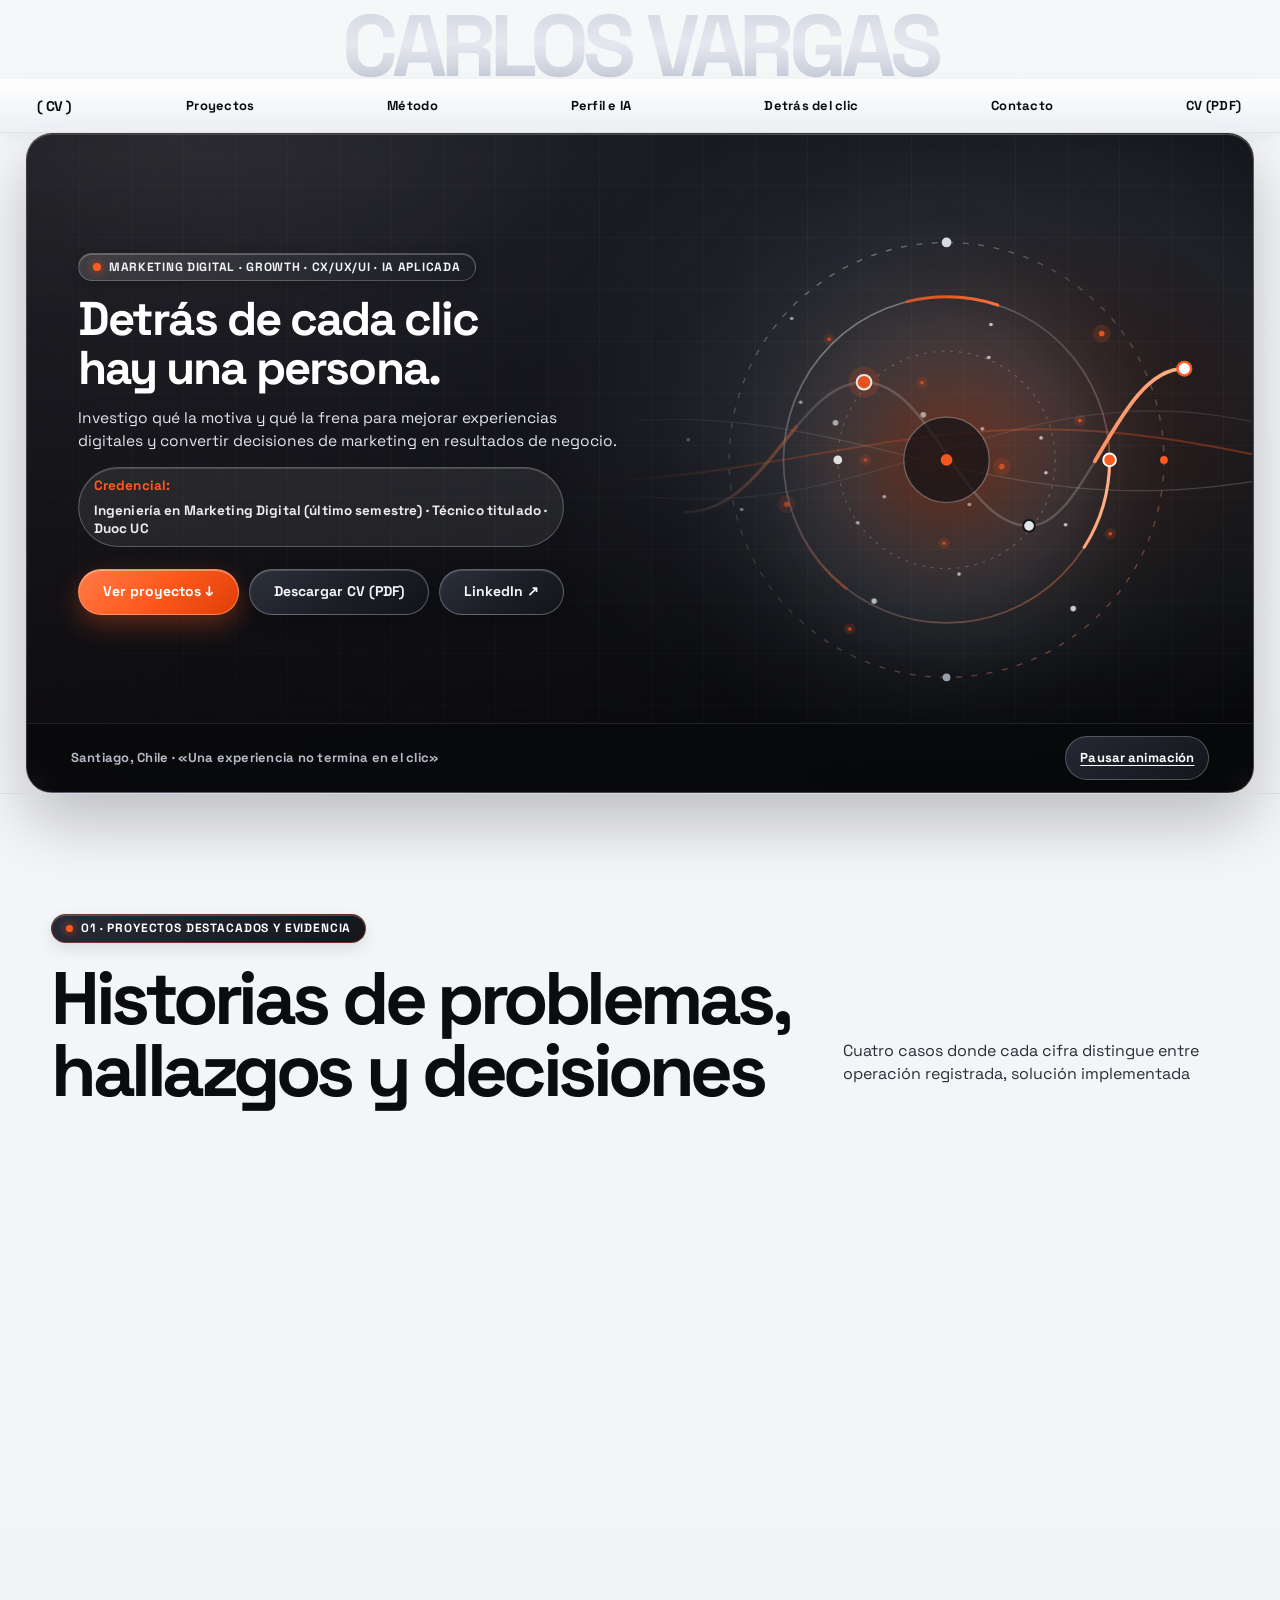
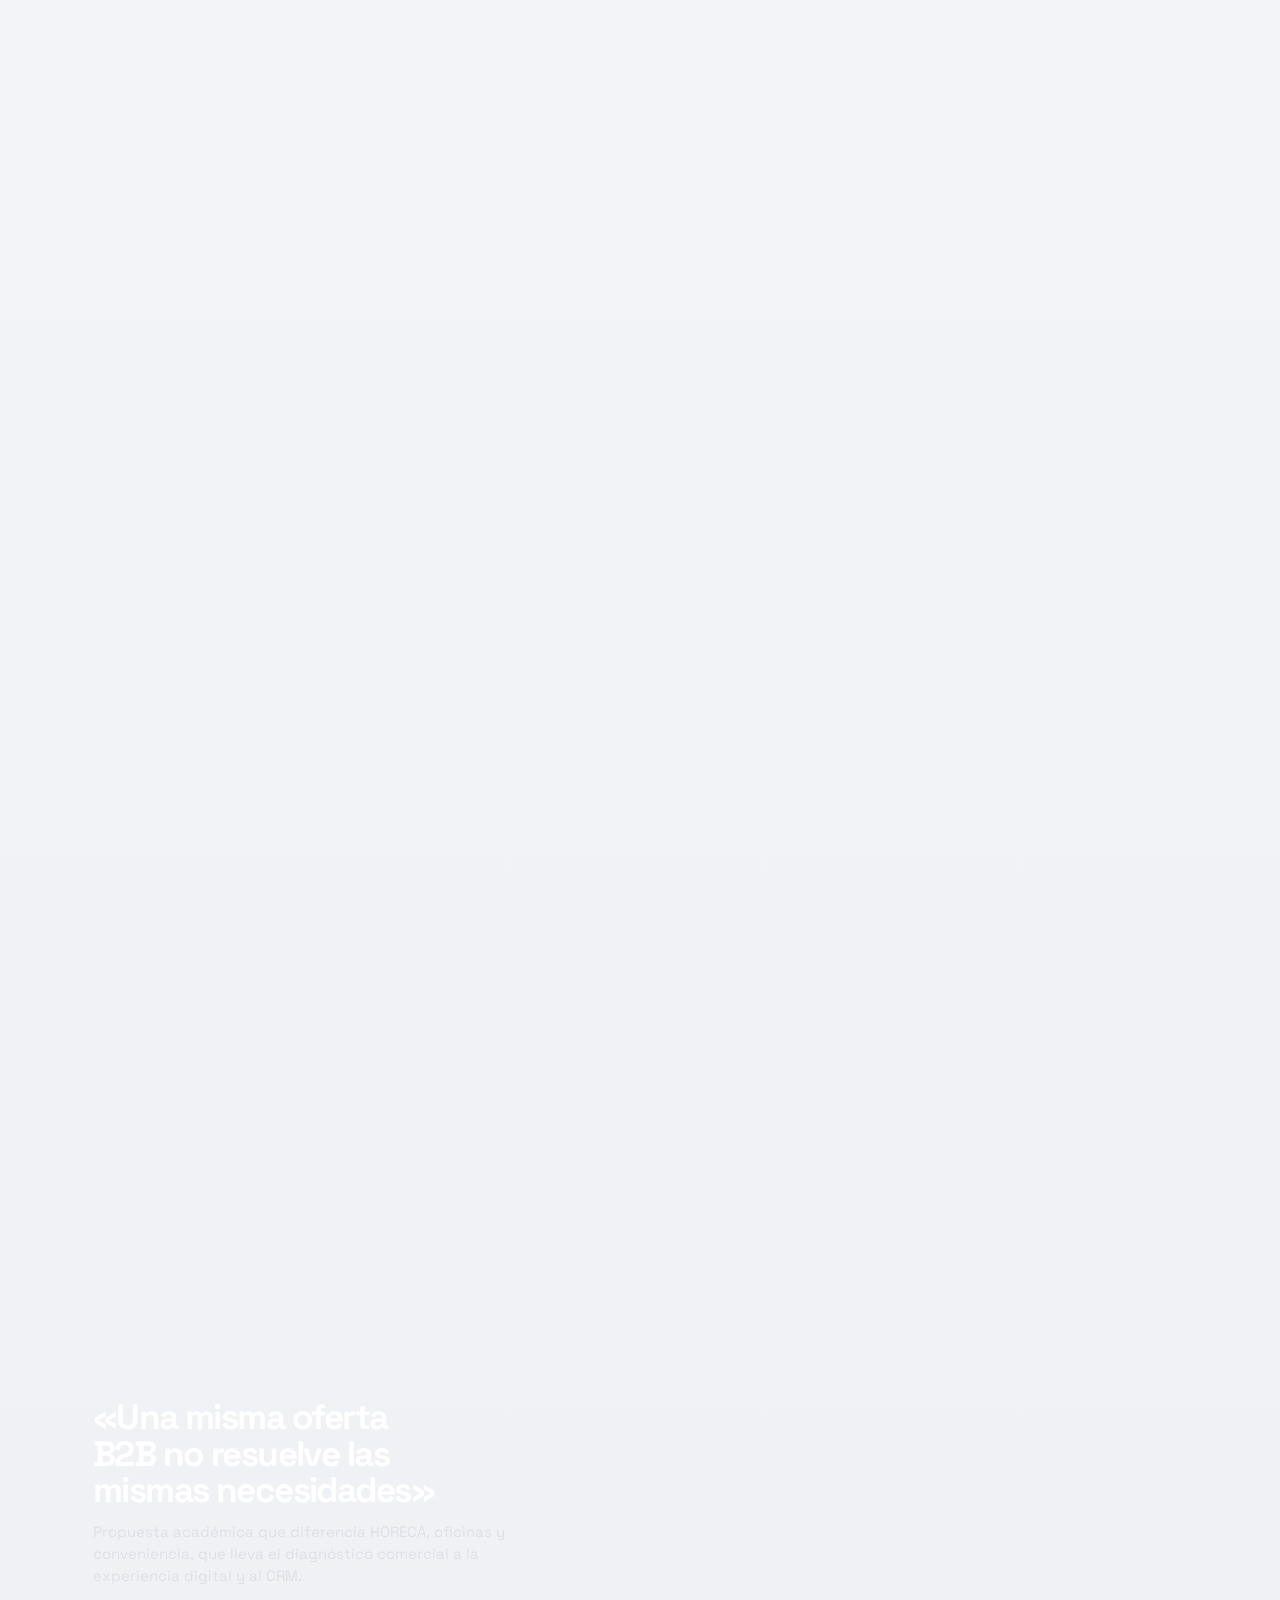
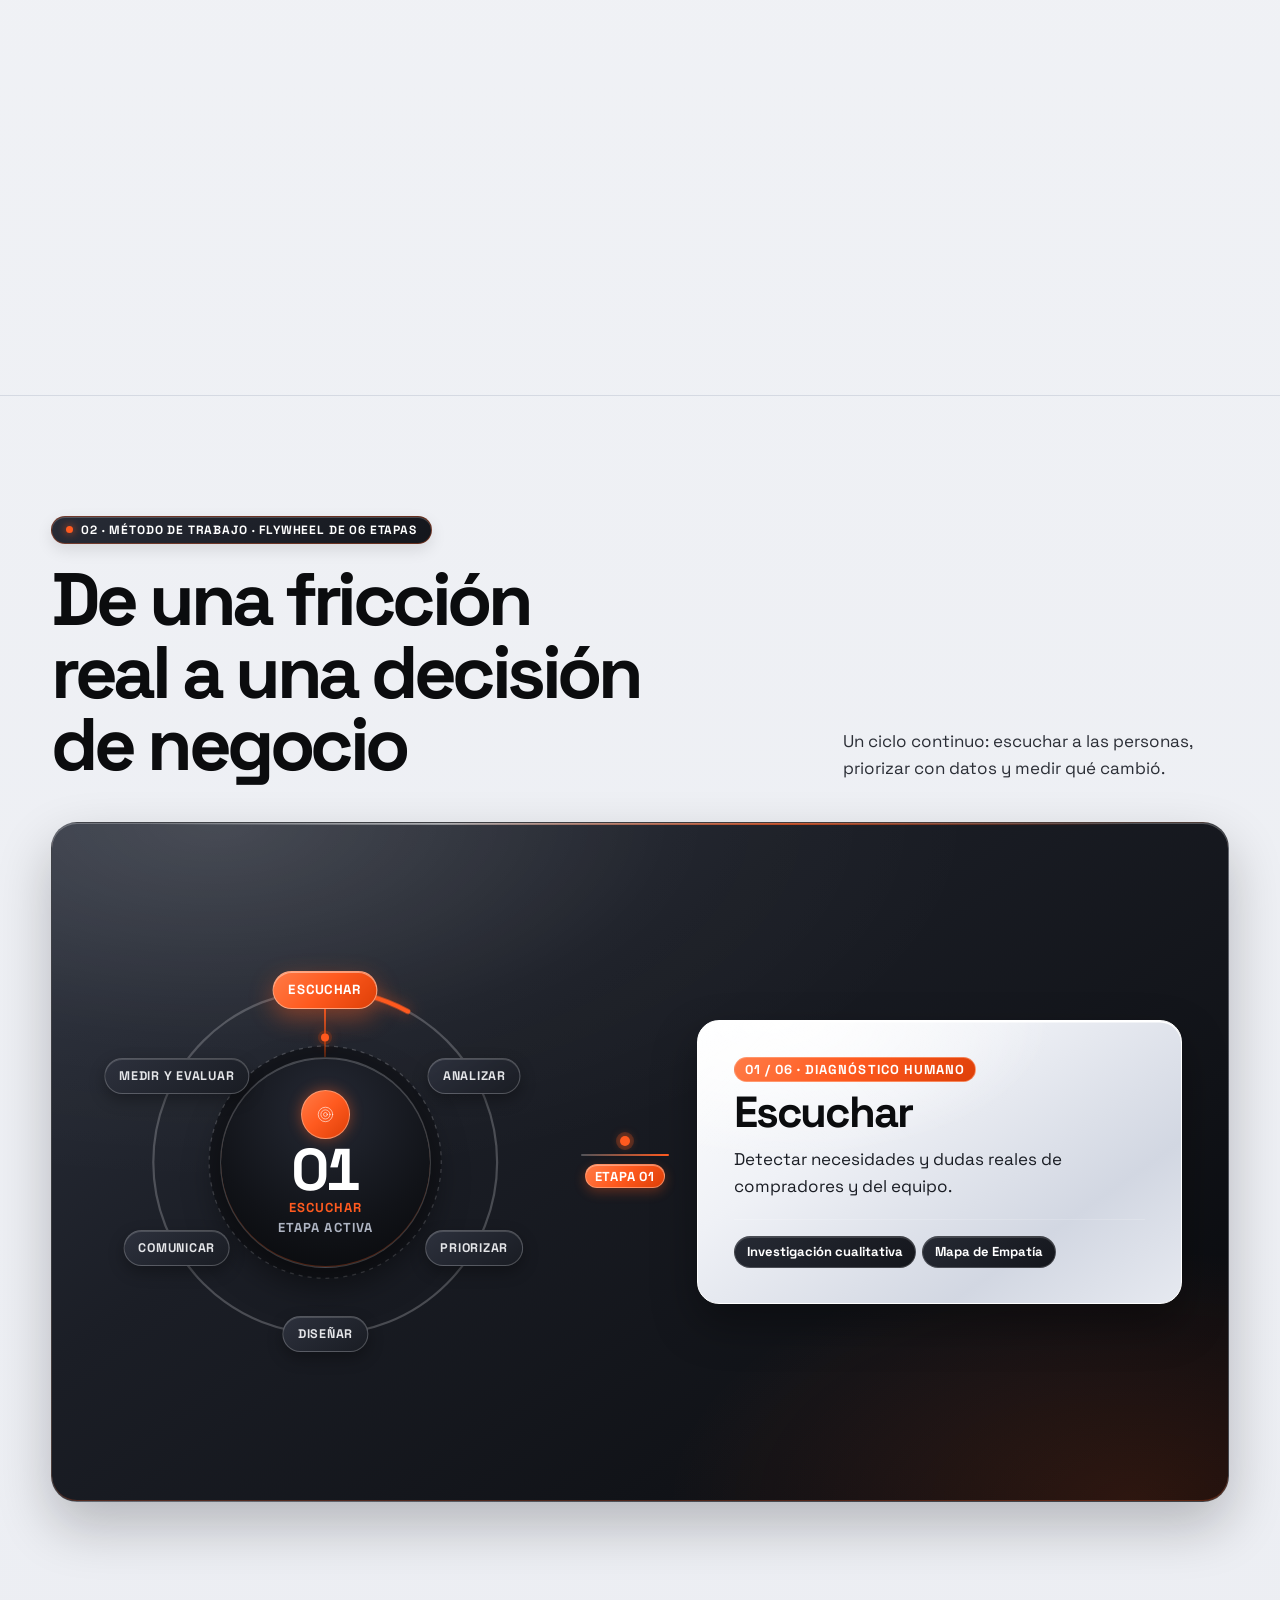
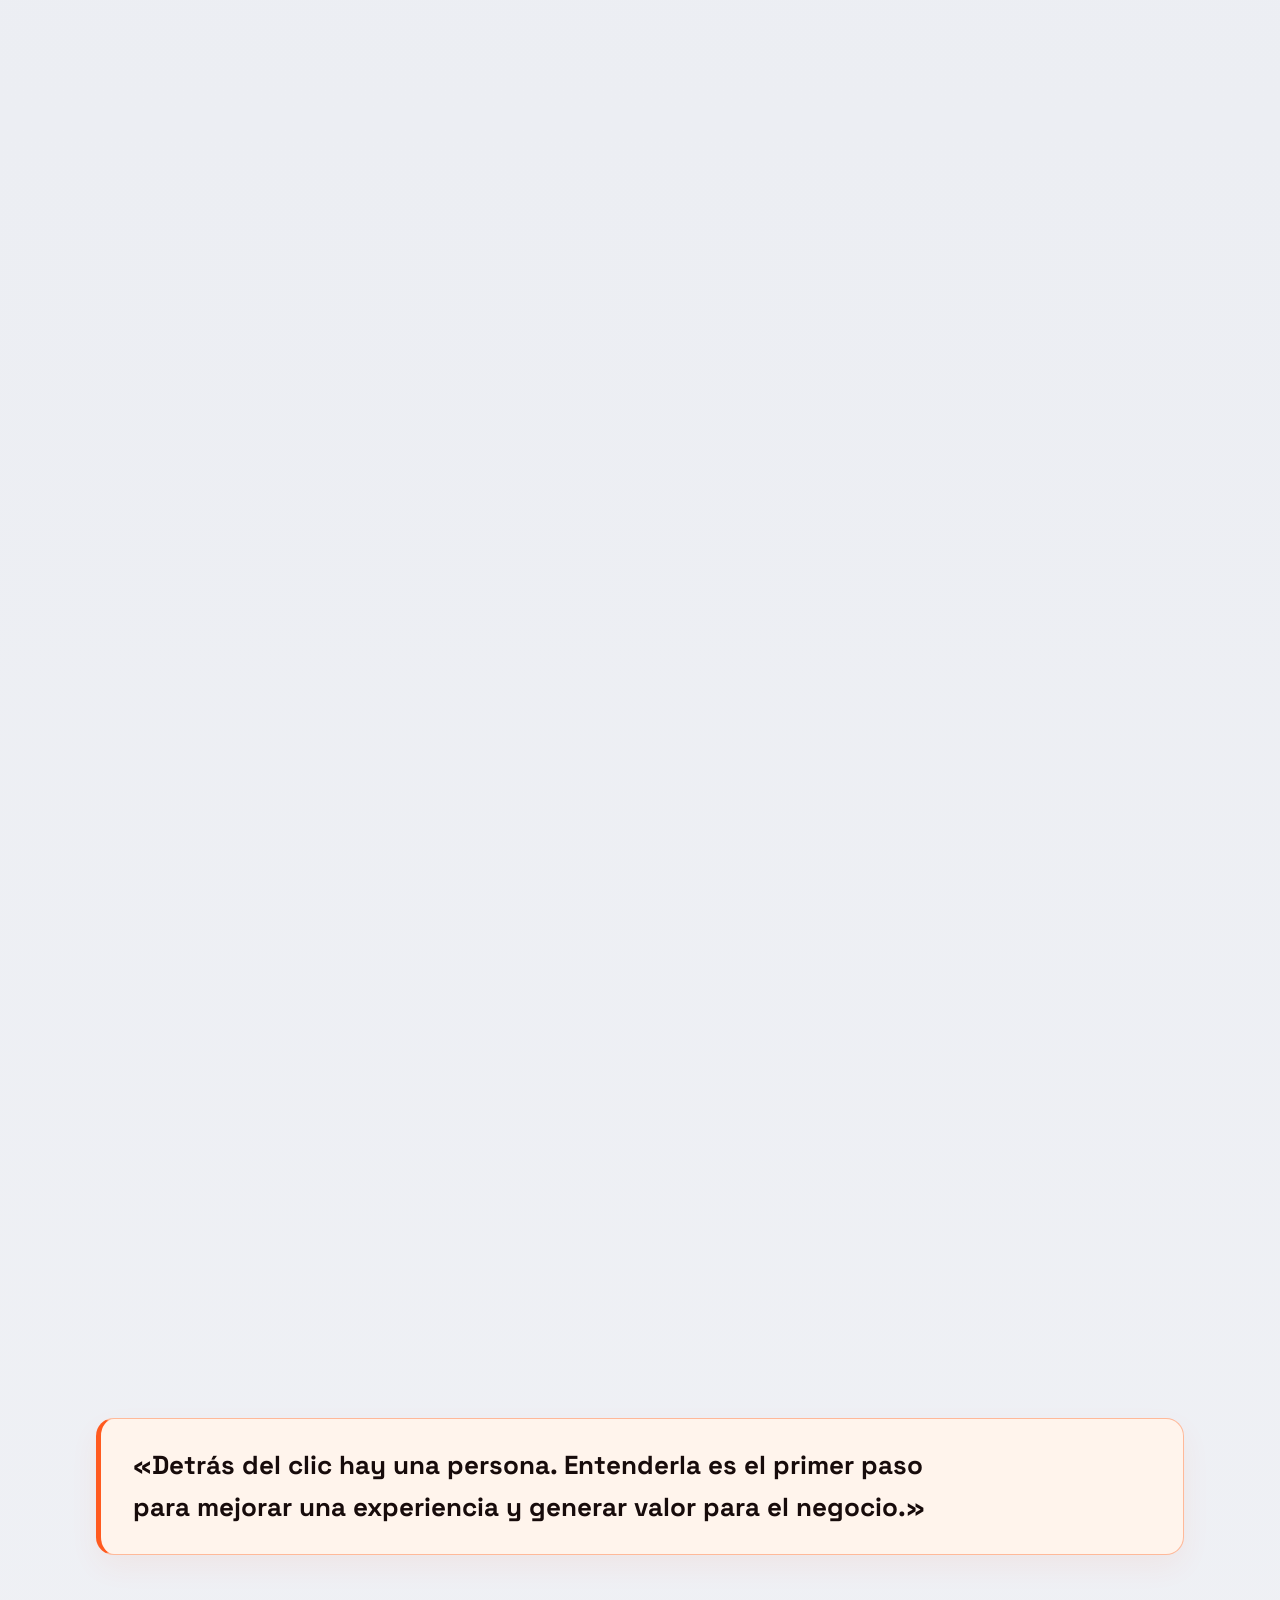
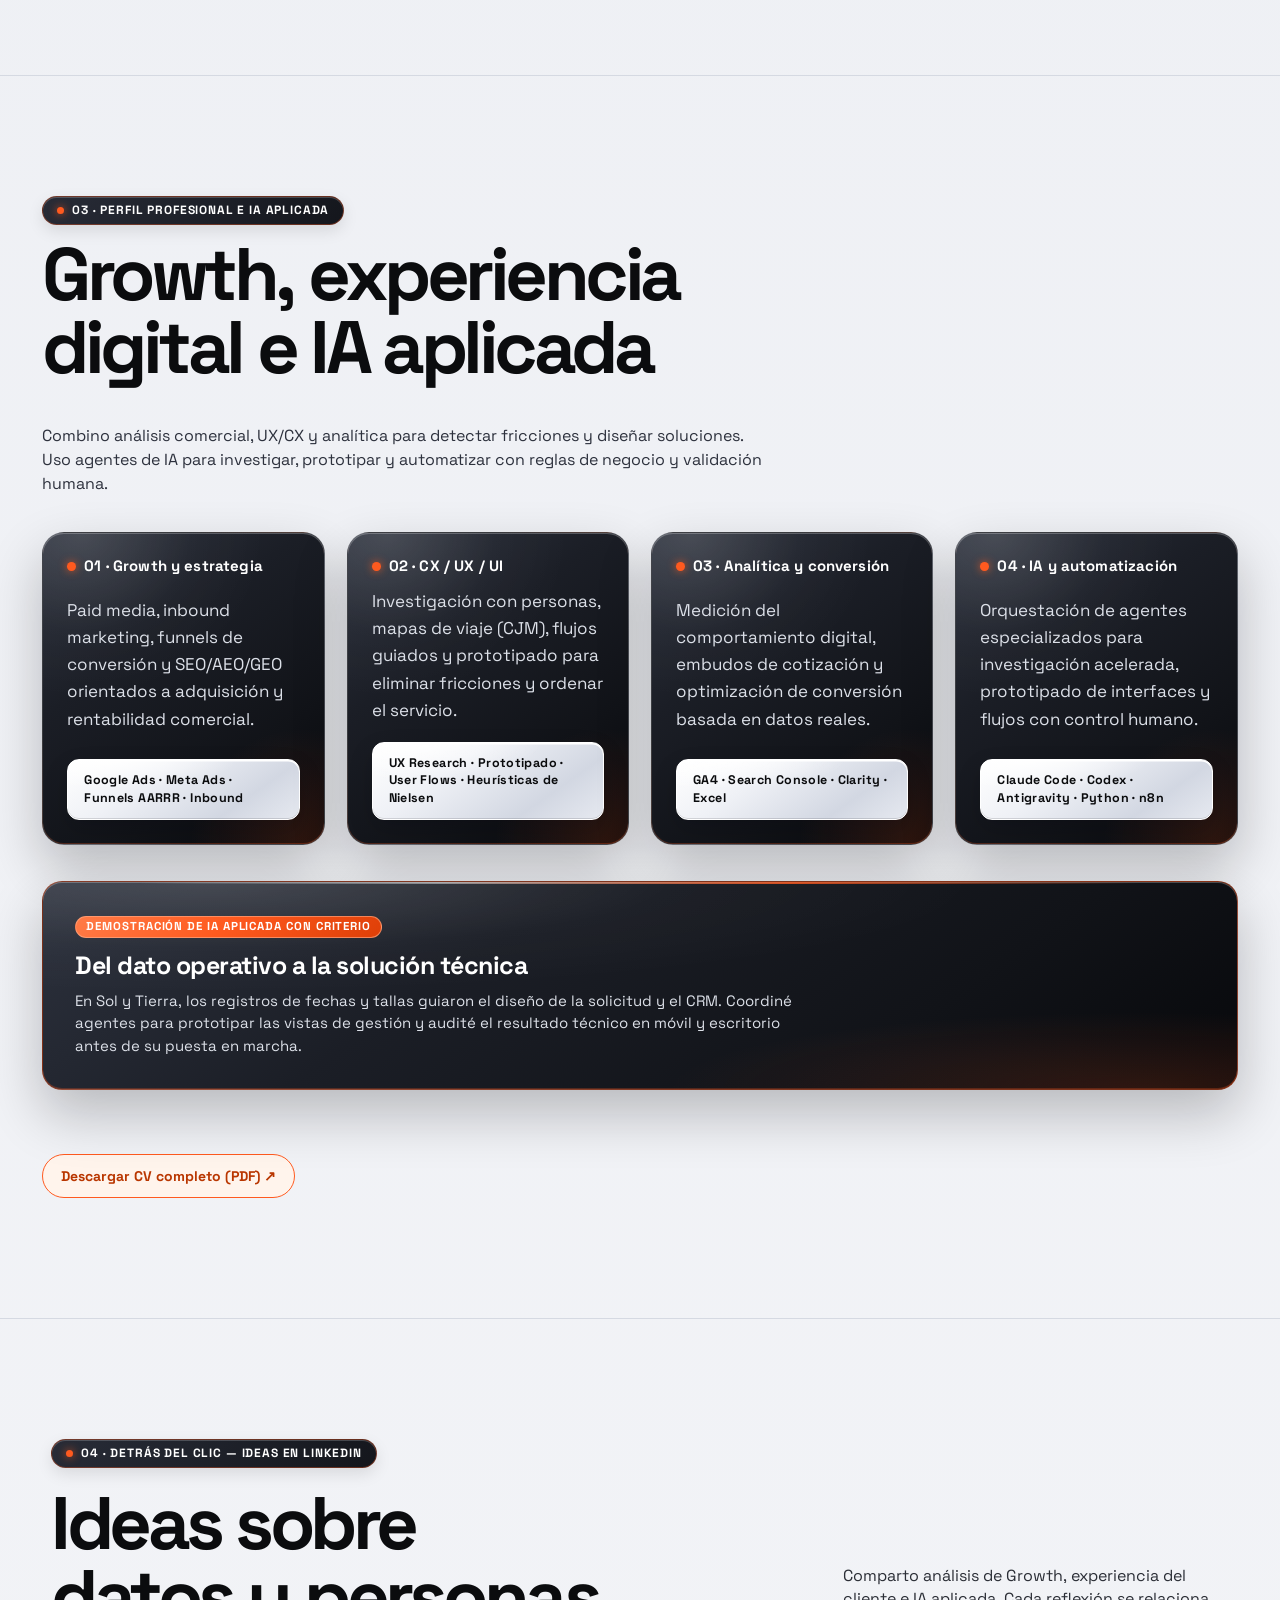
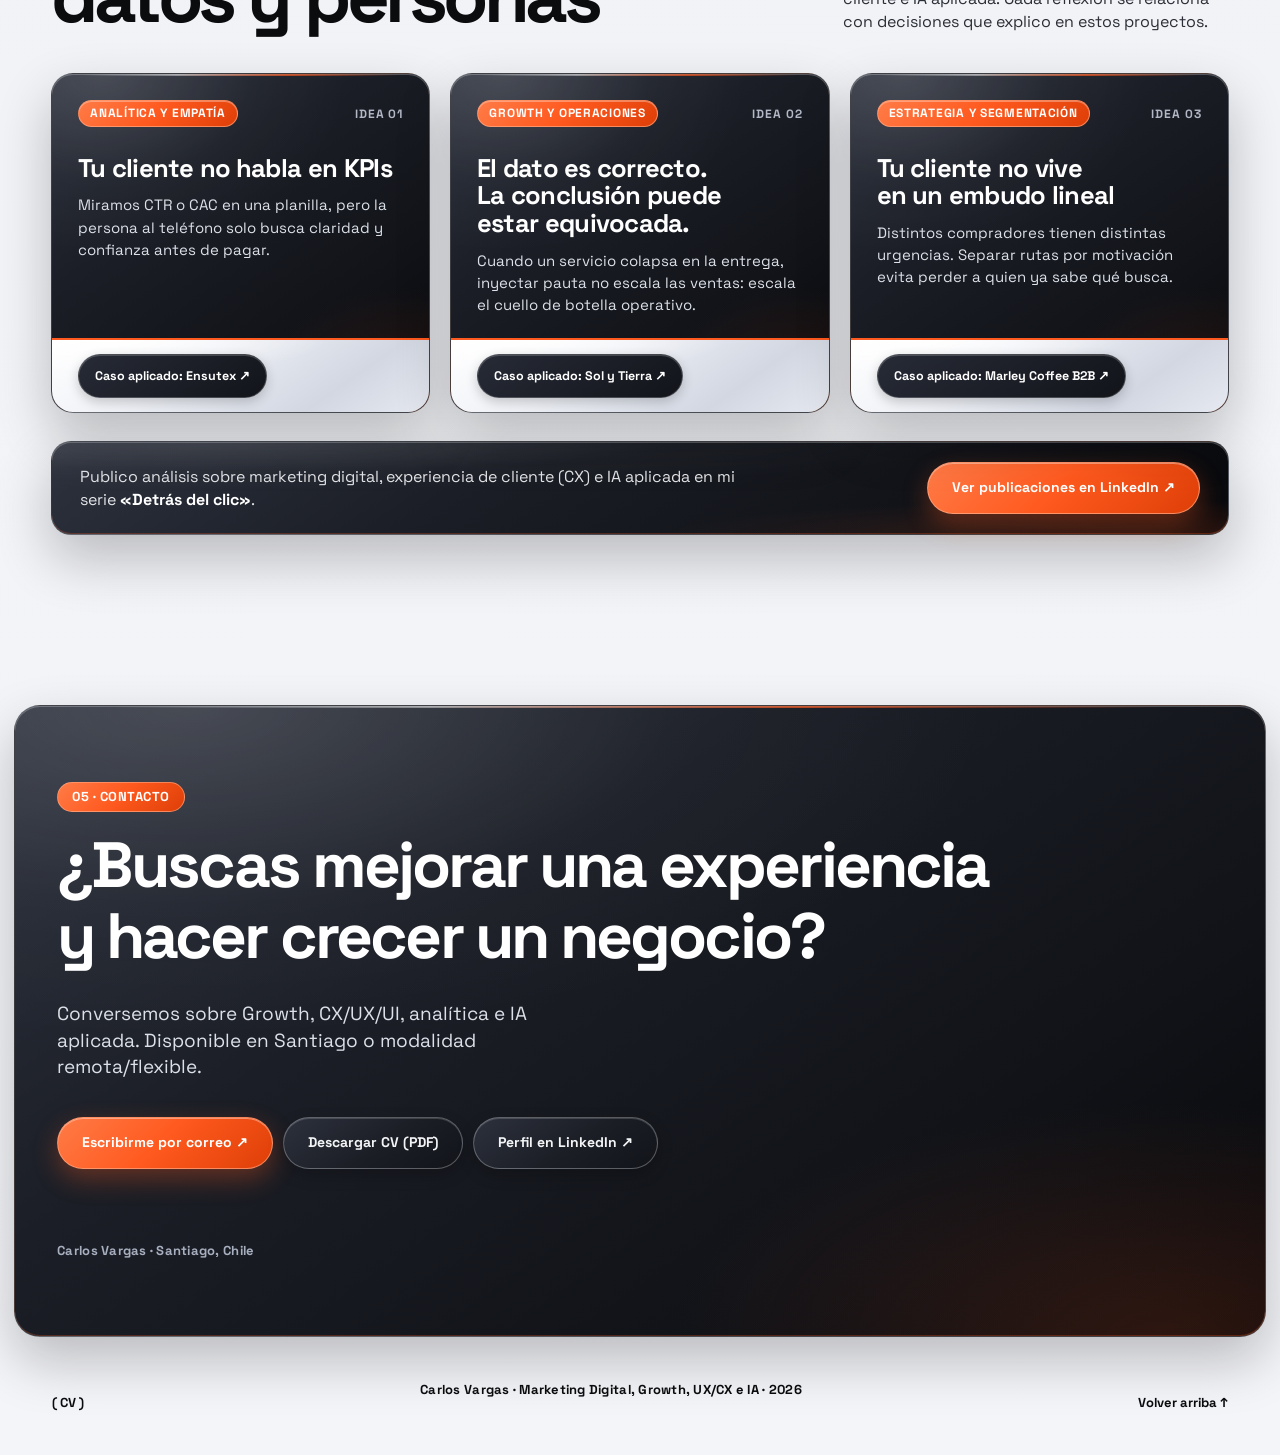
==== index.html @ 52fe4823 "fix: CV alineado a reglas del Agent OS (sin CRO/n8n/Python/GTM/Figma, Excel intermedio, sin fechas i" ====
<!doctype html>
<html lang="es-CL">
<head>
  <meta charset="utf-8">
  <meta name="viewport" content="width=device-width, initial-scale=1">
  <meta name="theme-color" content="#1C1D21">
  <meta name="description" content="Carlos Vargas: Marketing Digital, Growth, UX/CX e IA aplicada. Investigo qué motiva o frena a los clientes y lo transformo en estrategias comerciales, experiencias digitales y soluciones medibles.">
  <title>Carlos Vargas | Marketing Digital, Growth, UX/CX e IA Aplicada</title>
  <link rel="canonical" href="https://carlosvarg1997-sys.github.io/">
  <meta property="og:type" content="website">
  <meta property="og:locale" content="es_CL">
  <meta property="og:title" content="Carlos Vargas | Marketing Digital, Growth, UX/CX e IA Aplicada">
  <meta property="og:description" content="Detrás de cada clic hay una persona. Investigo qué motiva o frena a los clientes y transformo esos hallazgos en estrategia comercial, experiencias UX/CX y soluciones con IA.">
  <meta property="og:url" content="https://carlosvarg1997-sys.github.io/">
  <meta property="og:image" content="https://carlosvarg1997-sys.github.io/assets/img/portfolio-og.webp">
  <meta property="og:image:width" content="1200">
  <meta property="og:image:height" content="630">
  <meta name="twitter:card" content="summary_large_image">
  <script type="application/ld+json">{"@context":"https://schema.org","@graph":[{"@type":"Person","name":"Carlos Felipe Vargas Isla","url":"https://carlosvarg1997-sys.github.io/","sameAs":["https://www.linkedin.com/in/carlosvargasmkt/"],"description":"Estudiante de Ingeniería en Marketing Digital en Duoc UC (titulación prevista en diciembre de 2026) y Técnico en Marketing Digital (2024). Investiga qué motiva o frena a los clientes y transforma esos hallazgos en estrategias comerciales, experiencias UX/CX y soluciones digitales coordinadas con agentes de IA.","jobTitle":"Marketing Digital · Growth · Experiencia de Cliente (CX/UX) · IA Aplicada · Ingeniería en Marketing Digital (Duoc UC) · Técnico en Marketing Digital"},{"@type":"WebSite","name":"Carlos Vargas · Portafolio profesional","url":"https://carlosvarg1997-sys.github.io/","inLanguage":"es-CL"}]}</script>
  <link rel="icon" href="data:image/svg+xml,%3Csvg xmlns='http://www.w3.org/2000/svg' viewBox='0 0 32 32'%3E%3Crect width='32' height='32' rx='4' fill='%231C1D21'/%3E%3Ctext x='16' y='22' font-family='Arial,sans-serif' font-size='15' font-weight='700' fill='%23FF5A1F' text-anchor='middle'%3ECV%3C/text%3E%3C/svg%3E">
  <script>document.documentElement.classList.add('js')</script>
  <link rel="stylesheet" href="assets/css/v2-home.css?v=20260928-1">
  <link rel="stylesheet" href="assets/css/v4-motion.css?v=20261024-3">
  <link rel="stylesheet" href="assets/css/sintesis.css?v=20261025-sintesis-1">
  <link rel="stylesheet" href="assets/css/lectura.css?v=20261027-revision-2">
  <link rel="stylesheet" href="assets/css/coherencia-20261027.css?v=20261027-revision-4">
  <link rel="stylesheet" href="assets/css/tipografia-unificada.css?v=20261027-1">
  <link rel="stylesheet" href="assets/css/legibilidad-20261028.css?v=1">
  <link rel="stylesheet" href="assets/css/portfolio-v5.css?v=20261110-v11">
  <script src="assets/js/v2-home.js?v=20261025-sintesis-1" defer></script>
  <script src="assets/js/v4-motion.js?v=20261025-relato-1" defer></script>
  <script src="assets/js/coherencia-20261027.js?v=20261027-1" defer></script>
  <script src="assets/js/portfolio-v5.js?v=20261110-v11" defer></script>
</head>
<body>
  <a class="skip-link" href="#contenido">Saltar al contenido</a>
  <div class="wordmark" aria-hidden="true">CARLOS VARGAS</div>
  <header class="site-header" id="inicio">
    <a class="site-header__brand" href="index.html" aria-label="Carlos Vargas, inicio">( CV )</a>
    <nav class="site-nav" id="site-nav" aria-label="Navegación principal">
      <a href="#casos">Proyectos</a>
      <a href="#enfoque">Método</a>
      <a href="#perfil">Perfil e IA</a>
      <a href="#detras-del-clic">Detrás del clic</a>
      <a href="#contacto">Contacto</a>
      <a href="assets/cv/Carlos_Vargas_CV.pdf">CV (PDF)</a>
    </nav>
    <button class="menu-toggle" type="button" aria-controls="site-nav" aria-expanded="false" data-menu-toggle>Menú <span aria-hidden="true">+</span></button>
  </header>

  <main id="contenido">
    <section class="hero" aria-labelledby="hero-title">
      <div class="hero__scene" aria-hidden="true"></div>
      <div class="hero__kinetic-bg" aria-hidden="true">
        <canvas class="hero__canvas" data-hero-canvas></canvas>
        <svg class="hero__kinetic-svg" viewBox="0 0 680 560" focusable="false" aria-hidden="true">
          <defs>
            <linearGradient id="heroMetalRing" x1="0%" y1="0%" x2="100%" y2="100%">
              <stop offset="0%" stop-color="#FFFFFF" stop-opacity="0.55"/>
              <stop offset="45%" stop-color="#C8CDD8" stop-opacity="0.22"/>
              <stop offset="100%" stop-color="#FF5A1F" stop-opacity="0.48"/>
            </linearGradient>
            <linearGradient id="heroMoltenArc" x1="0%" y1="0%" x2="100%" y2="0%">
              <stop offset="0%" stop-color="#FF5A1F" stop-opacity="0"/>
              <stop offset="50%" stop-color="#FF5A1F" stop-opacity="0.95"/>
              <stop offset="100%" stop-color="#FFB088" stop-opacity="1"/>
            </linearGradient>
            <radialGradient id="heroCoreGlow" cx="50%" cy="50%" r="50%">
              <stop offset="0%" stop-color="#FF5A1F" stop-opacity="0.26"/>
              <stop offset="55%" stop-color="#9CA3B2" stop-opacity="0.08"/>
              <stop offset="100%" stop-color="#0B0C0E" stop-opacity="0"/>
            </radialGradient>
          </defs>
          <circle cx="390" cy="276" r="245" fill="url(#heroCoreGlow)"/>
          <g class="hero__orbit hero__orbit--outer">
            <circle cx="390" cy="276" r="224" fill="none" stroke="url(#heroMetalRing)" stroke-width="1.4" stroke-dasharray="6 10"/>
            <circle cx="390" cy="52" r="5" fill="#E4E5E8"/>
            <circle cx="614" cy="276" r="4" fill="#FF5A1F"/>
            <circle cx="390" cy="500" r="4" fill="#9FA6B5"/>
          </g>
          <g class="hero__orbit hero__orbit--mid">
            <circle cx="390" cy="276" r="168" fill="none" stroke="url(#heroMetalRing)" stroke-width="1.8"/>
            <circle cx="390" cy="276" r="168" fill="none" stroke="url(#heroMoltenArc)" stroke-width="3.2" stroke-dasharray="95 280" stroke-linecap="round"/>
            <circle cx="558" cy="276" r="6.5" fill="#FF5A1F" stroke="#FFFFFF" stroke-width="2"/>
          </g>
          <g class="hero__orbit hero__orbit--inner">
            <circle cx="390" cy="276" r="112" fill="none" stroke="rgba(228,229,232,0.24)" stroke-width="1.2" stroke-dasharray="3 6"/>
            <circle cx="278" cy="276" r="4.5" fill="#FFFFFF"/>
          </g>
          <path class="hero__wave-bg" d="M 120 330 C 205 330, 235 196, 305 196 C 375 196, 405 344, 475 344 C 535 344, 565 182, 635 182" fill="none" stroke="rgba(228,229,232,0.22)" stroke-width="2.5" stroke-linecap="round"/>
          <path class="hero__wave-active" d="M 120 330 C 205 330, 235 196, 305 196 C 375 196, 405 344, 475 344 C 535 344, 565 182, 635 182" fill="none" stroke="url(#heroMoltenArc)" stroke-width="4" stroke-linecap="round"/>
          <g class="hero__node-group">
            <circle cx="305" cy="196" r="16" fill="rgba(255,90,31,0.18)" class="hero__node-halo"/>
            <circle cx="305" cy="196" r="7.5" fill="#FF5A1F" stroke="#FFFFFF" stroke-width="2.2"/>
            <circle cx="475" cy="344" r="6" fill="#E4E5E8" stroke="#141519" stroke-width="2"/>
            <circle cx="635" cy="182" r="7" fill="#FFFFFF" stroke="#FF5A1F" stroke-width="2.5"/>
          </g>
          <g class="hero__cursor-Readout" transform="translate(390 276)">
            <circle r="44" fill="rgba(16,18,23,0.72)" stroke="rgba(228,229,232,0.32)" stroke-width="1.4"/>
            <circle r="6" fill="#FF5A1F" class="hero__core-dot"/>
          </g>
        </svg>
      </div>
      <div class="hero__grid">
        <div class="hero__content">
          <p class="eyebrow eyebrow--light">MARKETING DIGITAL · GROWTH · CX/UX/UI · IA APLICADA</p>
          <h1 id="hero-title">Detrás de cada clic <span class="hero__headline-aside">hay una persona.</span></h1>
          <p>Investigo qué la motiva y qué la frena para mejorar experiencias digitales y convertir decisiones de marketing en resultados de negocio.</p>
          <p class="hero__cred"><strong>Credencial:</strong> Ingeniería en Marketing Digital (último semestre) · Técnico titulado · Duoc UC</p>
          <div class="hero__actions">
            <a class="button button--molten" href="#casos">Ver proyectos ↓</a>
            <a class="button button--ghost-light" href="assets/cv/Carlos_Vargas_CV.pdf">Descargar CV (PDF)</a>
            <a class="button button--ghost-light" href="https://www.linkedin.com/in/carlosvargasmkt/" target="_blank" rel="noopener noreferrer">LinkedIn ↗</a>
          </div>
        </div>
      </div>
      <div class="hero__bottom"><span>Santiago, Chile · «Una experiencia no termina en el clic»</span><button type="button" class="motion-toggle" aria-pressed="false" data-motion-toggle>Pausar animación</button></div>
    </section>

    <section class="projects-v6 section-pad" id="casos" aria-labelledby="projects-title">
      <span class="portfolio-v5__anchor" id="evidencias" aria-hidden="true"></span>
      <header class="portfolio-v5__section-head projects-v6__head">
        <p class="eyebrow">01 · PROYECTOS DESTACADOS Y EVIDENCIA</p>
        <h2 id="projects-title">Historias de problemas, hallazgos y decisiones</h2>
        <p>Cuatro casos donde cada cifra distingue entre operación registrada, solución implementada y prototipo evaluado.</p>
      </header>
      <div class="projects-v6__stack" data-project-stack>
        <div class="projects-v6__slot">
          <article class="projects-v6__card" id="project-card-01" data-stack-card data-project-card data-index="0" data-card-reveal="left" aria-labelledby="project-title-01">
            <div class="projects-v6__copy">
              <div class="projects-v6__meta"><span class="projects-v6__number">01</span><p>ENSUTEX · NEGOCIO PROPIO · EXPERIENCIA COMERCIAL</p></div>
              <h3 id="project-title-01">«Una cotización no empieza en el formulario»</h3>
              <p class="projects-v6__description">Las dudas sobre tallas y telas frenaban las consultas. Diseñé un recorrido guiado de cuatro pasos y organicé la atención comercial.</p>
              <ul class="projects-v6__tags" aria-label="Evidencia clasificada Ensutex">
                <li><strong>Operación registrada:</strong> 117 pedidos (mar. 2025–jul. 2026)</li>
                <li><strong>Solución implementada:</strong> cotizador en 4 pasos y guía móvil</li>
              </ul>
              <div class="projects-v6__actions">
                <a class="projects-v6__link" href="proyectos/ensutex.html">Ver caso y recorrido ↗</a>
                <a class="projects-v6__ext" href="https://ensutex.com/" target="_blank" rel="noopener noreferrer">ensutex.com ↗</a>
              </div>
            </div>
            <figure class="projects-v6__cover"><img src="assets/img/v6/portada-ensutex.webp" srcset="assets/img/v6/portada-ensutex-1200.webp 1200w, assets/img/v6/portada-ensutex.webp 2400w" sizes="(min-width:1024px) 52vw, 92vw" width="2400" height="1500" fetchpriority="high" decoding="async" alt="Portada del caso Ensutex: sitio comercial en escritorio y guía de tallas en celular"></figure>
          </article>
        </div>

        <div class="projects-v6__slot">
          <article class="projects-v6__card" id="project-card-02" data-stack-card data-project-card data-index="1" data-card-reveal="right" aria-labelledby="project-title-02">
            <div class="projects-v6__copy">
              <div class="projects-v6__meta"><span class="projects-v6__number">02</span><p>SOL Y TIERRA · CLIENTE REAL · OPERACIONES Y SERVICIO</p></div>
              <h3 id="project-title-02">«El problema no era atraer más clientes. Era ordenar el servicio»</h3>
              <p class="projects-v6__description">El análisis mostró que 43 de 54 entregas se hacían la víspera del evento. Diseñé una solicitud guiada y un CRM para organizar la operación.</p>
              <ul class="projects-v6__tags" aria-label="Evidencia clasificada Sol y Tierra">
                <li><strong>Operación registrada:</strong> +80 arriendos en 74 colegios</li>
                <li><strong>Solución implementada:</strong> 93 documentos generados en 2026</li>
              </ul>
              <div class="projects-v6__actions">
                <a class="projects-v6__link" href="proyectos/sol-y-tierra.html">Ver diagnóstico y CRM ↗</a>
                <a class="projects-v6__ext" href="https://arriendostrajestobas.cl/" target="_blank" rel="noopener noreferrer">Sitio público ↗</a>
              </div>
            </div>
            <figure class="projects-v6__cover"><img src="assets/img/v6/portada-sol-y-tierra.webp" srcset="assets/img/v6/portada-sol-y-tierra-1200.webp 1200w, assets/img/v6/portada-sol-y-tierra.webp 2400w" sizes="(min-width:1024px) 52vw, 92vw" width="2400" height="1500" decoding="async" alt="Portada del caso Sol y Tierra: panel CRM operativo con datos ficticios y solicitud guiada para colegios en celular"></figure>
          </article>
        </div>

        <div class="projects-v6__slot">
          <article class="projects-v6__card" id="project-card-03" data-stack-card data-project-card data-index="2" data-card-reveal="left" aria-labelledby="project-title-03">
            <div class="projects-v6__copy">
              <div class="projects-v6__meta"><span class="projects-v6__number">03</span><p>MODOFAN · MARCA EN DESARROLLO · SEGMENTACIÓN</p></div>
              <h3 id="project-title-03">«Dos motivaciones de compra. Dos recorridos»</h3>
              <p class="projects-v6__description">Separé la exploración de diseños de la personalización individual para responder a necesidades distintas de fanáticos e instituciones.</p>
              <ul class="projects-v6__tags" aria-label="Evidencia clasificada ModoFan">
                <li><strong>Solución diseñada:</strong> identidad y 2 rutas por motivación</li>
                <li><strong>Estado del proyecto:</strong> propuesta en desarrollo · validación comercial pendiente</li>
              </ul>
              <div class="projects-v6__actions">
                <a class="projects-v6__link" href="proyectos/modofan.html">Ver hipótesis y prototipo ↗</a>
                <a class="projects-v6__ext" href="https://ensutex.com/modofan" target="_blank" rel="noopener noreferrer">ensutex.com/modofan ↗</a>
              </div>
            </div>
            <figure class="projects-v6__cover"><img src="assets/img/v6/portada-modofan.webp" srcset="assets/img/v6/portada-modofan-1200.webp 1200w, assets/img/v6/portada-modofan.webp 2400w" sizes="(min-width:1024px) 52vw, 92vw" width="2400" height="1500" loading="lazy" decoding="async" alt="Portada del caso ModoFan: universos de marca y recorrido diferenciado en escritorio y celular"></figure>
          </article>
        </div>

        <div class="projects-v6__slot">
          <article class="projects-v6__card" id="project-card-04" data-stack-card data-project-card data-index="3" data-card-reveal="right" aria-labelledby="project-title-04">
            <div class="projects-v6__copy">
              <div class="projects-v6__meta"><span class="projects-v6__number">04</span><p>MARLEY COFFEE · CASO ACADÉMICO · ESTRATEGIA B2B Y UX</p></div>
              <h3 id="project-title-04">«Una misma oferta B2B no resuelve las mismas necesidades»</h3>
              <p class="projects-v6__description">Propuesta académica que diferencia HORECA, oficinas y conveniencia, que lleva el diagnóstico comercial a la experiencia digital y al CRM.</p>
              <ul class="projects-v6__tags" aria-label="Evidencia clasificada Marley Coffee">
                <li><strong>Prototipo evaluado:</strong> 10 heurísticas de Nielsen y pruebas móviles</li>
                <li><strong>Condición académica:</strong> modelo B2B evaluado · no implementado por la empresa</li>
              </ul>
              <div class="projects-v6__actions">
                <a class="projects-v6__link" href="proyectos/marley-coffee.html">Ver estrategia B2B ↗</a>
              </div>
            </div>
            <figure class="projects-v6__cover"><img src="assets/img/v6/portada-marley-coffee.webp" srcset="assets/img/v6/portada-marley-coffee-1200.webp 1200w, assets/img/v6/portada-marley-coffee.webp 2400w" sizes="(min-width:1024px) 52vw, 92vw" width="2400" height="1500" loading="lazy" decoding="async" alt="Portada del caso Marley Coffee: recorrido B2B por rubro comercial y vista móvil evaluada"></figure>
          </article>
        </div>
      </div>
    </section>

    <section class="method-v6 section-pad" id="enfoque" aria-labelledby="method-title">
      <span class="portfolio-v5__anchor" id="modelo" aria-hidden="true"></span><span class="portfolio-v5__anchor" id="embudo" aria-hidden="true"></span>
      <header class="portfolio-v5__section-head method-v6__head">
        <p class="eyebrow">02 · MÉTODO DE TRABAJO · FLYWHEEL DE 06 ETAPAS</p>
        <h2 id="method-title">De una fricción real a una decisión de negocio</h2>
        <p>Un ciclo continuo: escuchar a las personas, priorizar con datos y medir qué cambió.</p>
      </header>
      <div class="method-v6__track" data-method-track>
        <div class="method-v6__sticky" data-method-sticky data-card-reveal="left">
          <div class="method-ring" role="group" aria-label="Método en seis etapas: escuchar, analizar, priorizar, diseñar, comunicar, y medir y evaluar">
            <svg class="method-ring__svg" viewBox="0 0 400 400" aria-hidden="true" focusable="false">
              <circle class="method-ring__inner-grid" cx="200" cy="200" r="134"></circle>
              <circle class="method-ring__track" cx="200" cy="200" r="198.5"></circle>
              <circle class="method-ring__arc" cx="200" cy="200" r="198.5" pathLength="100"></circle>
            </svg>
            <span class="method-ring__spoke" data-ring-spoke aria-hidden="true"></span>
            <span class="method-ring__focus-orbit" aria-hidden="true"><span class="method-ring__focus-dot"></span></span>
            <div class="method-ring__core" aria-live="polite" aria-atomic="true">
              <div class="method-ring__visuals" aria-hidden="true">
                <svg class="method-ring__diagram is-active" data-core-visual="0" viewBox="0 0 120 68"><circle cx="60" cy="34" r="8" class="m-diag__pulse"/><circle cx="60" cy="34" r="19" class="m-diag__wave"/><circle cx="60" cy="34" r="30" class="m-diag__wave m-diag__wave--2"/></svg>
                <svg class="method-ring__diagram" data-core-visual="1" viewBox="0 0 120 68"><path d="M14 48 C38 48 38 18 60 18 S82 48 106 20" class="m-diag__path"/><circle cx="60" cy="18" r="7" class="m-diag__alert"/><circle cx="14" cy="48" r="4" class="m-diag__dot"/><circle cx="106" cy="20" r="4" class="m-diag__dot"/></svg>
                <svg class="method-ring__diagram" data-core-visual="2" viewBox="0 0 120 68"><path d="M24 12 H96 L71 38 V56 L49 56 V38 Z" class="m-diag__funnel"/><line x1="35" y1="23" x2="85" y2="23" class="m-diag__line"/><circle cx="60" cy="47" r="5" class="m-diag__pulse"/></svg>
                <svg class="method-ring__diagram" data-core-visual="3" viewBox="0 0 120 68"><rect x="18" y="10" width="84" height="48" rx="6" class="m-diag__frame"/><rect x="26" y="18" width="30" height="32" rx="3" class="m-diag__block"/><rect x="62" y="18" width="32" height="13" rx="3" class="m-diag__accent"/><rect x="62" y="37" width="32" height="13" rx="3" class="m-diag__block"/></svg>
                <svg class="method-ring__diagram" data-core-visual="4" viewBox="0 0 120 68"><path d="M26 40 V28 H42 L64 14 V54 L42 40 Z" class="m-diag__horn"/><path d="M76 22 A18 18 0 0 1 76 46" class="m-diag__wave"/><path d="M86 14 A30 30 0 0 1 86 54" class="m-diag__wave m-diag__wave--2"/></svg>
                <svg class="method-ring__diagram" data-core-visual="5" viewBox="0 0 120 68"><rect x="24" y="36" width="14" height="20" rx="2" class="m-diag__block"/><rect x="52" y="24" width="14" height="32" rx="2" class="m-diag__block"/><rect x="80" y="12" width="14" height="44" rx="2" class="m-diag__accent"/><path d="M22 32 L56 20 L87 10" class="m-diag__path"/></svg>
              </div>
              <span class="method-ring__number" data-ring-number>01</span>
              <span class="method-ring__name" data-ring-name>ESCUCHAR</span>
              <small>ETAPA ACTIVA</small>
            </div>
            <button class="method-ring__node" type="button" data-method-node="0" aria-label="01 Escuchar" aria-current="step"><span class="method-ring__node-name">ESCUCHAR</span><span class="method-ring__node-number" aria-hidden="true">01</span></button>
            <button class="method-ring__node" type="button" data-method-node="1" aria-label="02 Analizar"><span class="method-ring__node-name">ANALIZAR</span><span class="method-ring__node-number" aria-hidden="true">02</span></button>
            <button class="method-ring__node" type="button" data-method-node="2" aria-label="03 Priorizar"><span class="method-ring__node-name">PRIORIZAR</span><span class="method-ring__node-number" aria-hidden="true">03</span></button>
            <button class="method-ring__node" type="button" data-method-node="3" aria-label="04 Diseñar"><span class="method-ring__node-name">DISEÑAR</span><span class="method-ring__node-number" aria-hidden="true">04</span></button>
            <button class="method-ring__node" type="button" data-method-node="4" aria-label="05 Comunicar"><span class="method-ring__node-name">COMUNICAR</span><span class="method-ring__node-number" aria-hidden="true">05</span></button>
            <button class="method-ring__node" type="button" data-method-node="5" aria-label="06 Medir y evaluar"><span class="method-ring__node-name">MEDIR Y EVALUAR</span><span class="method-ring__node-number" aria-hidden="true">06</span></button>
          </div>
          <div class="method-v6__bridge" aria-hidden="true">
            <span class="method-v6__bridge-dot"></span>
            <span class="method-v6__bridge-line"><i class="method-v6__bridge-pulse"></i></span>
            <span class="method-v6__bridge-pill" data-bridge-label>ETAPA 01</span>
          </div>
          <div class="method-v6__panels" data-method-panels>
            <article class="method-v6__panel is-active" id="method-stage-01" data-method-panel="0">
              <p class="method-v6__step-index">01 / 06 · DIAGNÓSTICO HUMANO</p><h3>Escuchar</h3><p class="method-v6__lead">Detectar necesidades y dudas reales de compradores y del equipo.</p>
              <ul class="method-v6__chips" aria-label="Métodos de la etapa Escuchar"><li>Investigación cualitativa</li><li>Mapa de Empatía</li></ul>
            </article>
            <article class="method-v6__panel" id="method-stage-02" data-method-panel="1">
              <p class="method-v6__step-index">02 / 06 · EVIDENCIA Y DATOS</p><h3>Analizar</h3><p class="method-v6__lead">Contrastar conductas, recorridos y registros operativos.</p>
              <ul class="method-v6__chips" aria-label="Métodos de la etapa Analizar"><li>Customer Journey</li><li>Análisis de datos</li></ul>
            </article>
            <article class="method-v6__panel" id="method-stage-03" data-method-panel="2">
              <p class="method-v6__step-index">03 / 06 · FOCO COMERCIAL</p><h3>Priorizar</h3><p class="method-v6__lead">Elegir qué resolver primero por impacto comercial y factibilidad.</p>
              <ul class="method-v6__chips" aria-label="Métodos de la etapa Priorizar"><li>Segmentación por motivación</li><li>Funnels de conversión</li></ul>
            </article>
            <article class="method-v6__panel" id="method-stage-04" data-method-panel="3">
              <p class="method-v6__step-index">04 / 06 · ARQUITECTURA UX/CX</p><h3>Diseñar</h3><p class="method-v6__lead">Convertir hallazgos en recorridos guiados e interfaces claras.</p>
              <ul class="method-v6__chips" aria-label="Métodos de la etapa Diseñar"><li>Arquitectura de información</li><li>User Flows y CRM</li></ul>
            </article>
            <article class="method-v6__panel" id="method-stage-05" data-method-panel="4">
              <p class="method-v6__step-index">05 / 06 · MENSAJE Y CONTENIDO</p><h3>Comunicar</h3><p class="method-v6__lead">Responder al cliente sin rodeos en cada punto de contacto.</p>
              <ul class="method-v6__chips" aria-label="Métodos de la etapa Comunicar"><li>Storytelling comercial</li><li>Estrategia Inbound</li></ul>
            </article>
            <article class="method-v6__panel" id="method-stage-06" data-method-panel="5">
              <p class="method-v6__step-index">06 / 06 · OPTIMIZACIÓN CONTINUA</p><h3>Medir</h3><p class="method-v6__lead">Comprobar qué cambió con analítica, usabilidad y aprender.</p>
              <ul class="method-v6__chips" aria-label="Métodos de la etapa Medir"><li>GA4 · Clarity</li><li>10 heurísticas de Nielsen</li></ul>
            </article>
          </div>
        </div>
      </div>
      <p class="method-v6__principle" data-card-reveal="right">«Detrás del clic hay una persona. Entenderla es el primer paso para mejorar una experiencia y generar valor para el negocio.»</p>
    </section>

    <section class="portfolio-v5__profile section-pad" id="perfil" aria-labelledby="profile-title">
      <span class="portfolio-v5__anchor" id="habilidades" aria-hidden="true"></span>
      <span class="portfolio-v5__anchor" id="herramientas" aria-hidden="true"></span>
      <span class="portfolio-v5__anchor" id="ia-aplicada" aria-hidden="true"></span>
      <p class="eyebrow">03 · PERFIL PROFESIONAL E IA APLICADA</p>
      <h2 id="profile-title">Growth, experiencia digital e IA aplicada</h2>
      <p class="portfolio-v5__profile-lead">Combino análisis comercial, UX/CX y analítica para detectar fricciones y diseñar soluciones. Uso agentes de IA para investigar, prototipar y automatizar con reglas de negocio y validación humana.</p>
      <div class="portfolio-v5__profile-copy">
        <p data-card-reveal="left"><strong>01 · Growth y estrategia</strong> Paid media, inbound marketing, funnels de conversión y SEO/AEO/GEO orientados a adquisición y rentabilidad comercial.<span class="profile-pills">Google Ads · Meta Ads · Funnels AARRR · Inbound</span></p>
        <p data-card-reveal="right"><strong>02 · CX / UX / UI</strong> Investigación con personas, mapas de viaje (CJM), flujos guiados y prototipado para eliminar fricciones y ordenar el servicio.<span class="profile-pills">UX Research · Prototipado · User Flows · Heurísticas de Nielsen</span></p>
        <p data-card-reveal="left"><strong>03 · Analítica y conversión</strong> Medición del comportamiento digital, embudos de cotización y optimización de conversión basada en datos reales.<span class="profile-pills">GA4 · Search Console · Clarity · Excel</span></p>
        <p data-card-reveal="right"><strong>04 · IA y automatización</strong> Orquestación de agentes especializados para investigación acelerada, prototipado de interfaces y flujos con control humano.<span class="profile-pills">Claude Code · Codex · Antigravity · Python · n8n</span></p>
      </div>

      <div class="ai-demo-card" data-card-reveal="left">
        <span class="ai-demo-card__tag">DEMOSTRACIÓN DE IA APLICADA CON CRITERIO</span>
        <h3>Del dato operativo a la solución técnica</h3>
        <p>En Sol y Tierra, los registros de fechas y tallas guiaron el diseño de la solicitud y el CRM. Coordiné agentes para prototipar las vistas de gestión y audité el resultado técnico en móvil y escritorio antes de su puesta en marcha.</p>
      </div>

      <a class="text-link" href="assets/cv/Carlos_Vargas_CV.pdf">Descargar CV completo (PDF) ↗</a>
    </section>

    <section class="editorial-bridge section-pad" id="detras-del-clic" aria-labelledby="editorial-title">
      <header class="portfolio-v5__section-head editorial-bridge__head">
        <p class="eyebrow">04 · DETRÁS DEL CLIC — IDEAS EN LINKEDIN</p>
        <h2 id="editorial-title">Ideas sobre datos y personas</h2>
        <p>Comparto análisis de Growth, experiencia del cliente e IA aplicada. Cada reflexión se relaciona con decisiones que explico en estos proyectos.</p>
      </header>
      <div class="editorial-bridge__grid">
        <article class="editorial-card" data-editorial-card="kpis" data-card-reveal="left">
          <div class="editorial-card__body">
            <div class="editorial-card__top">
              <span class="editorial-card__tag">ANALÍTICA Y EMPATÍA</span>
              <span class="editorial-card__num">IDEA 01</span>
            </div>
            <h3>Tu cliente no habla en KPIs</h3>
            <p>Miramos CTR o CAC en una planilla, pero la persona al teléfono solo busca claridad y confianza antes de pagar.</p>
          </div>
          <div class="editorial-card__links">
            <a class="editorial-card__case" href="proyectos/ensutex.html">Caso aplicado: Ensutex ↗</a>
          </div>
        </article>

        <article class="editorial-card" data-editorial-card="operacion" data-card-reveal="right">
          <div class="editorial-card__body">
            <div class="editorial-card__top">
              <span class="editorial-card__tag">GROWTH Y OPERACIONES</span>
              <span class="editorial-card__num">IDEA 02</span>
            </div>
            <h3>El dato es correcto. La conclusión puede estar equivocada.</h3>
            <p>Cuando un servicio colapsa en la entrega, inyectar pauta no escala las ventas: escala el cuello de botella operativo.</p>
          </div>
          <div class="editorial-card__links">
            <a class="editorial-card__case" href="proyectos/sol-y-tierra.html">Caso aplicado: Sol y Tierra ↗</a>
          </div>
        </article>

        <article class="editorial-card" data-editorial-card="embudo" data-card-reveal="left">
          <div class="editorial-card__body">
            <div class="editorial-card__top">
              <span class="editorial-card__tag">ESTRATEGIA Y SEGMENTACIÓN</span>
              <span class="editorial-card__num">IDEA 03</span>
            </div>
            <h3>Tu cliente no vive en un embudo lineal</h3>
            <p>Distintos compradores tienen distintas urgencias. Separar rutas por motivación evita perder a quien ya sabe qué busca.</p>
          </div>
          <div class="editorial-card__links">
            <a class="editorial-card__case" href="proyectos/marley-coffee.html">Caso aplicado: Marley Coffee B2B ↗</a>
          </div>
        </article>
      </div>
      <div class="editorial-bridge__cta" data-card-reveal="right">
        <p>Publico análisis sobre marketing digital, experiencia de cliente (CX) e IA aplicada en mi serie <strong>«Detrás del clic»</strong>.</p>
        <a class="button button--molten" href="https://www.linkedin.com/in/carlosvargasmkt/" target="_blank" rel="noopener noreferrer">Ver publicaciones en LinkedIn ↗</a>
      </div>
    </section>

    <section class="contact section-pad" id="contacto" aria-labelledby="contact-title">
      <p class="eyebrow">05 · CONTACTO</p>
      <h2 id="contact-title">¿Buscas mejorar una experiencia y hacer crecer un negocio?</h2>
      <p>Conversemos sobre Growth, CX/UX/UI, analítica e IA aplicada. Disponible en Santiago o modalidad remota/flexible.</p>
      <div class="contact__actions">
        <a class="button button--molten" href="mailto:carlosvarg1997@gmail.com?subject=Oportunidad%20profesional%20para%20Carlos%20Vargas">Escribirme por correo ↗</a>
        <a class="button button--ghost-light" href="assets/cv/Carlos_Vargas_CV.pdf">Descargar CV (PDF)</a>
        <a class="button button--ghost-light" href="https://www.linkedin.com/in/carlosvargasmkt/" target="_blank" rel="noopener noreferrer">Perfil en LinkedIn ↗</a>
      </div>
      <small>Carlos Vargas · Santiago, Chile</small>
    </section>
  </main>
  <footer class="site-footer"><a href="#inicio">( CV )</a><span>Carlos Vargas · Marketing Digital, Growth, UX/CX e IA · 2026</span><a href="#inicio">Volver arriba ↑</a></footer>
</body>
</html>
---- assets/css/v2-home.css ----
/* Carlos Vargas — Home v2. Reference palette measured from sapgoodenergy.com. */
:root{--white:#fff;--ink:#000;--muted:#777;--word:#e8e8e8;--card:#f6f6f1;--warm:#f8f7f2;--orange:#ff4c00;--dark:#2a0a0a;--line:#d6d6d2;--display:"Bahnschrift Condensed","Bahnschrift","Arial Narrow",Impact,Arial,sans-serif;--body:Arial,Helvetica,sans-serif;--utility:"Arial Narrow","Bahnschrift",Arial,sans-serif}
*,*::before,*::after{box-sizing:border-box}
html{scroll-behavior:smooth;scroll-padding-top:72px}
body{margin:0;color:var(--ink);background:var(--white);font-family:var(--body);overflow-x:hidden}
img,svg,video{display:block;max-width:100%}
img{height:auto}
button,a{font:inherit}
a{color:inherit}
button{cursor:pointer}
:focus-visible{outline:3px solid var(--orange);outline-offset:4px}
video:focus,video:focus-within{outline:3px solid var(--orange);outline-offset:4px;box-shadow:0 0 0 3px var(--orange)}
::selection{background:var(--orange);color:white}
.skip-link{position:absolute;z-index:100;top:-100px;left:12px;padding:12px 18px;background:#000;color:#fff}
.skip-link:focus{top:12px}
.wordmark{height:clamp(70px,9.5vw,155px);padding:0 1.1%;overflow:hidden;white-space:nowrap;font-family:var(--display);font-stretch:condensed;font-weight:800;font-size:clamp(76px,10.7vw,175px);line-height:.91;letter-spacing:-.085em;color:var(--word);text-align:center}
.site-header{position:sticky;top:0;z-index:30;display:flex;align-items:center;justify-content:space-between;min-height:54px;padding:0 2.1%;background:rgba(255,255,255,.94);backdrop-filter:blur(12px);font:700 14px/1 var(--utility)}
.site-header__brand{text-decoration:none;white-space:nowrap;letter-spacing:-.04em}
.site-nav{display:flex;justify-content:space-between;align-items:center;gap:clamp(18px,3vw,62px);width:88%}
.site-nav a{text-decoration:none;white-space:nowrap}
.site-nav a:hover,.site-nav a:focus-visible{color:var(--orange)}
.menu-toggle{display:none}
.section-pad{padding:clamp(72px,8vw,132px) clamp(18px,3.3vw,56px)}
main p strong{font-weight:700;color:inherit}
.eyebrow{margin:0 0 18px;font:700 13px/1.2 var(--utility);letter-spacing:.04em}
.eyebrow--light{color:#fffffb}
.button{display:inline-flex;align-items:center;justify-content:center;gap:22px;min-height:52px;padding:13px 24px;border-radius:6px;text-decoration:none;font:700 14px/1.1 var(--utility);transition:transform .2s,background .2s,color .2s}
.button:hover{transform:translateY(-2px)}
.button--light{background:#fff;color:#000}
.button--ghost-light{border:1px solid rgba(255,255,255,.6);color:#fff}
.button--black{background:#000;color:#fff}
.button--outline{border:1px solid #000;color:#000}
.text-link{display:inline-flex;gap:12px;align-items:center;min-height:44px;text-decoration:none;border-bottom:1px solid currentColor;font:700 14px/1.1 var(--utility)}
.text-link:hover{color:var(--orange)}
.section-heading{display:grid;grid-template-columns:minmax(0,1fr) minmax(210px,.34fr);align-items:end;gap:20px;margin-bottom:55px}
.section-heading .eyebrow{grid-column:1/-1;margin:0}
.section-heading h2{margin:0;font:800 clamp(44px,6vw,96px)/.87 var(--display);font-stretch:condensed;letter-spacing:-.065em}
.section-heading>p:last-child{margin:0;max-width:370px;font-size:16px;line-height:1.45}
.section-heading--center{display:block;text-align:center;margin-bottom:70px}
.section-heading--center .eyebrow{margin-bottom:20px}
.section-heading--center h2{color:var(--muted)}
.section-heading--center>p:last-child{margin:20px auto 0}
/* Hero: an original, labeled journey; no rejected video assets. */
.hero{position:relative;min-height:min(760px,calc(100svh - 64px));margin:0 14px;overflow:hidden;border-radius:18px;background:var(--dark);color:#fff}
.hero__scene{position:absolute;inset:0;overflow:hidden;background:radial-gradient(circle at 80% 33%,#5d210c 0%,transparent 32%),linear-gradient(135deg,#170b0b 4%,#2a0a0a 52%,#450d04 100%)}
.hero__scene::after{content:"";position:absolute;inset:0;background:linear-gradient(90deg,rgba(10,3,3,.8),rgba(10,3,3,.13) 72%),linear-gradient(0deg,rgba(0,0,0,.55),transparent 55%)}
.hero__ring{position:absolute;width:44vw;aspect-ratio:1;border:1px solid rgba(255,76,0,.23);border-radius:50%;right:3%;top:5%;animation:ring-breathe 8s ease-in-out infinite alternate}
.hero__ring--two{width:31vw;right:9.5%;top:18%;animation-delay:-4s}
.hero__route{position:absolute;inset:7% 0 0;width:100%;height:86%;fill:var(--orange);opacity:.75;mask-image:linear-gradient(90deg,transparent 0%,transparent 35%,#000 62%)}
.hero__route path{fill:none;stroke-width:3}
.route-base{stroke:#fff;stroke-opacity:.27}
.route-live{stroke:var(--orange);stroke-width:5!important;stroke-dasharray:1450;stroke-dashoffset:1450;animation:route-draw 7s ease-in-out infinite alternate}
.scene-label{position:absolute;z-index:1;color:#fff;font:700 12px/1 var(--utility);letter-spacing:.1em}
.scene-label--one{left:7%;top:62%}.scene-label--two{left:29%;top:26%;color:var(--orange)}.scene-label--three{right:27%;top:65%}.scene-label--four{right:6%;top:31%}
.hero__scene-title{position:absolute;right:4%;top:5%;z-index:1;text-align:right;font:800 clamp(36px,6vw,94px)/.84 var(--display);font-stretch:condensed;letter-spacing:-.06em;color:rgba(255,255,255,.12)}
.hero__content{position:absolute;z-index:2;left:clamp(28px,4.4vw,76px);bottom:clamp(76px,8vw,120px);width:min(680px,62%)}
.hero h1{margin:0 0 20px;font:800 clamp(48px,5.5vw,86px)/.91 var(--display);font-stretch:condensed;letter-spacing:-.06em;text-wrap:balance}
.hero__content>p:not(.eyebrow){max-width:535px;margin:0 0 25px;font-size:clamp(16px,1.3vw,20px);line-height:1.42}
.hero__actions{display:flex;flex-wrap:wrap;gap:10px}
.hero__bottom{position:absolute;left:clamp(28px,4.4vw,76px);right:3%;bottom:18px;z-index:2;display:flex;justify-content:space-between;gap:18px;font:700 11px/1 var(--utility);letter-spacing:.06em}
.motion-toggle{border:0;background:none;color:#fff;font:inherit;text-decoration:underline;text-underline-offset:3px}
body.motion-paused .hero__scene *,body.motion-paused .system-model__halo{animation-play-state:paused!important}
@keyframes ring-breathe{to{transform:scale(1.08);opacity:.45}}
@keyframes route-draw{45%,100%{stroke-dashoffset:0}}
/* Isolated object */
.statement{min-height:800px;display:grid;grid-template-columns:minmax(0,1fr) minmax(390px,.9fr);align-items:center;column-gap:4vw}
.statement__copy h2{max-width:720px;margin:0 0 25px;font:800 clamp(48px,5vw,78px)/.93 var(--display);letter-spacing:-.058em}
.statement__copy h2 span{color:var(--muted)}
.statement__copy>p:last-child{max-width:430px;font-size:18px;line-height:1.5}
.statement>.text-link{grid-column:1;margin-top:-80px;justify-self:start}
.system-model{position:relative;width:min(calc(100% - 64px),500px);aspect-ratio:1;justify-self:center}
.system-model svg{position:absolute;inset:0;width:100%;height:100%;transform:rotate(-21deg)}
.system-model svg circle{fill:none;stroke:#c8c8c8;stroke-width:1;stroke-dasharray:5 7}
.system-model__halo{position:absolute;inset:26%;border-radius:50%;background:radial-gradient(circle,#ff4c0033 0,transparent 72%);animation:ring-breathe 6s infinite alternate}
.system-model__core{position:absolute;inset:30%;display:grid;place-items:center;border-radius:50%;background:var(--orange);color:#fff;text-align:center;font:800 clamp(22px,2.1vw,38px)/.9 var(--display);letter-spacing:-.05em;transform:rotate(-7deg)}
.system-model__node{position:absolute;z-index:2;padding:9px 12px;background:#fff;border:1px solid #000;border-radius:50px;font:700 12px/1 var(--utility);white-space:nowrap}
.node--one{top:7%;left:40%}.node--two{top:29%;right:0;color:#b93600;border-color:var(--orange)}.node--three{bottom:16%;right:5%}.node--four{bottom:9%;left:11%}.node--five{top:31%;left:0}
/* Three large, pale case cards */
.projects{padding-top:90px}
.project-grid{display:grid;grid-template-columns:repeat(3,minmax(0,1fr));gap:19px}
.project-card{min-height:600px;padding:24px;display:flex;flex-direction:column;border-radius:18px;background:var(--card)}
.project-card__top{display:flex;justify-content:space-between;gap:8px;align-items:start}
.project-card__top h3{margin:0;color:#848484;font:800 clamp(36px,3.7vw,60px)/.86 var(--display);letter-spacing:-.065em}
.project-card__top span,.project-card__status{font:700 11px/1.15 var(--utility);letter-spacing:.03em}
.project-card__top span{text-align:right}
.project-card__media{display:grid;place-items:center;min-height:310px;margin:16px 0 12px;overflow:hidden}
.project-card__media img{width:100%;height:280px;object-fit:cover;border-radius:7px;box-shadow:0 20px 35px #0002;transform:rotate(-3deg) scale(.87);transition:transform .45s}
.project-card:hover .project-card__media img,.project-card:focus-within .project-card__media img{transform:rotate(0) scale(.94)}
.project-card__title{margin:auto 0 18px;max-width:340px;font-size:18px;line-height:1.24;font-weight:700}
.project-card>a{display:inline-flex;align-items:center;justify-content:center;align-self:flex-end;min-width:46%;min-height:48px;background:#fff;border-radius:5px;text-decoration:none;font:700 13px var(--utility)}
.project-card>a:hover{background:var(--orange);color:#fff}
.project-card__status{color:#666}
.project-card__media--academic{background:transparent}
.academic-visual{position:relative;width:75%;aspect-ratio:1;display:flex;flex-direction:column;align-items:center;justify-content:space-between;padding:24px;background:#fff;box-shadow:15px 18px 0 #deded8;border:2px solid #000;transform:rotate(5deg);font:700 12px var(--utility);text-align:center}
.academic-visual strong{font:800 150px/.8 var(--display);color:var(--orange)}
.academic-visual small{font-size:11px}
/* Sticky method with genuine scroll-driven state */
.method{padding-top:100px}
.method__grid{display:grid;grid-template-columns:1fr 1fr;gap:4vw;align-items:start}
.method__steps{padding-right:2vw}
.method-step{position:relative;min-height:290px;padding:25px 0 50px;border-top:1px dotted #aaa;transition:color .3s}
.method-step>span{display:block;margin-bottom:18px;font:700 12px var(--utility)}
.method-step h3{margin:0 0 12px;font:800 clamp(36px,4.2vw,68px)/.9 var(--display);letter-spacing:-.055em}
.method-step p{max-width:460px;margin:0 0 18px;font-size:16px;line-height:1.46}
.method-step a{font:700 12px var(--utility);text-underline-offset:4px}
.method-step:not(.is-active){color:#555}
.method-step.is-active{color:#b93600}
.method__visual{position:sticky;top:110px;height:min(570px,calc(100svh - 140px));min-height:440px;overflow:hidden;border-radius:18px;background:#e7e7e7}
.method-graphic{position:absolute;inset:0;display:flex;flex-direction:column;justify-content:space-between;padding:35px;opacity:0;transform:scale(1.03);transition:opacity .5s,transform .5s;pointer-events:none}
.method-graphic.is-active{opacity:1;transform:scale(1)}
.method-graphic:nth-child(1){background:#f6f6f1}.method-graphic:nth-child(2){background:#2a0a0a;color:#fff}.method-graphic:nth-child(3){background:#e7e7e7}.method-graphic:nth-child(4){background:var(--orange);color:#fff}
.method-graphic>span,.method-graphic small{font:700 12px/1.2 var(--utility)}
.method-graphic>strong{font:800 clamp(35px,4vw,65px)/.9 var(--display);letter-spacing:-.06em}
.graphic-route{display:flex;justify-content:space-between;align-items:center;position:relative;height:150px}
.graphic-route::before{content:"";position:absolute;width:100%;height:2px;background:var(--orange)}
.graphic-route i{z-index:1;width:25px;height:25px;border:5px solid var(--orange);border-radius:50%;background:#fff}
.graphic-break,.graphic-arrow{align-self:center;font:800 200px/.8 var(--display);letter-spacing:-.1em}
.graphic-break b{color:var(--orange)}
.graphic-tiles{display:flex;gap:6px;align-items:center;justify-content:center;flex-wrap:wrap}
.graphic-tiles i{display:grid;place-items:center;width:110px;height:110px;border:2px solid #000;border-radius:50%;background:#fff;font:700 14px var(--utility);font-style:normal}
.graphic-tiles i:nth-child(2){background:var(--orange);color:#fff;border-color:var(--orange)}
/* Dark agentic interlude */
.agentic{position:relative;min-height:630px;display:flex;align-items:center;padding:100px max(5%,24px);overflow:hidden;background:var(--dark);color:#fff}
.agentic__content{position:relative;z-index:2;max-width:920px}
.agentic h2{margin:0 0 24px;font:800 clamp(64px,8vw,130px)/.82 var(--display);letter-spacing:-.07em}
.agentic p:not(.eyebrow){max-width:600px;font-size:18px;line-height:1.45}
.agentic .button{margin-top:20px}
.agentic__network{position:absolute;inset:0;background-image:radial-gradient(#fff8 1px,transparent 1px);background-size:25px 25px;mask-image:linear-gradient(90deg,transparent 18%,#000 100%);opacity:.22}
.agentic__network i{position:absolute;width:14px;height:14px;background:var(--orange);border-radius:50%;box-shadow:0 0 0 24px #ff4c001a;animation:ring-breathe 3s infinite alternate}
.agentic__network i:nth-child(1){left:65%;top:20%}.agentic__network i:nth-child(2){left:83%;top:35%}.agentic__network i:nth-child(3){left:70%;top:68%}.agentic__network i:nth-child(4){left:91%;top:82%}.agentic__network i:nth-child(5){left:53%;top:48%}
/* Real software evidence */
.panel-story__frame{position:relative;min-height:680px;overflow:hidden;border-radius:18px;background:#161616}
.panel-story video{position:absolute;inset:0;width:100%;height:100%;object-fit:cover}
.panel-story__frame::after{content:"";position:absolute;inset:0;background:linear-gradient(90deg,#000c,#0001 80%),linear-gradient(0deg,#0005,transparent 40%);pointer-events:none}
.panel-story__overlay{position:relative;z-index:2;max-width:700px;padding:55px;color:#fff;pointer-events:none}
.panel-story__overlay h2{margin:0 0 28px;font:800 clamp(44px,5vw,78px)/.91 var(--display);letter-spacing:-.06em}
.panel-story__overlay a{pointer-events:auto}
.media-note{font:12px/1.3 var(--utility);color:#555}
/* Horizontal evidence rail */
.evidence{overflow:hidden}
.evidence__controls{display:flex;gap:8px;justify-content:end;margin:-20px 0 14px}
.evidence__controls button{width:46px;height:46px;border:1px solid #000;background:#fff;border-radius:50%;font-size:23px}
.evidence__controls button:hover{background:var(--orange);color:#fff;border-color:var(--orange)}
.evidence__track{display:flex;gap:20px;overflow-x:auto;scroll-snap-type:x mandatory;scrollbar-width:thin;padding-bottom:24px}
.evidence-item{flex:0 0 clamp(280px,31vw,450px);text-decoration:none;scroll-snap-align:start}
.evidence-item img{width:100%;aspect-ratio:4/3;object-fit:cover;border-radius:18px;background:#e7e7e7;transition:filter .3s}
.evidence-item:hover img{filter:saturate(1.2)}
.evidence-item span{display:block;margin-top:14px;font:800 26px/.95 var(--display)}
.evidence-item small{display:block;margin-top:6px;font:700 11px var(--utility);color:#666}
/* Profile, capabilities, tools, contact */
.profile{border-top:1px solid #ddd}
.profile h2{margin:0 0 45px;font:800 clamp(46px,6.4vw,100px)/.9 var(--display);letter-spacing:-.06em}
.profile h2 span{color:var(--muted)}
.profile__copy{display:grid;grid-template-columns:1fr 1fr;gap:35px;max-width:880px;margin-left:auto}
.profile__copy p{font-size:18px;line-height:1.5}
.profile .text-link{margin-top:22px}
.skills{background:#fff}
.skills__list{border-top:1px dotted #aaa}
.skills__list a{display:grid;grid-template-columns:45px 1fr minmax(180px,.5fr) 30px;gap:20px;align-items:center;min-height:110px;border-bottom:1px dotted #aaa;text-decoration:none;transition:color .3s}
.skills__list a:hover,.skills__list a:focus-visible{color:var(--orange)}
.skills__list span,.skills__list small{font:700 12px/1.25 var(--utility)}
.skills__list strong{font:800 clamp(29px,3.4vw,54px)/.94 var(--display);letter-spacing:-.04em}
.skills__list b{font-size:28px}
.tools{background:#fff}
.tools__grid{display:grid;grid-template-columns:repeat(3,1fr);gap:20px}
.tool-card{min-height:360px;display:flex;flex-direction:column;padding:26px;border-radius:18px;background:var(--warm)}
.tool-card>span{font:700 12px var(--utility)}
.tool-card h3{margin:32px 0 15px;font:800 clamp(35px,3.5vw,56px)/.9 var(--display);letter-spacing:-.05em;color:#848484}
.tool-card p{max-width:360px;font-size:16px;line-height:1.42}
.tool-card a{align-self:flex-start;margin-top:auto;font:700 13px var(--utility);text-underline-offset:4px}
.tool-card--note{background:var(--orange);color:#000}
.tool-card--note h3{color:#000}
.contact{margin:50px 14px 14px;border-radius:18px;background:var(--orange)}
.contact h2{max-width:1200px;margin:0;font:800 clamp(56px,8.4vw,135px)/.85 var(--display);letter-spacing:-.07em}
.contact h2 span{color:#fff}
.contact>p:not(.eyebrow){max-width:540px;font-size:19px;line-height:1.4;margin:28px 0}
.contact__actions{display:flex;flex-wrap:wrap;gap:10px;align-items:center;margin:36px 0 70px}
.contact__actions .text-link{margin-left:15px}
.contact>small{font:700 12px var(--utility)}
.site-footer{display:flex;justify-content:space-between;gap:20px;padding:30px 3.3%;font:700 12px var(--utility)}
.site-footer a{text-decoration:none}
@media(max-width:1050px){
  .site-nav{gap:14px}.site-nav a{font-size:12px}
  .hero__content{width:min(600px,70%)}
  .project-card{padding:18px;min-height:540px}.project-card__media{min-height:250px}.project-card__media img{height:220px}.project-card__title{font-size:16px}
  .tools__grid{grid-template-columns:repeat(2,1fr)}
}
@media(max-width:760px){
  html{scroll-padding-top:62px}
  .wordmark{height:70px;font-size:clamp(48px,13vw,94px);padding:8px 2%;letter-spacing:-.075em;line-height:1}
  .site-header{min-height:55px;padding:0 18px}
  .menu-toggle{display:flex;gap:10px;align-items:center;min-width:75px;min-height:44px;border:0;background:none;font:700 14px var(--utility)}
  .menu-toggle span{font-size:22px}
  .site-nav{position:absolute;top:55px;left:0;right:0;width:auto;padding:18px 24px 28px;flex-direction:column;align-items:stretch;background:#fff;box-shadow:0 16px 25px #0002}
  .js .site-nav{display:none}.js .site-nav.is-open{display:flex}html:not(.js) .menu-toggle{display:none}.site-nav a{min-height:44px;display:flex;align-items:center;border-bottom:1px solid #ddd;font-size:19px}
  .section-pad{padding:72px 18px}
  .section-heading{display:block;margin-bottom:38px}.section-heading h2{font-size:clamp(45px,10.7vw,75px)}.section-heading>p:last-child{margin-top:18px}
  .hero{min-height:730px;margin:0 7px;border-radius:13px}
  .hero__scene{background:radial-gradient(circle at 60% 25%,#8e310e 0,transparent 38%),linear-gradient(155deg,#3b0d07 0,#2a0a0a 65%,#120708)}
  .hero__scene::after{background:linear-gradient(0deg,#130505 2%,transparent 87%)}
  .hero__ring{width:85vw;right:-20%;top:10%}.hero__ring--two{width:55vw;right:-5%;top:18%}
  .hero__route{width:175%;max-width:none;left:-42%;top:1%;height:60%;transform:rotate(18deg);opacity:.55;mask-image:linear-gradient(0deg,transparent 0%,transparent 27%,#000 67%)}
  .scene-label--one,.scene-label--three{display:none}
  .scene-label{font-size:10px}.scene-label--one{left:7%;top:38%}.scene-label--two{left:29%;top:15%}.scene-label--three{right:30%;top:43%}.scene-label--four{right:4%;top:24%}
  .hero__scene-title{top:6%;right:7%;font-size:clamp(46px,12vw,75px)}
  .hero__content{left:23px;right:23px;bottom:94px;width:auto}
  .hero h1{font-size:clamp(52px,12vw,76px)}
  .hero__content>p:not(.eyebrow){font-size:17px}.hero__bottom{left:23px;right:23px;bottom:17px;font-size:10px}
  .statement{min-height:0;display:flex;flex-direction:column;gap:20px}.statement__copy h2{font-size:clamp(48px,11vw,70px)}.statement__copy>p:last-child{font-size:17px}.statement>.text-link{margin:0;align-self:flex-start}.system-model{width:min(calc(100% - 52px),408px)}.node--two{right:0}.node--five{left:0}
  .project-grid{grid-template-columns:1fr;gap:15px}.project-card{min-height:580px;padding:20px}.project-card__top h3{font-size:58px}.project-card__media{min-height:315px}.project-card__media img{height:290px}
  .method__grid{display:block}.method__steps{padding:0}.method-step{min-height:0;padding:28px 0 40px;color:#000!important}.method-step h3{font-size:48px}.method-step p{font-size:17px}.method__visual{display:none}
  .method-step::after{content:attr(data-visual-label);display:block}
  .agentic{min-height:650px;padding:75px 20px}.agentic h2{font-size:clamp(60px,15vw,105px)}.agentic p:not(.eyebrow){font-size:17px}
  .panel-story__frame{min-height:620px}.panel-story video{height:55%;object-fit:cover;object-position:top}.panel-story__frame::after{background:linear-gradient(0deg,#000 0%,#000 30%,transparent 75%)}.panel-story__overlay{position:absolute;bottom:0;padding:25px 22px 55px}.panel-story__overlay h2{font-size:clamp(42px,11vw,68px)}
  .evidence-item{flex-basis:84vw}.evidence__controls{margin:0 0 14px}
  .profile h2{font-size:clamp(45px,11vw,78px)}.profile__copy{display:block}.profile__copy p{font-size:17px}
  .skills__list a{grid-template-columns:25px 1fr 22px;gap:12px;padding:18px 0;min-height:105px}.skills__list strong{font-size:clamp(30px,8vw,45px)}.skills__list small{grid-column:2;grid-row:2}.skills__list b{grid-column:3;grid-row:1}
  .tools__grid{grid-template-columns:1fr}.tool-card{min-height:300px}.tool-card h3{font-size:52px}
  .contact{margin:0 7px 7px;padding:80px 20px}.contact h2{font-size:clamp(56px,13vw,93px)}.contact>p:not(.eyebrow){font-size:17px}.contact__actions{margin-bottom:60px}.contact__actions .text-link{margin-left:0}
}
@media(max-width:380px){.wordmark{font-size:13vw}.hero{min-height:780px}.hero h1{font-size:50px}.hero__bottom{display:block}.motion-toggle{margin-top:8px}.project-card__top h3{font-size:49px}.project-card__media{min-height:265px}.project-card__media img{height:250px}.contact h2{font-size:52px}}
@media(prefers-reduced-motion:reduce){html{scroll-behavior:auto}*,*::before,*::after{animation-duration:.01ms!important;animation-iteration-count:1!important;transition-duration:.01ms!important}.route-live{stroke-dashoffset:0}}


/* Editorial composition: copy and journey have separate, non-overlapping zones. */
.hero__art{position:absolute;inset:0 0 0 auto;width:43%;overflow:hidden;isolation:isolate;pointer-events:none}
.hero__scene::after{pointer-events:none;background:linear-gradient(90deg,rgba(10,3,3,.48),transparent 68%),linear-gradient(0deg,rgba(0,0,0,.45),transparent 55%)}
.hero__ring{width:min(52vw,690px);right:-26%;top:15%}
.hero__ring--two{width:min(37vw,490px);right:-5%;top:26%}
.hero__route{inset:26% auto auto -48%;width:180%;max-width:none;height:64%;mask-image:linear-gradient(90deg,transparent 0%,#000 24%)}
.hero__scene-title{top:7%;right:7%;font-size:clamp(38px,4.1vw,74px);line-height:1.06}
.scene-label--one{left:11%;top:76%}.scene-label--two{left:12%;top:38%;z-index:2;padding:3px 5px;border-radius:2px;background:rgba(42,10,10,.94)}.scene-label--three{right:10%;top:76%}.scene-label--four{right:8%;top:51%}
.hero__content{width:min(710px,48%)}
.hero h1{line-height:1.08}

/* Display leading leaves room for accented uppercase letters. */
.section-heading h2,.statement__copy h2,.project-card__top h3,.method-step h3,.method-graphic>strong,.agentic h2,.panel-story__overlay h2,.profile h2,.skills__list strong,.tool-card h3,.contact h2{line-height:1.08}
.agentic h2{line-height:1.12}
.section-heading h2,.agentic h2,.profile h2,.contact h2{text-wrap:balance}
.motion-line{display:block;transform-origin:left bottom}
.section-heading--center .motion-line{transform-origin:center bottom}
.profile h2>.motion-line:first-child{color:inherit}
.kinetic-word{display:inline-block;white-space:nowrap;vertical-align:baseline}
.kinetic-char{display:inline-block;transform-origin:50% 85%}
.kinetic-ready[data-kinetic="chars"] .kinetic-char{opacity:.08;transform:translate3d(0,.48em,0) scaleY(.82)}
.kinetic-ready[data-kinetic="words"] .kinetic-word{opacity:.12;transform:translate3d(0,.38em,0)}
/* The head script adds .js before first paint; this matches the kinetic start frame. */
.js .hero h1:not([data-kinetic]){opacity:.08;animation:hero-type-fallback 0s 1.5s forwards}
.js .hero__content>p:not(.eyebrow):not([data-kinetic]){opacity:.12;animation:hero-type-fallback 0s 1.5s forwards}
@keyframes hero-type-fallback{to{opacity:1}}
body.motion-paused .kinetic-char,body.motion-paused .kinetic-word{opacity:1!important;transform:none!important}

@media(max-width:1050px) and (min-width:761px){
  .hero__art{width:42%}
  .hero__content{width:53%}
  .hero h1{font-size:clamp(50px,5.8vw,72px)}
  .hero__scene-title{font-size:clamp(33px,4.1vw,54px)}
}
@media(max-width:760px){
  .hero{min-height:max(780px,100svh)}
  .hero__art{inset:0 0 auto;width:100%;height:36%;max-height:300px}
  .hero__ring{width:88vw;right:-20%;top:-25%}
  .hero__ring--two{width:58vw;right:-4%;top:0}
  .hero__route{width:130%;height:97%;left:-14%;top:8%;transform:rotate(10deg);opacity:.58;mask-image:linear-gradient(0deg,transparent 0%,#000 35%)}
  .hero__scene-title{top:7%;right:7%;font-size:clamp(44px,11vw,74px);line-height:1.04}
  .scene-label--one,.scene-label--three{display:none}
  .scene-label--two{left:8%;top:60%}.scene-label--four{right:6%;top:60%}
  .hero__content{top:auto;bottom:100px;left:23px;right:23px;width:auto}
  .hero h1{font-size:clamp(48px,11.6vw,76px);line-height:1.08}
  .section-heading h2,.agentic h2,.profile h2,.contact h2{line-height:1.12}
  .agentic h2{font-size:clamp(50px,13.5vw,100px)}
  .contact h2{font-size:clamp(49px,11.8vw,86px)}
}
@media(max-width:380px){
  .hero{min-height:820px}
  .scene-label--two{top:54%}
  .hero h1{font-size:48px}
  .hero__art{height:32%}
  .hero__scene-title{font-size:42px}
  .agentic h2{font-size:50px}
  .contact h2{font-size:47px}
}
@media(prefers-reduced-motion:reduce){.hero__scene *,.system-model__halo,.agentic__network i{animation:none!important}}
@media(prefers-reduced-motion:reduce){.kinetic-char,.kinetic-word,.js .hero h1:not([data-kinetic]),.js .hero__content>p:not(.eyebrow):not([data-kinetic]){opacity:1!important;transform:none!important;animation:none!important}}

/* Secondary labels remain readable on phones and pass the 12 px floor. */
.hero__bottom,.project-card__top span,.project-card__status,.academic-visual small,.evidence-item small{font-size:12px;line-height:1.25}
@media(max-width:760px){.hero__bottom{font-size:12px;line-height:1.2;align-items:flex-end}.hero__bottom span{max-width:58%}.motion-toggle{text-align:right}.scene-label{font-size:12px}}
@media(max-width:380px){.hero__bottom{display:flex}}

/* The headline keeps its own reading zone and a reliable gutter at every size. */
.hero{--hero-gutter:clamp(34px,5.4vw,86px)}
.hero__content{left:var(--hero-gutter);width:min(680px,calc(57% - var(--hero-gutter)));max-width:calc(100% - var(--hero-gutter) * 2)}
.hero h1{font-size:clamp(52px,5vw,78px);line-height:1.11;max-width:100%}
.hero__content>.eyebrow{max-width:64ch;line-height:1.35}
@media(max-width:1050px) and (min-width:761px){
  .hero__content{width:min(600px,calc(58% - var(--hero-gutter)))}
  .hero h1{font-size:clamp(48px,5.5vw,68px)}
}
@media(max-width:760px){
  .hero{--hero-gutter:clamp(27px,5vw,38px)}
  .hero__content{left:var(--hero-gutter);right:var(--hero-gutter);width:auto;max-width:none}
  .hero h1{font-size:clamp(47px,10.3vw,72px);line-height:1.12}
  .hero__content>.eyebrow{font-size:12px}
}
@media(max-width:380px){.hero h1{font-size:46px}}
@media(max-width:380px){.hero__scene-title,.scene-label{display:none}}
@media(max-width:380px){.tool-card h3{font-size:clamp(38px,11vw,44px);overflow-wrap:anywhere}}

/* Keep the circular model inside the viewport at intermediate phone widths. */
@media(max-width:760px){.system-model svg{transform:none}}
@media(max-width:800px){
  .panel-story__frame{min-height:0;display:flex;flex-direction:column}
  .panel-story video{position:relative;inset:auto;width:100%;height:auto;aspect-ratio:16/10;object-fit:contain;flex:none;background:#161616}
  .panel-story__frame::after{display:none}
  .panel-story__overlay{position:relative;bottom:auto;max-width:none;padding:26px 22px 32px;background:#161616}
}
---- assets/css/v4-motion.css ----
/* Carlos Vargas — v4 sobre la v2: movimiento al leer.
   Progreso de lectura, embudo AARRR con flywheel ligado al scroll,
   imágenes que se descubren al entrar y copies clave que se subrayan.
   Sin JS o con movimiento reducido, todo queda visible y quieto. */

.v4-progress{position:fixed;top:0;left:0;right:0;z-index:60;height:3px;background:var(--orange);transform:scaleX(var(--v4-scroll,0));transform-origin:0 50%;pointer-events:none}

/* Embudo y flywheel */
.funnel{background:var(--warm)}
.funnel__layout{display:grid;grid-template-columns:minmax(0,.92fr) minmax(0,1.08fr);gap:clamp(28px,5vw,80px);align-items:start}
.funnel__visual{position:sticky;top:clamp(84px,15vh,150px)}
.flywheel{position:relative;width:min(100%,460px);aspect-ratio:1;margin:0 auto;color:var(--ink)}
.flywheel__svg{position:absolute;inset:0;width:100%;height:100%;transform:rotate(-90deg)}
.flywheel__ring{fill:none;stroke:var(--line);stroke-width:2}
.flywheel__progress{fill:none;stroke:var(--orange);stroke-width:4;stroke-linecap:round;stroke-dasharray:100;stroke-dashoffset:calc(100 - var(--v4-funnel,0) * 100)}
.flywheel__spin{position:absolute;inset:0}
.flywheel__spin::before{content:"";position:absolute;inset:21%;border:1px dashed var(--line);border-radius:50%;animation:v4-orbit 28s linear infinite}
.flywheel__node{position:absolute;left:var(--x);top:var(--y);transform:translate(-50%,-50%);padding:8px 11px;border:1px solid var(--ink);border-radius:999px;background:var(--white);font:700 11px/1 var(--utility);letter-spacing:.08em;white-space:nowrap;transition:background .45s ease,color .45s ease,transform .45s cubic-bezier(.22,1,.36,1),border-color .45s ease}
.flywheel__node:nth-child(1){--x:50%;--y:12.5%}
.flywheel__node:nth-child(2){--x:85.7%;--y:38.4%}
.flywheel__node:nth-child(3){--x:72%;--y:80.3%}
.flywheel__node:nth-child(4){--x:28%;--y:80.3%}
.flywheel__node:nth-child(5){--x:14.3%;--y:38.4%}
.flywheel__node.is-active{background:var(--orange);border-color:var(--orange);color:var(--white);transform:translate(-50%,-50%) scale(1.12)}
.flywheel__core{position:absolute;left:50%;top:50%;transform:translate(-50%,-50%);display:grid;justify-items:center;gap:6px;font:800 clamp(24px,3.2vw,40px)/.92 var(--display);letter-spacing:-.02em;text-align:center}
.flywheel__core small{font:700 12px/1 var(--utility);letter-spacing:.2em;color:var(--orange)}
.funnel__stages{list-style:none;margin:0;padding:0;display:grid;gap:clamp(18px,3vw,34px)}
/* Las etapas inactivas bajan a .62 y no menos: el texto sigue legible (AA). */
.funnel-stage{padding:clamp(22px,3vw,34px);border-top:2px solid var(--line);opacity:.62;transition:opacity .5s ease,transform .6s cubic-bezier(.22,1,.36,1),border-color .5s ease;transform:translateX(0)}
.funnel-stage.is-active{opacity:1;border-top-color:var(--orange);transform:translateX(clamp(0px,1vw,12px))}
.funnel-stage__n{display:inline-block;margin-bottom:12px;font:700 12px/1 var(--utility);letter-spacing:.12em;color:var(--orange)}
.funnel-stage h3{margin:0 0 12px;font:800 clamp(26px,3vw,40px)/.98 var(--display);letter-spacing:-.02em;text-transform:uppercase}
.funnel-stage p{margin:0 0 14px;font-size:clamp(16px,1.2vw,18px);line-height:1.5;max-width:58ch}
.funnel-stage small{font:700 12px/1.3 var(--utility);letter-spacing:.06em;color:#555}
.funnel>.media-note{margin-top:clamp(28px,4vw,48px)}

/* Imágenes que se descubren al entrar */
.v4-motion .v4-media{clip-path:inset(9% 7% 9% 7%);transform:scale(1.06);transition:clip-path 1.1s cubic-bezier(.22,1,.36,1),transform 1.4s cubic-bezier(.22,1,.36,1)}
.v4-motion .v4-media.is-in{clip-path:inset(0 0 0 0);transform:scale(1)}

/* Copies clave: subrayado que se dibuja al leer */
.v4-motion .v4-mark{background-image:linear-gradient(transparent 62%,rgba(255,76,0,.28) 62%);background-repeat:no-repeat;background-size:0% 100%;transition:background-size 1.1s cubic-bezier(.22,1,.36,1)}
.v4-motion .v4-mark.is-in{background-size:100% 100%}
.funnel-stage .v4-mark,.funnel .media-note .v4-mark{transition-delay:.15s}

/* 1. Tarjetas que entran en cascada (400 ms, 80 ms entre hermanas).
   El estado inicial solo existe si v4-motion.js agregó .v4-cascade. */
html.v4-cascade .v4-cascade-item{opacity:0;transform:translate3d(0,16px,0);transition:opacity 400ms cubic-bezier(.22,.61,.36,1),transform 400ms cubic-bezier(.22,.61,.36,1);transition-delay:var(--v4-delay,0ms);will-change:opacity,transform}
html.v4-cascade .v4-cascade-item.is-in{opacity:1;transform:none;will-change:auto}

/* 2. Respuesta de tarjeta: solo la imagen o el video interno escala a 1.02
   en 200 ms. La caja y el texto quedan quietos. */
html.v4-motion .project-card__media img{transition:transform 200ms cubic-bezier(.22,1,.36,1)}
html.v4-motion .evidence-item img{transition:transform 200ms cubic-bezier(.22,1,.36,1)}
html.v4-motion .proof img,
html.v4-motion .proof video{transition:transform 200ms cubic-bezier(.22,1,.36,1)}
html.v4-motion .proof{overflow:hidden}
@media (hover:hover) and (pointer:fine){
  html.v4-motion .project-card:hover .project-card__media img{transform:rotate(0) scale(1.02)}
  html.v4-motion .evidence-item:hover img{transform:scale(1.02)}
  html.v4-motion .proof:hover img,
  html.v4-motion .proof:hover video{transform:scale(1.02)}
}
html.v4-motion .project-card:focus-within .project-card__media img{transform:rotate(0) scale(1.02)}
html.v4-motion .evidence-item:focus-visible img{transform:scale(1.02)}
html.v4-motion .proof:focus-within img,
html.v4-motion .proof:focus-within video{transform:scale(1.02)}

/* 4. Cifras: reservan el ancho de sus dígitos para no mover el texto. */
.v4-count{display:inline-block;min-width:calc(var(--v4-digits,1) * 1ch);text-align:right;font-variant-numeric:tabular-nums}

/* 5. Profundidad leve del hero decorativo. */
.v4-depth{will-change:transform}

@keyframes v4-orbit{to{transform:rotate(360deg)}}

@media (max-width:900px){
  .funnel__layout{grid-template-columns:1fr}
  .funnel__visual{position:sticky;top:58px;z-index:2;background:var(--warm);padding:8px 0 12px}
  .flywheel{width:min(62vw,250px)}
  .flywheel__node{padding:6px 8px;font-size:9px}
  .flywheel__core{font-size:20px}
  .funnel-stage{padding:20px 4px}
}

body.motion-paused .flywheel__spin::before{animation-play-state:paused}
body.motion-paused .v4-media{clip-path:none;transform:none;transition:none!important}
body.motion-paused .v4-mark{background-size:100% 100%;transition:none!important}
body.motion-paused .v4-cascade-item{opacity:1!important;transform:none!important;transition:none!important;will-change:auto}
body.motion-paused .project-card__media img{transform:rotate(-3deg) scale(.87)!important;transition:none!important}
body.motion-paused .evidence-item img,
body.motion-paused .proof img,
body.motion-paused .proof video{transform:none!important;transition:none!important}
/* La pausa también puede vivir en <html>; se aceptan ambos nodos. */
html.motion-paused .flywheel__spin::before{animation-play-state:paused}
html.motion-paused .v4-media{clip-path:none;transform:none;transition:none!important}
html.motion-paused .v4-mark{background-size:100% 100%;transition:none!important}
html.motion-paused .v4-cascade-item{opacity:1!important;transform:none!important;transition:none!important;will-change:auto}
html.motion-paused .project-card__media img{transform:rotate(-3deg) scale(.87)!important;transition:none!important}
html.motion-paused .evidence-item img,
html.motion-paused .proof img,
html.motion-paused .proof video{transform:none!important;transition:none!important}
html.motion-paused .kinetic-word,html.motion-paused .kinetic-char{opacity:1!important;transform:none!important}
html.motion-paused .hero__scene *,html.motion-paused .system-model__halo,html.motion-paused .agentic__network i{animation-play-state:paused!important}

/* El parallax se apaga bajo 768 px de ancho; el trazo conserva su giro base. */
@media (max-width:767px){.v4-depth{will-change:auto}}

@media (prefers-reduced-motion:reduce){
  .v4-progress{display:none}
  .flywheel__spin::before{animation:none}
  .v4-motion .v4-media{clip-path:none;transform:none;transition:none}
  .v4-motion .v4-mark{background-size:100% 100%;transition:none}
  .funnel-stage{opacity:1;transform:none;transition:none}
  html.v4-cascade .v4-cascade-item{opacity:1;transform:none;transition:none;will-change:auto}
  html.v4-motion .project-card__media img{transform:rotate(-3deg) scale(.87);transition:none}
  html.v4-motion .evidence-item img,
  html.v4-motion .proof img,
  html.v4-motion .proof video{transform:none;transition:none}
  html.v4-motion .project-card:hover .project-card__media img,
  html.v4-motion .project-card:focus-within .project-card__media img{transform:rotate(-3deg) scale(.87)}
  html.v4-motion .evidence-item:hover img,
  html.v4-motion .evidence-item:focus-visible img,
  html.v4-motion .proof:hover img,
  html.v4-motion .proof:focus-within img,
  html.v4-motion .proof:hover video,
  html.v4-motion .proof:focus-within video{transform:none}
}

@media print{.v4-progress{display:none}.funnel__visual{position:static}.funnel-stage{opacity:1}html.v4-cascade .v4-cascade-item{opacity:1;transform:none;transition:none}}
---- assets/css/sintesis.css ----
/* Editing the existing composition: no replacement hero, stats strip or new brand. */
section[id]{scroll-margin-top:72px}
.section-heading--center h2,.tool-card h3{color:#6d6d6d}
.hero__content>p:not(.eyebrow){max-width:54ch}
.js .hero__content>p:not(.eyebrow){opacity:1!important;animation:none!important}
.js .hero h1:not([data-kinetic]){opacity:1;animation:none}
.kinetic-ready[data-kinetic="words"] .kinetic-word{opacity:.8}
html.v4-cascade .v4-cascade-item{opacity:1}
.funnel-stage{opacity:1;transform:none;padding:22px 14px}
.funnel-stage.is-active{transform:none}
.funnel-stage h3{font-size:clamp(25px,2.6vw,36px);line-height:1.08}
.funnel-stage p{margin-bottom:10px}
.funnel__stages{gap:12px}
.flywheel__node{font-size:12px;letter-spacing:.015em}
.flywheel__node.is-active{color:#000}
.method-step{min-height:240px;padding-bottom:34px}
.method .section-heading--center>p:last-child{max-width:54ch}
.statement{min-height:650px}
.statement>.text-link{margin-top:0}
.tool-card{min-height:310px}
.tool-card h3{margin-top:24px}
.tools__grid{gap:20px}
.profile__copy{grid-template-columns:1fr 1fr;max-width:1050px;gap:24px 36px}
.profile__copy p:last-child{grid-column:1/-1;max-width:78ch}
.hero__ring--two{animation:none}
.flywheel__spin::before{animation:none}
@media(min-width:1060px){
 .project-grid{grid-template-columns:repeat(2,minmax(0,1fr))}
 .project-card{min-height:520px}
 .project-card__media{min-height:260px}
 .project-card__media img{height:250px;object-fit:contain}
}
@media(min-width:761px) and (max-height:700px){
 .hero{min-height:calc(100svh - 170px)}
 .hero__content{position:relative;top:auto;bottom:auto;padding:32px 0 76px;width:54%;max-width:650px}
 .hero h1{font-size:clamp(40px,4.15vw,57px);line-height:1.1;margin-bottom:16px}
 .hero__content>p:not(.eyebrow){font-size:16px;line-height:1.4;margin-bottom:18px}
 .hero__content>.eyebrow{font-size:12px;margin-bottom:16px}
 .hero__scene-title{font-size:40px}
 .button{min-height:46px}
 .method__visual{min-height:360px;top:85px;height:calc(100svh - 120px)}
 .method-graphic{padding:24px}
}
@media(max-width:1050px) and (min-width:761px){.site-nav{gap:14px}.site-nav a{font-size:12px}.hero__content{width:54%}}
@media(max-width:760px){
 section[id]{scroll-margin-top:62px}
 .hero{min-height:740px}
 .hero__content{bottom:92px}
 .hero h1{font-size:clamp(43px,10.5vw,62px)}
 .hero__content>.eyebrow{max-width:34ch}
 .hero__scene-title{font-size:clamp(38px,9.7vw,54px)}
 .statement{min-height:0}
 .funnel__visual{position:relative;top:auto;background:none;padding:0;margin-bottom:18px}
 .flywheel{width:min(100%,320px)}
 .flywheel__node{font-size:12px;padding:6px;letter-spacing:0}
 .funnel-stage{padding:22px 2px}
 .funnel-stage h3{font-size:30px}
 .funnel .section-heading h2{font-size:clamp(40px,10.7vw,56px)}
 .profile__copy{display:block}
 .project-card{min-height:460px}
 .project-card__media{min-height:230px}
 .project-card__media img{height:220px;object-fit:contain}
 .tool-card{min-height:270px}
 .site-nav{max-height:calc(100dvh - 62px);overflow-y:auto}
 html:not(.js) .site-nav{position:static;box-shadow:none;max-height:none}
 html:not(.js) .site-header{display:block;padding-top:16px}
 .evidence-item small,.project-card__top span,.project-card__status{font-size:12px}
}
@media(max-width:380px){.hero{min-height:780px}.hero h1{font-size:43px}.system-model__node{font-size:12px}.flywheel__node{font-size:12px}}
@media(prefers-reduced-motion:reduce){.kinetic-word,.kinetic-char{opacity:1!important;transform:none!important}.hero__scene *,.system-model__halo{animation:none!important}}
section[id]{scroll-margin-top:0}.method{padding-top:64px}.method .section-heading{margin-bottom:36px}.method #method-title{font-size:clamp(44px,4.6vw,66px);line-height:1.1}.profile{padding-top:64px}.profile h2{font-size:clamp(44px,5.6vw,82px)}@media(max-width:760px){section[id]{scroll-margin-top:0}.method #method-title{font-size:44px}}
---- assets/css/lectura.css ----
/* Scale, reading rhythm and evidence; preserve the established identity. */
.v4-motion .v4-mark{background:none!important}
.case-page{--reading:18px;--measure:66ch}
.case-page .wrap{width:min(calc(100% - 64px),1160px)}
.case-page .masthead{max-width:1224px;padding:24px 32px 0}
.case-page .masthead__name{font-size:42px;line-height:1.1;letter-spacing:-.055em;padding:0;color:#747474;white-space:normal}
.case-page .nav{font-size:13px;padding:18px 0;gap:20px}
.case-page .nav__left,.case-page .nav__right{gap:24px}
.case-page .case-hero{padding:48px 0 0}
.case-page .case-hero__top{margin-bottom:28px;gap:12px 22px}
.case-page .kind{padding:0;background:none;border-radius:0;font-size:12px}
.case-page .eyebrow{font-size:11px;letter-spacing:.04em}
.case-opening{display:grid;grid-template-columns:1.05fr 1fr;gap:56px;align-items:start}
.case-page .case-hero h1{font-size:clamp(38px,4.5vw,64px);line-height:1.1;letter-spacing:-.05em;max-width:22ch;text-wrap:pretty}
.case-page .case-hero__lead{font-size:19px;line-height:1.6;letter-spacing:-.015em;max-width:52ch;margin:0 0 22px}
.case-page .text-link{display:inline-flex;align-items:center;min-height:44px;font-size:12px;font-weight:700;letter-spacing:.04em;text-underline-offset:5px}
.case-page .case-hero__meta{margin:32px 0 24px;grid-template-columns:1fr 1fr;gap:32px;border-color:var(--line);padding:20px 0 0}
.case-page .case-hero__meta dt{font-size:11px}
.case-page .case-hero__meta dd{font-size:14px;line-height:1.5;max-width:60ch}
.case-route{display:flex;flex-wrap:wrap;gap:4px 28px;border-top:1px solid var(--line);padding:14px 0}
.case-route a{font-size:13px;font-weight:600;text-decoration:none;min-height:44px;display:inline-flex;align-items:center}
.case-route a:hover{color:#b93600}
.case-page .section{padding:68px 0}
.case-page .section__grid{grid-template-columns:170px minmax(0,1fr);gap:44px}
.case-page .section__label{font-size:12px;top:24px;letter-spacing:.035em;line-height:1.6}
.case-page .section h2{font-size:clamp(30px,3.2vw,44px);line-height:1.16;letter-spacing:-.045em;max-width:27ch;margin-bottom:24px;text-wrap:pretty}
.case-page .section p{font-size:var(--reading);line-height:1.65;max-width:var(--measure);margin-bottom:18px}
.case-page .section__aside{font-size:14px!important;line-height:1.6;margin-top:28px}
.case-page .decision{margin-top:36px;background:none;border:0;border-top:1px solid var(--line);gap:32px}
.case-page .decision>div{padding:24px 0;background:transparent}
.case-page .decision b{color:var(--ink);font-size:23px;line-height:1.2;letter-spacing:-.025em;margin-bottom:12px}
.case-page .decision p{font-size:16px;line-height:1.6;margin:0}
.experience{margin:36px auto 0;max-width:min(1160px,calc((100svh - 170px)*16/9))}
.experience__choices{display:flex;gap:8px;margin-bottom:14px;flex-wrap:wrap}
.experience__choices button{display:inline-flex;align-items:center;gap:12px;min-height:48px;padding:12px 20px;font:600 14px/1.3 SpaceGrotesk,Arial,sans-serif;color:#444;background:#f4f4ef;border:1px solid #d8d8d4;cursor:pointer;border-radius:4px;transition:background .2s,color .2s}
.experience__choices button[aria-pressed=true]{background:#111;color:#fff;border-color:#111}
.experience__choices button span{font-size:11px;opacity:.8}
.experience__choices button:hover{border-color:#ff4c00}
.experience__screen{background:#151515;border:1px solid #d8d8d4;border-radius:8px;overflow:hidden;position:relative;aspect-ratio:16/9}
.experience__screen video{width:100%;height:100%;object-fit:contain}
.case-page .experience__caption{font-size:14px;line-height:1.5;margin:14px 0;max-width:90ch;color:#555}
.experience__actions{display:flex;align-items:center;gap:24px;flex-wrap:wrap}
.case-page .experience__actions .pill{border-radius:5px}
.case-page .next-grid{margin-top:44px;gap:20px}
.case-page .next-link{min-height:148px;padding:24px;border-radius:6px}
.case-page .next-link strong{font-size:30px;line-height:1.15}
.case-page .case-end{padding:60px 0}
.case-page .case-end h2{font-size:clamp(32px,4vw,50px);line-height:1.14;letter-spacing:-.04em;max-width:25ch;margin-bottom:28px}
.case-page .footer{font-size:13px}
.case-page .section p strong{font-weight:600}
/* Personal home: less competition between titles and reading. */
.wordmark{font-size:clamp(64px,8.5vw,136px);height:clamp(68px,8vw,128px);line-height:1}
.section-pad{padding-top:76px;padding-bottom:76px}
.hero h1{font-size:clamp(42px,4.4vw,65px);line-height:1.12}
.hero__content>p:not(.eyebrow){font-size:18px;line-height:1.55}
.section-heading{gap:24px 50px;margin-bottom:36px;grid-template-columns:1.1fr .9fr}
.section-heading h2,.statement__copy h2,.profile h2,.method #method-title{font-size:clamp(36px,4.2vw,58px);line-height:1.12;letter-spacing:-.045em}
.section-heading>p:last-child{font-size:18px;line-height:1.55;max-width:48ch}
.section-heading--center{text-align:left;display:grid}
.section-heading--center>p:last-child{margin:0;max-width:48ch}
.section-heading--center .eyebrow{margin-bottom:0}
.statement{min-height:530px}
.statement__copy>p:last-child{max-width:53ch}
.system-model{max-width:430px;justify-self:center}
.project-card__top h3{font-size:36px;letter-spacing:-.045em;color:#626262}
.project-card__media{margin-top:20px;min-height:230px}
.project-card__media img{width:100%;height:auto!important;aspect-ratio:16/9;object-fit:contain;transform:none;border-radius:6px;box-shadow:none}
.project-card:hover .project-card__media img,.project-card:focus-within .project-card__media img{transform:scale(1.015)}
.project-card{min-height:450px}
.project-card__status{font-size:12px;line-height:1.4;margin-bottom:12px}
.project-card__title{max-width:30ch;font-size:21px;line-height:1.3}
.funnel-stage h3{font-size:29px;line-height:1.15}
.funnel-stage p{font-size:17px;line-height:1.55}
.method-step{min-height:215px}
.method-step h3{font-size:30px}
.method-step p{font-size:18px;line-height:1.55}
.agentic{min-height:420px;padding-top:72px;padding-bottom:72px}
.agentic h2,.contact h2{font-size:clamp(40px,5vw,70px);line-height:1.1}
.agentic__content{max-width:760px}
.agentic p:not(.eyebrow){line-height:1.55}
.profile h2{max-width:23ch;margin-bottom:32px}
.profile__copy{max-width:1100px}
.profile__copy p{font-size:18px;line-height:1.6}
.tool-card{min-height:240px;padding:24px}
.tool-card h3{font-size:27px;margin:20px 0 14px}
.tool-card p{font-size:16px;line-height:1.55}
.evidence-item img{aspect-ratio:16/9;object-fit:contain;border-radius:6px}
.evidence-item span{font-size:25px;line-height:1.2}
@media(min-width:761px) and (max-height:700px){.hero__content{padding-top:28px;padding-bottom:64px}.hero h1{font-size:46px}.hero__content>p:not(.eyebrow){font-size:16px;line-height:1.5}.hero__content>.eyebrow{margin-bottom:14px}.hero__scene-title{font-size:36px}}
@media(max-width:800px){
 .case-page .wrap{width:calc(100% - 40px)}
 .case-page .masthead{padding:20px 20px 0}
 .case-page .masthead__name{font-size:32px}
 .case-page .nav{gap:12px;overflow-x:auto;white-space:nowrap;font-size:12px;padding:10px 0}
 .case-page .nav__left,.case-page .nav__right{gap:16px}.case-page .nav__brand{display:none}
 .case-page .case-hero{padding-top:32px}
 .case-page .case-hero__top{margin-bottom:24px;gap:12px}
 .case-opening{grid-template-columns:1fr;gap:24px}
 .case-page .case-hero h1{font-size:clamp(34px,6.5vw,48px);max-width:24ch}
 .case-page .case-hero__lead{font-size:18px;line-height:1.6}
 .case-page .case-hero__meta{margin-top:24px;gap:22px}
 .case-route{gap:0 24px}
 .case-page .section__grid{grid-template-columns:1fr;gap:18px}
 .case-page .section{padding:48px 0}
 .case-page .section h2{font-size:32px;max-width:28ch}
 .case-page .section p{font-size:17px;line-height:1.65}
 .case-page .decision{grid-template-columns:1fr;gap:0;margin-top:24px}
 .case-page .decision>div{padding:22px 0;border-bottom:1px solid var(--line)}
 .experience__choices{gap:6px}.experience__choices button{padding:12px;font-size:13px;flex:1;justify-content:center}
 .experience__choices button span{display:none}
 .case-page .experience__caption{font-size:13px}
 .case-page .next-grid{grid-template-columns:1fr}
 .case-page .case-end h2{font-size:36px}
}
@media(max-width:760px){
 .wordmark{font-size:clamp(44px,11.2vw,82px);height:66px;padding-top:12px}
 .section-pad{padding-top:52px;padding-bottom:52px}
 .hero h1{font-size:40px;line-height:1.12}
 .hero__content>p:not(.eyebrow){font-size:17px;line-height:1.55}
 .hero{min-height:740px}.hero__content{bottom:78px}
 .section-heading,.section-heading--center{display:block}
 .section-heading h2,.statement__copy h2,.profile h2,.method #method-title{font-size:37px;line-height:1.14}
 .section-heading>p:last-child,.section-heading--center>p:last-child{font-size:17px;line-height:1.6;margin-top:20px}
 .statement{min-height:0}.system-model{max-width:310px}
 .project-card__top h3{font-size:32px}.project-card{min-height:420px}
 .project-card__media{min-height:0}.project-card__title{font-size:20px}
 .funnel .section-heading h2{font-size:37px}.funnel-stage h3{font-size:27px}
 .funnel-stage{padding:20px 0}
 .method-step{min-height:0;padding-bottom:32px}.method-step h3{font-size:28px}
 .agentic h2,.contact h2{font-size:40px}
 .agentic{min-height:0;padding:56px 24px}
 .profile__copy p{font-size:17px}
 .tool-card{min-height:220px}.tool-card h3{font-size:26px}
}
@media(max-width:380px){.hero{min-height:780px}.hero h1{font-size:38px}.case-page .case-hero__meta{grid-template-columns:1fr}.case-page .nav__left,.case-page .nav__right{gap:12px}.case-page .nav{font-size:11px}.case-page .section h2{font-size:30px}}
@media(prefers-reduced-motion:reduce){.experience *{transition:none!important}}

/* Jerarquía y respuesta discreta en los casos del portafolio. */
.case-page .case-hero__lead{text-wrap:pretty}
.case-page .case-route a:focus-visible,.case-page .experience__choices button:focus-visible,.case-page .next-link:focus-visible{outline:3px solid #b93600;outline-offset:3px}
.case-page .experience__choices button{transition:background-color .2s ease,color .2s ease,border-color .2s ease}
.case-page .next-link{transition:background-color .2s ease,border-color .2s ease}
.case-page .next-link strong{transition:transform .2s ease}
@media(hover:hover){.case-page .next-link:hover strong{transform:translateX(4px)}}
.case-page figure img{max-width:100%}
@media(max-width:800px){.case-page .case-route{gap:2px 20px}.case-page .experience__choices button{min-height:48px}.case-page .section__aside{line-height:1.6}}
@media(prefers-reduced-motion:reduce){.case-page .next-link,.case-page .next-link strong,.case-page .experience__choices button{transition:none!important}.case-page .next-link:hover strong{transform:none}}
---- assets/css/coherencia-20261027.css ----
/* Coherencia 2026-10-27 — ajustes de portada, tarjetas y vitrina de proyectos al scroll.
   Se carga al final para no pelear con las capas v2/v4/sintesis/lectura. */

body {
  overflow-x: clip;
}

.hero__cred{
  font-size:12.5px;
  line-height:1.5;
  letter-spacing:.07em;
  text-transform:uppercase;
  margin:-4px 0 16px;
  max-width:54ch;
  opacity:.78;
}

.hero__numbers{
  display:flex;
  flex-wrap:wrap;
  align-items:flex-end;
  gap:18px 38px;
  list-style:none;
  margin:24px 0 28px;
  padding:0;
}
.hero__numbers li{
  display:flex;
  align-items:baseline;
  gap:10px;
  min-width:148px;
}
.hero__numbers strong{
  font-size:34px;
  line-height:1;
  letter-spacing:-.02em;
  font-variant-numeric:tabular-nums;
}
.hero__numbers span{
  font-size:10.5px;
  line-height:1.4;
  letter-spacing:.05em;
  text-transform:uppercase;
  opacity:.7;
}

.hero__actions{ flex-wrap:wrap; gap:12px; }

.project-card__did{
  font-size:13.5px;
  line-height:1.55;
  margin:6px 0 14px;
  max-width:46ch;
  opacity:.85;
}

@media (max-width:600px){
  .hero__numbers{ gap:14px 22px; margin:20px 0 24px; }
  .hero__numbers strong{ font-size:27px; }
  .hero__numbers li{ min-width:0; }
  .hero__actions{ width:100%; }
  .hero__actions .button{
    flex:1 1 100%;
    justify-content:center;
    text-align:center;
  }
  .project-card__did{ font-size:13px; }
}

@media (prefers-reduced-motion: reduce){
  .hero__numbers strong{ transition:none; }
}

/* Lectura del hero: el contenido participa en el flujo y nunca se recorta. */
.hero__content > p.hero__cred{font-size:12.5px;line-height:1.45;letter-spacing:.04em;margin:0 0 16px}
@media (min-width:761px){
  .hero{display:flex;align-items:center;min-height:min(760px,calc(100svh - 64px))}
  .hero__content{position:relative;left:auto;right:auto;top:auto;bottom:auto;margin-left:var(--hero-gutter);padding:48px 0 104px}
}
@media (max-width:760px){
  .hero{min-height:0;display:flex;flex-direction:column;padding:158px var(--hero-gutter) 28px}
  .hero__art{height:140px;max-height:none}
  .hero__scene-title{font-size:clamp(30px,8vw,44px)}
  .hero__content{position:relative;left:auto;right:auto;top:auto;bottom:auto;width:auto;max-width:none;padding:0}
  .hero h1{font-size:clamp(36px,9.2vw,45px);line-height:1.1}
  .hero__content>p:not(.eyebrow):not(.hero__cred){font-size:16px;line-height:1.5}
  .hero__content>.eyebrow{font-size:12.5px;line-height:1.4}
  .hero__bottom{position:relative;left:auto;right:auto;bottom:auto;margin-top:34px;width:100%}
}

/* Revisión completa 27 oct: contraste AA y firma sin recorte. */
.funnel-stage{opacity:1}
.funnel-stage__n,.flywheel__core small{color:#b93600}
.flywheel__node.is-active{background:#b93600;border-color:#b93600}
.wordmark{height:auto;min-height:clamp(68px,8vw,128px);padding-bottom:.06em;color:#747474}
@media(max-width:760px){.wordmark{min-height:66px}}

/* ==========================================================================
   Vitrina interactiva al scroll para #casos ("Cuatro proyectos")
   Inspirada en MotionSites.ai Portfolio + skill movimiento-y-video-al-scroll.
   Sin JS, con prefers-reduced-motion o .motion-paused muestra los 4 casos en grilla.
   ========================================================================== */

.projects__rail,
.projects__scroll-hint {
  display: none;
}

.project-card__body {
  display: flex;
  flex-direction: column;
}

html.v4-cascade #casos .project-card {
  opacity: 1 !important;
  transform: none !important;
}
#casos .project-card__media img.v4-media {
  clip-path: none !important;
  transform: none !important;
}

html.casos-scroll-ready:not(.motion-paused) body:not(.motion-paused) #casos.projects {
  min-height: 300vh;
  position: relative;
  padding-top: 44px;
  padding-bottom: 56px;
}

html.casos-scroll-ready:not(.motion-paused) body:not(.motion-paused) #casos .projects__sticky-stage {
  position: sticky;
  top: 62px;
  z-index: 5;
}

html.casos-scroll-ready:not(.motion-paused) body:not(.motion-paused) #casos .section-heading {
  margin-bottom: 14px;
  gap: 12px 36px;
  align-items: end;
}

html.casos-scroll-ready:not(.motion-paused) body:not(.motion-paused) #casos .section-heading .eyebrow {
  margin-bottom: 4px;
}

html.casos-scroll-ready:not(.motion-paused) body:not(.motion-paused) #casos .section-heading h2 {
  font-size: clamp(30px, 3.3vw, 46px);
  line-height: 1.04;
}

html.casos-scroll-ready:not(.motion-paused) body:not(.motion-paused) #casos .section-heading > p:last-child {
  font-size: 15px;
  line-height: 1.42;
}

html.casos-scroll-ready:not(.motion-paused) body:not(.motion-paused) #casos .projects__rail {
  display: flex;
  flex-direction: column;
  gap: 8px;
  margin-bottom: 14px;
}

html.casos-scroll-ready:not(.motion-paused) body:not(.motion-paused) #casos .projects__tabs {
  display: grid;
  grid-template-columns: repeat(4, minmax(0, 1fr));
  gap: 10px;
}

html.casos-scroll-ready:not(.motion-paused) body:not(.motion-paused) #casos .projects__tab {
  display: flex;
  align-items: center;
  gap: 10px;
  min-height: 44px;
  padding: 9px 14px;
  border: 1px solid #cfcfc8;
  border-radius: 8px;
  background: #f8f7f2;
  color: #1f1f1f;
  font: 700 12px/1.1 var(--utility);
  letter-spacing: .04em;
  text-align: left;
  cursor: pointer;
  transition: background-color 200ms ease, color 200ms ease, border-color 200ms ease, transform 200ms ease;
}

html.casos-scroll-ready:not(.motion-paused) body:not(.motion-paused) #casos .projects__tab span {
  color: #b93600;
  font-variant-numeric: tabular-nums;
}

html.casos-scroll-ready:not(.motion-paused) body:not(.motion-paused) #casos .projects__tab strong {
  font-weight: 700;
  overflow: hidden;
  text-overflow: ellipsis;
  white-space: nowrap;
}

html.casos-scroll-ready:not(.motion-paused) body:not(.motion-paused) #casos .projects__tab:hover {
  border-color: #b93600;
}

html.casos-scroll-ready:not(.motion-paused) body:not(.motion-paused) #casos .projects__tab.is-active {
  background: #111111;
  color: #ffffff;
  border-color: #111111;
}

html.casos-scroll-ready:not(.motion-paused) body:not(.motion-paused) #casos .projects__tab.is-active span {
  color: #ff6a2b;
}

html.casos-scroll-ready:not(.motion-paused) body:not(.motion-paused) #casos .projects__progress {
  height: 4px;
  width: 100%;
  background: #e3e3dc;
  border-radius: 999px;
  overflow: hidden;
}

html.casos-scroll-ready:not(.motion-paused) body:not(.motion-paused) #casos .projects__progress i {
  display: block;
  height: 100%;
  width: 100%;
  background: #b93600;
  transform: scaleX(var(--casos-progress, 0.25));
  transform-origin: 0 50%;
  transition: transform 120ms linear;
}

html.casos-scroll-ready:not(.motion-paused) body:not(.motion-paused) #casos .project-grid {
  display: block;
}

html.casos-scroll-ready:not(.motion-paused) body:not(.motion-paused) #casos .project-card:not(.is-active-case) {
  display: none !important;
}

@media (min-width: 861px) {
  html.casos-scroll-ready:not(.motion-paused) body:not(.motion-paused) #casos .project-card.is-active-case {
    display: grid;
    grid-template-columns: minmax(0, 1.14fr) minmax(0, 0.86fr);
    grid-template-rows: auto 1fr auto;
    column-gap: clamp(24px, 3.5vw, 46px);
    row-gap: 12px;
    align-items: center;
    min-height: 400px;
    padding: clamp(22px, 2.5vw, 34px);
    border-radius: 18px;
    background: var(--card);
    border: 1px solid #dfdfd8;
    box-shadow: 0 18px 40px rgba(0, 0, 0, 0.06);
  }

  html.casos-scroll-ready:not(.motion-paused) body:not(.motion-paused) #casos .project-card.is-active-case .project-card__media {
    grid-column: 1;
    grid-row: 1 / span 3;
    margin: 0;
    min-height: 0;
    padding: 10px;
    background: #141414;
    border-radius: 12px;
  }

  html.casos-scroll-ready:not(.motion-paused) body:not(.motion-paused) #casos .project-card.is-active-case .project-card__media img {
    width: 100%;
    max-height: 350px;
    aspect-ratio: 16 / 9;
    object-fit: contain;
    border-radius: 6px;
  }

  html.casos-scroll-ready:not(.motion-paused) body:not(.motion-paused) #casos .project-card.is-active-case .project-card__top {
    grid-column: 2;
    grid-row: 1;
    align-self: start;
    align-items: baseline;
  }

  html.casos-scroll-ready:not(.motion-paused) body:not(.motion-paused) #casos .project-card.is-active-case .project-card__top h3 {
    font-size: clamp(32px, 3.4vw, 48px);
    line-height: 0.96;
    color: #111111;
  }

  html.casos-scroll-ready:not(.motion-paused) body:not(.motion-paused) #casos .project-card.is-active-case .project-card__top h3 br {
    display: none;
  }

  html.casos-scroll-ready:not(.motion-paused) body:not(.motion-paused) #casos .project-card.is-active-case .project-card__top span {
    color: #b93600;
    font-size: 12px;
  }

  html.casos-scroll-ready:not(.motion-paused) body:not(.motion-paused) #casos .project-card.is-active-case .project-card__body {
    grid-column: 2;
    grid-row: 2;
    align-self: center;
  }

  html.casos-scroll-ready:not(.motion-paused) body:not(.motion-paused) #casos .project-card.is-active-case .project-card__status {
    color: #4a4a4a;
    font-size: 12px;
    margin: 0 0 10px;
  }

  html.casos-scroll-ready:not(.motion-paused) body:not(.motion-paused) #casos .project-card.is-active-case .project-card__title {
    font-size: clamp(20px, 1.8vw, 25px);
    line-height: 1.25;
    margin: 0 0 10px;
    max-width: 34ch;
  }

  html.casos-scroll-ready:not(.motion-paused) body:not(.motion-paused) #casos .project-card.is-active-case .project-card__did {
    font-size: 15px;
    line-height: 1.5;
    margin: 0;
    color: #222222;
    opacity: 1;
    max-width: 44ch;
  }

  html.casos-scroll-ready:not(.motion-paused) body:not(.motion-paused) #casos .project-card.is-active-case > a {
    grid-column: 2;
    grid-row: 3;
    justify-self: start;
    align-self: end;
    min-width: 190px;
    min-height: 48px;
    padding: 12px 24px;
    background: #111111;
    color: #ffffff;
    border-radius: 6px;
  }

  html.casos-scroll-ready:not(.motion-paused) body:not(.motion-paused) #casos .project-card.is-active-case > a:hover {
    background: var(--orange);
    color: #ffffff;
  }
}

@media (max-width: 860px) {
  html.casos-scroll-ready:not(.motion-paused) body:not(.motion-paused) #casos.projects {
    min-height: 260vh;
    padding-top: 28px;
    padding-bottom: 36px;
  }

  html.casos-scroll-ready:not(.motion-paused) body:not(.motion-paused) #casos .projects__sticky-stage {
    top: 58px;
  }

  html.casos-scroll-ready:not(.motion-paused) body:not(.motion-paused) #casos .section-heading {
    margin-bottom: 10px;
  }

  html.casos-scroll-ready:not(.motion-paused) body:not(.motion-paused) #casos .section-heading h2 {
    font-size: clamp(26px, 7.2vw, 34px);
    line-height: 1.06;
  }

  html.casos-scroll-ready:not(.motion-paused) body:not(.motion-paused) #casos .section-heading > p:last-child {
    display: none;
  }

  html.casos-scroll-ready:not(.motion-paused) body:not(.motion-paused) #casos .projects__rail {
    gap: 6px;
    margin-bottom: 10px;
  }

  html.casos-scroll-ready:not(.motion-paused) body:not(.motion-paused) #casos .projects__tabs {
    grid-template-columns: repeat(2, minmax(0, 1fr));
    gap: 6px;
  }

  html.casos-scroll-ready:not(.motion-paused) body:not(.motion-paused) #casos .projects__tab {
    min-height: 38px;
    padding: 7px 10px;
    font-size: 12px;
    gap: 6px;
  }

  html.casos-scroll-ready:not(.motion-paused) body:not(.motion-paused) #casos .project-card.is-active-case {
    display: flex;
    flex-direction: column;
    min-height: 0;
    padding: 15px;
    border-radius: 14px;
    border: 1px solid #dfdfd8;
    background: var(--card);
    gap: 6px;
  }

  html.casos-scroll-ready:not(.motion-paused) body:not(.motion-paused) #casos .project-card.is-active-case .project-card__top {
    align-items: baseline;
  }

  html.casos-scroll-ready:not(.motion-paused) body:not(.motion-paused) #casos .project-card.is-active-case .project-card__top h3 {
    font-size: 25px;
    line-height: 1;
    color: #111111;
  }

  html.casos-scroll-ready:not(.motion-paused) body:not(.motion-paused) #casos .project-card.is-active-case .project-card__top h3 br {
    display: none;
  }

  html.casos-scroll-ready:not(.motion-paused) body:not(.motion-paused) #casos .project-card.is-active-case .project-card__top span {
    color: #b93600;
    font-size: 12px;
  }

  html.casos-scroll-ready:not(.motion-paused) body:not(.motion-paused) #casos .project-card.is-active-case .project-card__media {
    margin: 2px 0;
    min-height: 0;
    padding: 6px;
    background: #141414;
    border-radius: 8px;
  }

  html.casos-scroll-ready:not(.motion-paused) body:not(.motion-paused) #casos .project-card.is-active-case .project-card__media img {
    width: 100%;
    max-height: 168px;
    aspect-ratio: 16 / 9;
    object-fit: contain;
    border-radius: 4px;
  }

  html.casos-scroll-ready:not(.motion-paused) body:not(.motion-paused) #casos .project-card.is-active-case .project-card__status {
    font-size: 12px;
    line-height: 1.3;
    margin: 0 0 4px;
    color: #4a4a4a;
  }

  html.casos-scroll-ready:not(.motion-paused) body:not(.motion-paused) #casos .project-card.is-active-case .project-card__title {
    font-size: 16.5px;
    line-height: 1.22;
    margin: 0 0 4px;
  }

  html.casos-scroll-ready:not(.motion-paused) body:not(.motion-paused) #casos .project-card.is-active-case .project-card__did {
    font-size: 13px;
    line-height: 1.38;
    margin: 0 0 6px;
    color: #222222;
    opacity: 1;
  }

  html.casos-scroll-ready:not(.motion-paused) body:not(.motion-paused) #casos .project-card.is-active-case > a {
    width: 100%;
    min-height: 44px;
    background: #111111;
    color: #ffffff;
    align-self: stretch;
  }
}

html.casos-scroll-ready:not(.motion-paused) body:not(.motion-paused) #casos .projects__scroll-hint {
  display: flex;
  justify-content: space-between;
  align-items: center;
  gap: 12px;
  margin-top: 10px;
  font: 700 12px/1.2 var(--utility);
  letter-spacing: .05em;
  color: #555555;
}

@media (max-width: 600px) {
  html.casos-scroll-ready:not(.motion-paused) body:not(.motion-paused) #casos .projects__scroll-hint span:last-child {
    display: none;
  }
}

@media (prefers-reduced-motion: reduce), print {
  #casos.projects {
    min-height: 0 !important;
  }
  #casos .projects__sticky-stage {
    position: static !important;
  }
  #casos .projects__rail,
  #casos .projects__scroll-hint {
    display: none !important;
  }
  #casos .project-card {
    display: flex !important;
  }
}
---- assets/css/tipografia-unificada.css ----
/* Una familia compartida: jerarquía por tamaño y peso, no por mezcla de fuentes. */
@font-face{font-family:PortfolioGrotesk;src:url('../fonts/space-grotesk-var-latin.woff2') format('woff2');font-style:normal;font-weight:300 700;font-display:swap}
:root{--display:PortfolioGrotesk,Arial,sans-serif;--body:PortfolioGrotesk,Arial,sans-serif;--utility:PortfolioGrotesk,Arial,sans-serif;font-family:PortfolioGrotesk,Arial,sans-serif}
body,button,input,textarea,select{font-family:PortfolioGrotesk,Arial,sans-serif}
.case-page .masthead__name,.case-page h1,.case-page h2,.case-page h3,.case-page .decision b,.case-page .next-link strong,.case-page .experience__choices button{font-family:PortfolioGrotesk,Arial,sans-serif}
.case-page .masthead__name,.case-page h1,.case-page h2,.case-page h3,.case-page .decision b,.case-page .next-link strong{font-weight:700;letter-spacing:-.04em}
.wordmark{font-family:PortfolioGrotesk,Arial,sans-serif;font-stretch:normal;font-size:clamp(40px,6.8vw,104px);height:auto;min-height:clamp(66px,7.7vw,124px);line-height:1.15;letter-spacing:-.065em;padding:4px 16px 8px}
.hero h1,.section-heading h2,.statement__copy h2,.profile h2,.method #method-title,.agentic h2,.contact h2{font-stretch:normal;line-height:1.12;letter-spacing:-.045em;font-weight:700}
.project-card__top h3,.method-step h3,.method-graphic>strong,.skills__list strong,.tool-card h3,.funnel-stage h3,.evidence-item span{line-height:1.18;letter-spacing:-.04em;font-weight:700}
.project-card__did{font-size:15px;line-height:1.55}
.project-card__status{font-size:12px;line-height:1.5}
.case-page .section__aside,.case-page .experience__caption{font-size:14px;line-height:1.6}
@media(max-width:760px){.wordmark{font-size:clamp(30px,8vw,48px);min-height:66px;padding-top:12px}.hero h1{font-size:clamp(34px,9vw,42px);line-height:1.12}.project-card__did{font-size:15px;line-height:1.55}.case-page .case-hero h1{font-size:clamp(32px,8vw,40px);line-height:1.12}}
---- assets/css/legibilidad-20261028.css ----
/* Legibilidad mínima de 12 px (hallazgos del control aos, 28-oct-2026).
   Repite los selectores que tenían entre 9 y 11 px. Se carga al final para ganar la cascada. */
.site-header nav,
.hero__facts span,
.flywheel span,
.flywheel b,
.evidence-grid small,
.case-page .eyebrow,
.case-page .case-hero__meta dt,
.experience__choices button span,
.case-page .nav,
.academic-visual small,
.scene-label,
.hero__bottom,
.flywheel__node {
  font-size: 12px;
}
---- assets/css/portfolio-v5.css ----
:root{--header-h:54px;--v5-line:#CFD2D9;--v5-warm:#F3F4F6;--v5-orange:#FF5A1F;--orange:#FF5A1F;--signal:#FF5A1F;--dark:#1C1D21;--card:#E4E5E8;--warm:#F3F4F6;--gunmetal-deep:#0B0C0E;--gunmetal:#1C1D21;--gunmetal-elevated:#24262C;--fog-silver:#E4E5E8;--fog-silver-soft:#F3F4F6;--fog-border:#C8CBD2;--fog-muted:#9C9897;--molten:#FF5A1F;--pure-black:#000000;--pure-white:#FFFFFF}
html{scroll-padding-top:calc(var(--header-h) + 18px)}
.site-header{min-height:var(--header-h)}
.portfolio-v5__anchor{display:block;position:relative;top:calc(-1 * var(--header-h) - 24px);height:0;visibility:hidden;pointer-events:none}
.portfolio-v5__section-head{display:grid;grid-template-columns:minmax(0,1.1fr) minmax(260px,.55fr);align-items:end;gap:20px;margin:0 0 clamp(36px,6vw,68px)}
.portfolio-v5__section-head .eyebrow{grid-column:1/-1;margin:0;font-size:13px}
.portfolio-v5__section-head h2{max-width:850px;margin:0;font:800 clamp(42px,5.8vw,86px)/.98 var(--display);letter-spacing:-.06em;text-wrap:balance}
.portfolio-v5__section-head>p:last-child{max-width:390px;margin:0;font-size:16px;line-height:1.45}
.method-v6,.projects-v6,.portfolio-v5__profile,.portfolio-v5__tools{position:relative;isolation:isolate}
.method-v6{padding:clamp(72px,8vw,112px) clamp(24px,4vw,64px) 0;background:#fff}
.method-v6__head{max-width:1450px;margin-inline:auto;margin-bottom:clamp(28px,4.5vw,52px)}
.method-v6__track{position:relative;max-width:1450px;margin:0 auto}
.method-v6__sticky{display:block}
.method-ring{position:relative;width:min(44vw,calc(100svh - var(--header-h) - 120px),520px);aspect-ratio:1;margin:0 auto 32px;isolation:isolate;color:var(--ink)}
.method-ring__svg{position:absolute;inset:0;width:100%;height:100%;overflow:visible;transform:rotate(-90deg);transform-origin:50% 50%}
.method-ring__track,.method-ring__inner-grid{fill:none;vector-effect:non-scaling-stroke}
.method-ring__track{stroke:#cfcdc4;stroke-width:2}
.method-ring__inner-grid{fill:rgba(255,255,255,.66);stroke:rgba(17,17,17,.14);stroke-width:1.25;stroke-dasharray:4 5}
.method-ring__arc{fill:none;stroke:var(--orange);stroke-width:4.5;stroke-linecap:round;stroke-dasharray:100 100;stroke-dashoffset:94;transition:stroke-dashoffset 520ms cubic-bezier(.22,1,.36,1)}
.method-ring__spoke{position:absolute;left:50%;top:50%;z-index:1;width:2px;height:47.5%;background:linear-gradient(to top,transparent 0%,transparent 54%,rgba(255,76,0,.38) 68%,var(--orange) 100%);transform-origin:50% 100%;transform:translate(-50%,-100%) rotate(var(--spoke-angle,0deg));transition:transform 520ms cubic-bezier(.22,1,.36,1);pointer-events:none}
.method-ring__spoke::after{content:"";position:absolute;left:50%;top:24%;width:8px;height:8px;border-radius:50%;background:var(--orange);box-shadow:0 0 0 3px rgba(255,76,0,.18),0 0 12px rgba(255,76,0,.55);transform:translate(-50%,-50%)}
.method-ring__focus-orbit{position:absolute;inset:0;z-index:2;transform:rotate(0deg);transform-origin:50% 50%;transition:transform 520ms cubic-bezier(.22,1,.36,1);pointer-events:none}
.method-ring__focus-dot{position:absolute;left:50%;top:.4%;width:14px;height:14px;border-radius:50%;background:var(--orange);box-shadow:0 0 0 5px rgba(255,76,0,.16),0 0 18px rgba(255,76,0,.36);transform:translate(-50%,-50%)}
.method-ring__core{position:absolute;inset:19.5%;z-index:2;display:flex;align-items:center;justify-content:center;flex-direction:column;gap:6px;padding:14px;border:1px solid rgba(255,76,0,.22);border-radius:50%;background:radial-gradient(circle at 50% 32%,#fff 0%,#fff7f3 100%);box-shadow:0 14px 32px rgba(255,76,0,.08),inset 0 1px 0 #fff;text-align:center;line-height:1}
.method-ring__visuals{display:grid;place-items:center;width:clamp(38px,3.8vw,52px);height:clamp(38px,3.8vw,52px);border:1px solid rgba(255,76,0,.26);border-radius:50%;background:rgba(255,76,0,.09);color:var(--orange);flex:none}
.method-ring__diagram{display:none;width:62%;height:62%;overflow:visible;fill:none;stroke:currentColor;stroke-width:2.5;stroke-linecap:round;stroke-linejoin:round}
.method-ring__diagram.is-active{display:block}
.method-ring__number{font:800 clamp(44px,4.6vw,68px)/.86 var(--display);font-variant-numeric:tabular-nums;letter-spacing:-.065em;color:var(--ink)}
.method-ring__name{font:700 clamp(12px,1.1vw,15px)/1.1 var(--utility);letter-spacing:.08em;color:var(--orange)}
.method-ring__core small{font:700 12px/1 var(--utility);letter-spacing:.08em;color:#555}
.method-ring__node{position:absolute;left:var(--node-x);top:var(--node-y);z-index:3;min-height:36px;padding:0 12px;border:1px solid #c8c6bd;border-radius:999px;background:#fff;color:#444;font:700 12px/1 var(--utility);letter-spacing:.06em;white-space:nowrap;cursor:pointer;box-shadow:0 4px 12px rgba(0,0,0,.05);transform:translate(-50%,-50%);transition:color 280ms cubic-bezier(.22,1,.36,1),background-color 280ms cubic-bezier(.22,1,.36,1),border-color 280ms cubic-bezier(.22,1,.36,1),transform 280ms cubic-bezier(.22,1,.36,1),box-shadow 280ms cubic-bezier(.22,1,.36,1)}
.method-ring__node:hover{border-color:var(--orange);color:#111;transform:translate(-50%,-50%) scale(1.04)}
.method-ring__node:focus-visible{outline:2px solid var(--orange);outline-offset:3px}
.method-ring__node[data-method-node="0"]{--node-x:50%;--node-y:.4%}
.method-ring__node[data-method-node="1"]{--node-x:92.95%;--node-y:25.2%}
.method-ring__node[data-method-node="2"]{--node-x:92.95%;--node-y:74.8%}
.method-ring__node[data-method-node="3"]{--node-x:50%;--node-y:99.6%}
.method-ring__node[data-method-node="4"]{--node-x:7.05%;--node-y:74.8%}
.method-ring__node[data-method-node="5"]{--node-x:7.05%;--node-y:25.2%}
.method-ring__node[aria-current="step"]{min-height:40px;border-color:var(--orange);background:var(--orange);color:#fff;box-shadow:0 8px 22px rgba(255,76,0,.3);transform:translate(-50%,-50%) scale(1.07);text-shadow:0 1px 1px #2a0a0a}
.method-ring__node[data-passed="true"]{border-color:#111;color:#111}
.method-ring__node-number{display:none}
.method-v6__bridge{display:none}
.method-v6__panels{display:grid;gap:36px}
.method-v6__panel{min-width:0;margin:0;color:var(--ink)}
.method-v6__step-index{display:inline-flex;align-items:center;gap:8px;margin:0 0 10px;padding:4px 10px;border:1px solid rgba(255,76,0,.28);border-radius:999px;background:rgba(255,76,0,.08);font:700 12px/1.2 var(--utility);letter-spacing:.08em;color:#b93600}
.method-v6__panel h3{max-width:14ch;margin:0 0 12px;font:800 clamp(34px,3.6vw,52px)/.96 var(--display);letter-spacing:-.05em;text-wrap:balance}
.method-v6__lead{max-width:48ch;margin:0;font-size:clamp(16px,1.25vw,19px);line-height:1.4}
.method-v6__details{display:grid;gap:12px;margin:18px 0 0;padding:16px 0 0;border-top:1px solid var(--line)}
.method-v6__detail{display:grid;grid-template-columns:112px minmax(0,1fr);align-items:start;gap:12px}
.method-v6__detail dt{margin:0;padding-top:3px;color:#555;font:700 12px/1.2 var(--utility);letter-spacing:.08em}
.method-v6__detail dd{min-width:0;margin:0;color:#222;font-size:15px;line-height:1.4}
.method-v6__chips{display:flex;flex-wrap:wrap;gap:6px;margin:0;padding:0;list-style:none}
.method-v6__chips li{display:inline-flex;min-height:28px;align-items:center;padding:4px 10px;border:1px solid rgba(255,157,118,.45);border-radius:999px;background:rgba(255,76,0,.16);color:#fff;font:700 12px/1.2 var(--utility)}
.method-v6__detail a{color:#ffb394;font-weight:700;text-decoration:underline;text-decoration-color:var(--orange);text-underline-offset:4px;text-decoration-thickness:1.5px}
.method-v6__detail a:hover{color:#fff}
.method-v6__principle{max-width:64ch;margin:28px auto 0;padding:26px 32px;border:1.5px solid rgba(255,76,0,.35);border-left:5px solid var(--v5-orange);border-radius:18px;background:#fff4ec;color:#170b0b;font:700 clamp(19px,2.1vw,26px)/1.3 var(--display);text-align:left;text-wrap:balance;box-shadow:0 12px 30px rgba(255,76,0,.06)}
.method-v6.is-enhanced .method-v6__track{height:auto}
.method-v6.is-enhanced.is-scroll-locked .method-v6__track{height:calc(420svh + 100svh - var(--header-h) - 28px)}
.method-v6.is-enhanced .method-v6__sticky{position:relative;display:grid;grid-template-columns:minmax(260px,1fr) minmax(58px,86px) minmax(300px,1.15fr);align-items:center;gap:clamp(10px,1.6vw,22px);padding:clamp(22px,2.6vw,38px) clamp(24px,3.2vw,46px);border:1.5px solid rgba(255,76,0,.28);border-radius:24px;background:radial-gradient(circle at 22% 50%,rgba(255,76,0,.09) 0%,#fff8f4 48%,#fff 100%);box-shadow:0 24px 60px rgba(42,10,10,.09)}
.method-v6.is-enhanced.is-scroll-locked .method-v6__sticky{position:sticky;top:calc(var(--header-h) + 14px);min-height:min(calc(100svh - var(--header-h) - 28px),680px)}
.method-v6.is-enhanced .method-ring{width:min(calc(100% - 92px),calc(100svh - var(--header-h) - 108px),430px);min-width:220px;margin:0 auto;justify-self:center}
.method-v6.is-enhanced .method-v6__bridge{position:relative;display:flex;flex-direction:column;align-items:center;justify-content:center;gap:8px;width:100%;min-width:56px;user-select:none}
.method-v6__bridge-dot{width:10px;height:10px;border-radius:50%;background:var(--orange);box-shadow:0 0 0 4px rgba(255,76,0,.18)}
.method-v6__bridge-line{position:relative;display:block;width:100%;height:2px;border-radius:999px;background:linear-gradient(90deg,rgba(255,76,0,.3) 0%,var(--orange) 100%);overflow:hidden}
.method-v6__bridge-pulse{position:absolute;top:0;left:-35%;width:35%;height:100%;background:linear-gradient(90deg,transparent,#fff,transparent);animation:methodBridgePulse 2.2s infinite ease-in-out}
.method-v6__bridge-pill{display:inline-flex;align-items:center;justify-content:center;min-height:24px;padding:3px 9px;border:1px solid var(--v5-orange);border-radius:999px;background:var(--v5-orange);color:#fff;font:700 12px/1 var(--utility);letter-spacing:.06em;white-space:nowrap;box-shadow:0 4px 12px rgba(255,76,0,.25)}
@keyframes methodBridgePulse{0%{left:-35%}100%{left:100%}}
.method-v6.is-enhanced .method-v6__panels{display:block;min-width:0}
.method-v6.is-enhanced .method-v6__panel{display:none}
.method-v6.is-enhanced .method-v6__panel.is-active{display:block;padding:clamp(22px,2.5vw,34px);border:1px solid rgba(255,76,0,.35);border-left:5px solid var(--orange);border-radius:20px;background:radial-gradient(circle at 88% 16%,rgba(255,76,0,.2) 0%,transparent 42%),linear-gradient(145deg,#170b0b 0%,#2a0a0a 58%,#3d1006 100%);color:#fff;box-shadow:0 22px 50px rgba(24,10,8,.22)}
.method-v6.is-enhanced .method-v6__panel.is-active .method-v6__step-index{border-color:var(--v5-orange);background:var(--v5-orange);color:#fff}
.method-v6.is-enhanced .method-v6__panel.is-active h3{color:#fff;font-size:clamp(32px,3.4vw,48px)}
.method-v6.is-enhanced .method-v6__panel.is-active .method-v6__lead{color:rgba(255,255,255,.92)}
.method-v6.is-enhanced .method-v6__panel.is-active .method-v6__details{border-top-color:rgba(255,255,255,.15)}
.method-v6.is-enhanced .method-v6__panel.is-active .method-v6__detail dt{color:#ff9d76}
.method-v6.is-enhanced .method-v6__panel.is-active .method-v6__detail dd{color:rgba(255,255,255,.9)}
.projects-v6{padding:clamp(72px,8vw,112px) clamp(24px,4vw,64px) clamp(64px,8vw,112px);background:#fff;color:var(--ink)}
.projects-v6__head{max-width:1450px;margin-inline:auto;margin-bottom:clamp(34px,5vw,64px)}
.projects-v6__head h2{color:var(--ink)}
.projects-v6__head>p:last-child{color:#333}
.projects-v6__stack{position:relative;max-width:1450px;margin:0 auto;isolation:isolate}
.projects-v6__stack:not(.is-stacked){display:grid;gap:22px}
.projects-v6__slot{position:relative;min-height:0}
.projects-v6__card{position:relative;display:grid;grid-template-columns:minmax(0,5fr) minmax(0,7fr);align-items:center;gap:clamp(24px,3vw,44px);width:100%;height:min(calc(100svh - var(--header-h) - 48px - 84px),720px);padding:clamp(40px,4vw,56px);border:1px solid rgba(255,255,255,.08);border-radius:18px;background:radial-gradient(circle at var(--glow-x,78%) var(--glow-y,28%),color-mix(in srgb,var(--project-accent,#ff4c00) 22%,transparent) 0%,transparent 34%),radial-gradient(circle at 80% 33%,#5d210c 0%,transparent 32%),linear-gradient(135deg,#170b0b 4%,#2a0a0a 52%,#450d04 100%);color:#fff;transform:scale(var(--stack-scale,1));transform-origin:top center;box-shadow:0 20px 54px rgba(42,10,10,.19)}
.projects-v6__card[data-index="0"]{--project-accent:#e20613;--glow-x:78%;--glow-y:28%;--stack-top:calc(var(--header-h) + 24px);z-index:10}
.projects-v6__card[data-index="1"]{--project-accent:#c8103e;--glow-x:72%;--glow-y:72%;--stack-top:calc(var(--header-h) + 52px);z-index:11}
.projects-v6__card[data-index="2"]{--project-accent:#8b5cff;--glow-x:83%;--glow-y:24%;--stack-top:calc(var(--header-h) + 80px);z-index:12}
.projects-v6__card[data-index="3"]{--project-accent:#f3c900;--glow-x:75%;--glow-y:68%;--stack-top:calc(var(--header-h) + 108px);z-index:13}
.projects-v6__copy{min-width:0;display:flex;flex-direction:column;align-items:flex-start;gap:clamp(12px,1.45vw,19px)}
.projects-v6__meta{display:flex;align-items:baseline;gap:14px}
.projects-v6__meta>p{margin:0;color:rgba(255,255,255,.82);font:700 12px/1.3 var(--utility);letter-spacing:.08em}
.projects-v6__number{color:var(--orange);font:800 clamp(52px,5vw,70px)/.82 var(--display);font-variant-numeric:tabular-nums;letter-spacing:-.065em}
.projects-v6__copy h3{max-width:16ch;margin:0;color:#fff;font:800 clamp(34px,3.2vw,44px)/.98 var(--display);letter-spacing:-.045em;text-wrap:balance}
.projects-v6__description{max-width:46ch;margin:0;color:rgba(255,255,255,.92);font-size:clamp(16px,1.18vw,17px);line-height:1.42}
.projects-v6__ai,.projects-v6__result{max-width:48ch;margin:0;color:rgba(255,255,255,.82);font-size:15px;line-height:1.42}
.projects-v6__ai strong,.projects-v6__result strong{color:#fff;font-weight:700}
.projects-v6__tags{display:flex;flex-wrap:wrap;gap:7px;margin:0;padding:0;list-style:none}
.projects-v6__tags li{padding:5px 8px;border:1px solid rgba(255,255,255,.25);border-radius:999px;color:#fff;font:700 12px/1.2 var(--utility);letter-spacing:.04em}
.projects-v6__link{display:inline-flex;min-height:46px;align-items:center;justify-content:center;margin-top:2px;padding:0 22px;border:1px solid var(--orange);border-radius:999px;background:var(--orange);color:#fff;font:700 14px/1 var(--utility);text-decoration:none;transition:background-color 180ms,color 180ms,transform 180ms}
.projects-v6__link:hover{background:#d83f00;border-color:#d83f00;color:#fff;transform:translateY(-1px)}
.projects-v6__link:focus-visible{outline:3px solid #fff;outline-offset:3px}
.projects-v6__link.is-occluded{visibility:hidden;pointer-events:none}
.projects-v6__cover{width:100%;aspect-ratio:16/10;margin:0;overflow:hidden;border-radius:12px;background:#180b0a;box-shadow:0 40px 80px rgba(0,0,0,.35)}
.projects-v6__cover img{display:block;width:100%;height:100%;object-fit:cover;object-position:center}
.projects-v6__stack.is-stacked .projects-v6__slot{height:0;min-height:0;margin:0;pointer-events:none}
.projects-v6__stack.is-stacked .projects-v6__card{position:sticky;top:var(--stack-top);will-change:transform}

.portfolio-v5__profile{padding-top:clamp(76px,8vw,112px);border-top:2px solid #170b0b;background:#fff}
.portfolio-v5__profile>.eyebrow{display:inline-flex;align-items:center;padding:5px 12px;border-radius:999px;background:rgba(255,76,0,.1);color:#b93600;margin:0 0 14px;font-size:12px}
.portfolio-v5__profile h2{max-width:1100px;margin:0 0 28px;font:800 clamp(44px,5.8vw,84px)/.98 var(--display);letter-spacing:-.06em;text-wrap:balance}
.portfolio-v5__profile-copy{display:grid;grid-template-columns:repeat(3,minmax(0,1fr));gap:18px;max-width:1450px;margin:0 0 26px;counter-reset:profile-pillar}
.portfolio-v5__profile-copy p{position:relative;margin:0;padding:24px 24px 22px;border:1.5px solid rgba(255,76,0,.28);border-top:4px solid var(--v5-orange);border-radius:16px;background:#fff8f4;font-size:15px;line-height:1.48;box-shadow:0 12px 28px rgba(42,10,10,.05)}
.portfolio-v5__profile-copy p strong{display:block;margin-bottom:6px;color:#b93600;font:700 13px/1.2 var(--utility);letter-spacing:.05em;text-transform:uppercase}
.portfolio-v5__capabilities{display:grid;grid-template-columns:1.12fr .88fr;gap:22px;padding-top:0;border-top:0}
.portfolio-v5__capabilities>div:first-child{padding:26px 28px;border:1px solid rgba(255,76,0,.35);border-left:5px solid var(--v5-orange);border-radius:20px;background:radial-gradient(circle at 86% 18%,rgba(255,76,0,.18) 0%,transparent 42%),linear-gradient(145deg,#170b0b 0%,#2a0a0a 58%,#3d1006 100%);color:#fff;box-shadow:0 20px 46px rgba(24,10,8,.18)}
.portfolio-v5__capabilities>div:last-child{padding:26px 28px;border:2px solid #170b0b;border-top:5px solid var(--v5-orange);border-radius:20px;background:#fff4ec;color:#170b0b;box-shadow:0 16px 38px rgba(24,12,8,.06)}
.portfolio-v5__capabilities>div:first-child .eyebrow{margin:0 0 14px;font-size:13px;color:#ff9d76}
.portfolio-v5__capabilities>div:last-child .eyebrow{margin:0 0 14px;font-size:13px;color:#b93600}
.portfolio-v5__capabilities>div>p:not(.eyebrow){display:flex;justify-content:space-between;align-items:baseline;gap:12px;margin:0;padding:12px 0;border-bottom:1px solid rgba(17,17,17,.12);font-size:14px;line-height:1.35}
.portfolio-v5__capabilities>div:first-child>p:not(.eyebrow){border-bottom-color:rgba(255,255,255,.14);color:rgba(255,255,255,.92)}
.portfolio-v5__capabilities>div>p:not(.eyebrow):last-child{border-bottom:0;padding-bottom:0}
.portfolio-v5__capabilities a,.portfolio-v5__capabilities span{flex:none;padding:4px 10px;border:1px solid rgba(17,17,17,.22);border-radius:999px;background:#fff;color:#111;font:700 12px/1.2 var(--utility);text-decoration:none;white-space:nowrap;transition:background-color 180ms,color 180ms,border-color 180ms}
.portfolio-v5__capabilities>div:first-child a{border-color:var(--v5-orange);background:var(--v5-orange);color:#fff}
.portfolio-v5__capabilities>div:first-child a:hover,.portfolio-v5__capabilities a:hover{border-color:#fff;background:#fff;color:#170b0b}
.portfolio-v5__profile>.text-link{margin-top:24px;padding:10px 18px;border:1.5px solid var(--v5-orange);border-radius:999px;background:#fff4ec;color:#b93600}
.portfolio-v5__profile>.text-link:hover{background:var(--v5-orange);color:#fff}
.portfolio-v5__tools{padding-top:clamp(76px,8vw,112px);border-top:2px solid #170b0b;background:#fff}
.portfolio-v5__tools .portfolio-v5__section-head .eyebrow{display:inline-flex;justify-self:start;align-items:center;padding:5px 12px;border-radius:999px;background:rgba(255,76,0,.1);color:#b93600}
.portfolio-v5__tools .portfolio-v5__section-head{margin-bottom:32px}
.portfolio-v5__ai-tools{padding:26px 28px;border:1px solid rgba(255,76,0,.35);border-left:5px solid var(--v5-orange);border-radius:20px 20px 0 0;background:radial-gradient(circle at 85% 20%,rgba(255,76,0,.2) 0%,transparent 45%),linear-gradient(145deg,#170b0b 0%,#2a0a0a 58%,#3d1006 100%);color:#fff}
.portfolio-v5__ai-tools .eyebrow{margin:0 0 14px;font-size:13px;color:#ff9d76}
.portfolio-v5__ai-tools ul{display:flex;flex-wrap:wrap;gap:9px;list-style:none;margin:0;padding:0}
.portfolio-v5__ai-tools li{min-height:36px;display:inline-flex;align-items:center;padding:7px 14px;border:1px solid rgba(255,157,118,.42);border-radius:999px;background:rgba(255,255,255,.08);color:#fff;font:700 13px/1.2 var(--utility)}
.portfolio-v5__model-note{display:grid;grid-template-columns:1fr 1fr;gap:28px;padding:22px 28px;margin-bottom:24px;border:1.5px solid rgba(255,76,0,.35);border-top:0;border-left:5px solid var(--v5-orange);border-radius:0 0 20px 20px;background:#fff4ec;color:#170b0b;box-shadow:0 16px 38px rgba(42,10,10,.07)}
.portfolio-v5__model-note p{max-width:70ch;margin:0;font-size:15px;line-height:1.46}
.portfolio-v5__model-note strong{color:#b93600}
.portfolio-v5__tool-groups{display:grid;grid-template-columns:repeat(3,minmax(0,1fr));gap:18px}
.portfolio-v5__tool-groups article{min-height:185px;padding:24px;border:1.5px solid #170b0b;border-top:5px solid var(--v5-orange);border-radius:18px;background:#fff;box-shadow:0 14px 32px rgba(24,12,8,.055)}
.portfolio-v5__tool-groups .eyebrow{display:inline-block;padding:3px 9px;border-radius:999px;background:#fff4ec;font-size:12px;line-height:1.35;color:#b93600}
.portfolio-v5__tool-groups h3{margin:20px 0 10px;font:800 clamp(22px,2.3vw,32px)/1.05 var(--display);letter-spacing:-.04em}
.portfolio-v5__tool-groups article>p:last-child{margin:0;font-size:14px;line-height:1.45}
.portfolio-v5__tools,.portfolio-v5__profile{scroll-margin-top:calc(var(--header-h) + 20px)}
.tw-word{display:inline-block;opacity:1;transform:none;transition:opacity 620ms cubic-bezier(.22,.61,.36,1),transform 620ms cubic-bezier(.22,.61,.36,1);will-change:opacity,transform}
.tw-word.is-pending{opacity:.1;transform:translateY(.28em)}
.case-v5 .case-hero__lead{max-width:760px}
.case-v5 .case-route{display:flex;flex-wrap:wrap;gap:8px 18px;margin-top:8px;padding:12px 18px;border:1px solid rgba(255,76,0,.35);border-left:4px solid var(--v5-orange);border-radius:14px;background:linear-gradient(90deg,#170b0b 0%,#2a0a0a 65%,#3d1006 100%);color:#fff}
.case-v5 .case-route a{color:rgba(255,255,255,.92);font-weight:700;padding:4px 10px;border-radius:999px;background:rgba(255,255,255,.07);transition:background-color 180ms,color 180ms}
.case-v5 .case-route a:hover{background:var(--v5-orange);color:#fff}
.case-v5 .case-section__intro{max-width:760px}
.case-v5 .case-v5__facts{display:grid;grid-template-columns:repeat(2,minmax(0,1fr));gap:16px;margin:24px 0 0}
.case-v5 .case-v5__facts>div{padding:18px 20px;border:1px solid var(--v5-line);border-radius:14px;background:#fff}
.case-v5 .case-v5__facts dt{font:700 12px/1.2 var(--utility);letter-spacing:.08em;text-transform:uppercase;color:#5c5c5c}
.case-v5 .case-v5__facts dd{margin:8px 0 0;font-size:16px;line-height:1.4}
.case-v5 .case-v5__method{margin-top:16px;padding:18px 20px;border:1px solid rgba(255,76,0,.38);border-left:4px solid var(--v5-orange);border-radius:14px;background:linear-gradient(145deg,#170b0b 0%,#2a0a0a 62%,#3d1006 100%);color:#fff;box-shadow:0 14px 32px rgba(24,10,8,.16)}
.case-v5 .case-v5__method h3,.case-v5 .case-v5__decision h3{margin:0 0 12px;font:800 clamp(24px,2.6vw,36px)/1 var(--display);letter-spacing:-.04em}
.case-v5 .case-v5__method p,.case-v5 .case-v5__decision p{margin:0 0 10px;font-size:14px;line-height:1.45}
.case-v5 .case-v5__method p{color:rgba(255,255,255,.92)!important}
.case-v5 .case-v5__method p:last-child,.case-v5 .case-v5__decision p:last-child{margin-bottom:0}
.case-v5 .case-v5__method strong{color:#ff9d76;font-weight:700}
.case-v5 .case-v5__decision strong{font-weight:700}
.case-v5 .case-v5__decision{margin-top:24px}
.case-v5 .case-v5__note{margin-top:12px;padding:10px 14px;border-left:3px solid var(--v5-orange);border-radius:0 10px 10px 0;background:#fff4ec;font-size:13px!important;line-height:1.42!important;color:#2a0a0a!important}
.case-v5 .case-v5__method-link{display:inline-flex;min-height:44px;align-items:center;font:700 13px var(--utility);text-underline-offset:4px}
.case-page .next-link{border:1px solid rgba(255,76,0,.35);border-left:5px solid var(--v5-orange);border-radius:16px;background:radial-gradient(circle at 86% 22%,rgba(255,76,0,.2) 0%,transparent 42%),linear-gradient(135deg,#170b0b 0%,#2a0a0a 58%,#450d04 100%);color:#fff;box-shadow:0 18px 40px rgba(24,10,8,.18)}
.case-page .next-link span{color:#ff9d76}
.case-page .next-link:hover{border-color:var(--v5-orange);background:var(--v5-orange);color:#fff}
.case-page .next-link:hover span{color:#fff}
.case-journey{padding:clamp(44px,6vw,84px) 0;border-top:2px solid #170b0b;border-bottom:2px solid #170b0b;background:#fff}
.case-journey__shell{display:grid;grid-template-columns:minmax(310px,.86fr) minmax(420px,1.14fr);align-items:start;gap:clamp(22px,3vw,42px)}
.case-journey__steps{position:relative;display:grid;gap:24px;padding-left:22px;border-left:3px solid rgba(255,76,0,.35)}
.case-step{position:relative;padding:clamp(20px,2.3vw,28px);border:1.5px solid #e2dad2;border-left:5px solid #170b0b;border-radius:18px;background:#fff;box-shadow:0 10px 26px rgba(24,12,8,.04);cursor:pointer;scroll-margin-top:calc(var(--header-h) + 24px);transition:border-color 240ms,background-color 240ms,box-shadow 240ms,transform 240ms}
.case-step::before{content:"";position:absolute;left:-32px;top:28px;width:13px;height:13px;border:2.5px solid #170b0b;border-radius:50%;background:#fff;transition:background-color 240ms,border-color 240ms,box-shadow 240ms}
.case-step.is-active{border-color:var(--v5-orange);border-left:6px solid var(--v5-orange);background:#fff7f2;box-shadow:0 20px 46px rgba(255,76,0,.11)}
.case-step.is-active::before{border-color:var(--v5-orange);background:var(--v5-orange);box-shadow:0 0 0 5px rgba(255,76,0,.22)}
.case-step__head{display:flex;flex-wrap:wrap;align-items:center;justify-content:space-between;gap:8px;margin-bottom:12px}
.case-step__badge{display:inline-flex;align-items:center;padding:5px 11px;border:1px solid #170b0b;border-radius:999px;background:#170b0b;color:#fff;font:700 12px/1.1 var(--utility);letter-spacing:.06em;transition:background-color 200ms,border-color 200ms}
.case-step.is-active .case-step__badge{border-color:var(--v5-orange);background:var(--v5-orange);color:#fff;box-shadow:0 4px 12px rgba(255,76,0,.28)}
.case-step__media-tag{padding:3px 8px;border-radius:999px;background:rgba(255,76,0,.1);font:700 12px/1.1 var(--utility);letter-spacing:.06em;color:#b93600}
.case-step h2{margin:0 0 12px;font:800 clamp(26px,2.7vw,36px)/.98 var(--display);letter-spacing:-.04em;color:#111;text-wrap:balance}
.case-step p{margin:0 0 12px;font-size:15px;line-height:1.46;color:#222}
.case-step p:last-of-type{margin-bottom:0}
.case-step__kpis,.case-step__flow{display:flex;flex-wrap:wrap;align-items:center;gap:6px;margin-top:14px;padding-top:12px;border-top:1px solid rgba(255,76,0,.22)}
.case-step__kpis span,.case-step__flow span:not([aria-hidden]){display:inline-flex;align-items:center;gap:5px;min-height:26px;padding:4px 10px;border:1px solid rgba(255,76,0,.38);border-radius:999px;background:#fff2e8;color:#170b0b;font:700 12px/1.2 var(--utility)}
.case-step__kpis strong{color:var(--v5-orange);font-weight:800}
.case-step__flow span[aria-hidden]{color:var(--v5-orange);font:700 12px/1 var(--utility)}
.case-step__inline-media{display:none;margin-top:16px}
.case-stage{position:sticky;top:calc(var(--header-h) + 18px);min-width:0}
.case-stage__console{padding:18px;border:1px solid rgba(255,255,255,.12);border-radius:22px;background:radial-gradient(circle at 80% 18%,rgba(255,76,0,.18) 0%,transparent 45%),linear-gradient(145deg,#160c0a 0%,#24100c 58%,#341108 100%);color:#fff;box-shadow:0 26px 64px rgba(24,10,8,.22)}
.case-stage__top,.case-stage__bar{display:flex;flex-wrap:nowrap;align-items:center;justify-content:space-between;gap:8px;margin-bottom:14px;padding-bottom:12px;border-bottom:1px solid rgba(255,255,255,.12)}
.case-stage__tabs{display:flex;flex-wrap:wrap;gap:5px}
.case-stage__tab{min-height:32px;padding:5px 10px;border:1px solid rgba(255,255,255,.22);border-radius:999px;background:rgba(255,255,255,.06);color:rgba(255,255,255,.86);font:700 12px/1 var(--utility);letter-spacing:.03em;cursor:pointer;transition:background-color 200ms,border-color 200ms,color 200ms}
.case-stage__tab:hover{border-color:var(--v5-orange);color:#fff}
.case-stage__tab.is-active{border-color:var(--v5-orange);background:var(--v5-orange);color:#fff;box-shadow:0 6px 18px rgba(255,76,0,.34)}
.case-stage__status{margin:0;white-space:nowrap;padding:4px 9px;border:1px solid rgba(255,76,0,.45);border-radius:999px;background:rgba(255,76,0,.16);color:#ffb394;font:700 12px/1 var(--utility);letter-spacing:.06em}
.case-stage__pane{display:none}
.case-stage__pane.is-active{display:block!important}
.case-media-card{overflow:hidden;border:1px solid rgba(255,255,255,.14);border-radius:16px;background:#0f0807}
.case-media-card__bar{display:flex;flex-wrap:wrap;align-items:center;justify-content:space-between;gap:8px;padding:9px 14px;border-bottom:1px solid rgba(255,255,255,.1);background:rgba(255,255,255,.04);color:rgba(255,255,255,.88);font:700 12px/1.2 var(--utility);letter-spacing:.06em}
.case-media-card__bar span:last-child{padding:3px 8px;border-radius:999px;background:rgba(255,76,0,.22);color:#ff9d76}
.case-media-card__video,.case-media-card__img{display:block;width:100%;max-height:440px;height:auto;aspect-ratio:16/9;object-fit:contain;background:#0b0605}
.case-media-card__caption{margin:0!important;padding:11px 14px;border-top:1px solid rgba(255,255,255,.08);background:#160c0a;color:rgba(255,255,255,.9)!important;font-size:13px!important;line-height:1.38!important}
.case-media-duo{display:grid;grid-template-columns:minmax(0,1.45fr) minmax(158px,.65fr);align-items:start;gap:12px}
.case-media-duo figure{margin:0;display:flex;flex-direction:column;justify-content:flex-start;overflow:hidden;border:1px solid rgba(255,255,255,.14);border-radius:14px;background:#0f0807}
.case-media-duo__desktop img,.case-media-duo__main img{display:block;width:100%;height:auto;aspect-ratio:16/10;object-fit:contain;background:#0b0605}
.case-media-duo__mobile img{display:block;width:auto;max-width:100%;max-height:310px;height:auto;margin:8px auto 6px;border:2px solid rgba(255,255,255,.18);border-radius:14px;object-fit:contain;background:#0b0605}
.case-media-duo figcaption{padding:9px 12px;border-top:1px solid rgba(255,255,255,.08);background:#160c0a;color:rgba(255,255,255,.9);font-size:12px;line-height:1.34}
@media(max-width:1050px){
  .portfolio-v5__section-head h2{font-size:clamp(40px,6.4vw,68px)}
  .portfolio-v5__capabilities>div>p:not(.eyebrow){font-size:13px}
}
@media(max-width:960px){
  .case-journey__shell{grid-template-columns:1fr;gap:20px}
  .case-stage{display:none}
  .case-step__inline-media{display:block;margin-top:16px}
  .case-media-duo{grid-template-columns:1fr;gap:12px}
  .case-media-duo__mobile img{max-height:300px;margin:10px auto 0}
  .portfolio-v5__profile-copy{grid-template-columns:1fr;gap:14px}
}
@media (min-width:761px) and (max-width:1100px){
  .method-v6.is-enhanced .method-v6__sticky{grid-template-columns:minmax(240px,.94fr) minmax(44px,64px) minmax(270px,1.12fr);gap:10px;padding:clamp(16px,2vw,26px) clamp(18px,2.4vw,28px)}
  .method-v6.is-enhanced .method-ring{width:min(calc(100% - 88px),calc(100svh - var(--header-h) - 96px),360px);min-width:200px}
  .method-ring__node{min-height:32px;padding:0 9px;font-size:12px;letter-spacing:.04em}
  .method-ring__node[aria-current="step"]{min-height:34px}
  .method-ring__number{font-size:clamp(36px,4.2vw,54px)}
  .method-v6.is-enhanced .method-v6__panel.is-active{padding:18px 20px}
  .method-v6.is-enhanced .method-v6__panel h3{font-size:clamp(26px,3.2vw,38px)}
  .method-v6__lead{font-size:15px}
  .method-v6__detail{grid-template-columns:96px minmax(0,1fr);gap:8px}
  .method-v6__detail dd{font-size:14px}
}
@media (min-width:761px) and (max-height:660px){
  .method-v6.is-enhanced .method-v6__sticky{padding:14px 22px}
  .method-v6.is-enhanced.is-scroll-locked .method-v6__sticky{top:calc(var(--header-h) + 10px);min-height:calc(100svh - var(--header-h) - 20px)}
  .method-v6.is-enhanced .method-ring{width:min(calc(100% - 88px),calc(100svh - var(--header-h) - 76px),320px);min-width:190px}
  .method-ring__core{inset:20%;gap:4px;padding:10px}
  .method-ring__visuals{width:32px;height:32px}
  .method-ring__number{font-size:clamp(30px,3.6vw,44px)}
  .method-ring__name{font-size:12px}
  .method-ring__node{min-height:30px;padding:0 9px;font-size:12px}
  .method-ring__node[aria-current="step"]{min-height:32px}
  .method-v6.is-enhanced .method-v6__panel.is-active{padding:14px 18px}
  .method-v6__step-index{margin-bottom:6px;padding:3px 8px}
  .method-v6.is-enhanced .method-v6__panel h3{margin-bottom:6px;font-size:clamp(24px,2.8vw,32px)}
  .method-v6__lead{font-size:14px;line-height:1.3}
  .method-v6__details{gap:6px;margin-top:10px;padding-top:10px}
  .method-v6__detail{grid-template-columns:92px minmax(0,1fr);gap:8px}
  .method-v6__detail dt{padding-top:1px}
  .method-v6__detail dd{font-size:13px;line-height:1.3}
  .method-v6__chips{gap:4px}
  .method-v6__chips li{min-height:24px;padding:2px 8px;font-size:12px}
}
@media (max-width:1023px), (max-height:699px){
  .projects-v6__stack:not(.is-stacked){gap:22px}
  .projects-v6__slot{min-height:0}
  .projects-v6__card{position:relative;top:auto;height:auto;min-height:0;display:flex;flex-direction:column;align-items:stretch;gap:0;padding:0;overflow:hidden;transform:none!important}
  .projects-v6__cover{order:0;width:100%;flex:0 0 auto;box-shadow:none}
  .projects-v6__copy{order:1;padding:32px}
  .projects-v6__copy h3{font-size:clamp(28px,4vw,38px)}
}
@media (min-width:1024px) and (max-height:699px){
  .projects-v6__stack:not(.is-stacked){display:grid;gap:18px}
  .projects-v6__card{position:relative;top:auto;height:auto;min-height:0;display:grid;grid-template-columns:minmax(0,5fr) minmax(0,7fr);align-items:center;gap:clamp(22px,3vw,36px);padding:24px clamp(24px,3vw,42px);transform:none!important}
  .projects-v6__cover{order:initial;width:100%;max-height:calc(100svh - var(--header-h) - 96px);aspect-ratio:16/10;justify-self:center;box-shadow:0 40px 80px rgba(0,0,0,.35)}
  .projects-v6__copy{order:initial;padding:0}
  .projects-v6__copy h3{font-size:clamp(28px,3vw,38px)}
}
@media(max-width:760px){
  :root{--header-h:55px}
  .hero{min-height:0!important;padding:112px var(--hero-gutter) 22px!important}
  .hero__art{height:104px!important}
  .hero h1{margin-bottom:10px!important;font-size:clamp(32px,8.5vw,40px)!important;line-height:1.06!important}
  .hero__content>.eyebrow{margin-bottom:8px!important;font-size:12px!important}
  .hero__content>p.hero__cred{margin:0 0 10px!important;font-size:12px!important;line-height:1.35!important}
  .hero__content>p:not(.eyebrow):not(.hero__cred){margin-bottom:14px!important;font-size:15px!important;line-height:1.42!important}
  .hero__actions{gap:8px!important}
  .hero__actions .button{min-height:44px!important;padding:10px 16px!important;flex:1 1 calc(50% - 6px)!important}
  .hero__bottom{margin-top:18px!important}
  .case-page .nav{flex-wrap:wrap!important;white-space:normal!important;overflow-x:visible!important;gap:8px 14px!important;padding:10px 0 12px!important}
  .case-page .nav__left,.case-page .nav__right{flex-wrap:wrap!important;gap:8px 14px!important}
  .portfolio-v5__section-head{display:block;margin-bottom:30px}
  .portfolio-v5__section-head h2{font-size:clamp(40px,10vw,64px)}
  .portfolio-v5__section-head>p:last-child{margin-top:16px;font-size:15px}
  .method-v6{padding:64px 16px 0}
  .method-v6.is-enhanced.is-scroll-locked .method-v6__track{height:calc(420svh + 100svh - var(--header-h) - 24px)}
  .method-v6.is-enhanced .method-v6__sticky{display:flex;flex-direction:column;justify-content:flex-start;align-items:stretch;gap:2px;padding:10px 12px 14px;border-radius:18px;min-height:auto!important;height:auto!important}
  .method-v6.is-enhanced.is-scroll-locked .method-v6__sticky{position:sticky;top:calc(var(--header-h) + 8px);min-height:auto!important;height:auto!important}
  .method-v6.is-enhanced .method-ring{width:min(44vw,20svh,150px)!important;min-width:135px!important;height:auto!important;aspect-ratio:1!important;margin:0 auto 6px!important;justify-self:auto}
  .method-ring__node{width:36px!important;height:36px!important;min-height:36px!important;padding:0;border:0;background:transparent;box-shadow:none;font-size:12px;letter-spacing:0}
  .method-ring__node:hover{transform:translate(-50%,-50%)}
  .method-ring__node[aria-current="step"]{width:36px!important;height:36px!important;border:0;background:transparent;box-shadow:none;color:#111;transform:translate(-50%,-50%)}
  .method-ring__node-name{display:none}
  .method-ring__node-number{display:grid;width:25px!important;height:25px!important;place-items:center;border:1px solid #c8c6bd;border-radius:50%;background:#fff;color:#444;font:700 12px/1 var(--utility)!important;box-shadow:0 3px 8px rgba(0,0,0,.06);transition:background-color 280ms,color 280ms,border-color 280ms,transform 280ms}
  .method-ring__node[aria-current="step"] .method-ring__node-number{transform:scale(1.1);border-color:var(--orange);background:var(--orange);color:#fff;box-shadow:0 6px 14px rgba(255,76,0,.28);text-shadow:0 1px 1px #2a0a0a}
  .method-ring__node[data-passed="true"] .method-ring__node-number{border-color:#111;color:#111}
  .method-ring__core{inset:18%!important;gap:2px!important;padding:4px!important}
  .method-ring__visuals{width:20px!important;height:20px!important}
  .method-ring__number{font-size:22px!important;line-height:1!important}
  .method-ring__name{font-size:12px!important;letter-spacing:.04em!important}
  .method-ring__core small{display:none!important}
  .method-v6.is-enhanced .method-v6__bridge{display:flex!important;flex-direction:row!important;justify-content:center!important;align-items:center!important;gap:6px!important;width:auto!important;min-width:0!important;margin:0 auto 4px!important}
  .method-v6__bridge-dot{width:6px!important;height:6px!important}
  .method-v6__bridge-line{width:22px!important;height:2px!important}
  .method-v6__bridge-pill{min-height:20px!important;padding:2px 8px!important;font-size:12px!important}
  .method-v6__panels{width:100%!important;max-width:500px!important;margin:0 auto!important}
  .method-v6.is-enhanced .method-v6__panel.is-active{padding:12px 14px 14px!important;border-radius:14px!important;border-left-width:3px!important}
  .method-v6__panel h3,.method-v6.is-enhanced .method-v6__panel h3{margin-bottom:3px!important;font-size:clamp(20px,5.2vw,24px)!important;line-height:1.1!important}
  .method-v6__step-index{margin-bottom:3px!important;padding:2px 7px!important;font-size:12px!important}
  .method-v6__lead{margin-bottom:5px!important;font-size:13.5px!important;line-height:1.35!important}
  .method-v6__details{display:grid!important;gap:5px!important;margin-top:5px!important;padding-top:5px!important;border-top:1px solid var(--line)!important}
  .method-v6__detail{display:grid!important;grid-template-columns:86px minmax(0,1fr)!important;align-items:baseline!important;gap:6px!important}
  .method-v6__detail dt{padding:0!important;font-size:12px!important;font-weight:700!important;color:#ff9d76!important;letter-spacing:.06em}
  .method-v6__detail dd{font-size:12.5px!important;line-height:1.3!important;color:rgba(255,255,255,.94)!important}
  .method-v6__chips{display:flex!important;flex-wrap:wrap!important;gap:3px!important}
  .method-v6__chips li{min-height:22px!important;padding:2px 7px!important;border:1px solid rgba(255,157,118,.45)!important;border-radius:999px!important;background:rgba(255,76,0,.2)!important;color:#fff!important;font:700 12px/1.2 var(--utility)!important}
  .method-v6__detail a{color:#ffb394!important;font-size:12.5px!important;font-weight:700!important;text-decoration:underline!important;text-decoration-color:var(--orange)!important;text-underline-offset:3px!important}
  .method-v6__principle{padding:48px 0;font-size:clamp(20px,5vw,24px)}
  .projects-v6{padding:64px 16px 70px}
  .projects-v6__copy{gap:12px;padding:20px}
  .projects-v6__cover{border-radius:12px}
  .projects-v6__meta{gap:10px}
  .projects-v6__number{font-size:44px}
  .projects-v6__meta>p{font-size:12px}
  .projects-v6__copy h3{max-width:18ch;font-size:clamp(26px,7vw,30px)}
  .projects-v6__description{font-size:16px;line-height:1.42}
  .projects-v6__ai,.projects-v6__result{font-size:14px}
  .projects-v6__link{min-height:48px}
  .portfolio-v5__profile{padding-top:64px}
  .portfolio-v5__profile h2{font-size:clamp(42px,10.4vw,68px);margin-bottom:22px}
  .portfolio-v5__profile-copy{grid-template-columns:1fr;gap:12px;margin-bottom:20px}
  .portfolio-v5__profile-copy p{padding:18px;font-size:15px;line-height:1.45}
  .portfolio-v5__capabilities{grid-template-columns:1fr;gap:16px;padding-top:0}
  .portfolio-v5__capabilities>div{padding:18px}
  .portfolio-v5__capabilities>div>p:not(.eyebrow){font-size:13px;gap:8px;flex-wrap:wrap}
  .portfolio-v5__capabilities a,.portfolio-v5__capabilities span{font-size:12px}
  .portfolio-v5__tools{padding-top:64px}
  .portfolio-v5__ai-tools{padding:18px}
  .portfolio-v5__ai-tools ul{gap:7px}
  .portfolio-v5__ai-tools li{min-height:34px;padding:6px 11px;font-size:12px}
  .portfolio-v5__model-note{grid-template-columns:1fr;gap:14px;padding:18px;margin-bottom:16px}
  .portfolio-v5__model-note p{font-size:14px}
  .portfolio-v5__tool-groups{grid-template-columns:1fr;gap:12px}
  .portfolio-v5__tool-groups article{min-height:0;padding:18px}
  .portfolio-v5__tool-groups h3{margin:14px 0 8px;font-size:26px}
  .portfolio-v5__tool-groups article>p:last-child{font-size:13px}
  .case-journey{padding:36px 0}
  .case-journey__steps{padding-left:14px;gap:18px}
  .case-step{padding:18px 16px}
  .case-step::before{left:-22px;top:24px;width:10px;height:10px}
  .case-step h2{font-size:clamp(24px,6.8vw,30px)}
  .case-step p{font-size:14px}
  .case-v5 .case-v5__facts{grid-template-columns:1fr}
  .case-v5 .case-v5__method{padding:16px}
  .case-v5 .case-v5__method p,.case-v5 .case-v5__decision p{font-size:13px}
}
@media(max-height:700px) and (max-width:760px){.projects-v6{padding-top:58px;padding-bottom:62px}}
@media(max-width:380px) and (max-height:700px){
  .method-v6.is-enhanced .method-v6__sticky{top:calc(var(--header-h) + 8px)}
  .method-v6__step-index{margin-bottom:5px}
  .method-v6__panel h3,.method-v6.is-enhanced .method-v6__panel h3{margin-bottom:6px}
  .method-v6__lead{line-height:1.2}
  .method-v6__details{gap:5px;margin-top:4px;padding-top:6px}
  .method-v6__detail{gap:2px}
}
@media(max-width:380px){
  .projects-v6{padding-left:12px;padding-right:12px}
  .projects-v6__copy{padding:18px}
  .projects-v6__meta{gap:7px}
  .projects-v6__number{font-size:40px}
  .projects-v6__copy h3{font-size:26px}
}
@media(prefers-reduced-motion:reduce){
  html{scroll-behavior:auto}
  .method-ring__arc,.method-ring__spoke,.method-ring__focus-orbit,.method-ring__node,.method-ring__node-number,.method-v6__panel,.projects-v6__link{transition:none!important}
  .method-v6__bridge-pulse{animation:none!important}
  .projects-v6__card{will-change:auto}
}
html.motion-paused .method-ring__arc,html.motion-paused .method-ring__spoke,html.motion-paused .method-ring__focus-orbit,html.motion-paused .method-ring__node,html.motion-paused .method-v6__panel,html.motion-paused .projects-v6__link,
body.motion-paused .method-ring__arc,body.motion-paused .method-ring__spoke,body.motion-paused .method-ring__focus-orbit,body.motion-paused .method-ring__node,body.motion-paused .method-v6__panel,body.motion-paused .projects-v6__link{transition:none!important}
html.motion-paused .method-v6__bridge-pulse,body.motion-paused .method-v6__bridge-pulse{animation-play-state:paused!important}

/* aire 29-oct */
.portfolio-v5__profile-copy p,
.portfolio-v5__capabilities > div > p:not(.eyebrow),
.portfolio-v5__model-note p,
.portfolio-v5__tool-groups article > p:not(.eyebrow),
.method-v6__head > p:not(.eyebrow),
.method-v6__panel > p:not(.method-v6__step-index),
.case-step > p:not(.case-v5__note),
.case-v5 .case-v5__method p,
.case-v5 .case-v5__decision p,
.method-v6__principle {
  line-height: 1.6;
}

.case-step > p:not(.case-v5__note),
.case-v5 .case-v5__method p,
.case-v5 .case-v5__decision p {
  margin-bottom: 0;
}

/* Los párrafos del perfil son tarjetas: su separación la controla el gap. */
.portfolio-v5__capabilities > div > p:not(.eyebrow) + p:not(.eyebrow),
.method-v6__panel > p:not(.method-v6__step-index) + p,
.case-v5 .case-step > p + p,
.case-v5 .case-v5__method p + p,
.case-v5 .case-v5__decision p + p {
  margin-top: 18px;
}

/* La nota anterior ya fija tamaño e interlineado con !important. */
.case-v5 .case-v5__note {
  line-height: 1.6 !important;
}

.case-phone-shot,
.case-media-duo__mobile img {
  display: block;
  width: auto;
  max-width: 100%;
  height: auto;
  aspect-ratio: auto;
  margin: 0 auto;
  object-fit: contain;
}

@media (min-width: 900px) {
  main > section:not(#contacto):not(.contact) {
    padding-top: 120px;
    padding-bottom: 120px;
  }

  .portfolio-v5__profile-copy p,
  .portfolio-v5__capabilities > div > p:not(.eyebrow),
  .portfolio-v5__model-note p,
  .portfolio-v5__tool-groups article > p:not(.eyebrow),
  .method-v6__head > p:not(.eyebrow),
  .method-v6__panel > p:not(.method-v6__step-index),
  .case-step > p:not(.case-v5__note),
  .case-v5 .case-v5__method p,
  .case-v5 .case-v5__decision p {
    font-size: 17px;
  }

  .case-v5 .case-v5__note {
    font-size: 17px !important;
  }

  .portfolio-v5__profile-copy p,
  .portfolio-v5__capabilities > div:first-child,
  .portfolio-v5__capabilities > div:last-child,
  .portfolio-v5__ai-tools,
  .portfolio-v5__model-note,
  .portfolio-v5__tool-groups article,
  .method-v6.is-enhanced .method-v6__sticky,
  .method-v6.is-enhanced .method-v6__panel.is-active,
  .case-step,
  .case-v5 .case-v5__facts > div,
  .case-v5 .case-v5__method,
  .case-stage__console {
    padding: 28px;
  }

  .portfolio-v5__profile-copy,
  .portfolio-v5__capabilities,
  .portfolio-v5__tool-groups,
  .case-v5 .case-v5__facts {
    gap: 20px;
  }

  .portfolio-v5__section-head,
  .portfolio-v5__tools .portfolio-v5__section-head,
  .portfolio-v5__profile h2,
  .case-step h2,
  .case-page .section h2,
  .case-page .case-end h2 {
    margin-bottom: 40px;
  }

  .case-journey__steps {
    gap: 96px;
  }

  .case-phone-shot,
  .case-media-duo__mobile img {
    max-height: 420px;
  }

  /* La consola del método debe caber bajo la cabecera en ventanas bajas. */
  @media (max-height: 660px) {
    .method-v6.is-enhanced .method-v6__sticky,
    .method-v6.is-enhanced .method-v6__panel.is-active {
      padding: 24px;
    }
  }
}

@media (max-width: 899px) {
  main > section:not(#contacto):not(.contact) {
    padding-top: 88px;
    padding-bottom: 88px;
  }

  /* El padding anterior del hero móvil también usa !important. */
  main > .hero {
    padding-block: 88px !important;
  }

  .portfolio-v5__profile-copy p,
  .portfolio-v5__capabilities > div > p:not(.eyebrow),
  .portfolio-v5__model-note p,
  .portfolio-v5__tool-groups article > p:not(.eyebrow),
  .method-v6__head > p:not(.eyebrow),
  .method-v6__panel > p:not(.method-v6__step-index),
  .case-step > p:not(.case-v5__note),
  .case-v5 .case-v5__method p,
  .case-v5 .case-v5__decision p {
    font-size: 16px;
  }

  .case-v5 .case-v5__note {
    font-size: 16px !important;
  }

  .portfolio-v5__profile-copy p,
  .portfolio-v5__capabilities > div:first-child,
  .portfolio-v5__capabilities > div:last-child,
  .portfolio-v5__ai-tools,
  .portfolio-v5__model-note,
  .portfolio-v5__tool-groups article,
  .method-v6.is-enhanced .method-v6__sticky,
  .method-v6.is-enhanced .method-v6__panel.is-active,
  .case-step,
  .case-v5 .case-v5__facts > div,
  .case-v5 .case-v5__method,
  .case-stage__console {
    padding: 22px;
  }

  .portfolio-v5__profile-copy,
  .portfolio-v5__capabilities,
  .portfolio-v5__tool-groups,
  .case-v5 .case-v5__facts {
    gap: 14px;
  }

  .portfolio-v5__section-head,
  .portfolio-v5__tools .portfolio-v5__section-head,
  .portfolio-v5__profile h2,
  .case-step h2,
  .case-page .section h2,
  .case-page .case-end h2 {
    margin-bottom: 28px;
  }

  .case-journey__steps {
    gap: 64px;
  }

  .case-phone-shot,
  .case-media-duo__mobile img {
    max-height: 300px;
  }

  /* Asegura encuadre calibrado del método en móvil sin desborde */
  @media (max-width: 760px) {
    .method-v6.is-enhanced .method-v6__sticky {
      padding: 10px 12px 14px !important;
      min-height: auto !important;
      height: auto !important;
    }
    .method-v6.is-enhanced .method-v6__panel.is-active {
      padding: 12px 14px 14px !important;
    }
  }

  @media (max-width: 380px) {
    .method-v6.is-enhanced .method-v6__sticky {
      padding: 8px 10px 10px !important;
      min-height: auto !important;
      height: auto !important;
    }
    .method-v6.is-enhanced .method-v6__panel.is-active {
      padding: 10px 10px 12px !important;
    }
  }
}

/* aire 29-oct · ajuste: el texto que sigue a una caja de método necesita respiro propio */
.case-v5__method + p,
.case-v5__decision + p {
  margin-top: 24px;
}

.case-step__flow {
  margin-top: 18px;
}

/* =========================================================================
   SÍNTESIS, AIRE Y USABILIDAD MÓVIL (06-nov-2026)
   - Objetivos táctiles >= 44x44px en móvil y escritorio
   - Tipografía mínima 13px en etiquetas/chips y 16-17px en cuerpo
   - Reducción de mayúsculas sostenidas y mayor aire entre bloques
   ========================================================================= */

/* 1. Objetivos táctiles (>= 44x44 px) */
.site-header__brand,
.site-nav a,
.motion-toggle,
.site-footer a,
.footer a,
.case-page .masthead__name,
.case-page .nav a,
.case-v5 .case-route a,
.case-stage__tab,
.text-link,
.case-page .text-link,
.case-end__links .pill {
  display: inline-flex;
  align-items: center;
  justify-content: center;
  min-height: 44px;
  min-width: 44px;
}

.menu-toggle {
  align-items: center;
  justify-content: center;
  min-height: 44px;
  min-width: 44px;
  padding: 0 14px;
  font-size: 13px !important;
  text-transform: none;
  letter-spacing: 0.02em;
}

.site-header__brand {
  padding: 0 10px;
}

.site-nav a {
  padding: 0 12px;
  font-size: 13px !important;
  text-transform: none;
  letter-spacing: 0.02em;
}

.motion-toggle {
  padding: 0 14px;
  border: 1px solid rgba(255, 255, 255, 0.28);
  border-radius: 999px;
  font-size: 13px !important;
  text-transform: none !important;
  letter-spacing: 0.01em !important;
}

.site-footer a,
.footer a {
  padding: 0 10px;
  font-size: 13px !important;
  text-transform: none;
}

.case-page .nav a {
  padding: 0 10px;
  font-size: 13.5px !important;
}

.case-v5 .case-route a {
  padding: 6px 14px;
  font-size: 13.5px !important;
}

.case-stage__tab {
  min-height: 44px;
  padding: 8px 14px;
  font-size: 13px !important;
  letter-spacing: 0.02em;
}

.case-stage__status {
  font-size: 12.5px !important;
  padding: 6px 11px;
}

.method-ring__node {
  min-height: 36px;
  padding: 0 14px;
  font-size: 12.5px !important;
}

/* 2. Tipografía, jerarquía de evidencia y reducción de mayúsculas */
.hero__content > p.hero__cred,
.hero__cred {
  font-size: 15px !important;
  line-height: 1.5 !important;
  letter-spacing: 0.01em !important;
  text-transform: none !important;
  opacity: 0.9 !important;
  margin: 0 0 14px !important;
}

.hero__bottom {
  font-size: 13px !important;
  text-transform: none !important;
  letter-spacing: 0.02em !important;
}

.eyebrow,
.portfolio-v5__section-head .eyebrow,
.portfolio-v5__profile > .eyebrow,
.portfolio-v5__tool-groups .eyebrow,
.case-page .eyebrow,
.case-page .case-hero__meta dt,
.method-v6__step-index,
.method-v6__bridge-pill,
.method-ring__name,
.method-ring__core small,
.projects-v6__meta > p,
.case-step__badge,
.case-step__kpis span,
.case-step__flow span:not([aria-hidden]),
.case-media-card__bar,
.case-media-duo figcaption,
.contact small,
.site-footer span {
  font-size: 13px !important;
}

.contact small,
.site-footer span {
  text-transform: none !important;
  letter-spacing: 0.02em !important;
}

/* Paneles del método más limpios, ágiles y con aire */
.method-v6.is-enhanced.is-scroll-locked .method-v6__track {
  height: calc(150svh + 100svh - var(--header-h) - 28px) !important;
}

.method-v6__panel > .method-v6__chips {
  margin-top: 18px;
  padding-top: 16px;
  border-top: 1px solid rgba(255, 255, 255, 0.16);
}

.method-v6__chips li {
  min-height: 32px !important;
  padding: 5px 12px !important;
  font-size: 13px !important;
}

/* Credencial compacta en Hero */
.hero__content > p.hero__cred {
  display: inline-flex;
  align-items: center;
  padding: 7px 14px;
  margin: 0 0 22px !important;
  border: 1px solid rgba(255, 255, 255, 0.24);
  border-radius: 999px;
  background: rgba(255, 255, 255, 0.08);
  color: rgba(255, 255, 255, 0.92) !important;
  font: 700 13.5px/1.3 var(--utility) !important;
  letter-spacing: 0.01em !important;
}

/* Tarjetas de proyectos con alto natural (nunca cortadas), aire y píldoras de evidencia */
.projects-v6__card {
  position: relative !important;
  top: auto !important;
  height: auto !important;
  min-height: 0 !important;
  padding: clamp(28px, 3vw, 42px) !important;
  margin-bottom: 32px !important;
  transform: none !important;
}

.projects-v6__copy {
  gap: 12px !important;
  padding: 4px 0 !important;
}

.projects-v6__copy h3 {
  max-width: 24ch !important;
  font-size: clamp(24px, 2.35vw, 34px) !important;
  line-height: 1.08 !important;
}

.projects-v6__description {
  max-width: 46ch !important;
  font-size: clamp(16px, 1.2vw, 18.5px) !important;
  line-height: 1.48 !important;
  margin: 0 !important;
}

.projects-v6__tags {
  display: flex;
  flex-wrap: wrap;
  gap: 8px;
  margin: 2px 0 4px;
  padding: 0;
  list-style: none;
}

.projects-v6__tags li {
  display: inline-block;
  padding: 7px 14px;
  border: 1px solid rgba(255, 157, 118, 0.55);
  border-radius: 999px;
  background: rgba(255, 76, 0, 0.2);
  color: #ffffff;
  font: 700 13.5px/1.25 var(--utility);
  letter-spacing: 0.01em;
}

.projects-v6__tags li strong {
  color: #ffb396;
}

.projects-v6__actions {
  display: flex;
  flex-wrap: wrap;
  align-items: center;
  gap: 10px;
  margin-top: 4px;
}

.projects-v6__ext {
  display: inline-flex;
  min-height: 46px;
  min-width: 44px;
  align-items: center;
  justify-content: center;
  padding: 0 18px;
  border: 1.5px solid rgba(255, 255, 255, 0.36);
  border-radius: 999px;
  background: rgba(255, 255, 255, 0.08);
  color: #ffffff;
  font: 700 13.5px/1 var(--utility);
  letter-spacing: 0.01em;
  text-decoration: none;
  transition: background-color 180ms, border-color 180ms, color 180ms, transform 180ms;
}

.projects-v6__ext:hover {
  border-color: #ffffff;
  background: #ffffff;
  color: #170b0b;
  transform: translateY(-1px);
}

.projects-v6__ext:focus-visible {
  outline: 3px solid #ffffff;
  outline-offset: 3px;
}

/* Acciones y accesos directos en cabecera de los 4 casos */
.case-hero__actions {
  display: flex;
  flex-wrap: wrap;
  align-items: center;
  gap: 12px;
  margin-top: 22px;
}

.case-hero__btn {
  display: inline-flex;
  min-height: 46px;
  min-width: 44px;
  align-items: center;
  justify-content: center;
  padding: 0 20px;
  border-radius: 999px;
  font: 700 14px/1 var(--utility);
  letter-spacing: 0.01em;
  text-decoration: none;
  transition: background-color 180ms, border-color 180ms, color 180ms, transform 180ms;
}

.case-hero__btn--primary {
  border: 1.5px solid var(--v5-orange);
  background: var(--v5-orange);
  color: #ffffff !important;
  box-shadow: 0 10px 24px rgba(255, 76, 0, 0.22);
}

.case-hero__btn--primary:hover {
  border-color: #170b0b;
  background: #170b0b;
  color: #ffffff !important;
  transform: translateY(-1px);
}

.case-hero__btn--ghost {
  border: 1.5px solid #170b0b;
  background: #fff8f4;
  color: #170b0b !important;
}

.case-hero__btn--ghost:hover {
  border-color: var(--v5-orange);
  background: var(--v5-orange);
  color: #ffffff !important;
  transform: translateY(-1px);
}

.case-hero__note-pill {
  display: inline-flex;
  align-items: center;
  padding: 8px 14px;
  border: 1px solid rgba(255, 76, 0, 0.35);
  border-radius: 999px;
  background: #fff4ec;
  color: #2a0a0a;
  font: 700 13px/1.3 var(--utility);
}

/* Encuadre interior de caption en tarjetas de video (skill encuadre-elementos-ui) */
.case-media-card {
  padding: 10px !important;
}

.case-media-card__bar {
  border-radius: 10px 10px 0 0;
}

.case-media-card__caption {
  border-radius: 0 0 10px 10px;
  padding: 12px 14px !important;
}

/* Tarjetas de Perfil y agentes de IA integradas (3 bloques en vez de 6) */
.portfolio-v5__profile-grid {
  gap: 24px !important;
  margin-top: 8px;
}

.portfolio-v5__profile-card {
  padding: 28px 26px !important;
}

.profile-pills {
  display: block;
  margin-top: 16px;
  padding-top: 14px;
  border-top: 1px solid rgba(255, 76, 0, 0.22);
  color: #170b0b;
  font: 700 13.5px/1.35 var(--utility);
  letter-spacing: 0.01em;
}

/* Más aire entre secciones principales */
.portfolio-v5 > .method-v6,
.portfolio-v5 > .projects-v6,
.portfolio-v5 > .portfolio-v5__profile,
.portfolio-v5 > .contact {
  padding-top: clamp(76px, 9vw, 124px) !important;
  padding-bottom: clamp(76px, 9vw, 124px) !important;
}

/* Encuadre en tablet y ventanas bajas (<= 1023px o altura <= 699px) */
@media (max-width: 1180px) and (min-width: 761px) {
  .method-v6.is-enhanced .method-v6__sticky {
    padding-left: 28px !important;
    padding-right: 28px !important;
  }

  .method-v6.is-enhanced .method-ring {
    width: min(calc(100% - 168px), 260px) !important;
    min-width: 156px !important;
    margin: 24px auto !important;
  }
}

@media (max-width: 1023px), (max-height: 699px) {
  .projects-v6__card {
    height: auto !important;
    min-height: 0 !important;
    padding: 20px !important;
    gap: 18px !important;
    margin-bottom: 28px !important;
  }

  .projects-v6__copy {
    padding: 4px 4px 6px !important;
    gap: 12px !important;
  }
}

/* 3. Ajustes específicos para móvil (aire, recorrido más corto y lectura directa) */
@media (max-width: 760px) {
  .wordmark {
    display: none !important;
  }

  main > .hero,
  .hero {
    padding: 104px var(--hero-gutter) 32px !important;
  }

  .hero__art {
    height: 68px !important;
  }

  .hero .scene-label {
    display: none !important;
  }

  .hero__scene-title {
    font-size: clamp(24px, 6.8vw, 32px) !important;
    top: 16px !important;
    opacity: 0.14 !important;
  }

  .hero h1 {
    font-size: clamp(30px, 8vw, 38px) !important;
    line-height: 1.08 !important;
    margin-bottom: 14px !important;
  }

  .hero__content > p.hero__cred {
    font-size: 13px !important;
    line-height: 1.35 !important;
    padding: 7px 12px !important;
    margin-bottom: 18px !important;
    border-radius: 14px;
  }

  .hero__content > p:not(.eyebrow):not(.hero__cred) {
    font-size: 16px !important;
    line-height: 1.5 !important;
    margin-bottom: 14px !important;
  }

  /* Recorrido de scroll más ágil en la rueda de método móvil (2.2 pantallas en vez de 6) */
  .method-v6.is-enhanced.is-scroll-locked .method-v6__track {
    height: calc(120svh + 100svh - var(--header-h) - 24px) !important;
  }

  .method-v6.is-enhanced .method-v6__sticky {
    padding: 28px 16px 18px !important;
  }

  .method-v6.is-enhanced .method-ring {
    margin: 14px auto 12px !important;
  }

  .method-ring__node {
    width: 44px !important;
    height: 44px !important;
    min-width: 44px !important;
    min-height: 44px !important;
    padding: 0 !important;
  }

  .method-ring__node-number {
    width: 28px !important;
    height: 28px !important;
    font-size: 13px !important;
  }

  .method-v6.is-enhanced .method-v6__panel.is-active {
    padding: 16px 16px 18px !important;
  }

  .method-v6__lead {
    font-size: 15px !important;
    line-height: 1.45 !important;
    margin-bottom: 6px !important;
  }

  .method-v6__panel > .method-v6__chips {
    margin-top: 10px !important;
    padding-top: 10px !important;
    gap: 6px !important;
  }

  .method-v6__chips li {
    min-height: 28px !important;
    padding: 4px 10px !important;
    font-size: 13px !important;
  }

  .projects-v6__deck {
    gap: 32px !important;
  }

  .projects-v6__card {
    height: auto !important;
    padding: 18px !important;
    gap: 16px !important;
    margin-bottom: 0 !important;
  }

  .projects-v6__copy {
    gap: 12px !important;
    padding: 4px 2px 6px !important;
  }

  .projects-v6__description {
    font-size: 16px !important;
    line-height: 1.48 !important;
  }

  .projects-v6__tags {
    gap: 8px;
  }

  .projects-v6__tags li {
    font-size: 13px;
    padding: 5px 12px;
  }

  /* Desanidar pasos de casos en móvil para dar más aire */
  .case-journey__steps {
    gap: 36px !important;
    padding-left: 12px !important;
  }

  .case-step {
    padding: 20px 18px !important;
    border-radius: 14px !important;
    box-shadow: none !important;
  }
}

/* =========================================================================
   AUDITORÍA INTEGRAL (09-nov-2026)
   - Reordenamiento Proyectos (#casos) -> Método (#enfoque) -> Perfil e IA -> Detrás del clic
   - IA como Metodología en 4 pasos + Caso verificable (.ai-method-card)
   - Puente editorial LinkedIn «Detrás del clic — Ideas aplicadas» (.editorial-bridge)
   ========================================================================= */

.method-v6 {
  border-top: 2px solid #170b0b;
}

.hero h1 {
  max-width: 22ch !important;
  font-size: clamp(34px, 4.4vw, 62px) !important;
  line-height: 1.03 !important;
  letter-spacing: -0.045em !important;
  text-wrap: balance;
}

.hero__actions {
  display: flex;
  flex-wrap: wrap;
  align-items: center;
  gap: 10px !important;
}

.hero__actions .button {
  min-height: 46px;
}

/* Metodología de IA en 4 pasos dentro de #perfil */
.ai-method-card {
  max-width: 1450px;
  margin: 28px 0 28px;
  padding: clamp(24px, 3vw, 38px);
  border: 1.5px solid rgba(255, 76, 0, 0.38);
  border-left: 6px solid var(--v5-orange);
  border-radius: 22px;
  background: radial-gradient(circle at 88% 14%, rgba(255, 76, 0, 0.18) 0%, transparent 44%),
              linear-gradient(145deg, #170b0b 0%, #2a0a0a 58%, #3d1006 100%);
  color: #ffffff;
  box-shadow: 0 22px 52px rgba(24, 10, 8, 0.18);
}

.ai-method-card__head {
  margin-bottom: 22px;
}

.ai-method-card__head .eyebrow {
  display: inline-block;
  margin: 0 0 10px;
  padding: 4px 11px;
  border: 1px solid rgba(255, 157, 118, 0.45);
  border-radius: 999px;
  background: rgba(255, 76, 0, 0.2);
  color: #ffb394 !important;
  font: 700 12.5px/1.2 var(--utility) !important;
  letter-spacing: 0.06em;
}

.ai-method-card__head h3 {
  max-width: 34ch;
  margin: 0 0 10px;
  color: #ffffff;
  font: 800 clamp(26px, 3vw, 40px)/1.04 var(--display);
  letter-spacing: -0.04em;
  text-wrap: balance;
}

.ai-method-card__head > p:last-child {
  max-width: 72ch;
  margin: 0;
  color: rgba(255, 255, 255, 0.9);
  font-size: 16px;
  line-height: 1.5;
}

.ai-method-card__steps {
  display: grid;
  grid-template-columns: repeat(4, minmax(0, 1fr));
  gap: 16px;
  margin-bottom: 20px;
}

.ai-method-step {
  padding: 20px;
  border: 1px solid rgba(255, 255, 255, 0.16);
  border-top: 3px solid var(--v5-orange);
  border-radius: 16px;
  background: rgba(255, 255, 255, 0.05);
}

.ai-method-step__num {
  display: inline-block;
  margin-bottom: 8px;
  color: #ff9d76;
  font: 700 12.5px/1.2 var(--utility);
  letter-spacing: 0.06em;
}

.ai-method-step h4 {
  margin: 0 0 8px;
  color: #ffffff;
  font: 800 20px/1.12 var(--display);
  letter-spacing: -0.02em;
}

.ai-method-step p {
  margin: 0 !important;
  color: rgba(255, 255, 255, 0.88) !important;
  font-size: 14.5px !important;
  line-height: 1.48 !important;
}

.ai-method-card__case {
  padding: 16px 20px;
  border: 1px solid rgba(255, 157, 118, 0.38);
  border-radius: 14px;
  background: rgba(255, 76, 0, 0.12);
}

.ai-method-card__case p {
  margin: 0 !important;
  color: rgba(255, 255, 255, 0.95) !important;
  font-size: 15px !important;
  line-height: 1.52 !important;
}

.ai-method-card__case strong {
  color: #ffb394;
}

.ai-method-card__case code {
  padding: 2px 6px;
  border-radius: 6px;
  background: rgba(0, 0, 0, 0.35);
  color: #ffb394;
  font-size: 13.5px;
}

/* Sección 04: Detrás del clic — Ideas aplicadas en LinkedIn */
.editorial-bridge {
  padding: clamp(72px, 8vw, 112px) clamp(24px, 4vw, 64px);
  border-top: 2px solid #170b0b;
  background: #fff8f4;
  color: #170b0b;
  scroll-margin-top: calc(var(--header-h) + 20px);
}

.editorial-bridge__head {
  max-width: 1450px;
  margin-inline: auto;
}

.editorial-bridge__head .eyebrow {
  display: inline-flex;
  justify-self: start;
  align-items: center;
  padding: 5px 12px;
  border-radius: 999px;
  background: rgba(255, 76, 0, 0.12);
  color: #b93600;
}

.editorial-bridge__grid {
  display: grid;
  grid-template-columns: repeat(3, minmax(0, 1fr));
  gap: 22px;
  max-width: 1450px;
  margin: 0 auto 28px;
}

.editorial-card {
  display: flex;
  flex-direction: column;
  justify-content: space-between;
  padding: 28px 26px;
  border: 1.5px solid #170b0b;
  border-top: 5px solid var(--v5-orange);
  border-radius: 20px;
  background: #ffffff;
  box-shadow: 0 16px 38px rgba(24, 10, 8, 0.06);
}

.editorial-card__top {
  display: flex;
  flex-wrap: wrap;
  align-items: center;
  justify-content: space-between;
  gap: 8px;
  margin-bottom: 16px;
}

.editorial-card__tag {
  padding: 4px 10px;
  border-radius: 999px;
  background: #fff4ec;
  color: #b93600;
  font: 700 12px/1.2 var(--utility);
  letter-spacing: 0.05em;
}

.editorial-card__num {
  color: #555555;
  font: 700 12px/1.2 var(--utility);
  letter-spacing: 0.06em;
}

.editorial-card h3 {
  margin: 0 0 12px;
  color: #170b0b;
  font: 800 clamp(24px, 2.4vw, 32px)/1.06 var(--display);
  letter-spacing: -0.035em;
  text-wrap: balance;
}

.editorial-card p {
  margin: 0 0 20px;
  color: #2a1a17;
  font-size: 16px;
  line-height: 1.52;
}

.editorial-card__links {
  display: flex;
  flex-wrap: wrap;
  gap: 8px;
  margin-top: auto;
  padding-top: 14px;
  border-top: 1px solid rgba(23, 11, 11, 0.12);
}

.editorial-card__case {
  display: inline-flex;
  min-height: 44px;
  align-items: center;
  justify-content: center;
  padding: 6px 14px;
  border: 1.5px solid rgba(255, 76, 0, 0.45);
  border-radius: 999px;
  background: #fff4ec;
  color: #b93600;
  font: 700 13px/1.2 var(--utility);
  text-decoration: none;
  transition: background-color 180ms, border-color 180ms, color 180ms, transform 180ms;
}

.editorial-card__case:hover {
  border-color: var(--v5-orange);
  background: var(--v5-orange);
  color: #ffffff;
  transform: translateY(-1px);
}

.editorial-bridge__cta {
  display: flex;
  flex-wrap: wrap;
  align-items: center;
  justify-content: space-between;
  gap: 18px;
  max-width: 1450px;
  margin: 0 auto;
  padding: 22px 28px;
  border: 1.5px solid rgba(255, 76, 0, 0.35);
  border-left: 5px solid var(--v5-orange);
  border-radius: 18px;
  background: #ffffff;
}

.editorial-bridge__cta p {
  margin: 0;
  max-width: 68ch;
  color: #170b0b;
  font-size: 16px;
  line-height: 1.48;
}

@media (max-width: 1080px) {
  .ai-method-card__steps {
    grid-template-columns: repeat(2, minmax(0, 1fr));
  }
  .editorial-bridge__grid {
    grid-template-columns: 1fr;
  }
}

@media (max-width: 760px) {
  .hero h1 {
    font-size: clamp(28px, 7.6vw, 36px) !important;
    line-height: 1.08 !important;
  }
  .ai-method-card {
    padding: 20px 18px;
    margin: 20px 0;
  }
  .ai-method-card__steps {
    grid-template-columns: 1fr;
    gap: 12px;
  }
  .ai-method-step {
    padding: 16px;
  }
  .editorial-bridge {
    padding: 64px 16px;
  }
  .editorial-card {
    padding: 22px 18px;
  }
  .editorial-bridge__cta {
    padding: 18px;
  }
}


/* =========================================================================
   SISTEMA ARQUITECTÓNICO V10 — METÁLICO ANODIZADO 60-30-10 + MOTION VIVO
   - 60% Gunmetal Night Metalizado (degradados titanio/acero oscuro con reflejos
     especulares blancos leves y negros profundos #2B303C -> #181B22 -> #090A0D)
   - 30% Fog Silver Cepillado (aluminio anodizado #FFFFFF -> #EAECEF -> #CFD4DF)
   - 10% Molten Orange (#FF5A1F) con detalles sutiles de luz de borde y pulsos
   - Hero: copies fijos a la izquierda + escultura cinética animada integrada al
     fondo derecho (sin crear sección aparte ni competir con la lectura)
   - Flywheel: amplio, desahogado y con círculos/números perfectamente centrados
   ========================================================================= */

:root {
  --metal-gunmetal:
    radial-gradient(88% 72% at 14% 0%, rgba(255, 255, 255, 0.14) 0%, rgba(255, 255, 255, 0.025) 44%, transparent 74%),
    radial-gradient(62% 58% at 92% 100%, rgba(255, 90, 31, 0.15) 0%, transparent 64%),
    linear-gradient(145deg, #2D323E 0%, #1B1E26 36%, #111318 72%, #07080B 100%);
  --metal-gunmetal-hover:
    radial-gradient(92% 78% at 18% 0%, rgba(255, 255, 255, 0.18) 0%, rgba(255, 255, 255, 0.04) 46%, transparent 76%),
    radial-gradient(68% 64% at 90% 98%, rgba(255, 90, 31, 0.22) 0%, transparent 66%),
    linear-gradient(145deg, #353B4B 0%, #20242D 36%, #13151C 72%, #08090C 100%);
  --metal-silver:
    radial-gradient(92% 78% at 16% 0%, rgba(255, 255, 255, 0.96) 0%, rgba(255, 255, 255, 0) 62%),
    linear-gradient(145deg, #FFFFFF 0%, #EFF1F6 34%, #D2D7E2 74%, #E6E9F0 100%);
  --metal-molten:
    linear-gradient(135deg, #FF7B47 0%, #FF5A1F 48%, #DE3F07 100%);
  --metal-bevel-dark:
    inset 0 1px 0 rgba(255, 255, 255, 0.25),
    inset 0 -1px 0 rgba(255, 90, 31, 0.26),
    0 24px 54px rgba(7, 8, 11, 0.24);
  --metal-bevel-silver:
    inset 0 1.5px 0 #FFFFFF,
    inset 0 -1px 0 rgba(14, 16, 22, 0.14),
    0 10px 24px rgba(8, 9, 13, 0.16);
}

body {
  background: linear-gradient(180deg, #F6F7F9 0%, #ECEEF3 52%, #F4F5F8 100%);
  color: #0B0C0E;
}

/* Transición fluida para las palabras del typewriter en todas las secciones y cards */
.tw-word {
  display: inline-block;
  opacity: 1;
  transform: translateY(0);
  transition:
    opacity 420ms cubic-bezier(0.16, 1, 0.3, 1),
    transform 420ms cubic-bezier(0.16, 1, 0.3, 1);
  will-change: opacity, transform;
}

.tw-word.is-pending {
  opacity: 0 !important;
  transform: translateY(12px) !important;
}

.text-molten {
  color: var(--molten) !important;
}

.wordmark {
  background: linear-gradient(180deg, #CFD4DF 0%, #E5E8EF 55%, #C6CCD8 100%);
  -webkit-background-clip: text;
  background-clip: text;
  -webkit-text-fill-color: transparent;
  color: #D5DAE4 !important;
  height: clamp(54px, 6.2vw, 88px) !important;
  min-height: 0 !important;
  font-size: clamp(48px, 6.8vw, 96px) !important;
  line-height: 0.92 !important;
  padding: 6px 1.1% 2px !important;
}

.site-header {
  background: linear-gradient(180deg, rgba(255, 255, 255, 0.95) 0%, rgba(236, 238, 243, 0.92) 100%) !important;
  border-bottom: 1px solid rgba(28, 29, 33, 0.12);
  box-shadow: 0 4px 18px rgba(11, 12, 14, 0.05);
}

/* Botones metálicos del sistema 60-30-10 */
.button--molten {
  border: 1px solid rgba(255, 166, 128, 0.65) !important;
  border-radius: 999px !important;
  background: var(--metal-molten) !important;
  color: #FFFFFF !important;
  box-shadow:
    inset 0 1px 0 rgba(255, 255, 255, 0.38),
    0 10px 26px rgba(255, 90, 31, 0.32) !important;
  transition: transform 220ms cubic-bezier(0.22, 1, 0.36, 1), box-shadow 220ms, background 220ms !important;
}

.button--molten:hover {
  border-color: #FFFFFF !important;
  background: var(--metal-silver) !important;
  color: #0B0C0E !important;
  transform: translateY(-2px);
  box-shadow: 0 14px 30px rgba(255, 255, 255, 0.25) !important;
}

.button--ghost-light {
  border: 1px solid rgba(228, 229, 232, 0.32) !important;
  border-radius: 999px !important;
  background: linear-gradient(145deg, #2D313D 0%, #1B1E25 55%, #12141A 100%) !important;
  color: #F3F4F6 !important;
  box-shadow: inset 0 1px 0 rgba(255, 255, 255, 0.16), 0 6px 16px rgba(0, 0, 0, 0.22) !important;
  transition: transform 220ms cubic-bezier(0.22, 1, 0.36, 1), border-color 220ms, background 220ms !important;
}

.button--ghost-light:hover {
  border-color: rgba(255, 90, 31, 0.65) !important;
  background: var(--metal-silver) !important;
  color: #0B0C0E !important;
  transform: translateY(-2px);
}

/* -------------------------------------------------------------------------
   1. HERO: COPIES A LA IZQUIERDA + ESCENA CINÉTICA INTEGRADA AL FONDO DERECHO
   ------------------------------------------------------------------------- */
main > .hero,
.hero {
  position: relative;
  min-height: min(calc(100svh - var(--header-h) - 32px), 660px) !important;
  display: flex !important;
  flex-direction: column !important;
  justify-content: space-between !important;
  margin: 0 clamp(14px, 2vw, 28px) !important;
  padding: 0 !important;
  border: 1px solid rgba(255, 255, 255, 0.16) !important;
  border-radius: 26px !important;
  background:
    radial-gradient(55% 75% at 82% 44%, rgba(255, 90, 31, 0.15) 0%, rgba(212, 217, 228, 0.08) 42%, transparent 74%),
    radial-gradient(75% 65% at 12% 0%, rgba(255, 255, 255, 0.12) 0%, rgba(255, 255, 255, 0.02) 45%, transparent 72%),
    linear-gradient(135deg, #2A2E39 0%, #181B22 38%, #0E1015 74%, #060709 100%) !important;
  color: #FFFFFF !important;
  box-shadow:
    inset 0 1px 0 rgba(255, 255, 255, 0.25),
    inset 0 -1px 0 rgba(255, 90, 31, 0.28),
    0 28px 64px rgba(8, 9, 12, 0.24) !important;
  overflow: hidden !important;
}

.hero__art,
.hero__portrait {
  display: none !important;
}

/* Retícula metálica sutil en el fondo del Hero */
.hero__scene {
  position: absolute !important;
  inset: 0 !important;
  pointer-events: none;
  background:
    linear-gradient(90deg, rgba(255, 255, 255, 0.03) 1px, transparent 1px) 0 0 / 52px 52px,
    linear-gradient(0deg, rgba(255, 255, 255, 0.03) 1px, transparent 1px) 0 0 / 52px 52px !important;
  opacity: 0.9 !important;
}

/* Escultura cinética animada integrada al fondo derecho (sin caja aparte ni choque con copies) */
.hero__kinetic-bg {
  position: absolute;
  top: 0;
  right: 0;
  bottom: 0;
  width: 62%;
  z-index: 1;
  pointer-events: none;
  display: flex;
  align-items: center;
  justify-content: flex-end;
  overflow: hidden;
  -webkit-mask-image: linear-gradient(90deg, transparent 0%, rgba(0, 0, 0, 0.08) 18%, rgba(0, 0, 0, 0.85) 44%, #000000 68%);
  mask-image: linear-gradient(90deg, transparent 0%, rgba(0, 0, 0, 0.08) 18%, rgba(0, 0, 0, 0.85) 44%, #000000 68%);
}

.hero__canvas {
  position: absolute;
  inset: 0;
  width: 100%;
  height: 100%;
  display: block;
  opacity: 0.92;
}

.hero__kinetic-svg {
  position: relative;
  z-index: 2;
  width: min(100%, 660px);
  height: auto;
  max-height: 94%;
  margin-right: clamp(6px, 2vw, 28px);
  overflow: visible;
  filter: drop-shadow(0 16px 36px rgba(0, 0, 0, 0.45));
}

.hero__orbit--outer {
  transform-origin: 390px 276px;
  animation: heroOrbitCW 36s linear infinite;
}

.hero__orbit--mid {
  transform-origin: 390px 276px;
  animation: heroOrbitCCW 22s linear infinite;
}

.hero__orbit--inner {
  transform-origin: 390px 276px;
  animation: heroOrbitCW 15s linear infinite;
}

.hero__wave-active {
  stroke-dasharray: 150 420;
  animation: heroWavePulse 3.6s cubic-bezier(0.4, 0, 0.2, 1) infinite;
}

.hero__node-halo {
  transform-origin: 305px 196px;
  animation: heroHaloPulse 2.4s ease-in-out infinite;
}

.hero__core-dot {
  animation: moltenDotPulse 2s ease-in-out infinite;
}

@keyframes heroOrbitCW {
  from { transform: rotate(0deg); }
  to { transform: rotate(360deg); }
}

@keyframes heroOrbitCCW {
  from { transform: rotate(360deg); }
  to { transform: rotate(0deg); }
}

@keyframes heroWavePulse {
  0% { stroke-dashoffset: 540; opacity: 0.55; }
  50% { opacity: 1; }
  100% { stroke-dashoffset: 0; opacity: 0.55; }
}

@keyframes heroHaloPulse {
  0%, 100% { transform: scale(0.88); opacity: 0.45; }
  50% { transform: scale(1.38); opacity: 0.95; }
}

@keyframes moltenDotPulse {
  0%, 100% { filter: drop-shadow(0 0 4px rgba(255, 90, 31, 0.5)); }
  50% { filter: drop-shadow(0 0 14px rgba(255, 90, 31, 1)); }
}

.hero__grid {
  position: relative;
  z-index: 2;
  display: block;
  width: 100%;
  max-width: 1450px;
  margin: auto 0 !important;
}

.hero__content {
  position: relative !important;
  left: auto !important;
  right: auto !important;
  bottom: auto !important;
  top: auto !important;
  width: 100% !important;
  max-width: 720px !important;
  margin: 0 !important;
  padding: clamp(32px, 3.8vw, 50px) clamp(26px, 4vw, 54px) clamp(26px, 3vw, 40px) !important;
  display: flex;
  flex-direction: column;
  justify-content: center;
}

.hero__content > .eyebrow {
  display: inline-flex;
  align-items: center;
  align-self: flex-start;
  gap: 8px;
  padding: 6px 14px;
  margin: 0 0 14px !important;
  border: 1px solid rgba(255, 255, 255, 0.22);
  border-radius: 999px;
  background: linear-gradient(135deg, rgba(255, 255, 255, 0.14) 0%, rgba(28, 30, 38, 0.85) 100%);
  color: #F3F4F6 !important;
  font: 700 12px/1.2 var(--utility) !important;
  letter-spacing: 0.06em !important;
  box-shadow: inset 0 1px 0 rgba(255, 255, 255, 0.22), 0 4px 14px rgba(0, 0, 0, 0.2);
}

.hero__content > .eyebrow::before {
  content: "";
  width: 8px;
  height: 8px;
  border-radius: 50%;
  background: var(--molten);
  box-shadow: 0 0 10px rgba(255, 90, 31, 0.85);
}

.hero h1 {
  max-width: 22ch !important;
  margin: 0 0 14px !important;
  color: #FFFFFF !important;
  font-size: clamp(34px, 3.7vw, 52px) !important;
  line-height: 1.03 !important;
  letter-spacing: -0.04em !important;
}

.hero h1 .text-molten,
.hero h1 .text-molten span {
  background: linear-gradient(135deg, #FF8A5B 0%, #FF5A1F 52%, #FF4500 100%) !important;
  -webkit-background-clip: text !important;
  background-clip: text !important;
  -webkit-text-fill-color: transparent !important;
  color: var(--molten) !important;
}

.hero__content > p:not(.eyebrow):not(.hero__cred) {
  max-width: 54ch !important;
  margin: 0 0 14px !important;
  color: #E2E5EC !important;
  font-size: clamp(15.5px, 1.15vw, 18px) !important;
  line-height: 1.48 !important;
}

.hero__cred {
  display: inline-flex !important;
  flex-wrap: wrap !important;
  align-items: center !important;
  gap: 8px !important;
  align-self: flex-start;
  margin: 0 0 18px !important;
  padding: 9px 15px !important;
  border-radius: 12px;
  border: 1px solid rgba(228, 229, 232, 0.22);
  background: linear-gradient(135deg, rgba(228, 229, 232, 0.14) 0%, rgba(18, 20, 26, 0.82) 100%);
  color: #E4E5E8 !important;
  font: 500 13px/1.35 var(--sans) !important;
  box-shadow: inset 0 1px 0 rgba(255, 255, 255, 0.16);
}

.hero__cred strong {
  color: var(--molten) !important;
  font-weight: 800;
}

.hero__bottom {
  position: relative !important;
  left: 0 !important;
  right: 0 !important;
  bottom: 0 !important;
  z-index: 2;
  margin: 0 !important;
  padding: 12px clamp(24px, 3.5vw, 44px) !important;
  border-top: 1px solid rgba(255, 255, 255, 0.1) !important;
  background: rgba(9, 10, 13, 0.76) !important;
  backdrop-filter: blur(12px) !important;
  -webkit-backdrop-filter: blur(12px) !important;
  color: #B4BAC6 !important;
  display: flex !important;
  justify-content: space-between !important;
  align-items: center !important;
  width: 100% !important;
  box-sizing: border-box !important;
}

.motion-toggle {
  flex-shrink: 0 !important;
  margin: 0 !important;
  padding: 6px 14px !important;
  border-color: rgba(228, 229, 232, 0.28) !important;
  background: linear-gradient(145deg, #252833 0%, #14161C 100%) !important;
  color: #FFFFFF !important;
}

/* -------------------------------------------------------------------------
   2. ENCABEZADOS DE SECCIÓN (METÁLICO ANODIZADO + DETALLE MOLTEN)
   ------------------------------------------------------------------------- */
.portfolio-v5__section-head .eyebrow,
.portfolio-v5__profile > .eyebrow {
  display: inline-flex !important;
  align-items: center;
  gap: 8px;
  justify-self: start;
  padding: 6px 14px !important;
  border: 1px solid rgba(255, 90, 31, 0.35) !important;
  border-radius: 999px !important;
  background: linear-gradient(135deg, #282C37 0%, #14161C 100%) !important;
  color: #FFFFFF !important;
  font: 700 12px/1.2 var(--utility) !important;
  letter-spacing: 0.07em !important;
  box-shadow: inset 0 1px 0 rgba(255, 255, 255, 0.2), 0 6px 16px rgba(11, 12, 14, 0.1) !important;
}

.portfolio-v5__section-head .eyebrow::before,
.portfolio-v5__profile > .eyebrow::before {
  content: "";
  width: 7px;
  height: 7px;
  border-radius: 50%;
  background: var(--molten);
  box-shadow: 0 0 8px rgba(255, 90, 31, 0.85);
}

.portfolio-v5__section-head h2,
.portfolio-v5__profile h2 {
  color: #0B0C0E !important;
}

.portfolio-v5__section-head > p:last-child {
  color: #2B2E36 !important;
}

/* -------------------------------------------------------------------------
   3. PROYECTOS: CADA CARD CON ACABADO METÁLICO 60-30-10 + REFLEJO DE LUZ
   ------------------------------------------------------------------------- */
.projects-v6,
.method-v6,
.portfolio-v5__profile,
.editorial-bridge {
  background: transparent !important;
  border-top: 1px solid #D5D9E2 !important;
}

.projects-v6__card {
  position: relative;
  height: auto !important;
  min-height: min(calc(100svh - var(--header-h) - 96px), 620px);
  padding: clamp(28px, 3.2vw, 42px) !important;
  border: 1px solid rgba(255, 255, 255, 0.18) !important;
  border-radius: 26px !important;
  background: var(--metal-gunmetal) !important;
  color: #FFFFFF !important;
  box-shadow: var(--metal-bevel-dark) !important;
  overflow: hidden;
  transition: transform 320ms cubic-bezier(0.22, 1, 0.36, 1), box-shadow 320ms, border-color 320ms;
}

/* Línea especular metálica con sutil toque Molten Orange en el borde superior de cada card */
.projects-v6__card::before,
.method-v6.is-enhanced .method-v6__sticky::before,
.ai-method-card::before,
.editorial-card::before,
.contact::before {
  content: "";
  position: absolute;
  top: 0;
  left: 8%;
  right: 8%;
  height: 1.5px;
  background: linear-gradient(90deg, transparent 0%, rgba(255, 255, 255, 0.45) 30%, rgba(255, 90, 31, 0.68) 65%, transparent 100%);
  pointer-events: none;
  z-index: 3;
}

.projects-v6__card:hover {
  border-color: rgba(255, 90, 31, 0.45) !important;
  background: var(--metal-gunmetal-hover) !important;
  box-shadow:
    inset 0 1px 0 rgba(255, 255, 255, 0.3),
    inset 0 -1px 0 rgba(255, 90, 31, 0.38),
    0 30px 64px rgba(8, 9, 12, 0.3) !important;
}

.projects-v6__meta {
  display: flex;
  align-items: center !important;
  gap: 12px !important;
}

/* 10% Molten Orange: Badge de número con degradado metálico naranja */
.projects-v6__number {
  display: inline-flex;
  align-items: center;
  justify-content: center;
  min-width: 48px;
  height: 36px;
  padding: 0 12px;
  border-radius: 999px;
  border: 1px solid rgba(255, 180, 148, 0.6);
  background: var(--metal-molten) !important;
  color: #FFFFFF !important;
  font: 800 16px/1 var(--display) !important;
  letter-spacing: -0.02em !important;
  box-shadow: inset 0 1px 0 rgba(255, 255, 255, 0.35), 0 6px 16px rgba(255, 90, 31, 0.32);
}

.projects-v6__meta > p {
  color: #C4C9D4 !important;
  font: 700 12px/1.3 var(--utility) !important;
  letter-spacing: 0.08em !important;
}

.projects-v6__copy h3 {
  max-width: 18ch !important;
  color: #FFFFFF !important;
  font-size: clamp(28px, 2.75vw, 38px) !important;
  line-height: 1.04 !important;
}

.projects-v6__description {
  color: #DCE0E8 !important;
  font-size: clamp(15px, 1.1vw, 16.5px) !important;
  line-height: 1.46 !important;
}

/* 30% Fog Silver Cepillado: Píldoras de evidencia dentro de la card */
.projects-v6__tags {
  display: flex;
  flex-direction: column;
  align-items: flex-start;
  gap: 8px !important;
  width: 100%;
}

.projects-v6__tags li {
  display: inline-flex;
  align-items: center;
  gap: 8px;
  padding: 8px 14px !important;
  border: 1px solid #FFFFFF !important;
  border-radius: 12px !important;
  background: var(--metal-silver) !important;
  color: #0B0C0E !important;
  font: 600 13px/1.3 var(--sans) !important;
  letter-spacing: 0.01em !important;
  box-shadow: var(--metal-bevel-silver);
  transition: transform 220ms cubic-bezier(0.22, 1, 0.36, 1);
}

.projects-v6__tags li:hover {
  transform: translateX(4px);
}

.projects-v6__tags li::before {
  content: "";
  width: 7px;
  height: 7px;
  border-radius: 50%;
  background: var(--molten);
  box-shadow: 0 0 6px rgba(255, 90, 31, 0.65);
  flex: none;
}

.projects-v6__tags li strong {
  color: #0B0C0E !important;
  font-weight: 800;
}

.projects-v6__actions {
  display: flex;
  flex-wrap: wrap;
  gap: 10px;
  margin-top: 4px;
}

.projects-v6__link {
  border-color: rgba(255, 175, 140, 0.6) !important;
  background: var(--metal-molten) !important;
  color: #FFFFFF !important;
  box-shadow: inset 0 1px 0 rgba(255, 255, 255, 0.35), 0 8px 20px rgba(255, 90, 31, 0.28) !important;
}

.projects-v6__link:hover {
  border-color: #FFFFFF !important;
  background: var(--metal-silver) !important;
  color: #0B0C0E !important;
  transform: translateY(-2px);
}

.projects-v6__link--secondary {
  border: 1px solid rgba(228, 229, 232, 0.3) !important;
  background: linear-gradient(145deg, #2B2F3B 0%, #171A21 100%) !important;
  color: #E4E5E8 !important;
  box-shadow: inset 0 1px 0 rgba(255, 255, 255, 0.14) !important;
}

.projects-v6__link--secondary:hover {
  border-color: rgba(255, 90, 31, 0.65) !important;
  background: var(--metal-silver) !important;
  color: #0B0C0E !important;
}

/* 30% Fog Silver Cepillado: Escenario de portada derecha con acabado metálico */
.projects-v6__cover {
  border-radius: 18px !important;
  border: 1.5px solid rgba(255, 255, 255, 0.72) !important;
  background: var(--metal-silver) !important;
  box-shadow:
    inset 0 1px 0 #FFFFFF,
    0 20px 46px rgba(0, 0, 0, 0.42) !important;
  transition: transform 380ms cubic-bezier(0.22, 1, 0.36, 1), box-shadow 380ms;
}

.projects-v6__card:hover .projects-v6__cover {
  transform: scale(1.015) translateY(-3px);
  box-shadow:
    inset 0 1px 0 #FFFFFF,
    0 26px 56px rgba(0, 0, 0, 0.52),
    0 0 0 1px rgba(255, 90, 31, 0.35) !important;
}

/* -------------------------------------------------------------------------
   4. FLYWHEEL DE 6 ETAPAS: DESAHOGADO, METÁLICO Y PERFECTAMENTE CENTRADO
   ------------------------------------------------------------------------- */
.method-v6.is-enhanced .method-v6__sticky {
  position: relative;
  grid-template-columns: minmax(320px, 1.05fr) minmax(64px, 88px) minmax(320px, 1.12fr) !important;
  gap: clamp(16px, 2.2vw, 32px) !important;
  padding: clamp(28px, 3.2vw, 44px) clamp(28px, 3.6vw, 50px) !important;
  border: 1px solid rgba(255, 255, 255, 0.18) !important;
  border-radius: 26px !important;
  background: var(--metal-gunmetal) !important;
  color: #FFFFFF !important;
  box-shadow: var(--metal-bevel-dark) !important;
  overflow: hidden;
}

.method-v6.is-enhanced .method-ring {
  width: min(calc(100% - 108px), calc(100svh - var(--header-h) - 118px), 400px) !important;
  min-width: 260px !important;
  margin: 18px auto !important;
}

.method-ring__track {
  stroke: rgba(228, 229, 232, 0.24) !important;
  stroke-width: 2.2 !important;
}

.method-ring__inner-grid {
  fill: #14161C !important;
  stroke: rgba(228, 229, 232, 0.22) !important;
  transform-origin: 200px 200px;
  animation: heroOrbitCW 48s linear infinite;
}

.method-ring__arc {
  stroke: var(--molten) !important;
  stroke-width: 5.5 !important;
  filter: drop-shadow(0 0 8px rgba(255, 90, 31, 0.55)) !important;
}

.method-ring__core {
  border: 1.5px solid rgba(255, 255, 255, 0.18) !important;
  background:
    radial-gradient(circle at 50% 24%, #252934 0%, #111318 62%, #07080A 100%) !important;
  box-shadow:
    inset 0 1px 0 rgba(255, 255, 255, 0.2),
    inset 0 -1px 0 rgba(255, 90, 31, 0.28),
    0 16px 34px rgba(0, 0, 0, 0.5) !important;
}

.method-ring__visuals {
  border-color: rgba(255, 175, 140, 0.65) !important;
  background: var(--metal-molten) !important;
  color: #FFFFFF !important;
  box-shadow: 0 0 14px rgba(255, 90, 31, 0.45);
}

.method-ring__number {
  color: #FFFFFF !important;
}

.method-ring__name {
  color: var(--molten) !important;
}

.method-ring__core small {
  color: #AEB4C2 !important;
}

/* Nodos del Flywheel en Desktop: píldoras metálicas perfectamente centradas */
.method-ring__node {
  display: inline-flex !important;
  align-items: center !important;
  justify-content: center !important;
  gap: 6px !important;
  min-height: 36px !important;
  padding: 6px 14px !important;
  border: 1px solid rgba(255, 255, 255, 0.22) !important;
  border-radius: 999px !important;
  background: linear-gradient(145deg, #2D313D 0%, #191C23 100%) !important;
  color: #E4E5E8 !important;
  box-shadow: inset 0 1px 0 rgba(255, 255, 255, 0.16), 0 6px 16px rgba(0, 0, 0, 0.3) !important;
  transform: translate(-50%, -50%) !important;
}

.method-ring__node:hover {
  border-color: rgba(255, 90, 31, 0.7) !important;
  background: linear-gradient(145deg, #363B49 0%, #20242D 100%) !important;
  color: #FFFFFF !important;
  transform: translate(-50%, -50%) scale(1.05) !important;
}

.method-ring__node[data-passed="true"] {
  border-color: #FFFFFF !important;
  background: var(--metal-silver) !important;
  color: #0B0C0E !important;
  box-shadow: var(--metal-bevel-silver) !important;
}

.method-ring__node[aria-current="step"] {
  border-color: rgba(255, 185, 152, 0.75) !important;
  background: var(--metal-molten) !important;
  color: #FFFFFF !important;
  box-shadow:
    inset 0 1px 0 rgba(255, 255, 255, 0.4),
    0 8px 22px rgba(255, 90, 31, 0.42) !important;
  text-shadow: none !important;
  transform: translate(-50%, -50%) scale(1.06) !important;
}

.method-v6__bridge-dot {
  background: var(--molten) !important;
  box-shadow: 0 0 0 4px rgba(255, 90, 31, 0.22), 0 0 10px rgba(255, 90, 31, 0.6) !important;
}

.method-v6__bridge-line {
  background: linear-gradient(90deg, rgba(228, 229, 232, 0.28) 0%, var(--molten) 100%) !important;
}

.method-v6__bridge-pill {
  border-color: rgba(255, 175, 140, 0.6) !important;
  background: var(--metal-molten) !important;
  color: #FFFFFF !important;
  box-shadow: inset 0 1px 0 rgba(255, 255, 255, 0.35), 0 4px 12px rgba(255, 90, 31, 0.3) !important;
}

/* Panel derecho del Flywheel: 30% Fog Silver Cepillado con alto contraste */
.method-v6.is-enhanced .method-v6__panel.is-active {
  padding: clamp(24px, 2.8vw, 36px) !important;
  border: 1.5px solid #FFFFFF !important;
  border-radius: 22px !important;
  background: var(--metal-silver) !important;
  color: #0B0C0E !important;
  box-shadow:
    inset 0 1.5px 0 #FFFFFF,
    0 20px 44px rgba(0, 0, 0, 0.34) !important;
}

.method-v6.is-enhanced .method-v6__panel.is-active .method-v6__step-index {
  border-color: rgba(255, 175, 140, 0.6) !important;
  background: var(--metal-molten) !important;
  color: #FFFFFF !important;
}

.method-v6.is-enhanced .method-v6__panel.is-active h3 {
  color: #0B0C0E !important;
}

.method-v6.is-enhanced .method-v6__panel.is-active .method-v6__lead {
  color: #1A1D24 !important;
}

.method-v6.is-enhanced .method-v6__panel.is-active .method-v6__details {
  border-top: 1px solid rgba(22, 24, 30, 0.14) !important;
}

.method-v6__chips li {
  border: 1px solid rgba(255, 255, 255, 0.18) !important;
  background: linear-gradient(145deg, #262A34 0%, #14161C 100%) !important;
  color: #FFFFFF !important;
  box-shadow: inset 0 1px 0 rgba(255, 255, 255, 0.15);
}

/* -------------------------------------------------------------------------
   5. PERFIL E IA APLICADA: METÁLICO 60% GUNMETAL + 30% FOG SILVER + 10% MOLTEN
   ------------------------------------------------------------------------- */
.portfolio-v5__profile-lead {
  max-width: 72ch;
  margin: 0 0 clamp(24px, 3vw, 36px);
  font-size: clamp(16px, 1.2vw, 18.5px);
  line-height: 1.5;
  color: #2D313D;
}

.portfolio-v5__profile-copy {
  display: grid;
  grid-template-columns: repeat(auto-fit, minmax(280px, 1fr)) !important;
  gap: clamp(14px, 2vw, 22px) !important;
  margin-bottom: clamp(24px, 3vw, 36px) !important;
}

.ai-demo-card {
  position: relative;
  margin: 0 0 clamp(28px, 3.5vw, 40px);
  padding: clamp(22px, 2.5vw, 32px);
  border: 1px solid rgba(255, 90, 31, 0.45) !important;
  border-radius: 20px !important;
  background: var(--metal-gunmetal) !important;
  color: #FFFFFF !important;
  box-shadow: var(--metal-bevel-dark) !important;
}

.ai-demo-card::before {
  content: "";
  position: absolute;
  top: 0;
  left: 8%;
  right: 8%;
  height: 1.5px;
  background: linear-gradient(90deg, transparent 0%, rgba(255, 255, 255, 0.45) 30%, rgba(255, 90, 31, 0.8) 65%, transparent 100%);
  pointer-events: none;
}

.ai-demo-card__tag {
  display: inline-flex;
  align-items: center;
  gap: 6px;
  padding: 4px 10px;
  border: 1px solid rgba(255, 175, 140, 0.6) !important;
  border-radius: 999px;
  background: var(--metal-molten) !important;
  color: #FFFFFF !important;
  font: 800 11.5px/1 var(--utility) !important;
  letter-spacing: 0.08em !important;
  margin-bottom: 12px;
}

.ai-demo-card h3 {
  margin: 0 0 10px;
  font: 800 clamp(20px, 2.2vw, 25px)/1.2 var(--display) !important;
  color: #FFFFFF !important;
  letter-spacing: -0.02em;
}

.ai-demo-card p {
  margin: 0;
  font-size: 15px;
  line-height: 1.5;
  color: #DCE0E8 !important;
  max-width: 72ch;
}

.portfolio-v5__profile-copy p {
  position: relative;
  display: flex !important;
  flex-direction: column !important;
  justify-content: space-between !important;
  padding: 24px !important;
  border: 1px solid rgba(255, 255, 255, 0.18) !important;
  border-radius: 22px !important;
  background: var(--metal-gunmetal) !important;
  color: #DCE0E8 !important;
  box-shadow: var(--metal-bevel-dark) !important;
  overflow: hidden !important;
  transition: transform 280ms cubic-bezier(0.22, 1, 0.36, 1), border-color 280ms;
}

.portfolio-v5__profile-copy p:hover {
  transform: translateY(-4px);
  border-color: rgba(255, 90, 31, 0.45) !important;
}

.portfolio-v5__profile-copy p strong {
  display: inline-flex !important;
  align-items: center;
  gap: 8px;
  margin-bottom: 12px !important;
  color: #FFFFFF !important;
  font: 800 15px/1.25 var(--display) !important;
  letter-spacing: 0.01em !important;
  text-transform: none !important;
}

.portfolio-v5__profile-copy p strong::before {
  content: "";
  width: 9px;
  height: 9px;
  border-radius: 50%;
  background: var(--molten);
  box-shadow: 0 0 8px rgba(255, 90, 31, 0.8);
  flex: none;
}

/* Consola inferior 30% Fog Silver Cepillado dentro de cada card de Perfil */
.portfolio-v5__profile-copy p .profile-pills {
  display: block !important;
  margin: 18px 0 0 !important;
  padding: 12px 16px !important;
  border-radius: 12px !important;
  border: 1px solid #FFFFFF !important;
  background: var(--metal-silver) !important;
  color: #0B0C0E !important;
  font: 700 12.5px/1.4 var(--utility) !important;
  letter-spacing: 0.03em !important;
  box-shadow: var(--metal-bevel-silver);
}

/* Consola de Metodología IA */
.ai-method-card {
  position: relative;
  border: 1px solid rgba(255, 255, 255, 0.18) !important;
  border-radius: 26px !important;
  background: var(--metal-gunmetal) !important;
  color: #FFFFFF !important;
  box-shadow: var(--metal-bevel-dark) !important;
  overflow: hidden;
}

.ai-method-card__head .eyebrow {
  border: 1px solid rgba(255, 175, 140, 0.6) !important;
  background: var(--metal-molten) !important;
  color: #FFFFFF !important;
  box-shadow: inset 0 1px 0 rgba(255, 255, 255, 0.35), 0 6px 16px rgba(255, 90, 31, 0.28);
}

.ai-method-card__head > p:last-child {
  color: #DCE0E8 !important;
}

.ai-method-step {
  padding: 0 !important;
  border: 1px solid #FFFFFF !important;
  border-radius: 18px !important;
  background: var(--metal-silver) !important;
  color: #0B0C0E !important;
  box-shadow: var(--metal-bevel-silver);
  overflow: hidden !important;
  transition: transform 260ms cubic-bezier(0.22, 1, 0.36, 1), box-shadow 260ms;
}

.ai-method-step:hover {
  transform: translateY(-4px);
  box-shadow:
    inset 0 1.5px 0 #FFFFFF,
    0 16px 32px rgba(0, 0, 0, 0.28),
    0 0 0 1px rgba(255, 90, 31, 0.38);
}

.ai-method-step__num {
  display: flex !important;
  align-items: center;
  justify-content: space-between;
  margin: 0 !important;
  padding: 10px 18px !important;
  background: linear-gradient(135deg, #272B36 0%, #14161C 100%) !important;
  border-bottom: 2px solid var(--molten) !important;
  color: #FFFFFF !important;
  font: 800 12px/1.2 var(--utility) !important;
  letter-spacing: 0.08em !important;
}

.ai-method-step__num::after {
  content: "";
  width: 7px;
  height: 7px;
  border-radius: 50%;
  background: var(--molten);
  box-shadow: 0 0 6px rgba(255, 90, 31, 0.8);
}

.ai-method-step h4 {
  margin: 14px 18px 6px !important;
  color: #0B0C0E !important;
}

.ai-method-step p {
  margin: 0 18px 16px !important;
  color: #1F2229 !important;
}

.ai-method-card__proof {
  border: 1px solid rgba(228, 229, 232, 0.22) !important;
  border-radius: 14px !important;
  background: linear-gradient(135deg, rgba(255, 255, 255, 0.07) 0%, rgba(11, 12, 15, 0.72) 100%) !important;
  color: #E4E5E8 !important;
  box-shadow: inset 0 1px 0 rgba(255, 255, 255, 0.14);
}

.ai-method-card__proof strong {
  color: #FFFFFF !important;
}

.ai-method-card__proof code {
  border-color: rgba(255, 90, 31, 0.45) !important;
  background: #0B0C0E !important;
  color: #FFFFFF !important;
}

/* -------------------------------------------------------------------------
   6. DETRÁS DEL CLIC (LINKEDIN): METÁLICO 60-30-10 DENTRO DE CADA CARD
   ------------------------------------------------------------------------- */
.editorial-bridge__grid {
  display: grid;
  grid-template-columns: repeat(3, minmax(0, 1fr));
  gap: 20px;
}

.editorial-card {
  position: relative;
  display: flex !important;
  flex-direction: column !important;
  justify-content: space-between !important;
  padding: 0 !important;
  border: 1px solid rgba(255, 255, 255, 0.18) !important;
  border-radius: 22px !important;
  background: var(--metal-gunmetal) !important;
  color: #FFFFFF !important;
  box-shadow: var(--metal-bevel-dark) !important;
  overflow: hidden !important;
  transition: transform 280ms cubic-bezier(0.22, 1, 0.36, 1), border-color 280ms, box-shadow 280ms;
}

.editorial-card:hover {
  transform: translateY(-5px);
  border-color: rgba(255, 90, 31, 0.48) !important;
  box-shadow:
    inset 0 1px 0 rgba(255, 255, 255, 0.28),
    0 28px 56px rgba(8, 9, 12, 0.28) !important;
}

.editorial-card__body {
  display: flex;
  flex-direction: column;
  gap: 12px;
  padding: 26px 26px 22px !important;
}

.editorial-card__meta {
  display: flex;
  align-items: center;
  justify-content: space-between;
  gap: 10px;
}

.editorial-card__tag {
  padding: 5px 11px !important;
  border: 1px solid rgba(255, 175, 140, 0.6) !important;
  border-radius: 999px !important;
  background: var(--metal-molten) !important;
  color: #FFFFFF !important;
  font: 700 12px/1.2 var(--utility) !important;
  letter-spacing: 0.06em !important;
  box-shadow: inset 0 1px 0 rgba(255, 255, 255, 0.32);
}

.editorial-card__num {
  color: #B2B8C6 !important;
  font: 800 12px/1 var(--utility) !important;
  letter-spacing: 0.08em !important;
}

.editorial-card h3 {
  margin: 0 !important;
  color: #FFFFFF !important;
  font: 800 clamp(22px, 2vw, 27px)/1.08 var(--display) !important;
  letter-spacing: -0.03em !important;
}

.editorial-card p {
  margin: 0 !important;
  color: #DCE0E8 !important;
  font-size: 15px !important;
  line-height: 1.48 !important;
}

/* Bandeja inferior 30% Fog Silver Cepillado en cada card de Detrás del clic */
.editorial-card__links {
  display: flex;
  align-items: center;
  justify-content: space-between;
  margin: 0 !important;
  padding: 14px 26px !important;
  border-top: 2px solid var(--molten) !important;
  background: var(--metal-silver) !important;
}

.editorial-card__links a {
  display: inline-flex;
  align-items: center;
  gap: 6px;
  padding: 8px 16px !important;
  border-radius: 999px !important;
  border: 1px solid rgba(255, 255, 255, 0.2) !important;
  background: linear-gradient(145deg, #272B36 0%, #12141A 100%) !important;
  color: #FFFFFF !important;
  font: 700 12.5px/1.2 var(--utility) !important;
  text-decoration: none !important;
  box-shadow: inset 0 1px 0 rgba(255, 255, 255, 0.18), 0 4px 12px rgba(0, 0, 0, 0.2);
  transition: background 180ms, border-color 180ms, transform 180ms;
}

.editorial-card__links a:hover {
  border-color: var(--molten) !important;
  background: var(--metal-molten) !important;
  color: #FFFFFF !important;
  transform: translateX(3px);
}

.editorial-bridge__cta {
  margin-top: 22px !important;
  padding: 20px 28px !important;
  border: 1px solid rgba(255, 255, 255, 0.18) !important;
  border-radius: 20px !important;
  background: var(--metal-gunmetal) !important;
  color: #FFFFFF !important;
  box-shadow: var(--metal-bevel-dark) !important;
}

.editorial-bridge__cta p {
  color: #E4E5E8 !important;
}

.editorial-bridge__cta strong {
  color: #FFFFFF !important;
}

.editorial-bridge__cta .button {
  border-color: rgba(255, 175, 140, 0.65) !important;
  background: var(--metal-molten) !important;
  color: #FFFFFF !important;
}

.editorial-bridge__cta .button:hover {
  border-color: #FFFFFF !important;
  background: var(--metal-silver) !important;
  color: #0B0C0E !important;
}

/* -------------------------------------------------------------------------
   7. CONTACTO Y CIERRE: CONSOLA METÁLICA 60-30-10
   ------------------------------------------------------------------------- */
.contact {
  position: relative;
  border: 1px solid rgba(255, 255, 255, 0.18) !important;
  border-radius: 26px !important;
  background: var(--metal-gunmetal) !important;
  color: #FFFFFF !important;
  box-shadow: var(--metal-bevel-dark) !important;
  overflow: hidden;
}

.contact > .eyebrow {
  display: inline-flex;
  align-items: center;
  padding: 6px 14px;
  border-radius: 999px;
  border: 1px solid rgba(255, 175, 140, 0.6);
  background: var(--metal-molten) !important;
  color: #FFFFFF !important;
}

.contact h2 {
  color: #FFFFFF !important;
}

.contact > p:not(.eyebrow) {
  color: #DCE0E8 !important;
}

.contact__links .button--ghost {
  border-color: #FFFFFF !important;
  background: var(--metal-silver) !important;
  color: #0B0C0E !important;
}

.contact__links .button--ghost:hover {
  border-color: var(--molten) !important;
  background: var(--metal-molten) !important;
  color: #FFFFFF !important;
}

.contact > small {
  color: #A8B0C0 !important;
}

/* -------------------------------------------------------------------------
   8. PÁGINAS DE CASOS (ENSUTEX, SOL Y TIERRA, MODOFAN, MARLEY): METÁLICO 60-30-10
   ------------------------------------------------------------------------- */
.case-page {
  background: linear-gradient(180deg, #F6F7F9 0%, #ECEEF3 52%, #F4F5F8 100%) !important;
  color: #0B0C0E !important;
}

.case-page .kind {
  padding: 6px 14px !important;
  border-radius: 999px !important;
  border: 1px solid rgba(255, 255, 255, 0.16) !important;
  background: linear-gradient(135deg, #272B36 0%, #13151B 100%) !important;
  color: #FFFFFF !important;
  box-shadow: inset 0 1px 0 rgba(255, 255, 255, 0.18);
}

.case-page .case-hero__meta {
  padding: 0 !important;
  border: 1px solid rgba(255, 255, 255, 0.18) !important;
  border-radius: 20px !important;
  background: var(--metal-gunmetal) !important;
  box-shadow: var(--metal-bevel-dark) !important;
  overflow: hidden !important;
}

.case-page .case-hero__meta > div:first-child {
  padding: 18px 22px !important;
  background: transparent !important;
  color: #FFFFFF !important;
}

.case-page .case-hero__meta > div:first-child dt {
  color: var(--molten) !important;
}

.case-page .case-hero__meta > div:first-child dd {
  color: #E4E5E8 !important;
}

.case-page .case-hero__meta > div:last-child {
  padding: 18px 22px !important;
  background: var(--metal-silver) !important;
  color: #0B0C0E !important;
  border-left: 2px solid var(--molten) !important;
}

.case-page .case-hero__meta > div:last-child dt {
  color: #1C1D21 !important;
}

.case-page .case-hero__meta > div:last-child dd,
.case-page .case-hero__meta > div:last-child strong {
  color: #0B0C0E !important;
}

.case-page .case-hero__btn--primary {
  border-color: rgba(255, 175, 140, 0.6) !important;
  background: var(--metal-molten) !important;
  color: #FFFFFF !important;
}

.case-page .case-hero__btn--ghost {
  border-color: #1C1D21 !important;
  background: var(--metal-silver) !important;
  color: #0B0C0E !important;
}

.case-page .case-hero__btn--ghost:hover {
  border-color: #1C1D21 !important;
  background: var(--metal-gunmetal) !important;
  color: #FFFFFF !important;
}

.case-journey {
  background: transparent !important;
  border-top: 1px solid #D5D9E2 !important;
  border-bottom: 1px solid #D5D9E2 !important;
}

.case-journey__steps {
  border-left: 3px solid #C4C8D2 !important;
}

.case-step {
  border: 1px solid #FFFFFF !important;
  border-radius: 18px !important;
  background: var(--metal-silver) !important;
  color: #0B0C0E !important;
  box-shadow: var(--metal-bevel-silver) !important;
}

.case-step::before {
  border-color: #1C1D21 !important;
  background: #FFFFFF !important;
}

.case-step.is-active {
  border-color: rgba(255, 90, 31, 0.55) !important;
  background: var(--metal-gunmetal) !important;
  color: #FFFFFF !important;
  box-shadow: var(--metal-bevel-dark) !important;
}

.case-step.is-active::before {
  border-color: var(--molten) !important;
  background: var(--molten) !important;
  box-shadow: 0 0 0 5px rgba(255, 90, 31, 0.22) !important;
}

.case-step__badge {
  border-color: #1C1D21 !important;
  background: #1C1D21 !important;
  color: #FFFFFF !important;
}

.case-step.is-active .case-step__badge {
  border-color: rgba(255, 175, 140, 0.6) !important;
  background: var(--metal-molten) !important;
  color: #FFFFFF !important;
}

.case-step__media-tag {
  background: #1C1D21 !important;
  color: #E4E5E8 !important;
}

.case-step.is-active .case-step__media-tag {
  background: var(--metal-silver) !important;
  color: #0B0C0E !important;
}

.case-step h2 {
  color: #0B0C0E !important;
}

.case-step.is-active h2 {
  color: #FFFFFF !important;
}

.case-step p {
  color: #22252C !important;
}

.case-step.is-active p {
  color: #DCE0E8 !important;
}

.case-step__kpis,
.case-step__flow {
  border-top: 1px solid rgba(28, 29, 33, 0.14) !important;
}

.case-step.is-active .case-step__kpis,
.case-step.is-active .case-step__flow {
  border-top: 1px solid rgba(228, 229, 232, 0.18) !important;
}

.case-step__kpis span,
.case-step__flow span:not([aria-hidden]) {
  border-color: #1C1D21 !important;
  background: #1C1D21 !important;
  color: #FFFFFF !important;
}

.case-step.is-active .case-step__kpis span,
.case-step.is-active .case-step__flow span:not([aria-hidden]) {
  border-color: #FFFFFF !important;
  background: var(--metal-silver) !important;
  color: #0B0C0E !important;
}

.case-step__kpis strong {
  color: var(--molten) !important;
}

.case-stage__console {
  border: 1px solid rgba(255, 255, 255, 0.16) !important;
  border-radius: 22px !important;
  background: var(--metal-gunmetal) !important;
  color: #FFFFFF !important;
  box-shadow: var(--metal-bevel-dark) !important;
}

.case-stage__tab {
  border-color: rgba(228, 229, 232, 0.24) !important;
  background: linear-gradient(145deg, #272B36 0%, #15171E 100%) !important;
  color: #E4E5E8 !important;
}

.case-stage__tab.is-active {
  border-color: rgba(255, 175, 140, 0.6) !important;
  background: var(--metal-molten) !important;
  color: #FFFFFF !important;
}

.case-stage__status {
  border-color: #FFFFFF !important;
  background: var(--metal-silver) !important;
  color: #0B0C0E !important;
}

.case-media-card,
.case-media-duo figure {
  border: 1px solid rgba(228, 229, 232, 0.22) !important;
  background: #0B0C0E !important;
}

.case-media-card__bar {
  background: linear-gradient(90deg, #1E212A 0%, #14161C 100%) !important;
  color: #E4E5E8 !important;
}

.case-media-card__bar span:last-child {
  background: var(--metal-molten) !important;
  color: #FFFFFF !important;
}

.case-media-card__caption,
.case-media-duo figcaption {
  border-top: 2px solid var(--molten) !important;
  background: var(--metal-silver) !important;
  color: #0B0C0E !important;
  font-weight: 600 !important;
}

.case-v5 .case-v5__method {
  border: 1px solid rgba(255, 255, 255, 0.16) !important;
  border-radius: 18px !important;
  background: var(--metal-gunmetal) !important;
  color: #FFFFFF !important;
}

.case-v5 .case-v5__note {
  border: 1px solid #FFFFFF !important;
  border-radius: 12px !important;
  background: var(--metal-silver) !important;
  color: #0B0C0E !important;
}

.case-page .next-link {
  border: 1px solid rgba(255, 255, 255, 0.16) !important;
  border-radius: 18px !important;
  background: var(--metal-gunmetal) !important;
  color: #FFFFFF !important;
  box-shadow: var(--metal-bevel-dark) !important;
}

.case-page .next-link span {
  color: var(--molten) !important;
}

.case-page .next-link:hover {
  border-color: rgba(255, 175, 140, 0.65) !important;
  background: var(--metal-molten) !important;
  color: #FFFFFF !important;
}

.case-page .next-link:hover span {
  color: #FFFFFF !important;
}

/* -------------------------------------------------------------------------
   9. RESPONSIVE: TABLET (768px - 1080px) Y MÓVIL (<760px)
   ------------------------------------------------------------------------- */
@media (max-width: 1080px) {
  .editorial-bridge__grid {
    grid-template-columns: 1fr !important;
  }

  .hero__kinetic-bg {
    width: 68%;
    opacity: 0.52;
  }
}

/* TABLET (761px - 1080px): Flywheel espacioso con nodos circulares y sin desbordes */
@media (min-width: 761px) and (max-width: 1080px) {
  .method-v6.is-enhanced .method-v6__sticky {
    grid-template-columns: minmax(240px, 1fr) minmax(44px, 58px) minmax(260px, 1.2fr) !important;
    gap: 14px !important;
    padding: 24px 22px !important;
  }

  .method-v6.is-enhanced .method-ring {
    width: min(calc(100% - 48px), 320px) !important;
    min-width: 220px !important;
  }

  .method-ring__node {
    width: 36px !important;
    height: 36px !important;
    min-width: 36px !important;
    max-width: 36px !important;
    min-height: 36px !important;
    max-height: 36px !important;
    aspect-ratio: 1 / 1 !important;
    box-sizing: border-box !important;
    padding: 0 !important;
    display: flex !important;
    align-items: center !important;
    justify-content: center !important;
    border-radius: 50% !important;
  }

  .method-ring__node-name {
    display: none !important;
  }

  .method-ring__node-number {
    display: flex !important;
    align-items: center !important;
    justify-content: center !important;
    width: 100% !important;
    height: 100% !important;
    padding: 0 !important;
    border: 0 !important;
    background: transparent !important;
    color: inherit !important;
    font: 800 12.5px/1 var(--utility) !important;
    text-align: center !important;
  }

  .method-ring__node[aria-current="step"] {
    transform: translate(-50%, -50%) scale(1.08) !important;
  }

  .method-v6.is-enhanced .method-v6__panel.is-active {
    padding: 22px 20px !important;
  }

  .method-v6.is-enhanced .method-v6__panel h3 {
    font-size: clamp(24px, 2.8vw, 32px) !important;
  }

  .method-v6__lead {
    font-size: 14.5px !important;
  }

  .method-v6__chips li {
    font-size: 12px !important;
    padding: 3px 8px !important;
  }
}

@media (max-width: 760px) {
  main > .hero,
  .hero {
    min-height: 0 !important;
    margin: 0 8px !important;
    padding: 0 !important;
    border-radius: 20px !important;
  }

  .hero__kinetic-bg {
    width: 100%;
    top: 0;
    bottom: 44px;
    opacity: 0.35;
    -webkit-mask-image: radial-gradient(circle at 78% 34%, #000000 0%, rgba(0, 0, 0, 0.45) 55%, transparent 88%);
    mask-image: radial-gradient(circle at 78% 34%, #000000 0%, rgba(0, 0, 0, 0.45) 55%, transparent 88%);
  }

  .hero__content {
    padding: 24px 18px 20px !important;
  }

  .hero__bottom {
    padding: 12px 18px !important;
  }

  .projects-v6 {
    padding: 48px 12px 56px !important;
  }

  .projects-v6__head {
    margin-bottom: 24px !important;
    text-align: left !important;
  }

  .projects-v6__stack {
    gap: 22px !important;
  }

  .projects-v6__slot {
    width: 100% !important;
  }

  /* Tarjetas de proyectos en móvil: encuadre 100% centrado, márgenes simétricos y sin desbordes */
  .projects-v6__card {
    display: flex !important;
    flex-direction: column !important;
    align-items: stretch !important;
    width: 100% !important;
    box-sizing: border-box !important;
    padding: 16px !important;
    margin: 0 0 20px 0 !important;
    gap: 14px !important;
    border-radius: 20px !important;
    text-align: left !important;
    transform: none !important;
  }

  /* Lámina de proyecto (cover): encuadre de pantalla simétrico, centrado al píxel y sin asimetría */
  .projects-v6__cover {
    order: 0 !important;
    width: 100% !important;
    aspect-ratio: 16 / 10 !important;
    margin: 0 !important;
    padding: 0 !important;
    border-radius: 14px !important;
    overflow: hidden !important;
    border: 1.5px solid rgba(255, 255, 255, 0.45) !important;
    background: var(--metal-silver) !important;
    box-shadow: 0 10px 24px rgba(0, 0, 0, 0.35) !important;
  }

  .projects-v6__cover img {
    display: block !important;
    width: 100% !important;
    height: 100% !important;
    object-fit: cover !important;
    object-position: center !important;
  }

  /* Contenedor de textos: comparte el mismo ancho de la lámina sin sangrías dobles */
  .projects-v6__copy {
    order: 1 !important;
    padding: 0 !important;
    margin: 0 !important;
    width: 100% !important;
    box-sizing: border-box !important;
    gap: 10px !important;
  }

  .projects-v6__meta {
    gap: 10px !important;
  }

  .projects-v6__number {
    min-width: 40px !important;
    height: 32px !important;
    font-size: 14px !important;
    line-height: 1 !important;
  }

  .projects-v6__meta > p {
    font-size: 12px !important;
    line-height: 1.25 !important;
    letter-spacing: 0.06em !important;
  }

  .projects-v6__copy h3 {
    max-width: none !important;
    font-size: clamp(20px, 5.4vw, 25px) !important;
    line-height: 1.16 !important;
    letter-spacing: -0.025em !important;
    margin: 0 !important;
  }

  .projects-v6__description {
    max-width: none !important;
    font-size: 14.5px !important;
    line-height: 1.44 !important;
    margin: 0 !important;
    color: #D2D6E0 !important;
  }

  .projects-v6__tags {
    display: flex !important;
    flex-wrap: wrap !important;
    gap: 6px !important;
    margin: 2px 0 0 !important;
    padding: 0 !important;
  }

  .projects-v6__tags li {
    font-size: 12px !important;
    line-height: 1.2 !important;
    padding: 5px 11px !important;
  }

  .projects-v6__actions {
    display: flex !important;
    flex-wrap: wrap !important;
    gap: 8px !important;
    margin-top: 4px !important;
    width: 100% !important;
  }

  .projects-v6__link,
  .projects-v6__ext {
    min-height: 44px !important;
    padding: 0 18px !important;
    font-size: 13px !important;
  }

  /* Flywheel en móvil/compacto: anillo amplio y equilibrado (216px), desahogado, sin puente estorbando y círculos 100% simétricos */
  .method-v6.is-enhanced .method-v6__sticky {
    padding: 16px 14px 18px !important;
    gap: 16px !important;
    border-radius: 20px !important;
  }

  .method-v6.is-enhanced .method-ring {
    width: min(248px, calc(100vw - 112px)) !important;
    min-width: 0 !important;
    max-width: 248px !important;
    height: auto !important;
    aspect-ratio: 1 / 1 !important;
    margin: 16px auto 16px !important;
    justify-self: center !important;
  }

  .method-ring__core {
    inset: 22% !important;
    gap: 3px !important;
    padding: 6px !important;
    border-radius: 50% !important;
    display: flex !important;
    flex-direction: column !important;
    align-items: center !important;
    justify-content: center !important;
    text-align: center !important;
    line-height: 1 !important;
  }

  .method-ring__visuals {
    width: 26px !important;
    height: 26px !important;
    border-radius: 50% !important;
    display: grid !important;
    place-items: center !important;
    margin-bottom: 2px !important;
  }

  .method-ring__number {
    font-size: 26px !important;
    line-height: 1 !important;
    font-weight: 800 !important;
    letter-spacing: -0.05em !important;
    color: #FFFFFF !important;
    margin: 0 !important;
  }

  .method-ring__name {
    font-size: 12px !important;
    line-height: 1.1 !important;
    font-weight: 700 !important;
    letter-spacing: 0.08em !important;
    color: var(--molten) !important;
    margin: 0 !important;
  }

  .method-ring__core small {
    display: none !important;
  }

  /* Cada nodo es UN CÍRCULO EXACTO 1:1 de 38x38px, centrado al milímetro */
  .method-ring__node,
  .method-ring__node[aria-current="step"],
  .method-ring__node[data-passed="true"] {
    width: 38px !important;
    height: 38px !important;
    min-width: 38px !important;
    max-width: 38px !important;
    min-height: 38px !important;
    max-height: 38px !important;
    aspect-ratio: 1 / 1 !important;
    box-sizing: border-box !important;
    padding: 0 !important;
    margin: 0 !important;
    display: flex !important;
    align-items: center !important;
    justify-content: center !important;
    border-radius: 50% !important;
    transform: translate(-50%, -50%) !important;
  }

  /* Área táctil accesible 46x46 sin deformar el círculo visual */
  .method-ring__node::before {
    content: "";
    position: absolute;
    inset: -4px;
    border-radius: 50%;
  }

  .method-ring__node {
    border: 1.5px solid rgba(255, 255, 255, 0.26) !important;
    background: linear-gradient(145deg, #2D313D 0%, #171A21 100%) !important;
    color: #E4E5E8 !important;
    box-shadow: inset 0 1px 0 rgba(255, 255, 255, 0.16), 0 6px 14px rgba(0, 0, 0, 0.32) !important;
  }

  .method-ring__node[data-passed="true"] {
    border: 1.5px solid #FFFFFF !important;
    background: var(--metal-silver) !important;
    color: #0B0C0E !important;
    box-shadow: var(--metal-bevel-silver) !important;
  }

  .method-ring__node[aria-current="step"] {
    width: 40px !important;
    height: 40px !important;
    min-width: 40px !important;
    max-width: 40px !important;
    min-height: 40px !important;
    max-height: 40px !important;
    border: 1.5px solid rgba(255, 190, 160, 0.95) !important;
    background: var(--metal-molten) !important;
    color: #FFFFFF !important;
    box-shadow:
      inset 0 1px 0 rgba(255, 255, 255, 0.45),
      0 0 0 3px rgba(255, 90, 31, 0.22),
      0 8px 22px rgba(255, 90, 31, 0.48) !important;
    transform: translate(-50%, -50%) !important;
  }

  .method-ring__node-name {
    display: none !important;
  }

  /* El número centrado con flexbox exacto dentro del círculo */
  .method-ring__node-number,
  .method-ring__node[data-passed="true"] .method-ring__node-number,
  .method-ring__node[aria-current="step"] .method-ring__node-number {
    display: flex !important;
    align-items: center !important;
    justify-content: center !important;
    width: 100% !important;
    height: 100% !important;
    margin: 0 !important;
    padding: 0 !important;
    border: 0 !important;
    border-radius: 50% !important;
    background: transparent !important;
    box-shadow: none !important;
    color: inherit !important;
    font: 800 12.5px / 1 var(--utility) !important;
    letter-spacing: -0.01em !important;
    text-align: center !important;
    text-shadow: none !important;
    transform: none !important;
  }

  /* En móvil el puente horizontal entre dos columnas se oculta para eliminar colisiones y dar aire libre */
  .method-v6.is-enhanced .method-v6__bridge {
    display: none !important;
  }

  /* Tarjeta activa del método en móvil: espaciosa y legible */
  .method-v6.is-enhanced .method-v6__panel.is-active {
    padding: 20px 18px 18px !important;
    border-radius: 16px !important;
    box-sizing: border-box !important;
  }

  .method-v6.is-enhanced .method-v6__panel.is-active h3 {
    margin-bottom: 6px !important;
    font-size: clamp(22px, 5.8vw, 26px) !important;
  }

  .method-v6.is-enhanced .method-v6__panel.is-active .method-v6__lead {
    margin-bottom: 12px !important;
    font-size: 14.5px !important;
    line-height: 1.42 !important;
  }

  .portfolio-v5__profile-copy p {
    padding: 18px !important;
  }

  .portfolio-v5__profile-copy p .profile-pills {
    margin: 14px 0 0 !important;
    padding: 11px 14px !important;
  }

  .editorial-card__body {
    padding: 20px 18px 16px !important;
  }

  .editorial-card__links {
    padding: 12px 18px !important;
  }

  .case-page .case-hero__meta > div:last-child {
    border-left: 0 !important;
    border-top: 2px solid var(--molten) !important;
  }
}
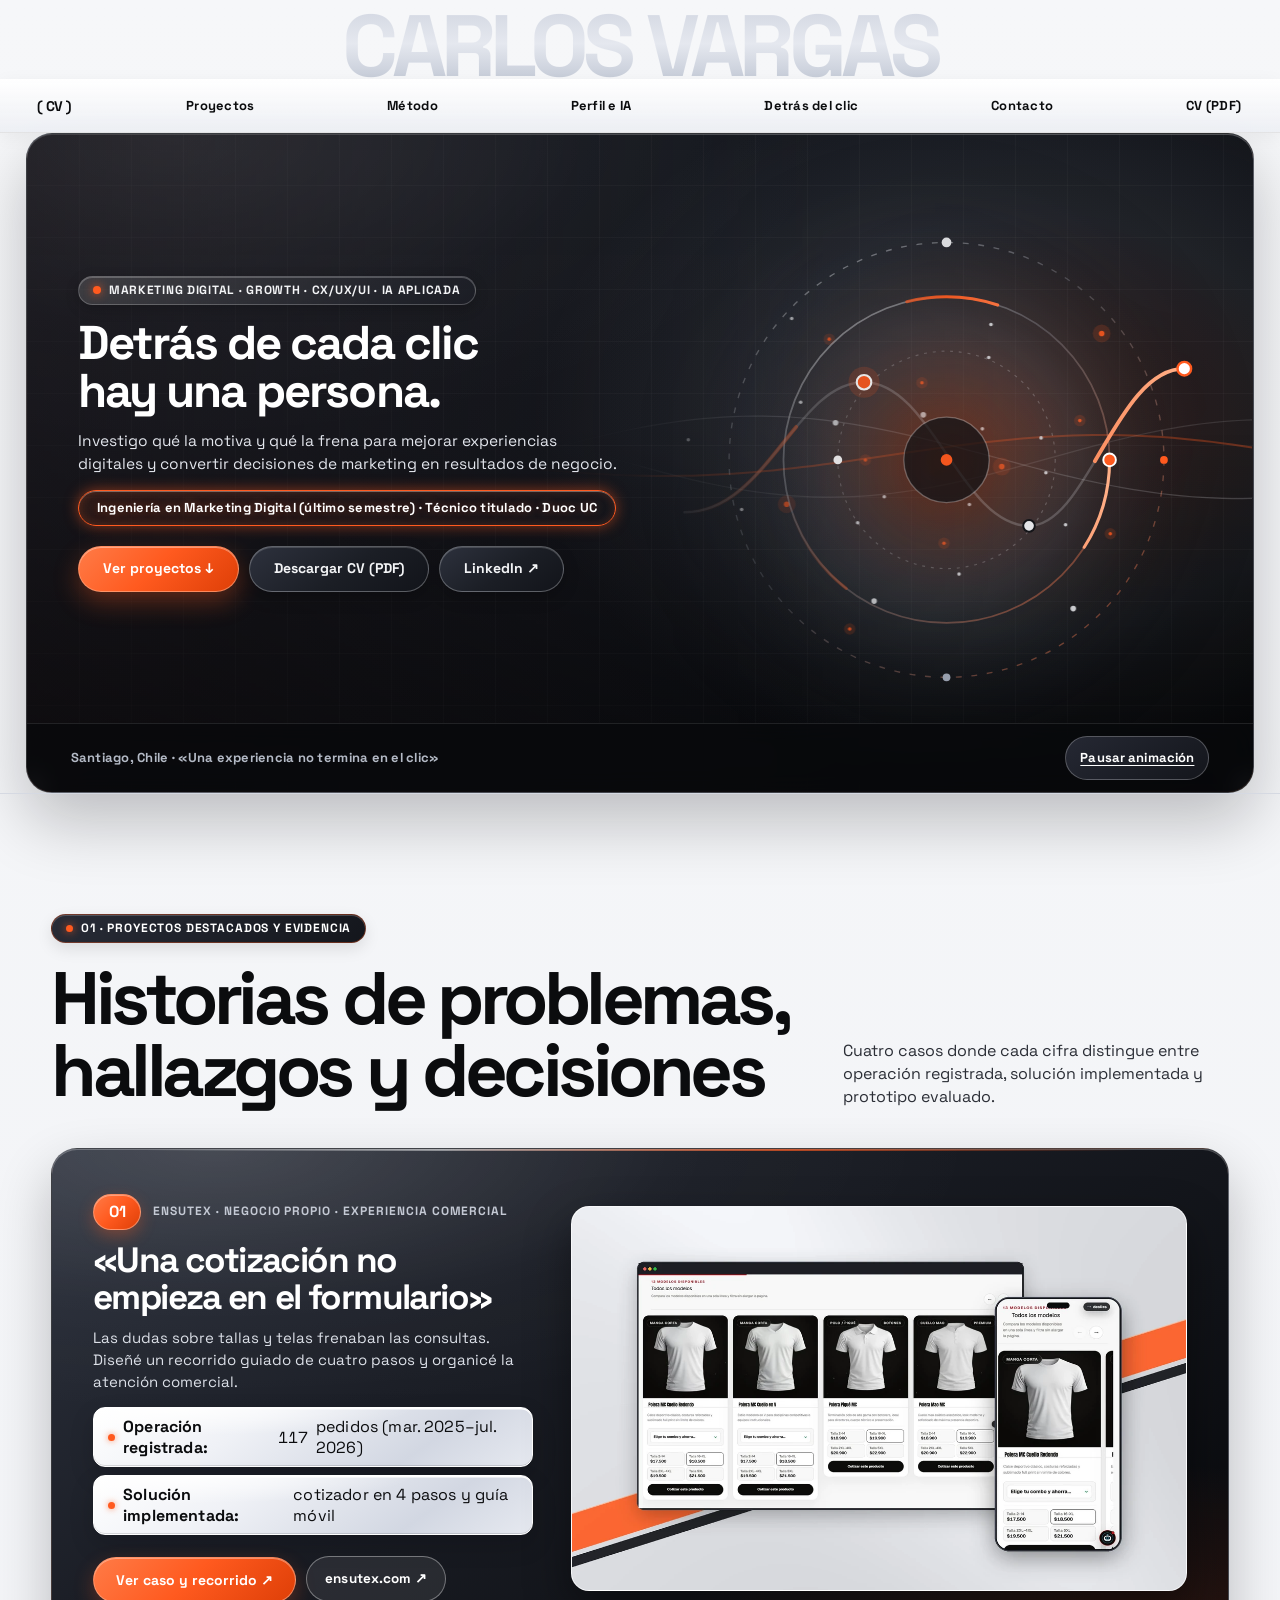
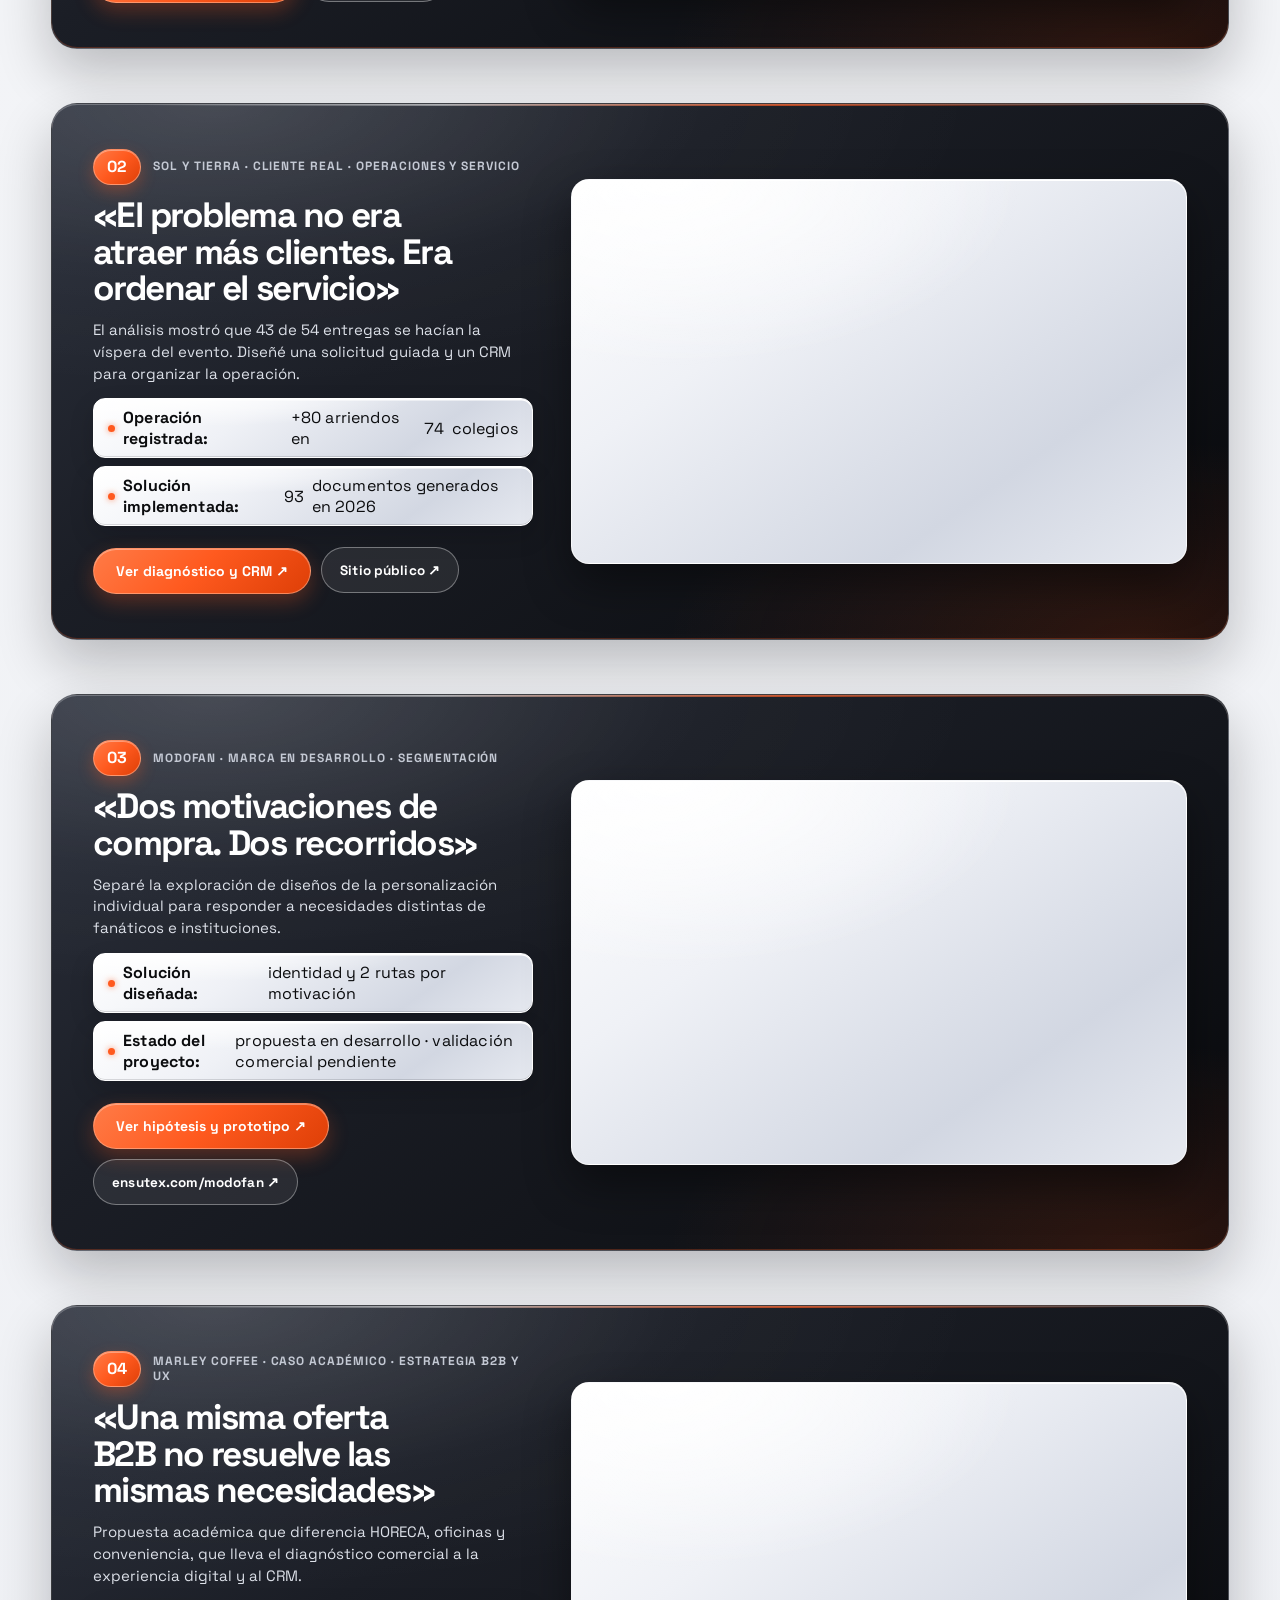
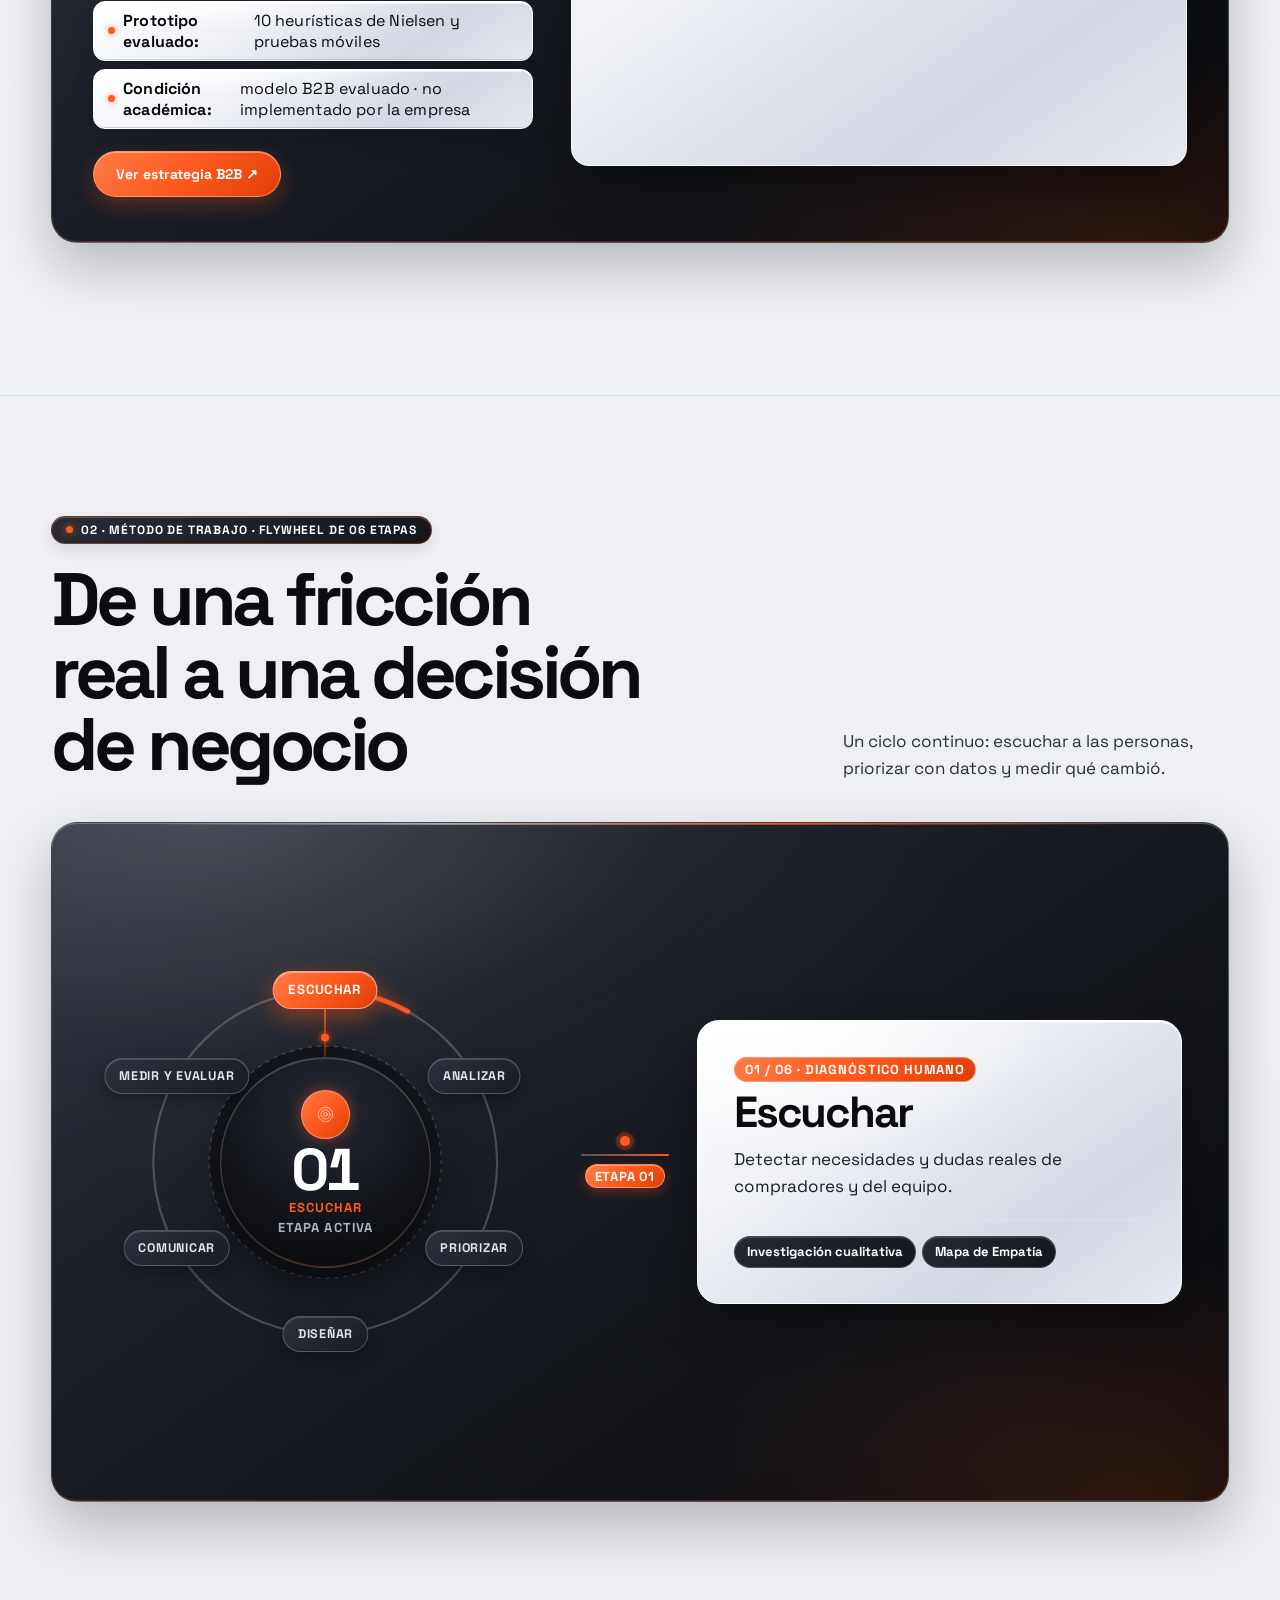
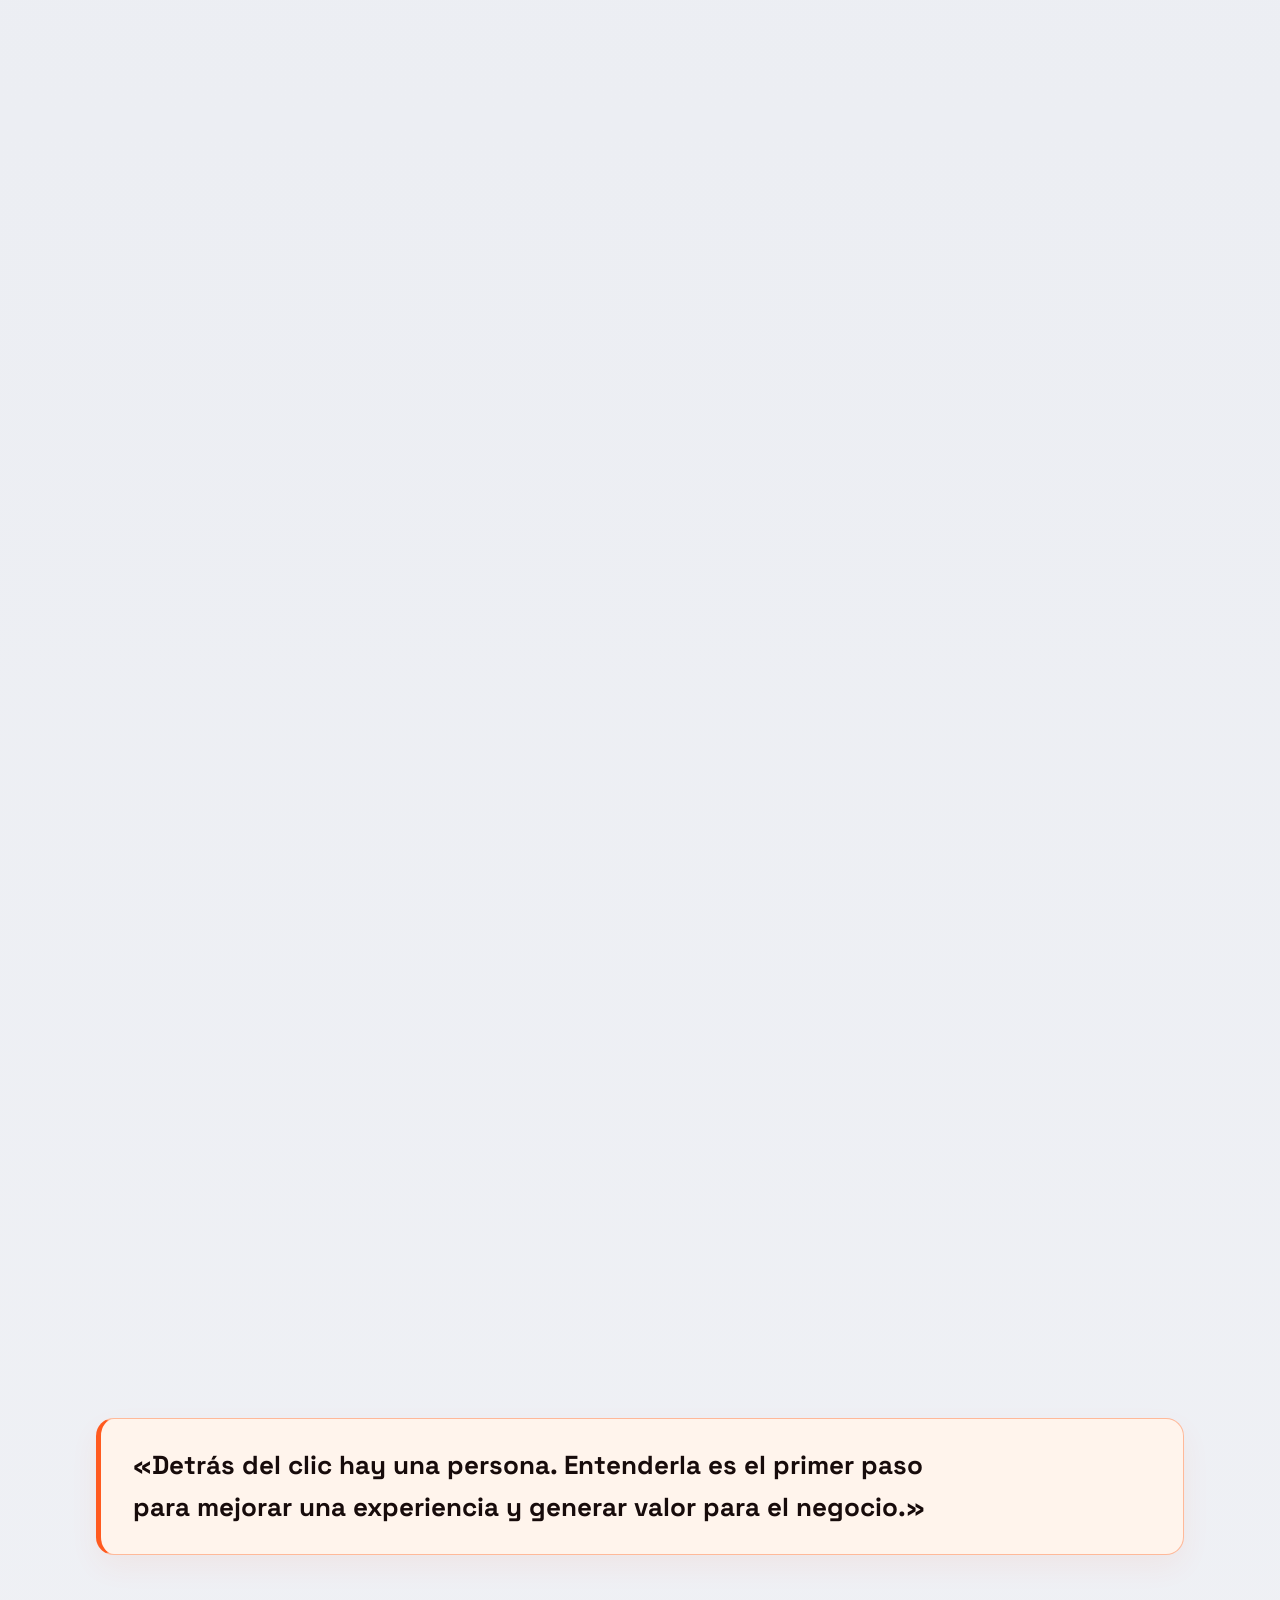
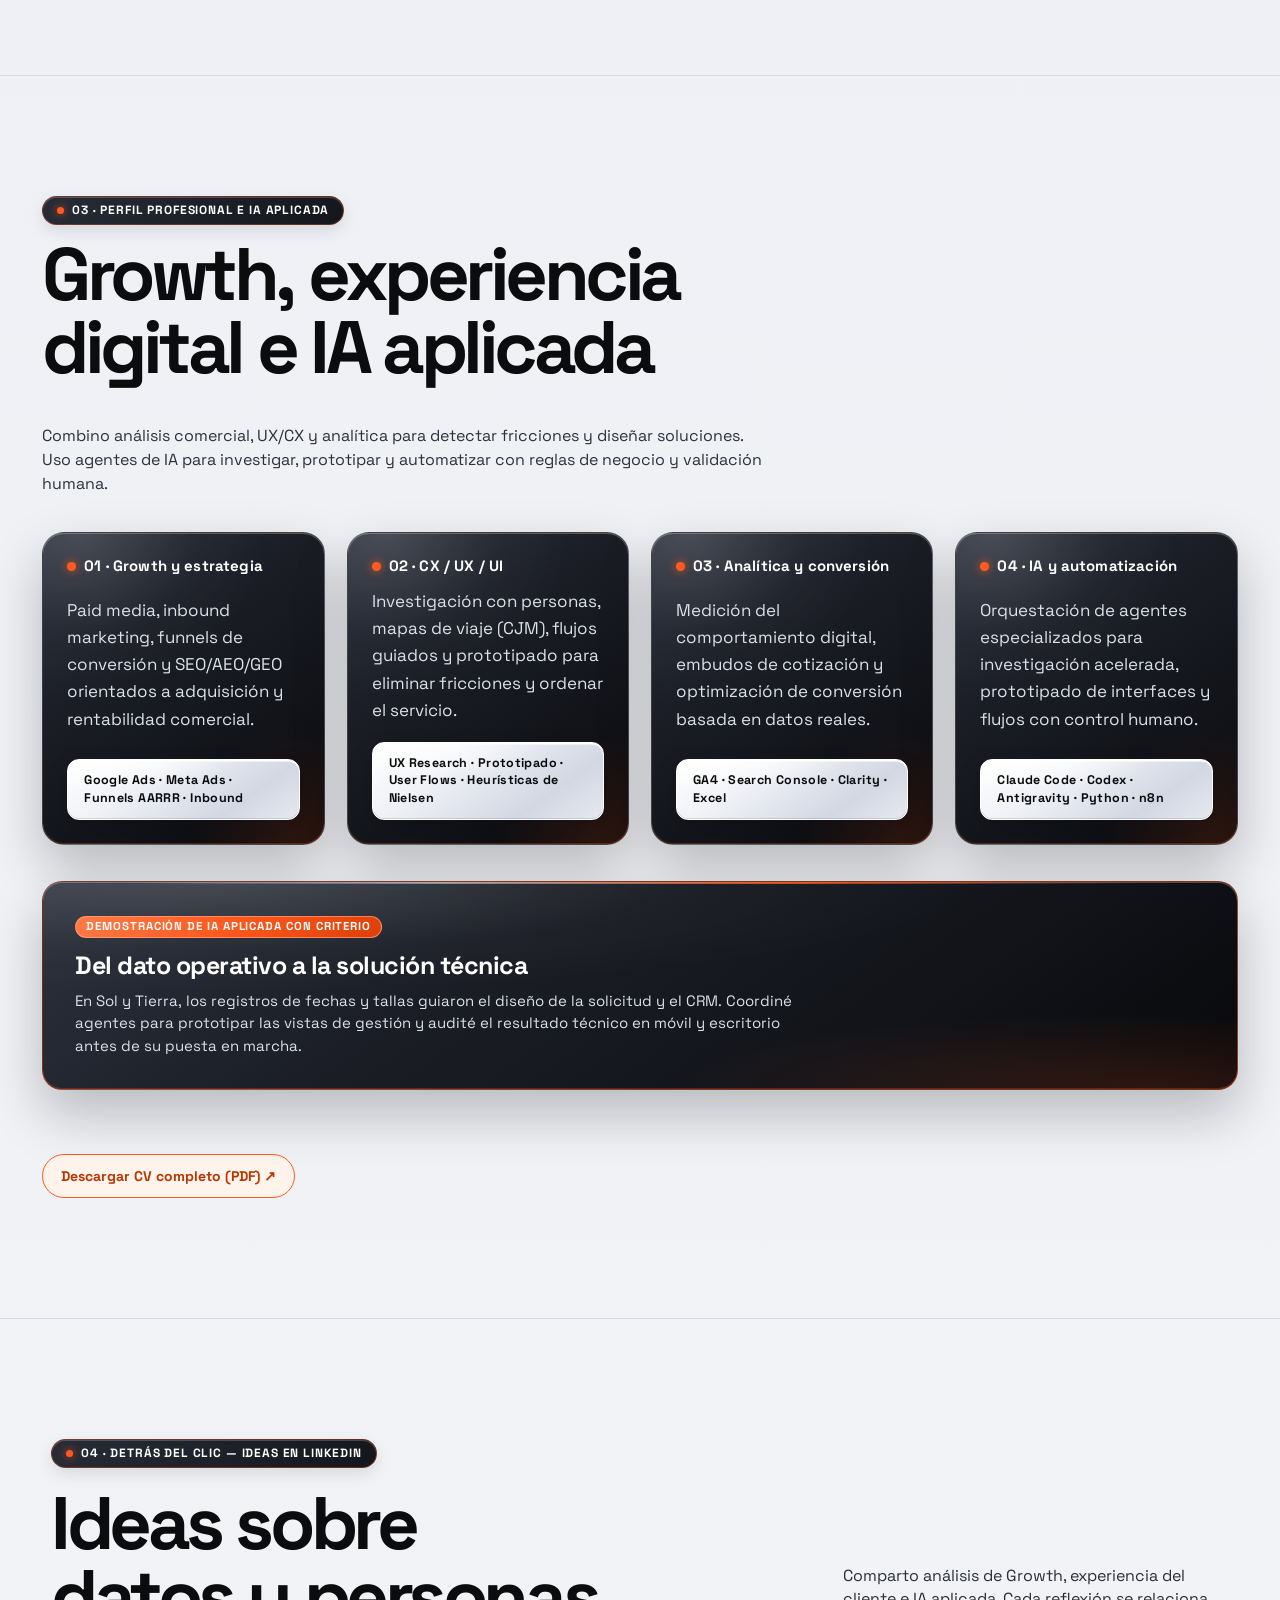
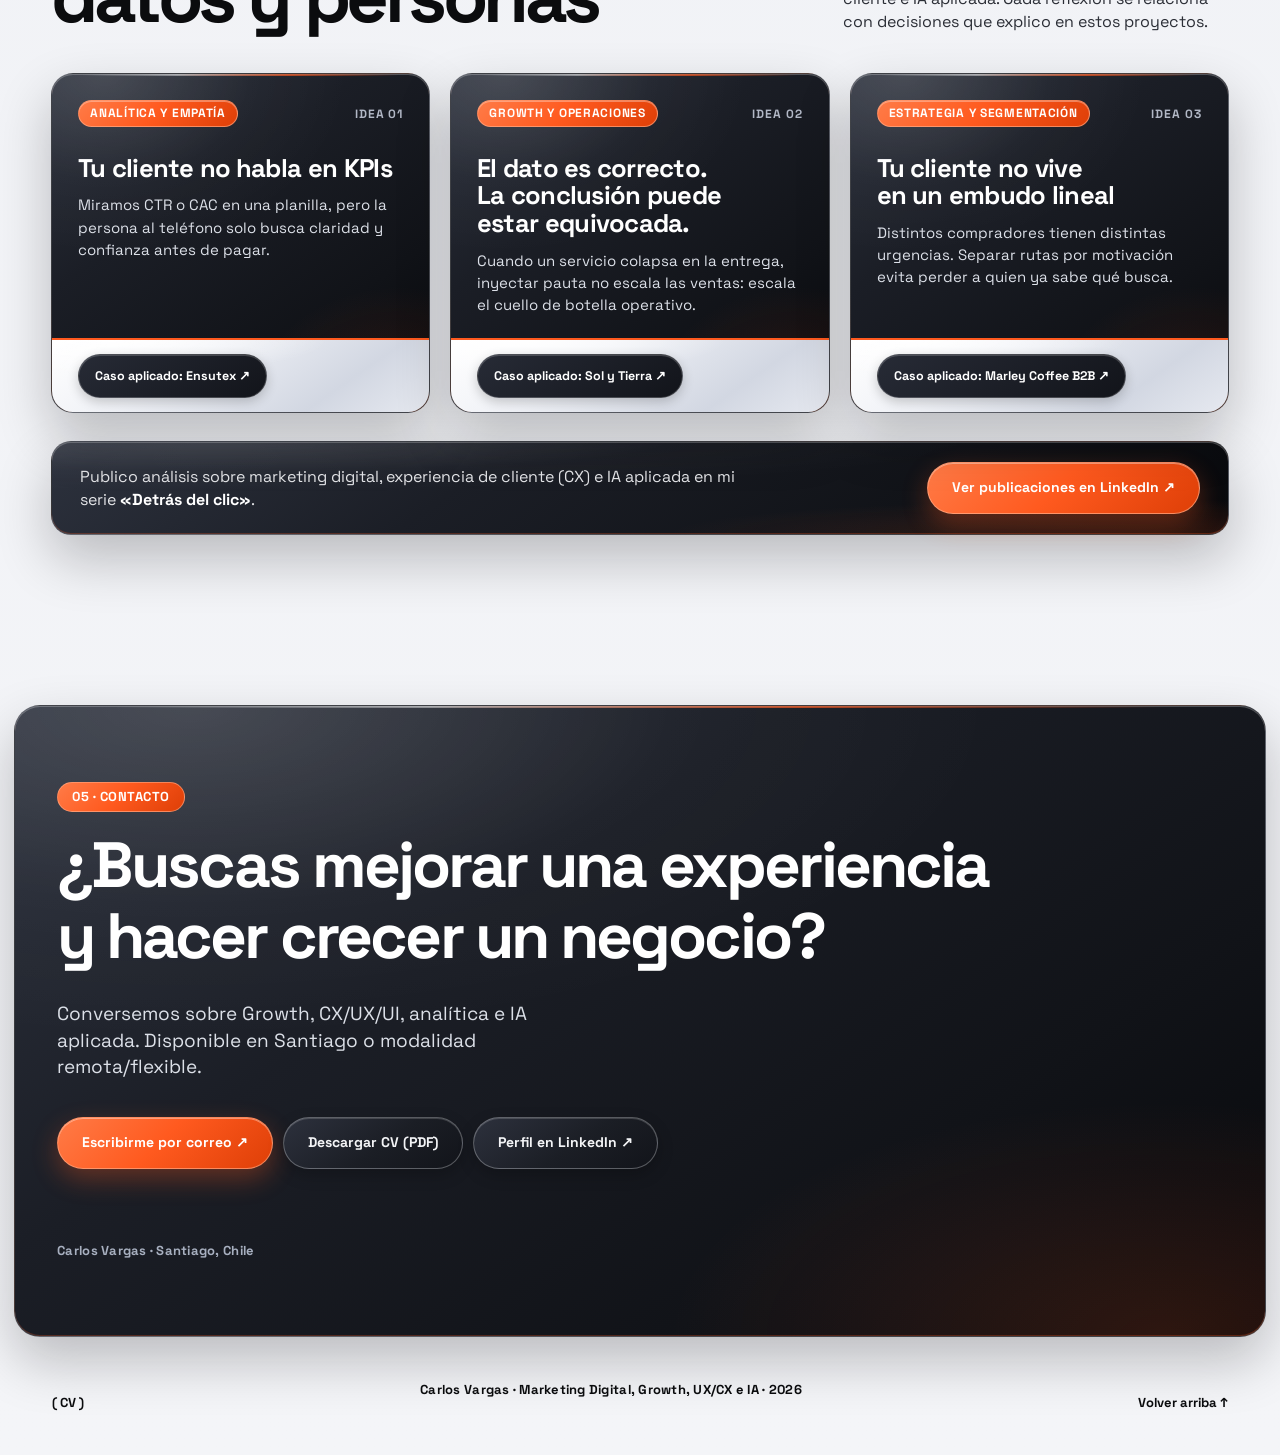
==== commit 6585fdfe: "fix(hero-motion): quitar etiqueta Credencial, marco neon naranja y eliminar parpadeo de animaciones" ====
--- a/index.html
+++ b/index.html
@@ -106,7 +106,7 @@
           <p class="eyebrow eyebrow--light">MARKETING DIGITAL · GROWTH · CX/UX/UI · IA APLICADA</p>
           <h1 id="hero-title">Detrás de cada clic <span class="hero__headline-aside">hay una persona.</span></h1>
           <p>Investigo qué la motiva y qué la frena para mejorar experiencias digitales y convertir decisiones de marketing en resultados de negocio.</p>
-          <p class="hero__cred"><strong>Credencial:</strong> Ingeniería en Marketing Digital (último semestre) · Técnico titulado · Duoc UC</p>
+          <p class="hero__cred">Ingeniería en Marketing Digital (último semestre) · Técnico titulado · Duoc UC</p>
           <div class="hero__actions">
             <a class="button button--molten" href="#casos">Ver proyectos ↓</a>
             <a class="button button--ghost-light" href="assets/cv/Carlos_Vargas_CV.pdf">Descargar CV (PDF)</a>
--- a/assets/css/portfolio-v5.css
+++ b/assets/css/portfolio-v5.css
@@ -271,7 +271,7 @@
   .hero__art{height:104px!important}
   .hero h1{margin-bottom:10px!important;font-size:clamp(32px,8.5vw,40px)!important;line-height:1.06!important}
   .hero__content>.eyebrow{margin-bottom:8px!important;font-size:12px!important}
-  .hero__content>p.hero__cred{margin:0 0 10px!important;font-size:12px!important;line-height:1.35!important}
+  .hero__content>p.hero__cred{margin:0 0 12px!important;font-size:12px!important;line-height:1.35!important;padding:7px 14px!important;border-radius:999px!important;border:1.5px solid var(--molten)!important;box-shadow:0 0 10px rgba(255,90,31,.45),inset 0 0 8px rgba(255,90,31,.2)!important;white-space:normal!important}
   .hero__content>p:not(.eyebrow):not(.hero__cred){margin-bottom:14px!important;font-size:15px!important;line-height:1.42!important}
   .hero__actions{gap:8px!important}
   .hero__actions .button{min-height:44px!important;padding:10px 16px!important;flex:1 1 calc(50% - 6px)!important}
@@ -696,7 +696,6 @@
   line-height: 1.5 !important;
   letter-spacing: 0.01em !important;
   text-transform: none !important;
-  opacity: 0.9 !important;
   margin: 0 0 14px !important;
 }
 
@@ -750,18 +749,23 @@
   font-size: 13px !important;
 }
 
-/* Credencial compacta en Hero */
+/* Credencial compacta en Hero con delineado naranja neón */
 .hero__content > p.hero__cred {
   display: inline-flex;
   align-items: center;
-  padding: 7px 14px;
-  margin: 0 0 22px !important;
-  border: 1px solid rgba(255, 255, 255, 0.24);
-  border-radius: 999px;
-  background: rgba(255, 255, 255, 0.08);
-  color: rgba(255, 255, 255, 0.92) !important;
-  font: 700 13.5px/1.3 var(--utility) !important;
-  letter-spacing: 0.01em !important;
+  padding: 8px 18px;
+  margin: 0 0 20px !important;
+  border: 1.5px solid var(--molten) !important;
+  border-radius: 999px !important;
+  background: linear-gradient(135deg, rgba(255, 90, 31, 0.1) 0%, rgba(20, 22, 28, 0.9) 100%) !important;
+  color: #FFFFFF !important;
+  font: 700 13px/1.35 var(--utility) !important;
+  letter-spacing: 0.02em !important;
+  box-shadow:
+    0 0 14px rgba(255, 90, 31, 0.5),
+    inset 0 0 10px rgba(255, 90, 31, 0.22),
+    inset 0 1px 0 rgba(255, 255, 255, 0.35) !important;
+  text-shadow: 0 0 10px rgba(255, 90, 31, 0.35);
 }
 
 /* Tarjetas de proyectos con alto natural (nunca cortadas), aire y píldoras de evidencia */
@@ -1021,9 +1025,11 @@
   .hero__content > p.hero__cred {
     font-size: 13px !important;
     line-height: 1.35 !important;
-    padding: 7px 12px !important;
+    padding: 7px 16px !important;
     margin-bottom: 18px !important;
-    border-radius: 14px;
+    border-radius: 999px !important;
+    border: 1.5px solid var(--molten) !important;
+    box-shadow: 0 0 12px rgba(255, 90, 31, 0.5), inset 0 0 8px rgba(255, 90, 31, 0.2) !important;
   }
 
   .hero__content > p:not(.eyebrow):not(.hero__cred) {
@@ -1478,20 +1484,20 @@
   color: #0B0C0E;
 }
 
-/* Transición fluida para las palabras del typewriter en todas las secciones y cards */
+/* Transición suave y serena para las palabras del typewriter: sin parpadeo ni apagones a cero */
 .tw-word {
   display: inline-block;
   opacity: 1;
   transform: translateY(0);
   transition:
-    opacity 420ms cubic-bezier(0.16, 1, 0.3, 1),
-    transform 420ms cubic-bezier(0.16, 1, 0.3, 1);
+    opacity 360ms cubic-bezier(0.16, 1, 0.3, 1),
+    transform 360ms cubic-bezier(0.16, 1, 0.3, 1);
   will-change: opacity, transform;
 }
 
 .tw-word.is-pending {
-  opacity: 0 !important;
-  transform: translateY(12px) !important;
+  opacity: 0.25 !important;
+  transform: translateY(4px) !important;
 }
 
 .text-molten {
@@ -1649,16 +1655,16 @@
 
 .hero__wave-active {
   stroke-dasharray: 150 420;
-  animation: heroWavePulse 3.6s cubic-bezier(0.4, 0, 0.2, 1) infinite;
+  animation: heroWavePulse 7s cubic-bezier(0.4, 0, 0.2, 1) infinite;
 }
 
 .hero__node-halo {
   transform-origin: 305px 196px;
-  animation: heroHaloPulse 2.4s ease-in-out infinite;
+  animation: heroHaloPulse 6.5s ease-in-out infinite;
 }
 
 .hero__core-dot {
-  animation: moltenDotPulse 2s ease-in-out infinite;
+  animation: moltenDotPulse 5s ease-in-out infinite;
 }
 
 @keyframes heroOrbitCW {
@@ -1672,19 +1678,19 @@
 }
 
 @keyframes heroWavePulse {
-  0% { stroke-dashoffset: 540; opacity: 0.55; }
-  50% { opacity: 1; }
-  100% { stroke-dashoffset: 0; opacity: 0.55; }
+  0% { stroke-dashoffset: 540; opacity: 0.65; }
+  50% { opacity: 0.92; }
+  100% { stroke-dashoffset: 0; opacity: 0.65; }
 }
 
 @keyframes heroHaloPulse {
-  0%, 100% { transform: scale(0.88); opacity: 0.45; }
-  50% { transform: scale(1.38); opacity: 0.95; }
+  0%, 100% { transform: scale(0.95); opacity: 0.6; }
+  50% { transform: scale(1.15); opacity: 0.85; }
 }
 
 @keyframes moltenDotPulse {
-  0%, 100% { filter: drop-shadow(0 0 4px rgba(255, 90, 31, 0.5)); }
-  50% { filter: drop-shadow(0 0 14px rgba(255, 90, 31, 1)); }
+  0%, 100% { filter: drop-shadow(0 0 6px rgba(255, 90, 31, 0.6)); }
+  50% { filter: drop-shadow(0 0 12px rgba(255, 90, 31, 0.9)); }
 }
 
 .hero__grid {
@@ -1764,23 +1770,25 @@
 
 .hero__cred {
   display: inline-flex !important;
-  flex-wrap: wrap !important;
   align-items: center !important;
   gap: 8px !important;
   align-self: flex-start;
   margin: 0 0 18px !important;
-  padding: 9px 15px !important;
-  border-radius: 12px;
-  border: 1px solid rgba(228, 229, 232, 0.22);
-  background: linear-gradient(135deg, rgba(228, 229, 232, 0.14) 0%, rgba(18, 20, 26, 0.82) 100%);
-  color: #E4E5E8 !important;
-  font: 500 13px/1.35 var(--sans) !important;
-  box-shadow: inset 0 1px 0 rgba(255, 255, 255, 0.16);
-}
-
-.hero__cred strong {
-  color: var(--molten) !important;
-  font-weight: 800;
+  padding: 8px 18px !important;
+  border-radius: 999px !important;
+  border: 1.5px solid var(--molten) !important;
+  background: linear-gradient(135deg, rgba(255, 90, 31, 0.1) 0%, rgba(20, 22, 28, 0.9) 100%) !important;
+  color: #FFFFFF !important;
+  font: 700 13px/1.35 var(--utility) !important;
+  letter-spacing: 0.02em !important;
+  white-space: nowrap !important;
+  max-width: 100% !important;
+  box-shadow:
+    0 0 14px rgba(255, 90, 31, 0.5),
+    inset 0 0 10px rgba(255, 90, 31, 0.22),
+    inset 0 1px 0 rgba(255, 255, 255, 0.35) !important;
+  text-shadow: 0 0 10px rgba(255, 90, 31, 0.35);
+  transition: border-color 280ms ease, box-shadow 280ms ease;
 }
 
 .hero__bottom {
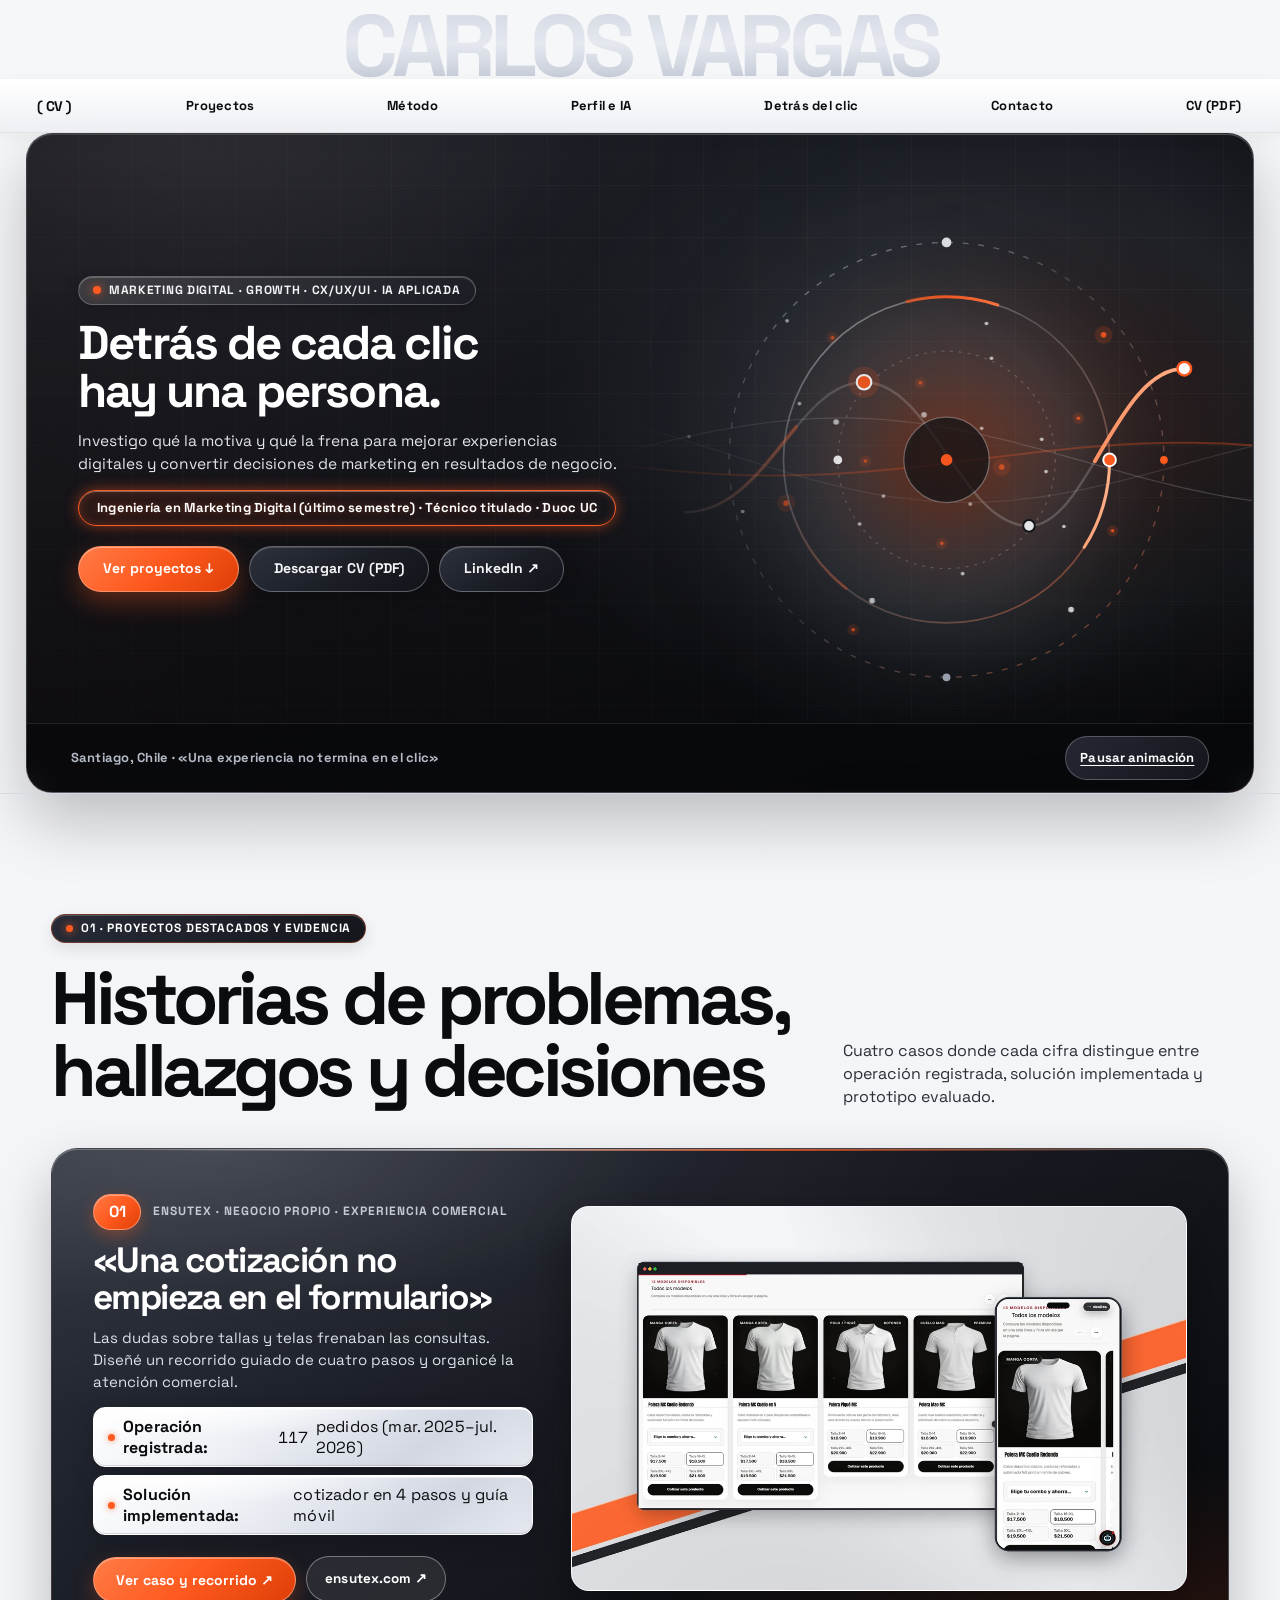
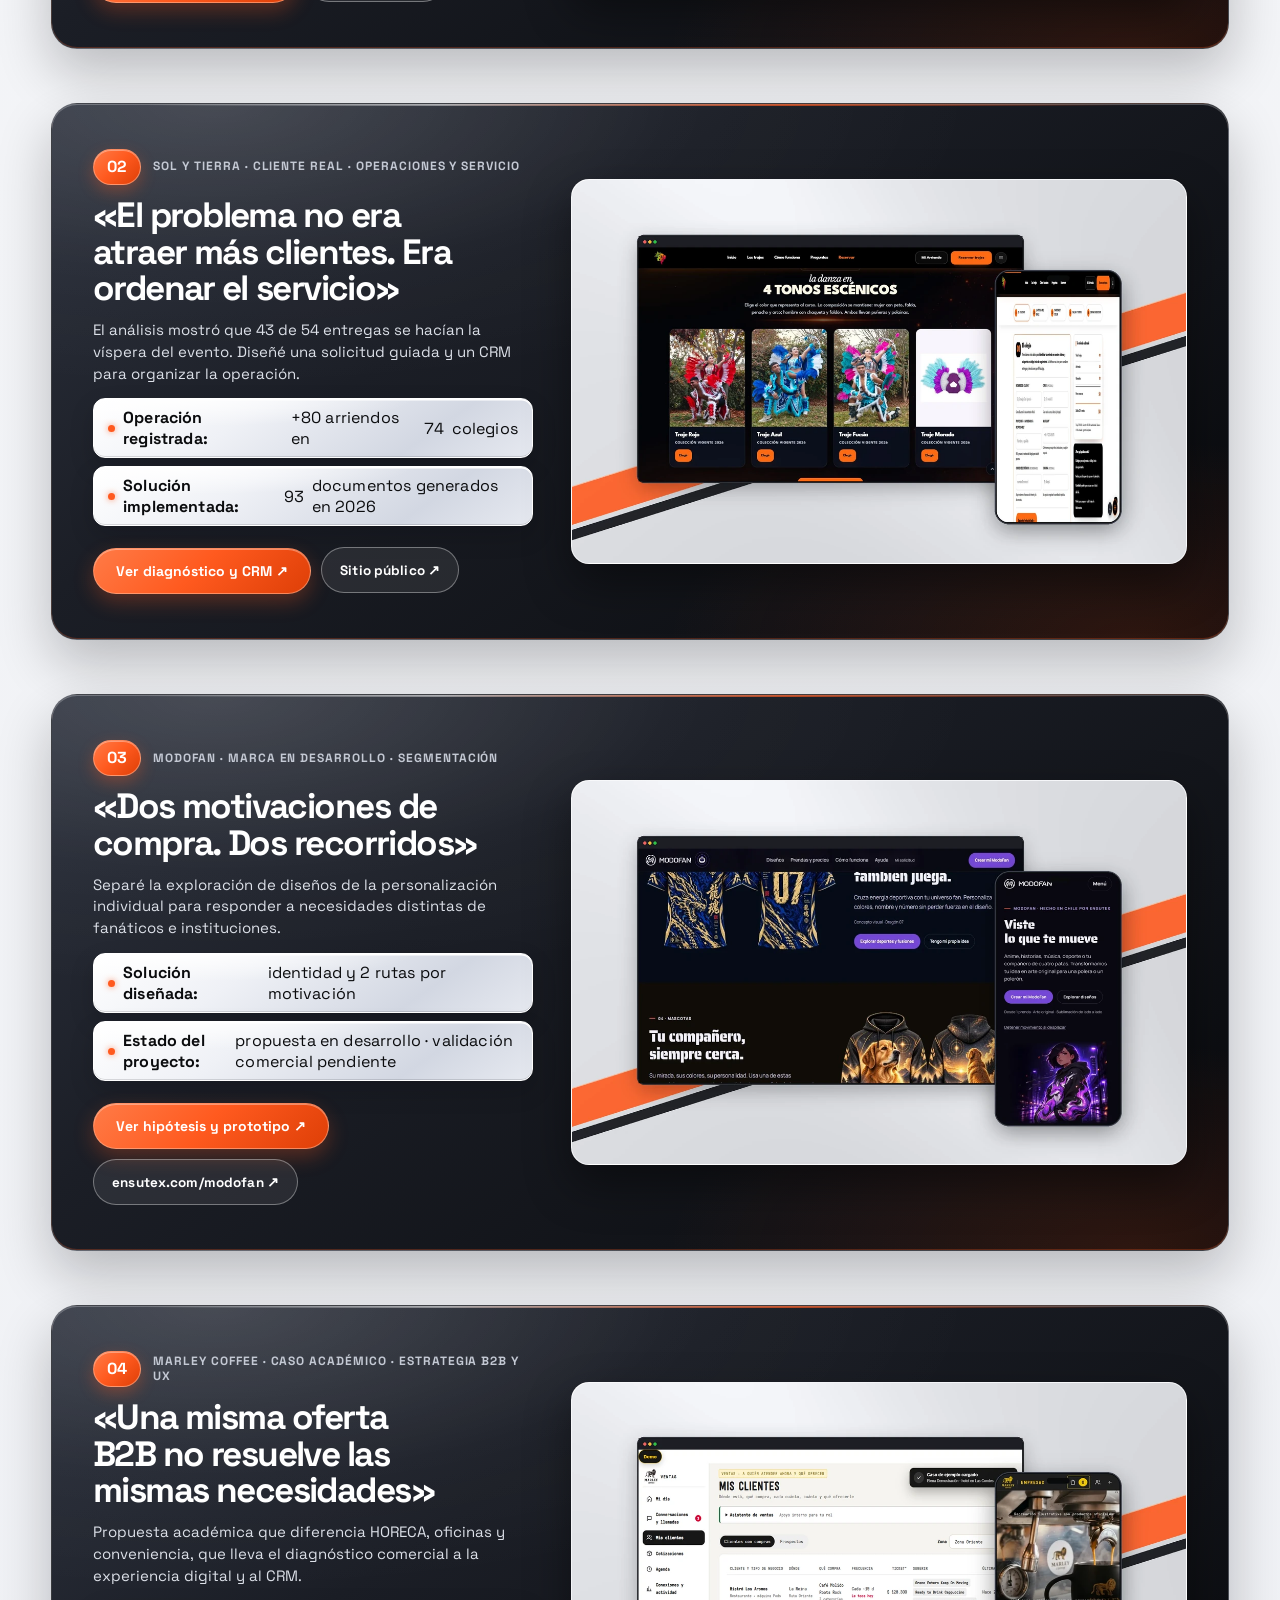
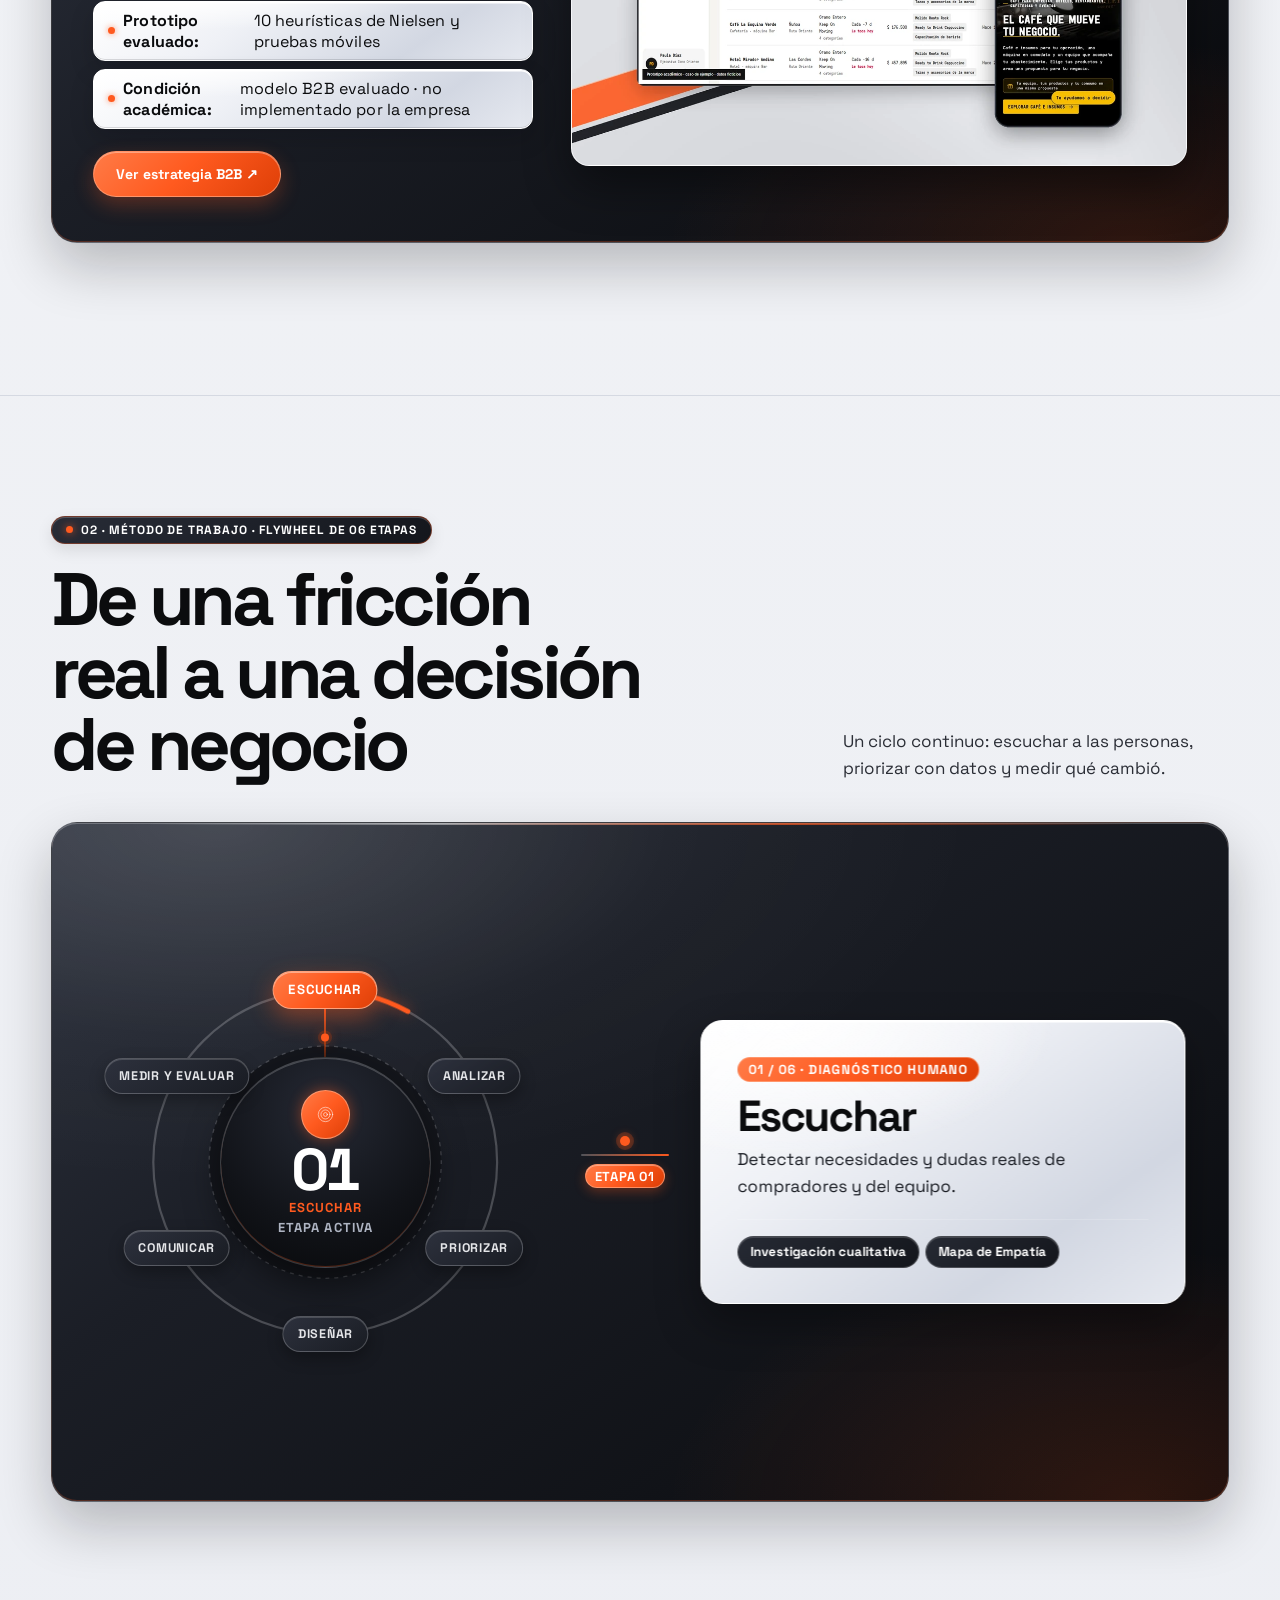
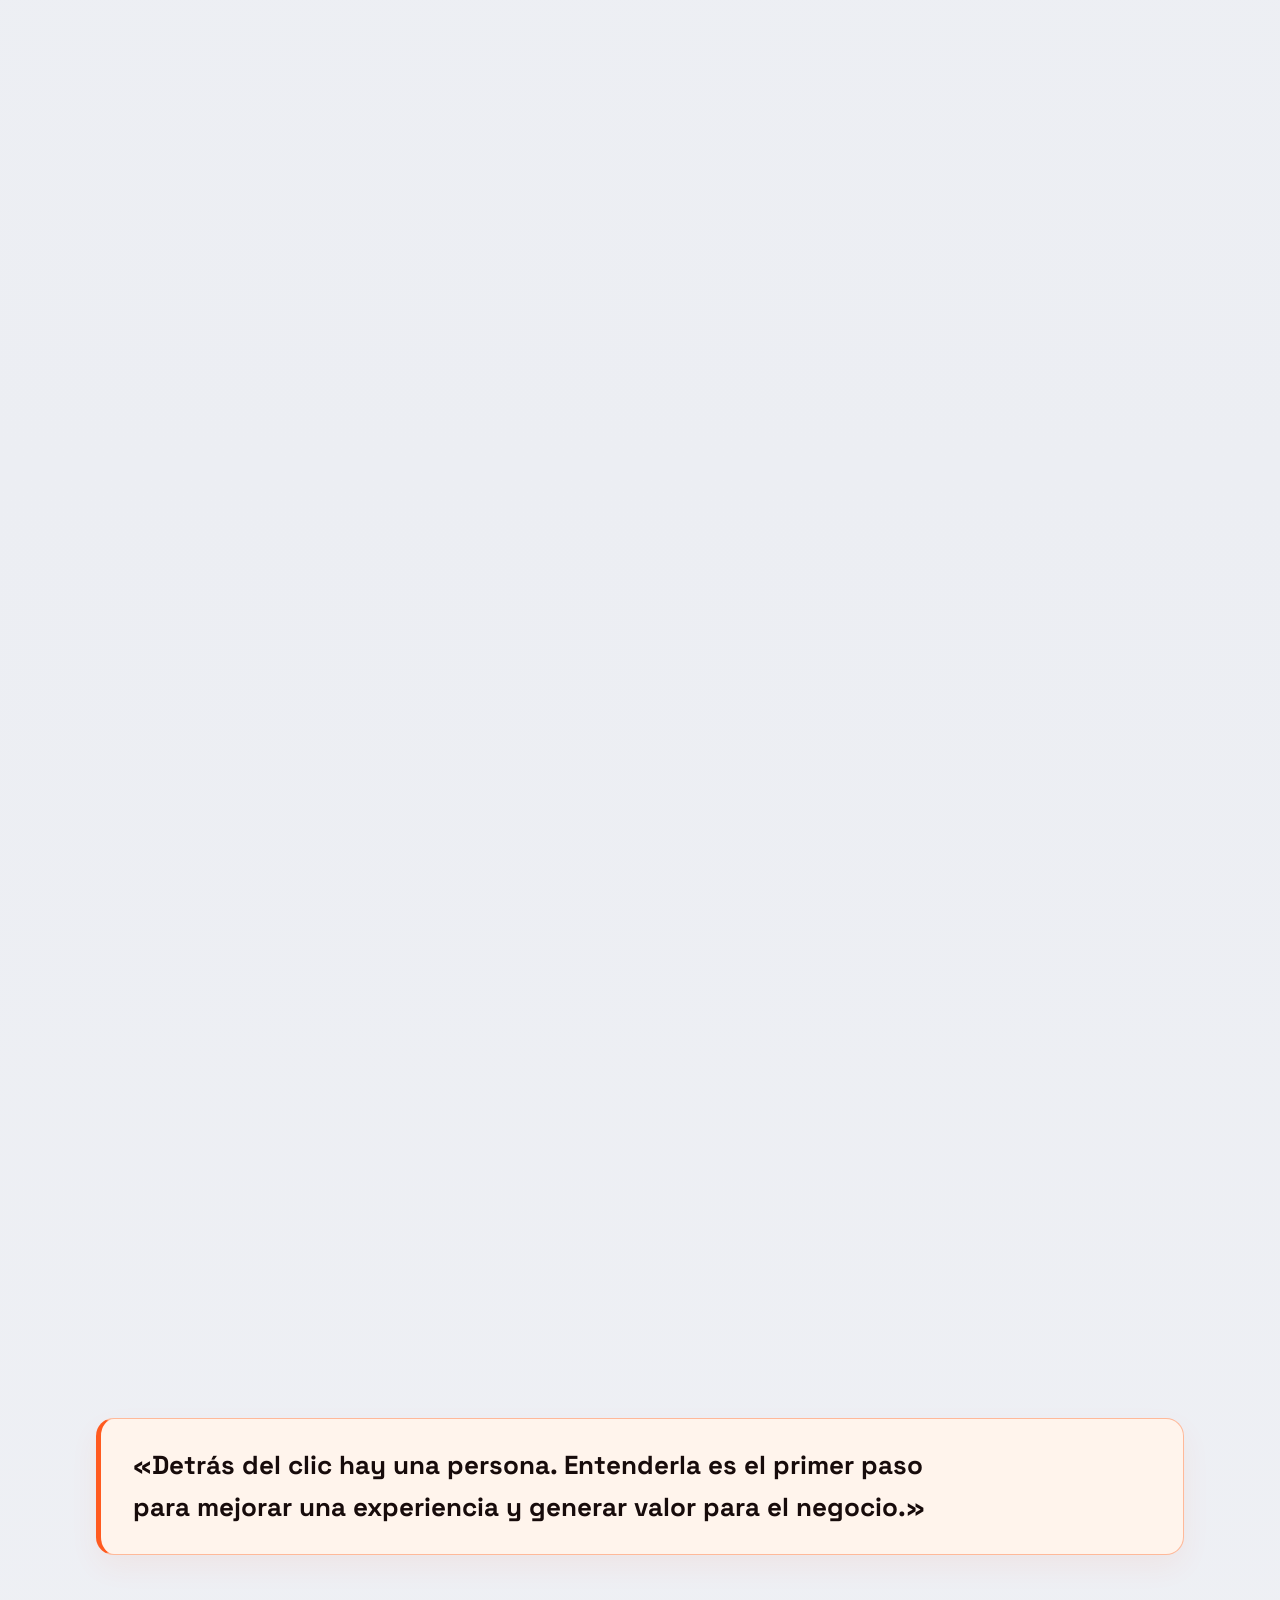
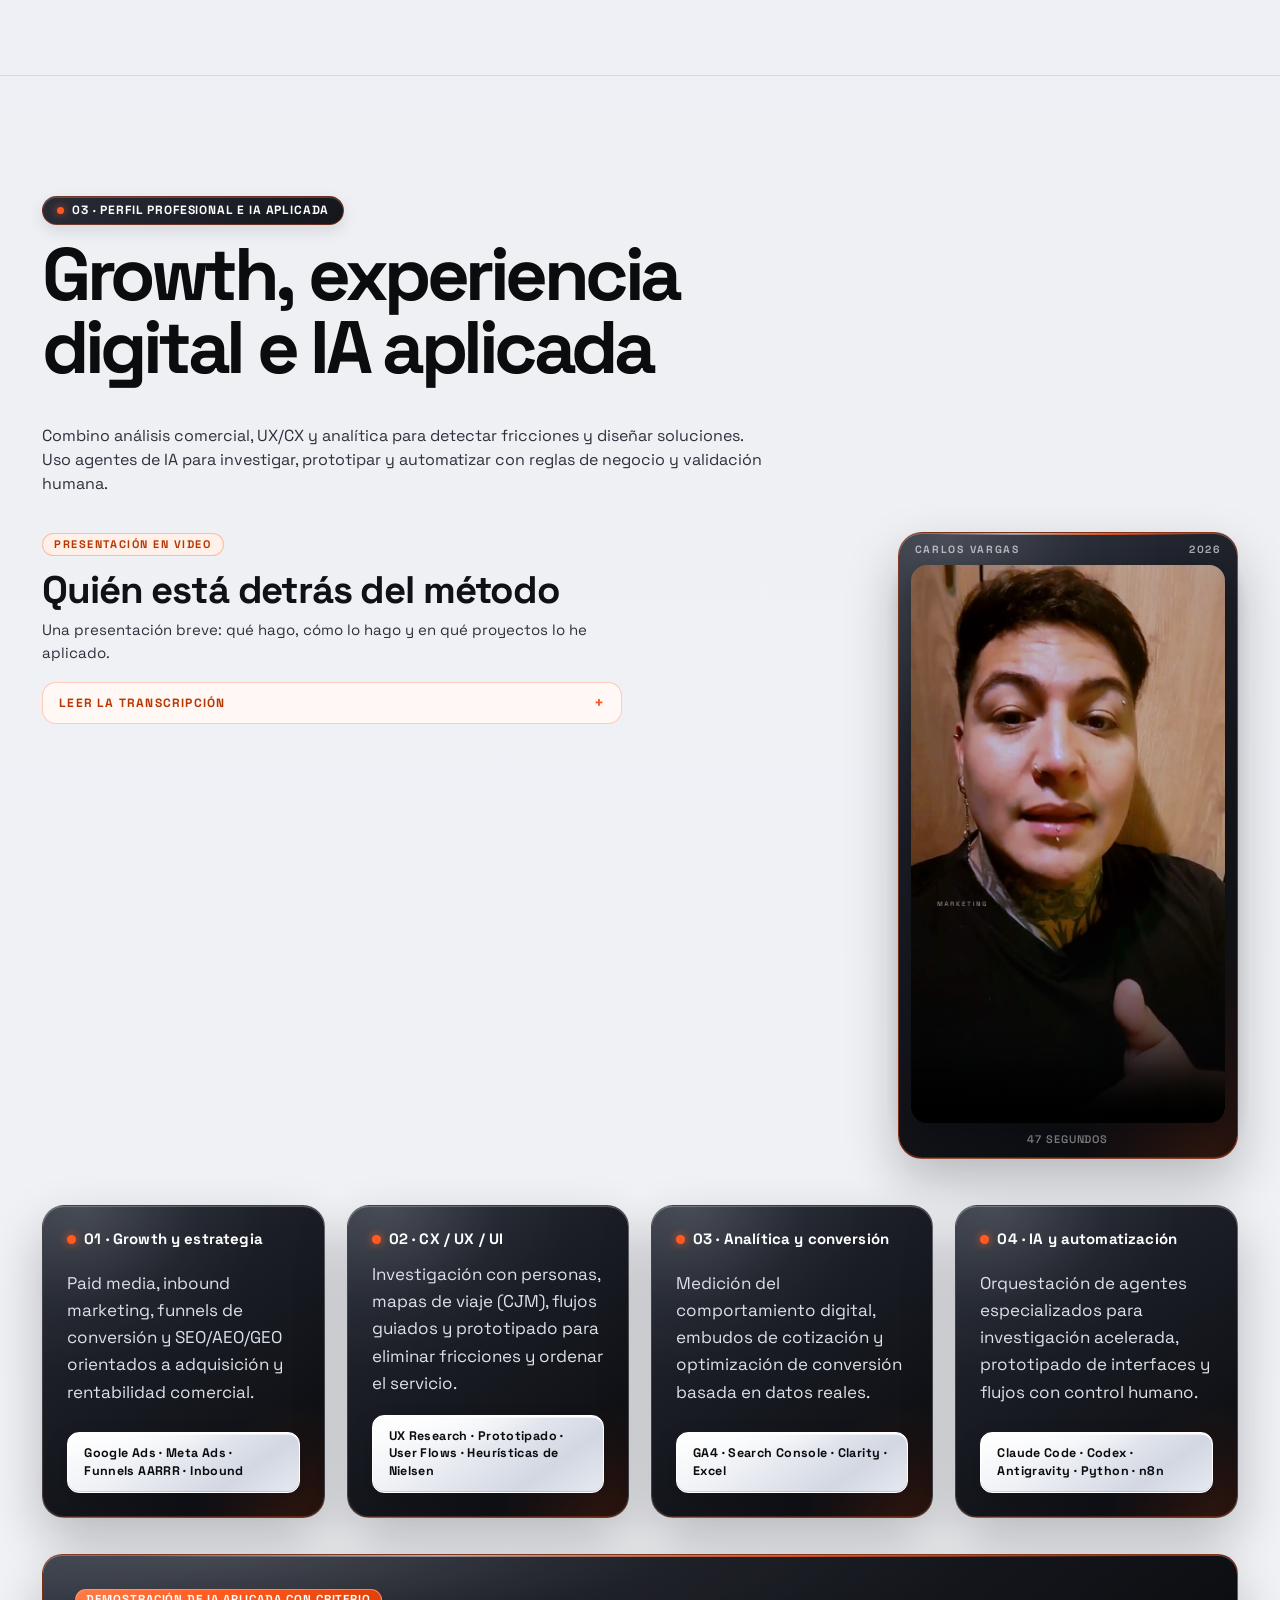
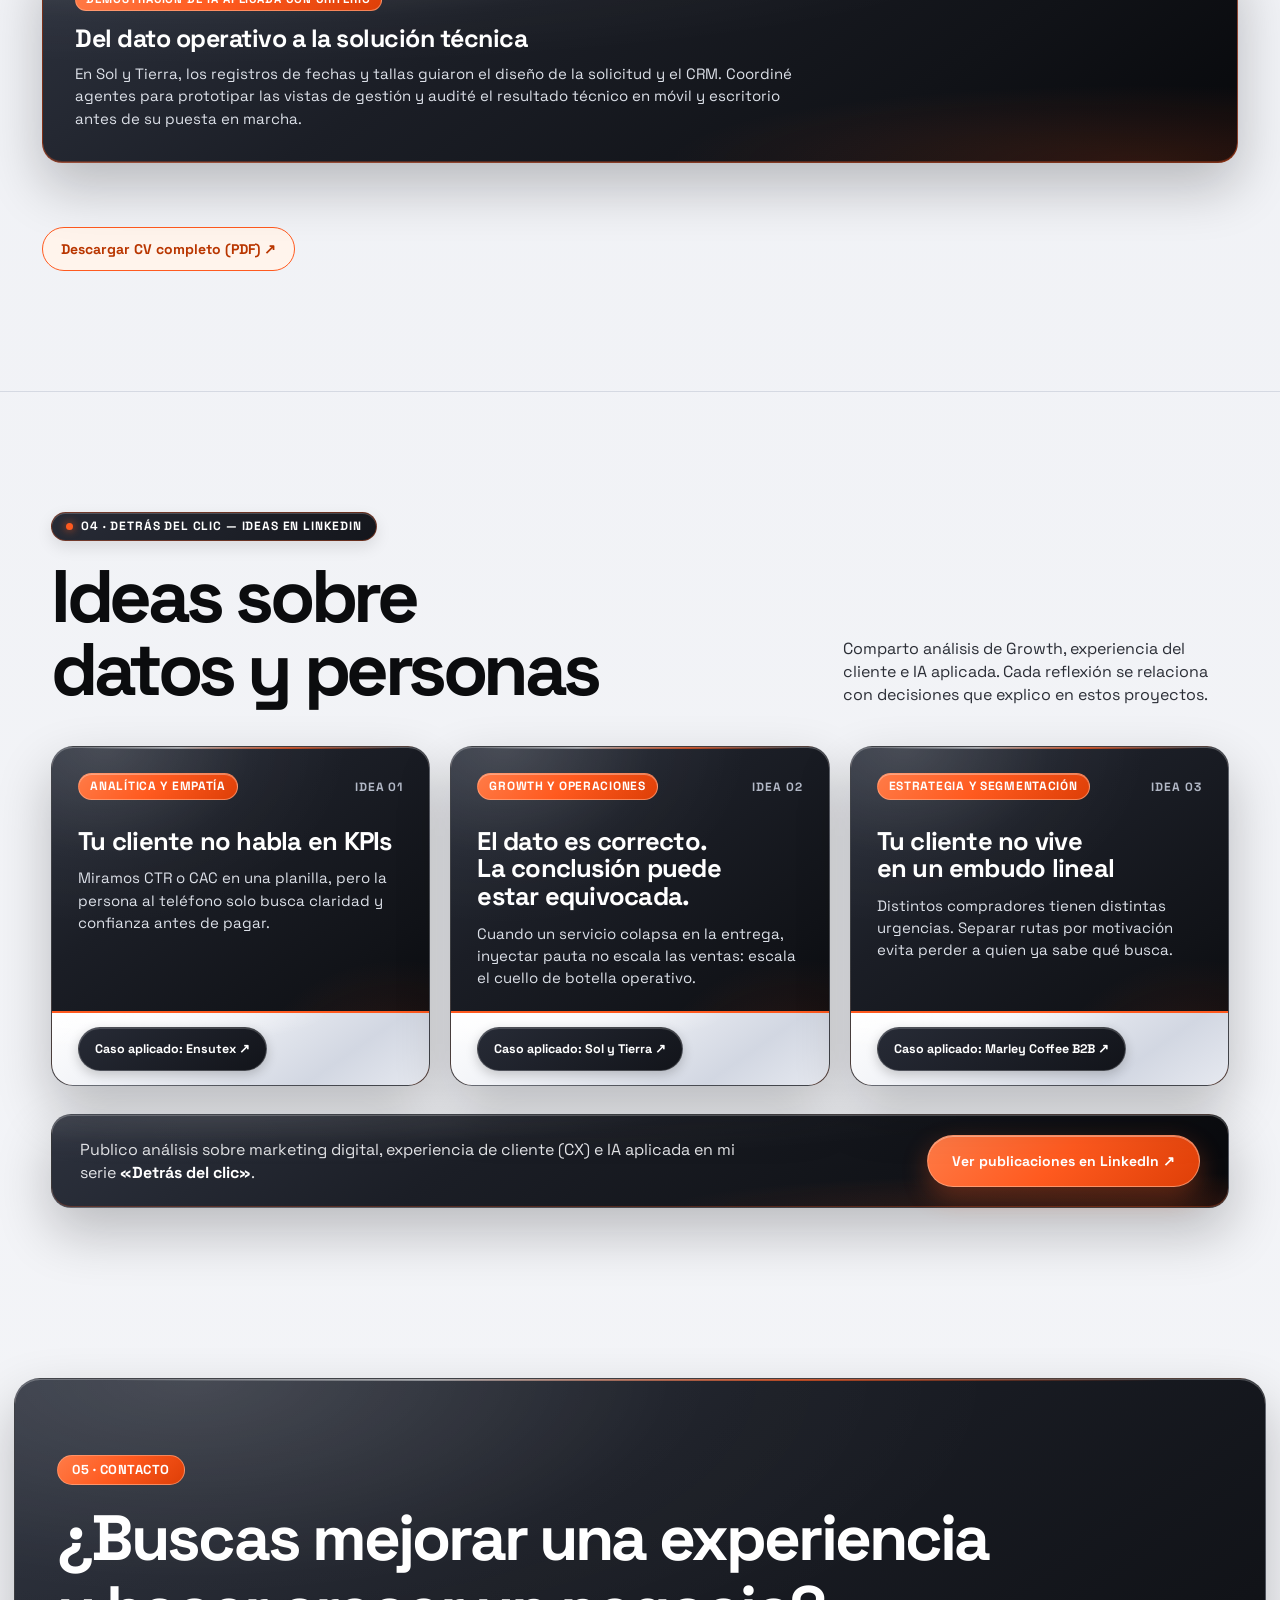
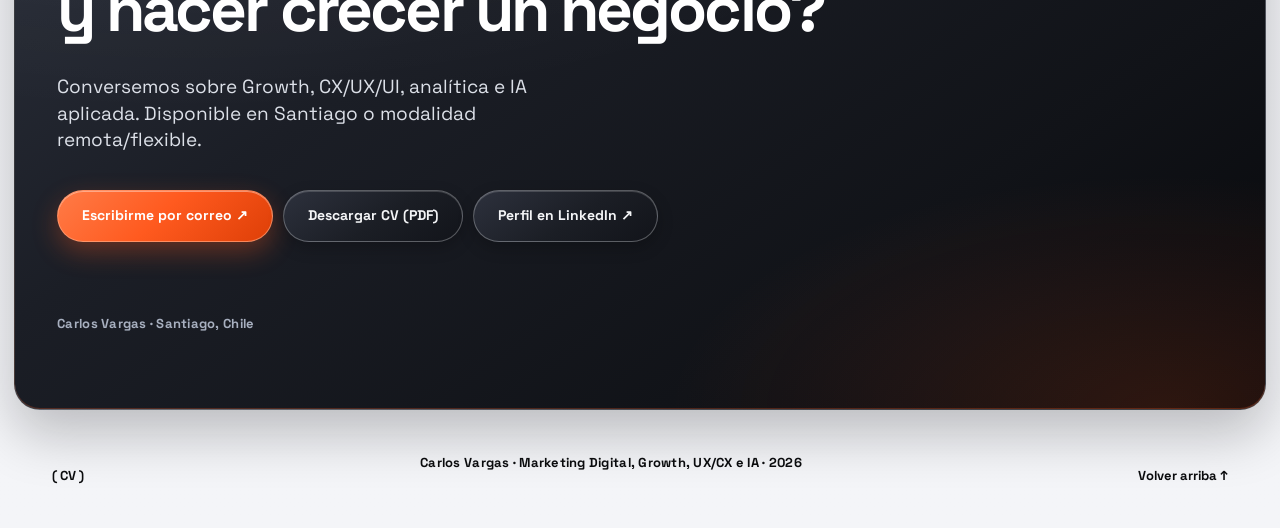
==== commit 88d7a1b6: "feat(perfil): video de presentación en marco metálico y fin del parpadeo - Nuevo bloque .profile-fil" ====
--- a/index.html
+++ b/index.html
@@ -26,11 +26,11 @@
   <link rel="stylesheet" href="assets/css/coherencia-20261027.css?v=20261027-revision-4">
   <link rel="stylesheet" href="assets/css/tipografia-unificada.css?v=20261027-1">
   <link rel="stylesheet" href="assets/css/legibilidad-20261028.css?v=1">
-  <link rel="stylesheet" href="assets/css/portfolio-v5.css?v=20261110-v11">
+  <link rel="stylesheet" href="assets/css/portfolio-v5.css?v=20261111-sinvelo-2">
   <script src="assets/js/v2-home.js?v=20261025-sintesis-1" defer></script>
   <script src="assets/js/v4-motion.js?v=20261025-relato-1" defer></script>
   <script src="assets/js/coherencia-20261027.js?v=20261027-1" defer></script>
-  <script src="assets/js/portfolio-v5.js?v=20261110-v11" defer></script>
+  <script src="assets/js/portfolio-v5.js?v=20261111-sinvelo-2" defer></script>
 </head>
 <body>
   <a class="skip-link" href="#contenido">Saltar al contenido</a>
@@ -282,6 +282,33 @@
       <p class="eyebrow">03 · PERFIL PROFESIONAL E IA APLICADA</p>
       <h2 id="profile-title">Growth, experiencia digital e IA aplicada</h2>
       <p class="portfolio-v5__profile-lead">Combino análisis comercial, UX/CX y analítica para detectar fricciones y diseñar soluciones. Uso agentes de IA para investigar, prototipar y automatizar con reglas de negocio y validación humana.</p>
+
+      <div class="profile-film" data-card-reveal="right">
+        <div class="profile-film__intro">
+          <p class="profile-film__kicker">PRESENTACIÓN EN VIDEO</p>
+          <h3>Quién está detrás del método</h3>
+          <p class="profile-film__lead">Una presentación breve: qué hago, cómo lo hago y en qué proyectos lo he aplicado.</p>
+          <details class="profile-film__transcript">
+            <summary>Leer la transcripción</summary>
+            <p>«Para mí, el marketing va mucho más allá de hacer buenas campañas: se trata de comprender a las personas, identificar oportunidades y desarrollar estrategias que generan resultados reales.»</p>
+            <p>«Y esa es justamente la forma en la que me gusta trabajar: conectando creatividad, tecnología y análisis para transformar ideas en soluciones.»</p>
+            <p>«Soy Carlos Vargas, técnico en marketing digital y estudiante del último semestre de ingeniería en marketing digital en Duoc UC.»</p>
+            <p>«En proyectos como Ensutex y Sol y Tierra he combinado investigación, experiencia de usuario e inteligencia artificial para desarrollar soluciones digitales.»</p>
+            <p>«Me entusiasma la idea de seguir aprendiendo, colaborar y enfrentar nuevos desafíos. Si quieres ver cómo llevo esto a la práctica y conocer mis proyectos, te invito a visitar mi LinkedIn y mi portafolio.»</p>
+          </details>
+        </div>
+        <figure class="profile-film__frame">
+          <div class="profile-film__slate" aria-hidden="true"><span>Carlos Vargas</span><span>2026</span></div>
+          <div class="profile-film__screen">
+            <video class="profile-film__video" controls preload="none" playsinline poster="assets/img/video/presentacion-carlos-2026-11-poster.jpg" width="720" height="1280" aria-label="Presentación de Carlos Vargas: 47 segundos">
+              <source src="assets/video/presentacion-carlos-2026-11-web.mp4" type="video/mp4">
+              Tu navegador no puede reproducir este video. <a href="assets/video/presentacion-carlos-2026-11-web.mp4">Descárgalo aquí</a>.
+            </video>
+          </div>
+          <figcaption class="profile-film__foot">47 segundos</figcaption>
+        </figure>
+      </div>
+
       <div class="portfolio-v5__profile-copy">
         <p data-card-reveal="left"><strong>01 · Growth y estrategia</strong> Paid media, inbound marketing, funnels de conversión y SEO/AEO/GEO orientados a adquisición y rentabilidad comercial.<span class="profile-pills">Google Ads · Meta Ads · Funnels AARRR · Inbound</span></p>
         <p data-card-reveal="right"><strong>02 · CX / UX / UI</strong> Investigación con personas, mapas de viaje (CJM), flujos guiados y prototipado para eliminar fricciones y ordenar el servicio.<span class="profile-pills">UX Research · Prototipado · User Flows · Heurísticas de Nielsen</span></p>
--- a/assets/css/portfolio-v5.css
+++ b/assets/css/portfolio-v5.css
@@ -141,8 +141,8 @@
 .portfolio-v5__tool-groups h3{margin:20px 0 10px;font:800 clamp(22px,2.3vw,32px)/1.05 var(--display);letter-spacing:-.04em}
 .portfolio-v5__tool-groups article>p:last-child{margin:0;font-size:14px;line-height:1.45}
 .portfolio-v5__tools,.portfolio-v5__profile{scroll-margin-top:calc(var(--header-h) + 20px)}
-.tw-word{display:inline-block;opacity:1;transform:none;transition:opacity 620ms cubic-bezier(.22,.61,.36,1),transform 620ms cubic-bezier(.22,.61,.36,1);will-change:opacity,transform}
-.tw-word.is-pending{opacity:.1;transform:translateY(.28em)}
+.tw-word{display:inline-block;opacity:1;transform:none;transition:transform 620ms cubic-bezier(.22,.61,.36,1);will-change:transform}
+.tw-word.is-pending{opacity:1;transform:translateY(.28em)}
 .case-v5 .case-hero__lead{max-width:760px}
 .case-v5 .case-route{display:flex;flex-wrap:wrap;gap:8px 18px;margin-top:8px;padding:12px 18px;border:1px solid rgba(255,76,0,.35);border-left:4px solid var(--v5-orange);border-radius:14px;background:linear-gradient(90deg,#170b0b 0%,#2a0a0a 65%,#3d1006 100%);color:#fff}
 .case-v5 .case-route a{color:rgba(255,255,255,.92);font-weight:700;padding:4px 10px;border-radius:999px;background:rgba(255,255,255,.07);transition:background-color 180ms,color 180ms}
@@ -1489,14 +1489,12 @@
   display: inline-block;
   opacity: 1;
   transform: translateY(0);
-  transition:
-    opacity 360ms cubic-bezier(0.16, 1, 0.3, 1),
-    transform 360ms cubic-bezier(0.16, 1, 0.3, 1);
-  will-change: opacity, transform;
-}
-
+  transition: transform 360ms cubic-bezier(0.16, 1, 0.3, 1);
+}
+
+/* Sin opacidad: las palabras bajan a su sitio, nunca se apagan ni destellan. */
 .tw-word.is-pending {
-  opacity: 0.25 !important;
+  opacity: 1 !important;
   transform: translateY(4px) !important;
 }
 
@@ -3302,3 +3300,202 @@
     border-top: 2px solid var(--molten) !important;
   }
 }
+
+/* -------------------------------------------------------------------------
+   28. PELÍCULA DE PERFIL — marco metálico 9:16 (desktop a dos columnas,
+   móvil apilado con el marco primero)
+   ------------------------------------------------------------------------- */
+.profile-film {
+  display: grid;
+  grid-template-columns: minmax(0, 1fr) minmax(260px, 340px);
+  align-items: start;
+  gap: clamp(24px, 4vw, 56px);
+  margin: 0 0 clamp(30px, 4vw, 46px);
+}
+
+.profile-film__intro {
+  max-width: 58ch;
+}
+
+.profile-film__kicker {
+  display: inline-flex;
+  align-items: center;
+  margin: 0 0 14px;
+  padding: 5px 11px;
+  border: 1px solid rgba(255, 90, 31, 0.35);
+  border-radius: 999px;
+  background: #FFF1EA;
+  color: #B93600;
+  font: 800 11px/1 var(--utility);
+  letter-spacing: 0.14em;
+}
+
+.profile-film__intro h3 {
+  margin: 0 0 10px;
+  font: 800 clamp(26px, 3vw, 40px)/1.02 var(--display);
+  letter-spacing: -0.03em;
+  color: #101116;
+}
+
+.profile-film__lead {
+  margin: 0 0 18px;
+  font-size: clamp(15px, 1.1vw, 17px);
+  line-height: 1.5;
+  color: #2D313D;
+}
+
+.profile-film__transcript {
+  margin: 0;
+  border: 1px solid rgba(255, 90, 31, 0.28);
+  border-radius: 14px;
+  background: #FFF8F4;
+  color: #2D313D;
+}
+
+.profile-film__transcript summary {
+  display: flex;
+  align-items: center;
+  justify-content: space-between;
+  gap: 12px;
+  padding: 12px 16px;
+  cursor: pointer;
+  list-style: none;
+  font: 800 12px/1.2 var(--utility);
+  letter-spacing: 0.1em;
+  text-transform: uppercase;
+  color: #B93600;
+}
+
+.profile-film__transcript summary::-webkit-details-marker {
+  display: none;
+}
+
+.profile-film__transcript summary::after {
+  content: "+";
+  font: 800 16px/1 var(--utility);
+  color: #FF5A1F;
+}
+
+.profile-film__transcript[open] summary::after {
+  content: "–";
+}
+
+.profile-film__transcript p {
+  margin: 0;
+  padding: 0 16px;
+  font-size: 14.5px;
+  line-height: 1.55;
+}
+
+.profile-film__transcript p:last-child {
+  padding-bottom: 14px;
+}
+
+.profile-film__frame {
+  position: relative;
+  margin: 0;
+  padding: 12px;
+  border: 1px solid rgba(255, 90, 31, 0.45);
+  border-radius: 24px;
+  background: var(--metal-gunmetal);
+  box-shadow: var(--metal-bevel-dark);
+}
+
+.profile-film__frame::before {
+  content: "";
+  position: absolute;
+  top: 0;
+  left: 10%;
+  right: 10%;
+  height: 1.5px;
+  background: linear-gradient(90deg, transparent 0%, rgba(255, 255, 255, 0.45) 30%, rgba(255, 90, 31, 0.8) 65%, transparent 100%);
+  pointer-events: none;
+}
+
+.profile-film__slate {
+  display: flex;
+  align-items: center;
+  justify-content: space-between;
+  padding: 0 4px 9px;
+  font: 800 10.5px/1 var(--utility);
+  letter-spacing: 0.16em;
+  text-transform: uppercase;
+  color: rgba(255, 255, 255, 0.62);
+}
+
+.profile-film__screen {
+  position: relative;
+  border-radius: 16px;
+  overflow: hidden;
+  background: #000;
+  box-shadow: inset 0 0 0 1px rgba(255, 255, 255, 0.14), inset 0 1px 0 rgba(255, 255, 255, 0.28), 0 10px 26px rgba(7, 8, 11, 0.4);
+}
+
+.profile-film__video {
+  display: block;
+  width: 100%;
+  height: auto;
+  aspect-ratio: 9 / 16;
+  object-fit: cover;
+  background: #000;
+}
+
+.profile-film__foot {
+  padding: 9px 4px 0;
+  font: 600 11px/1.3 var(--utility);
+  letter-spacing: 0.08em;
+  text-transform: uppercase;
+  text-align: center;
+  color: rgba(255, 255, 255, 0.5);
+}
+
+@media (max-width: 900px) {
+  .profile-film {
+    grid-template-columns: minmax(0, 1fr);
+    gap: 26px;
+  }
+
+  .profile-film__frame {
+    order: -1;
+    width: min(78vw, 330px);
+    margin: 0 auto;
+  }
+
+  .profile-film__intro {
+    max-width: none;
+  }
+}
+
+@media (max-width: 760px) {
+  .profile-film {
+    gap: 22px;
+    margin-bottom: 28px;
+  }
+
+  .profile-film__frame {
+    width: min(82vw, 340px);
+    padding: 10px;
+    border-radius: 20px;
+  }
+
+  .profile-film__screen {
+    border-radius: 14px;
+  }
+
+  .profile-film__intro h3 {
+    font-size: clamp(24px, 7vw, 30px);
+  }
+
+  .profile-film__lead {
+    font-size: 15px;
+  }
+
+  .profile-film__transcript summary {
+    padding: 11px 14px;
+  }
+
+  .profile-film__transcript p {
+    padding: 0 14px;
+    font-size: 14px;
+  }
+}
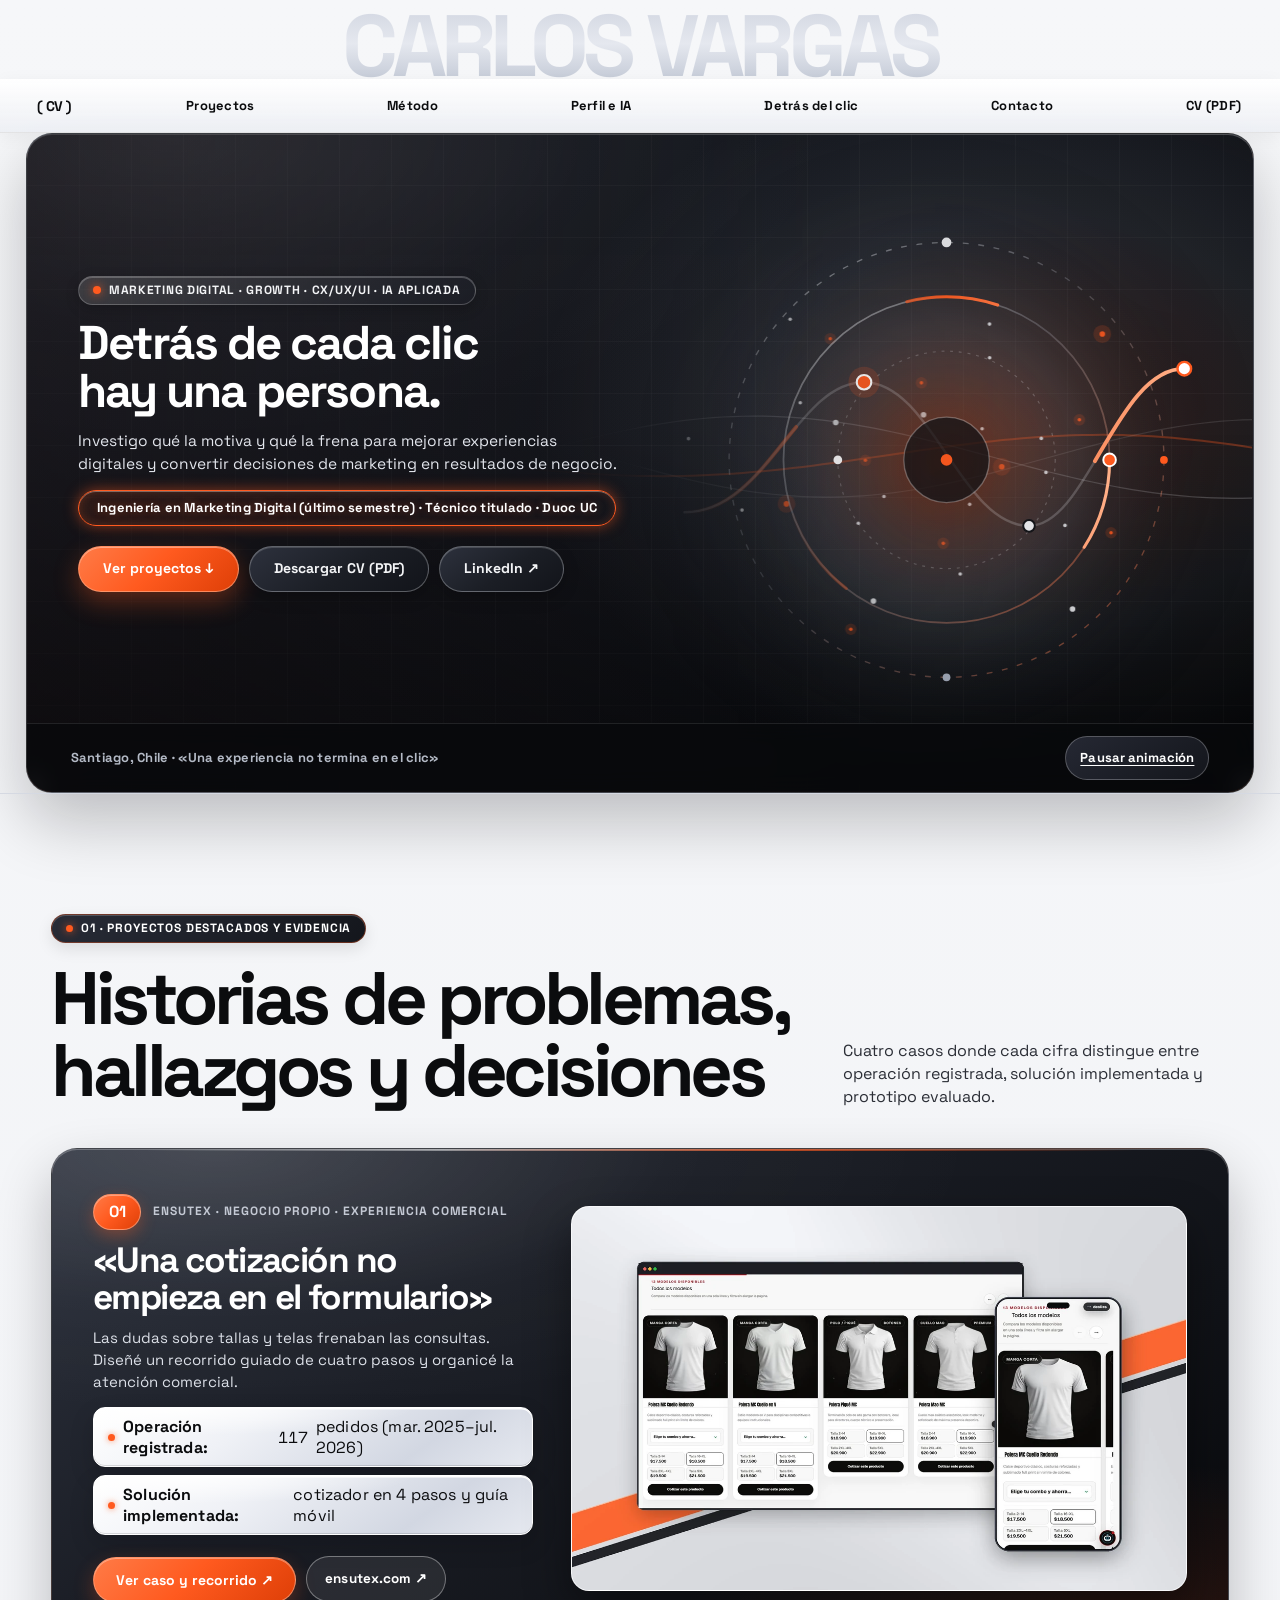
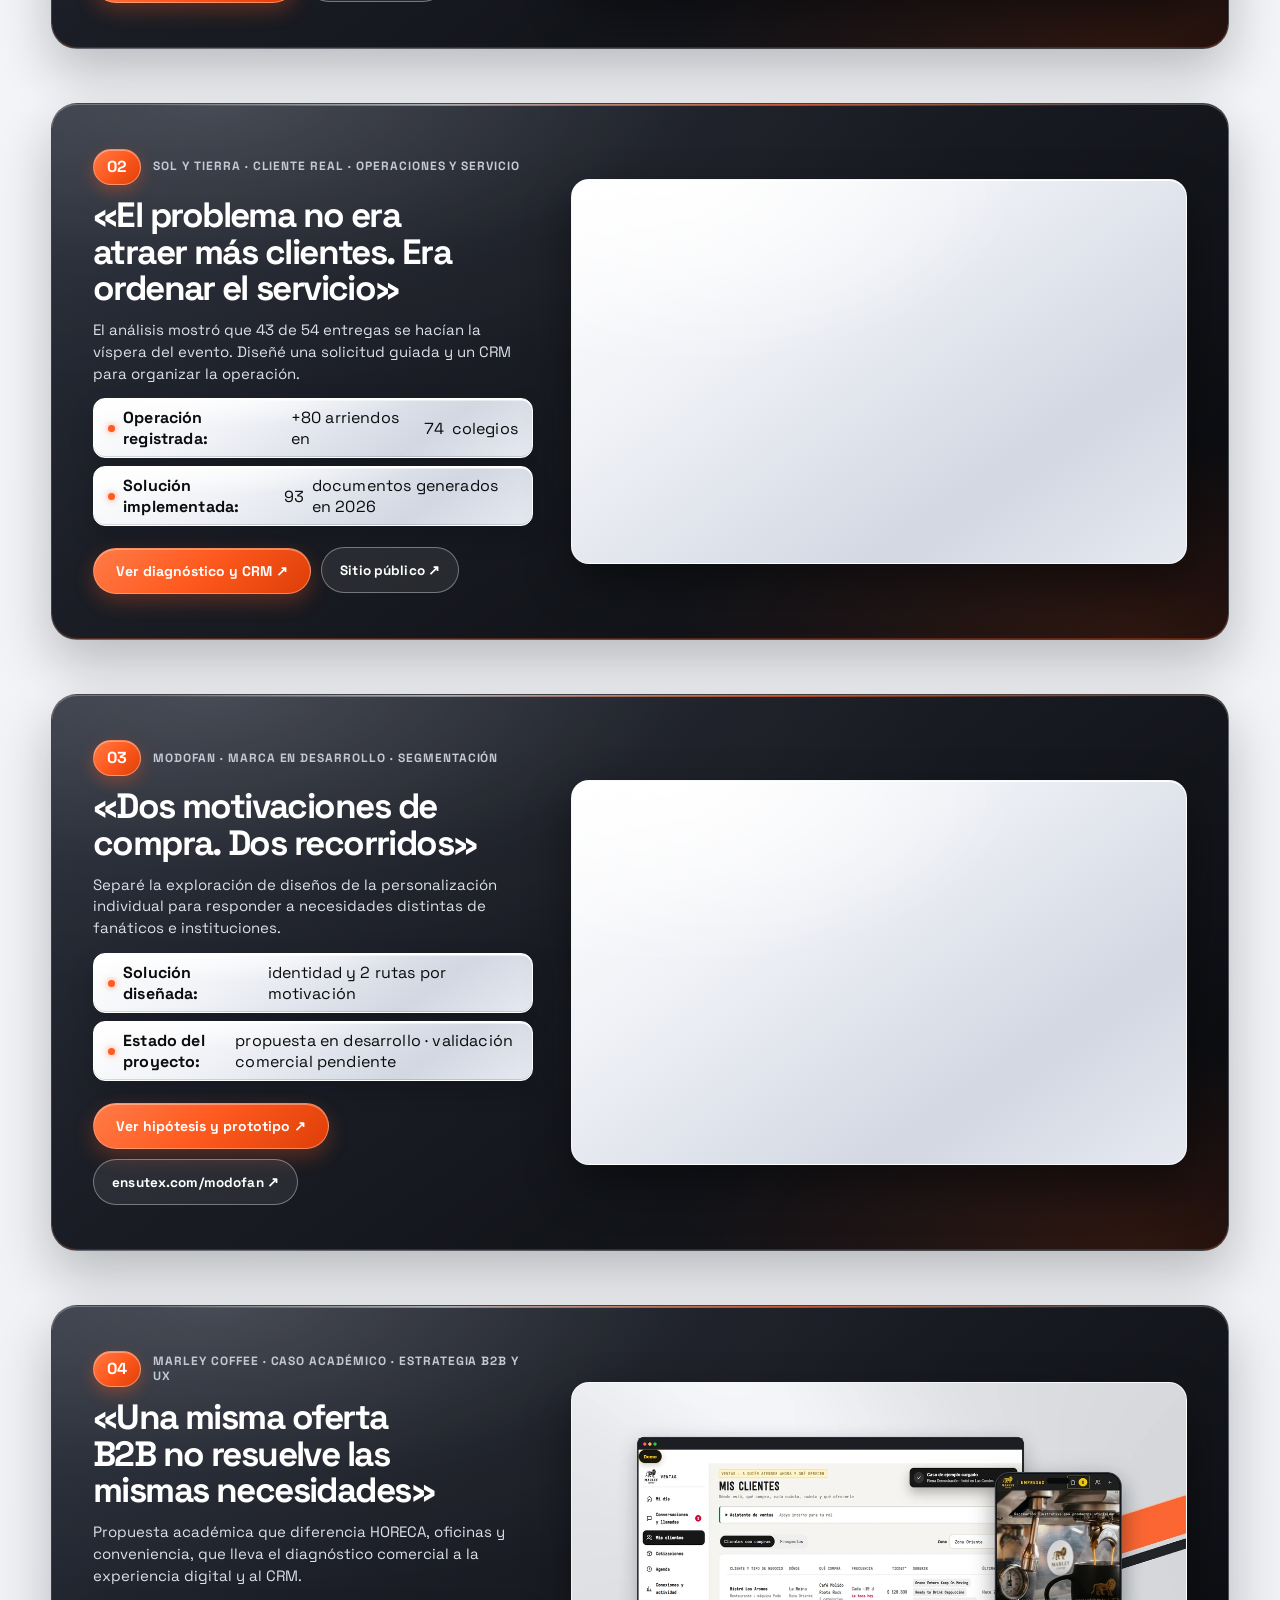
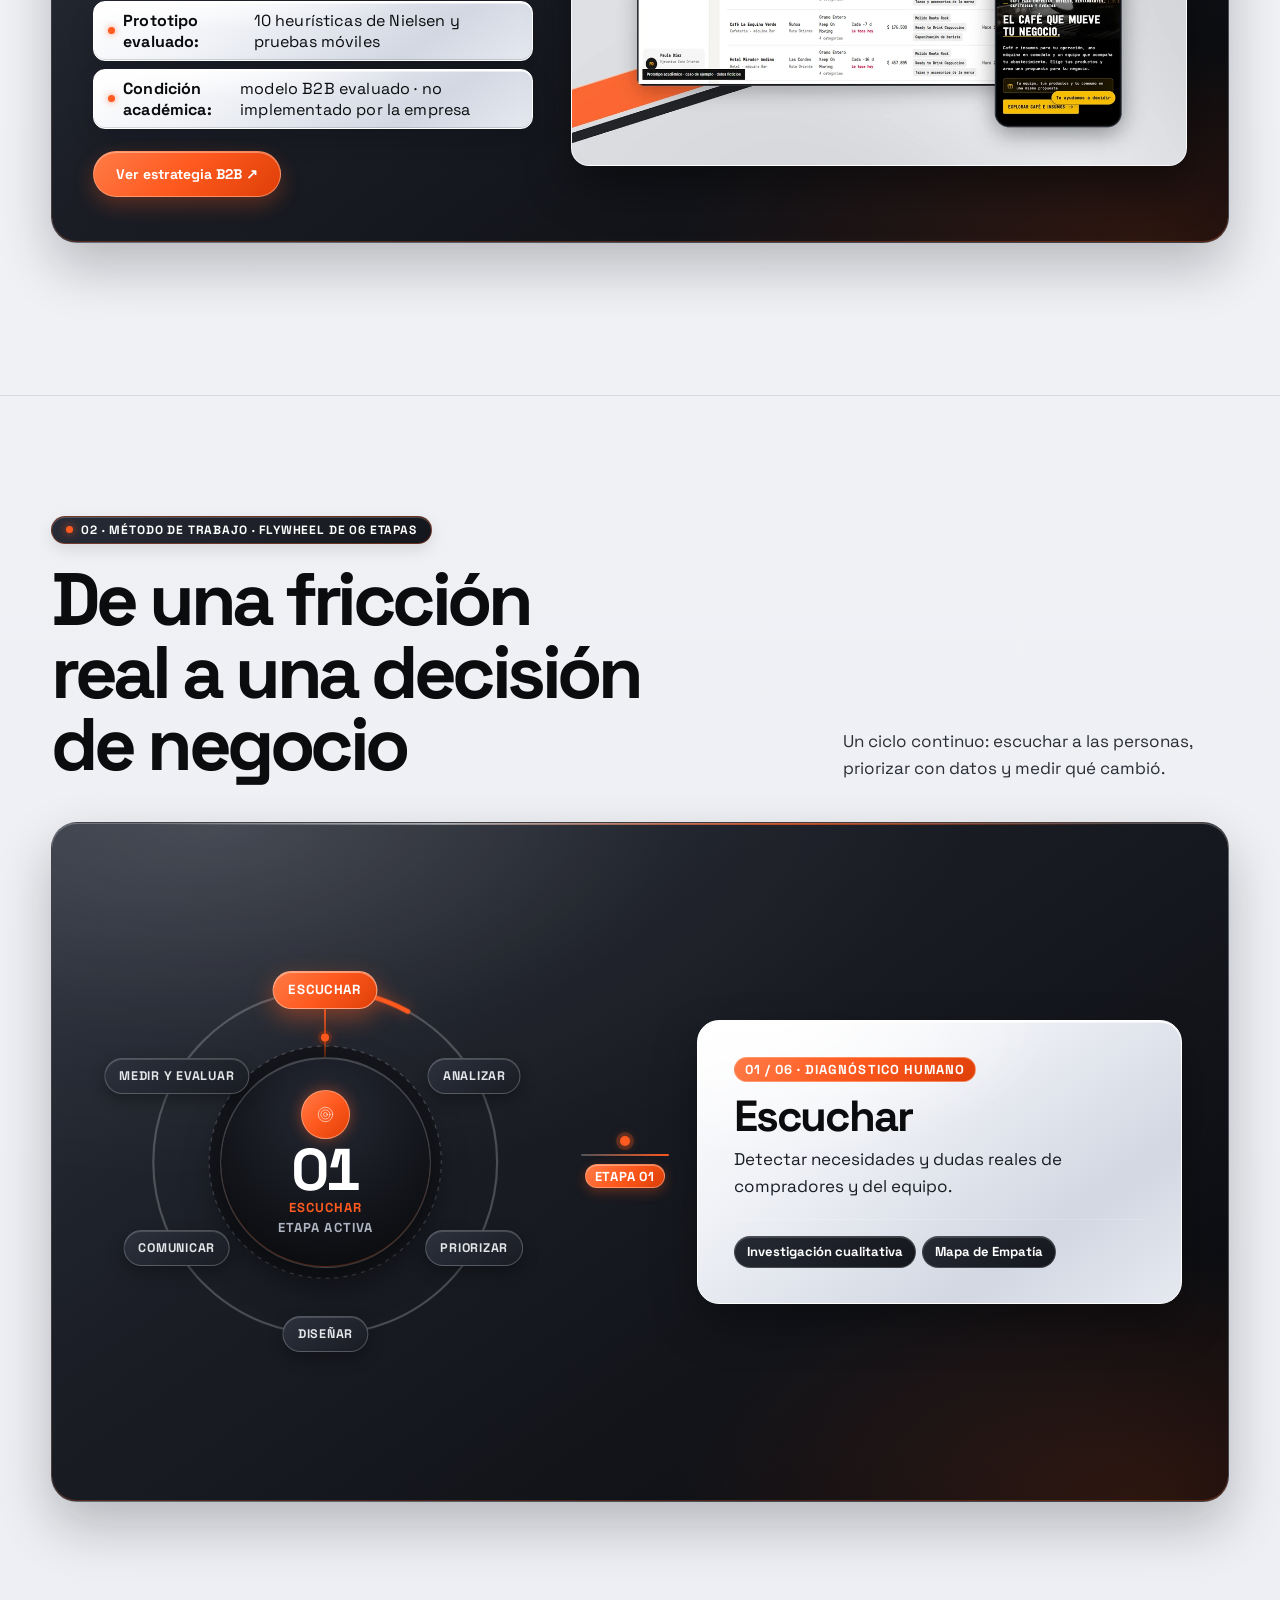
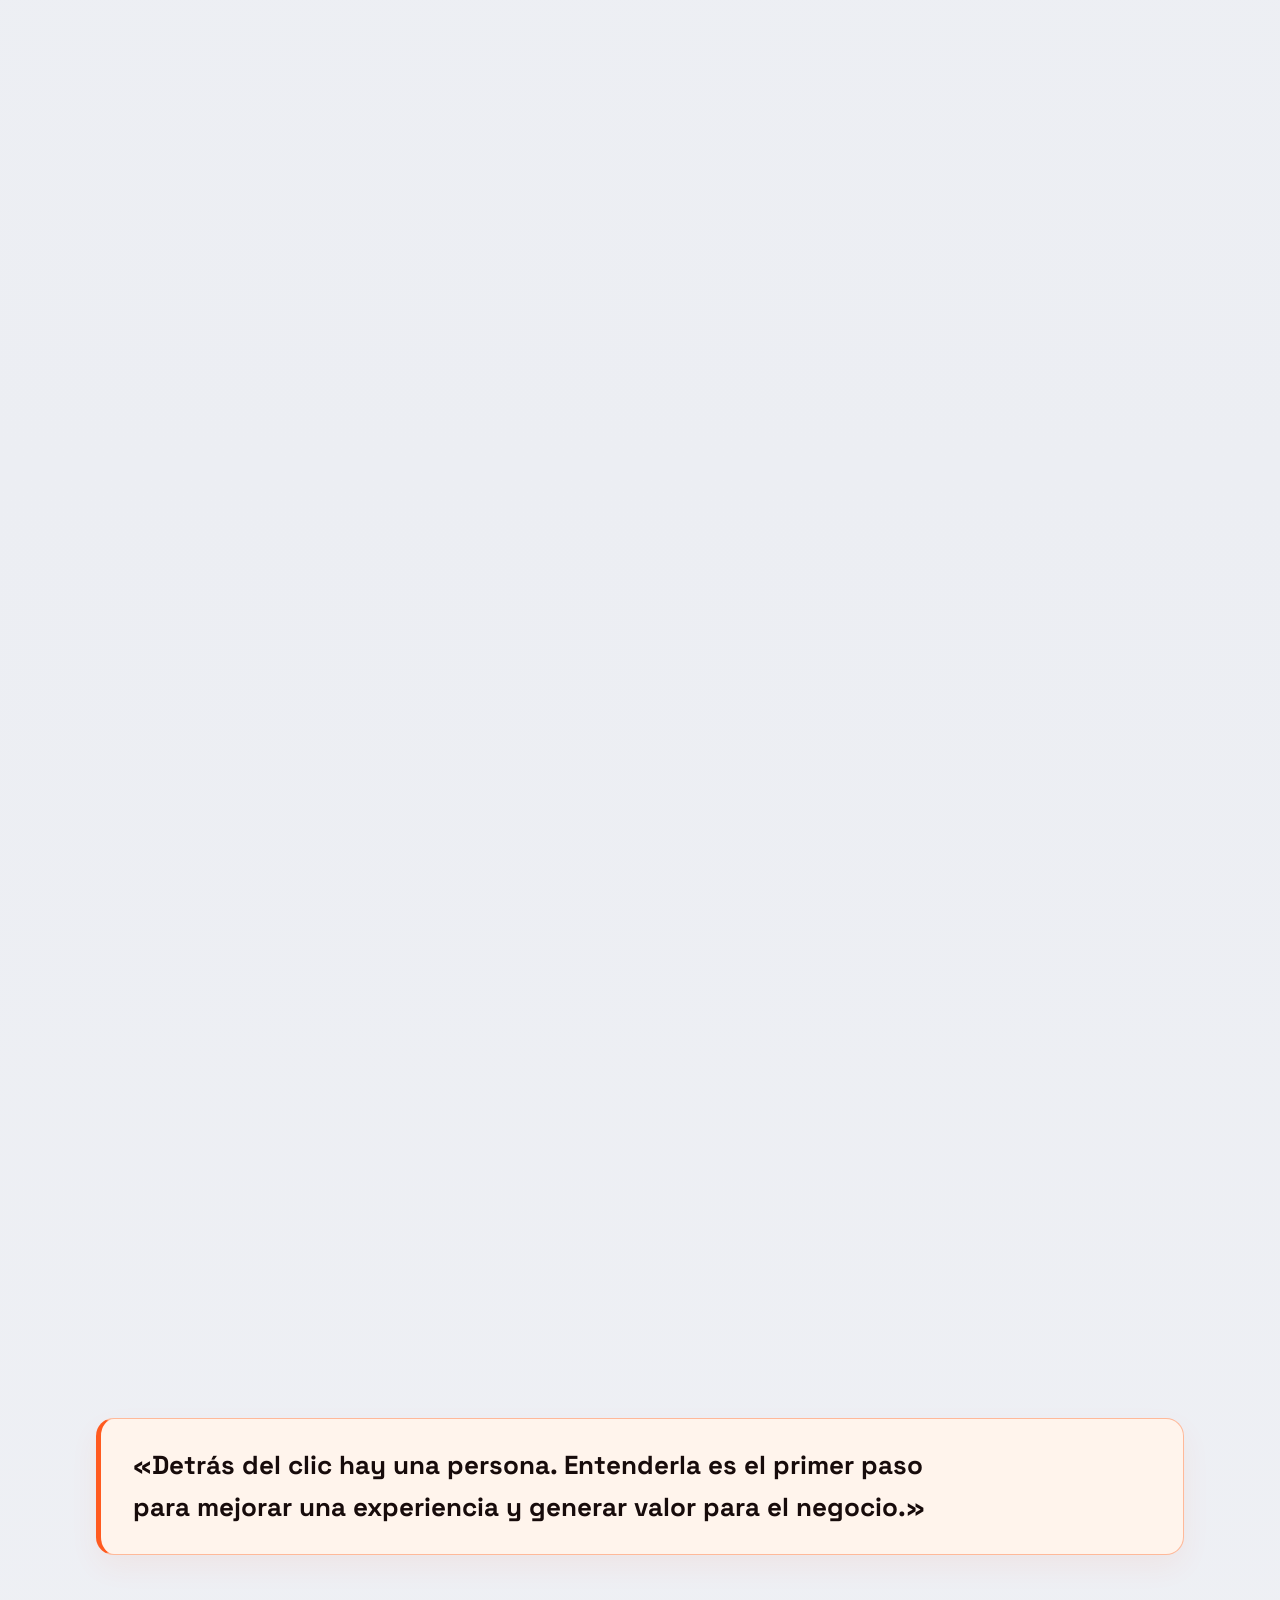
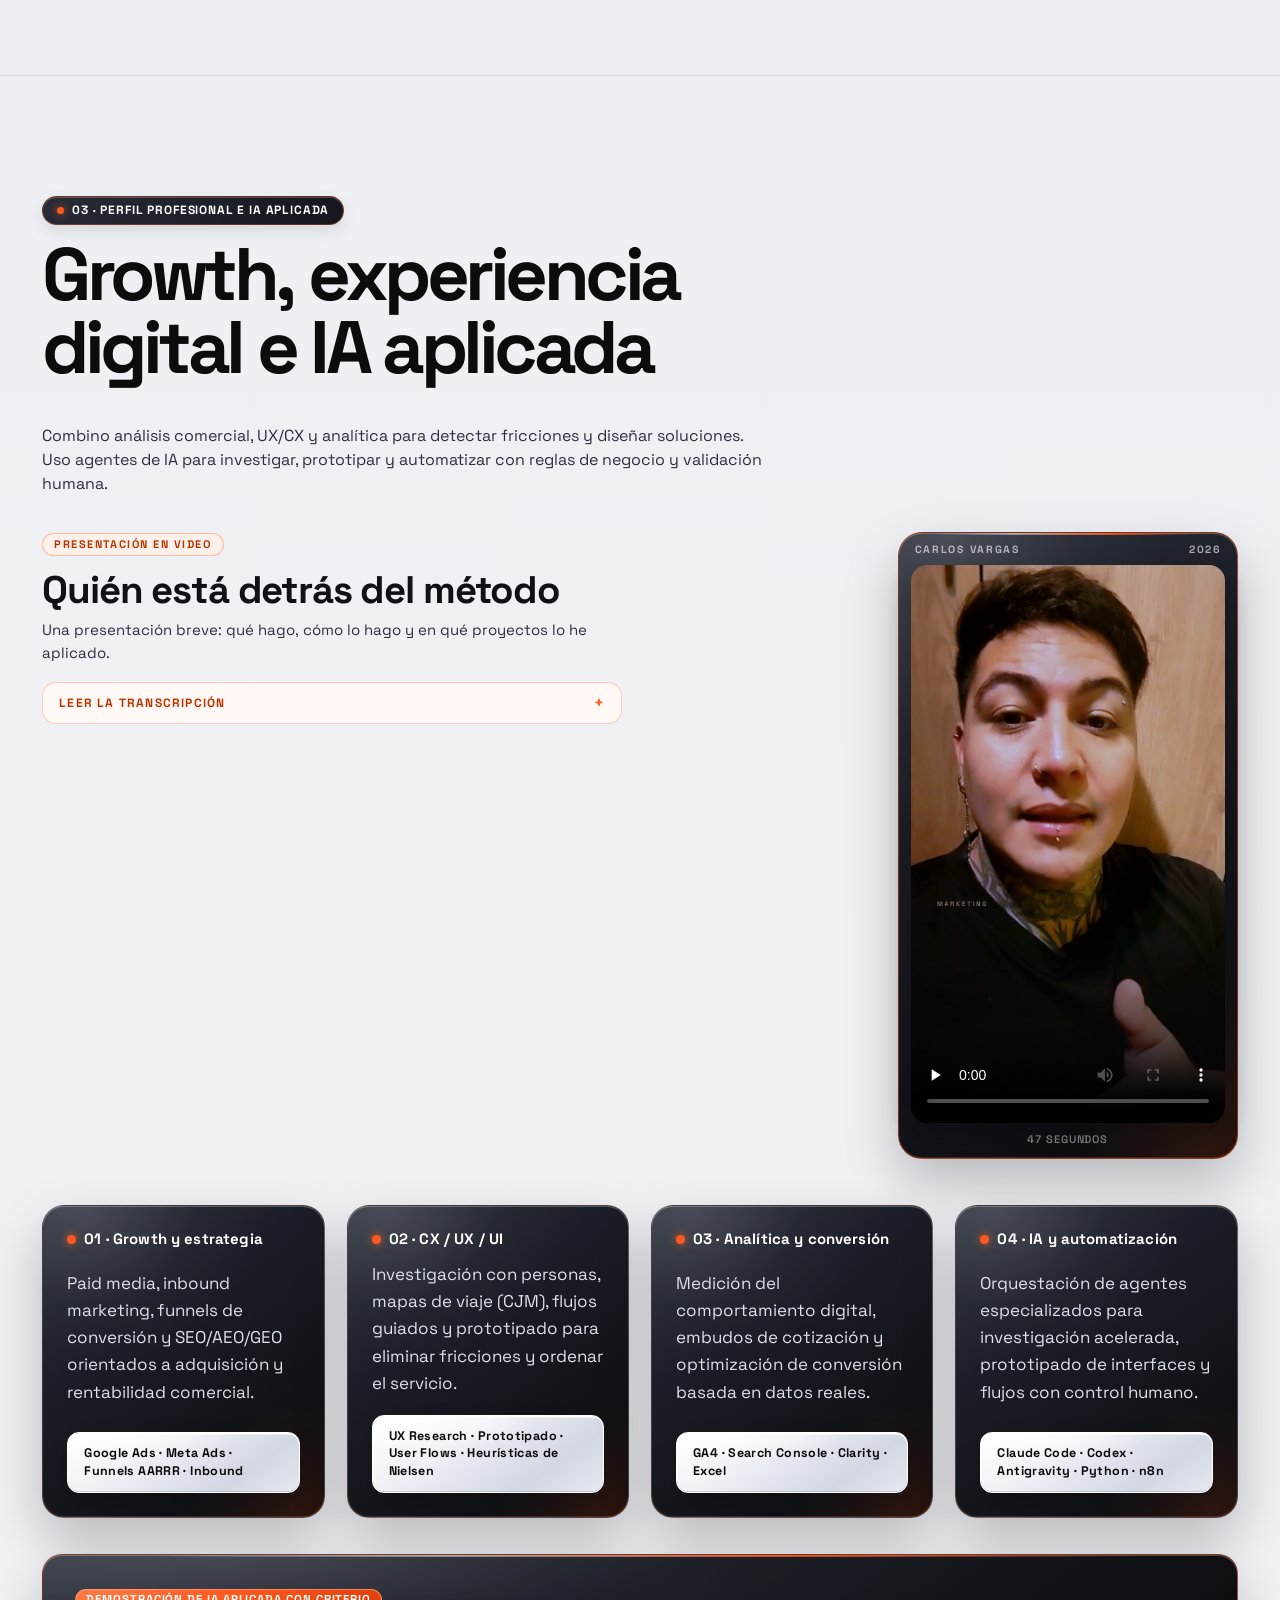
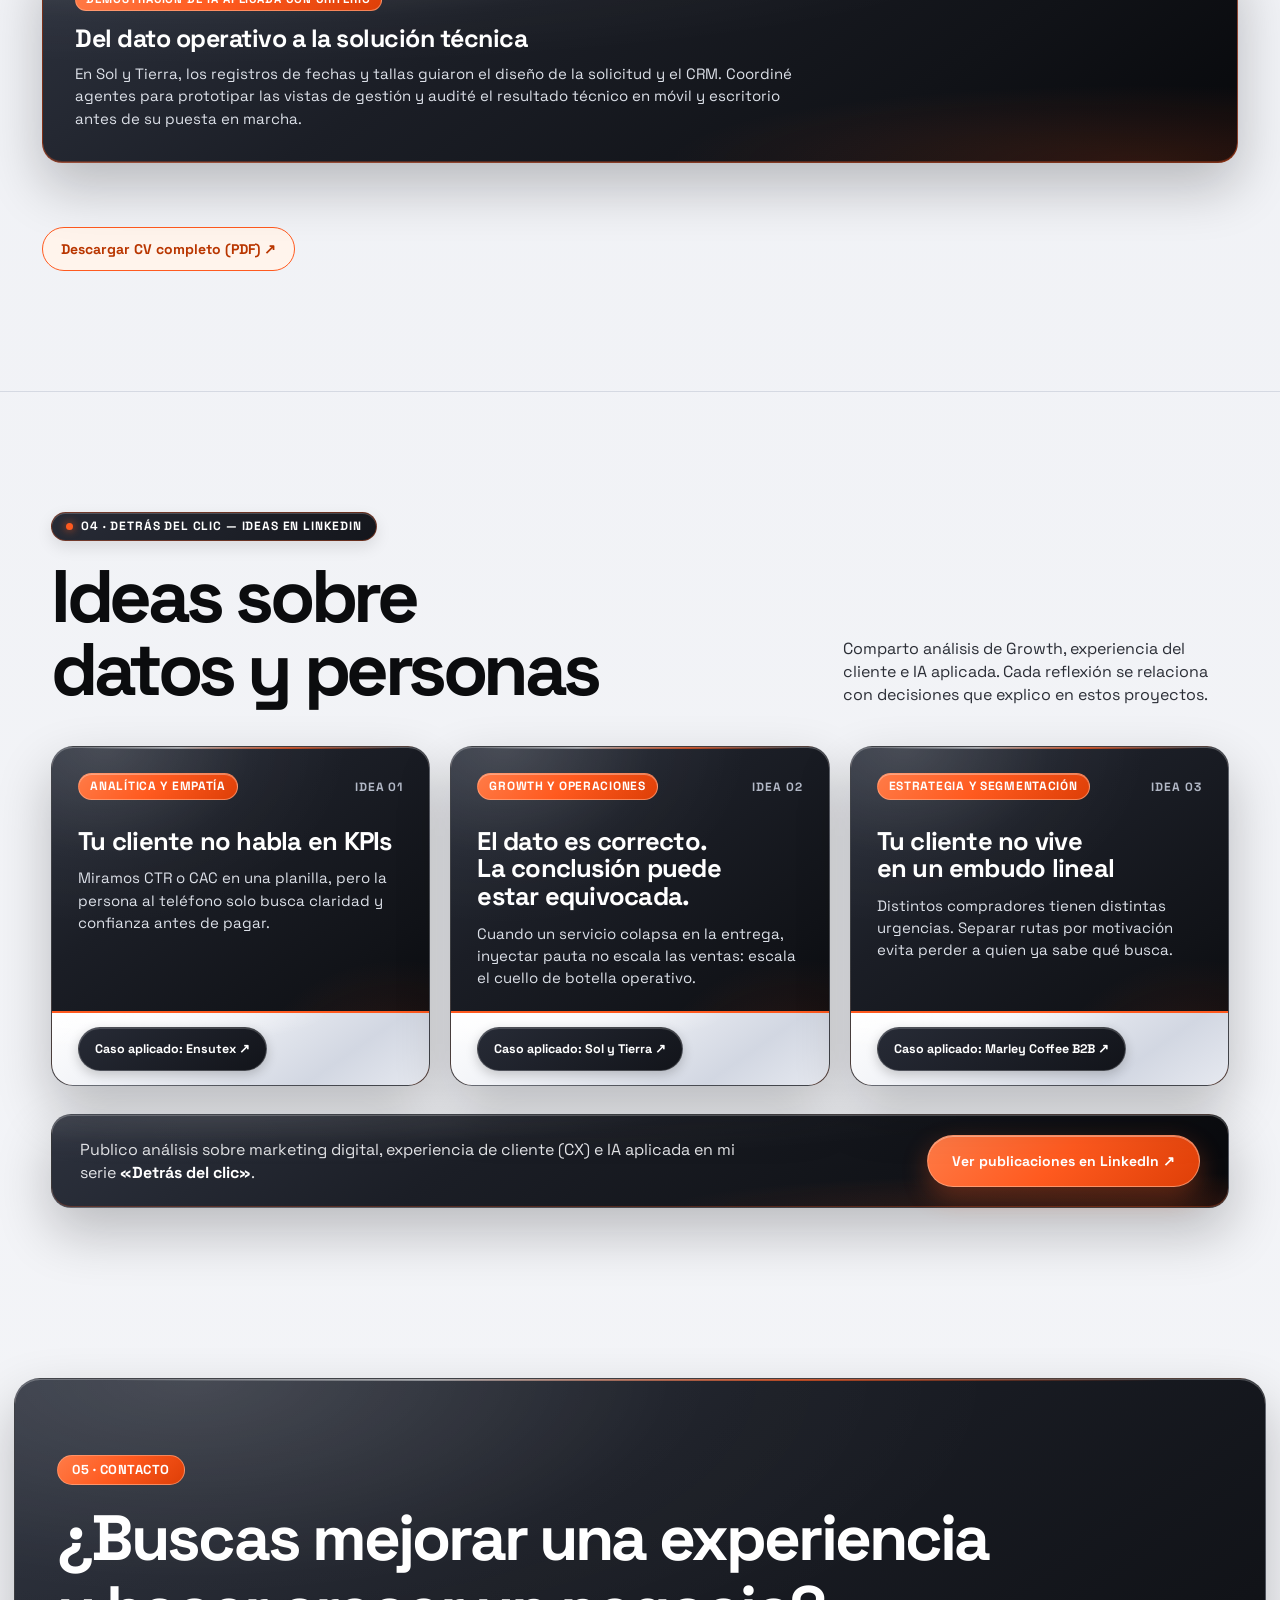
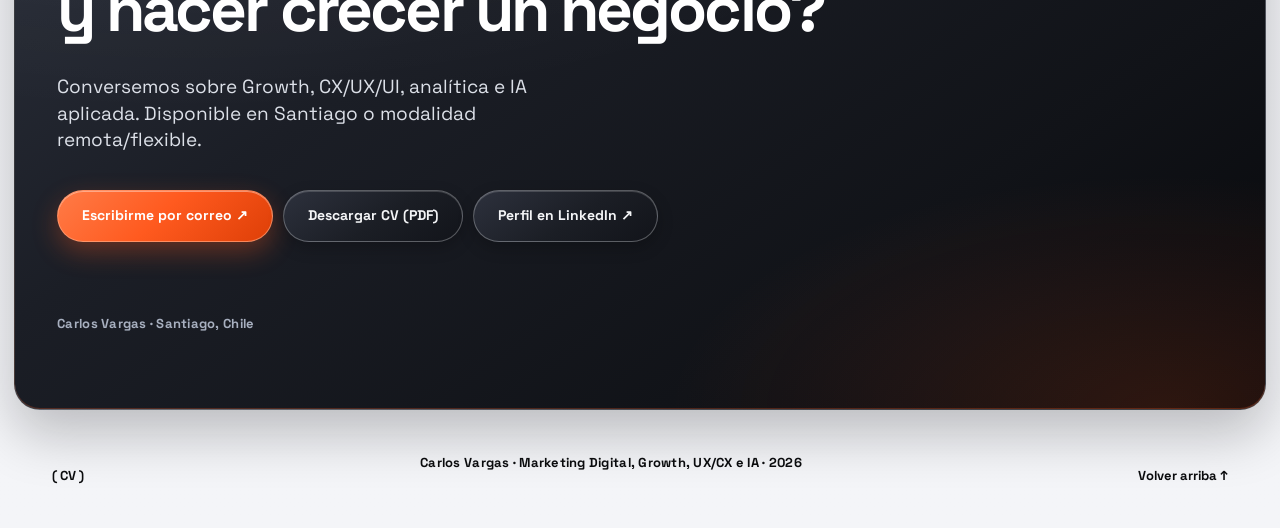
==== commit 08b2cacf: "feat(cv): separar CV ATS y CV con diseno en GitHub y enlazar diseno en portafolio" ====
--- a/index.html
+++ b/index.html
@@ -43,7 +43,7 @@
       <a href="#perfil">Perfil e IA</a>
       <a href="#detras-del-clic">Detrás del clic</a>
       <a href="#contacto">Contacto</a>
-      <a href="assets/cv/Carlos_Vargas_CV.pdf">CV (PDF)</a>
+      <a href="assets/cv/Carlos_Vargas_CV_Diseno.pdf">CV (PDF)</a>
     </nav>
     <button class="menu-toggle" type="button" aria-controls="site-nav" aria-expanded="false" data-menu-toggle>Menú <span aria-hidden="true">+</span></button>
   </header>
@@ -109,7 +109,7 @@
           <p class="hero__cred">Ingeniería en Marketing Digital (último semestre) · Técnico titulado · Duoc UC</p>
           <div class="hero__actions">
             <a class="button button--molten" href="#casos">Ver proyectos ↓</a>
-            <a class="button button--ghost-light" href="assets/cv/Carlos_Vargas_CV.pdf">Descargar CV (PDF)</a>
+            <a class="button button--ghost-light" href="assets/cv/Carlos_Vargas_CV_Diseno.pdf">Descargar CV (PDF)</a>
             <a class="button button--ghost-light" href="https://www.linkedin.com/in/carlosvargasmkt/" target="_blank" rel="noopener noreferrer">LinkedIn ↗</a>
           </div>
         </div>
@@ -322,7 +322,7 @@
         <p>En Sol y Tierra, los registros de fechas y tallas guiaron el diseño de la solicitud y el CRM. Coordiné agentes para prototipar las vistas de gestión y audité el resultado técnico en móvil y escritorio antes de su puesta en marcha.</p>
       </div>
 
-      <a class="text-link" href="assets/cv/Carlos_Vargas_CV.pdf">Descargar CV completo (PDF) ↗</a>
+      <a class="text-link" href="assets/cv/Carlos_Vargas_CV_Diseno.pdf">Descargar CV completo (PDF) ↗</a>
     </section>
 
     <section class="editorial-bridge section-pad" id="detras-del-clic" aria-labelledby="editorial-title">
@@ -386,7 +386,7 @@
       <p>Conversemos sobre Growth, CX/UX/UI, analítica e IA aplicada. Disponible en Santiago o modalidad remota/flexible.</p>
       <div class="contact__actions">
         <a class="button button--molten" href="mailto:carlosvarg1997@gmail.com?subject=Oportunidad%20profesional%20para%20Carlos%20Vargas">Escribirme por correo ↗</a>
-        <a class="button button--ghost-light" href="assets/cv/Carlos_Vargas_CV.pdf">Descargar CV (PDF)</a>
+        <a class="button button--ghost-light" href="assets/cv/Carlos_Vargas_CV_Diseno.pdf">Descargar CV (PDF)</a>
         <a class="button button--ghost-light" href="https://www.linkedin.com/in/carlosvargasmkt/" target="_blank" rel="noopener noreferrer">Perfil en LinkedIn ↗</a>
       </div>
       <small>Carlos Vargas · Santiago, Chile</small>
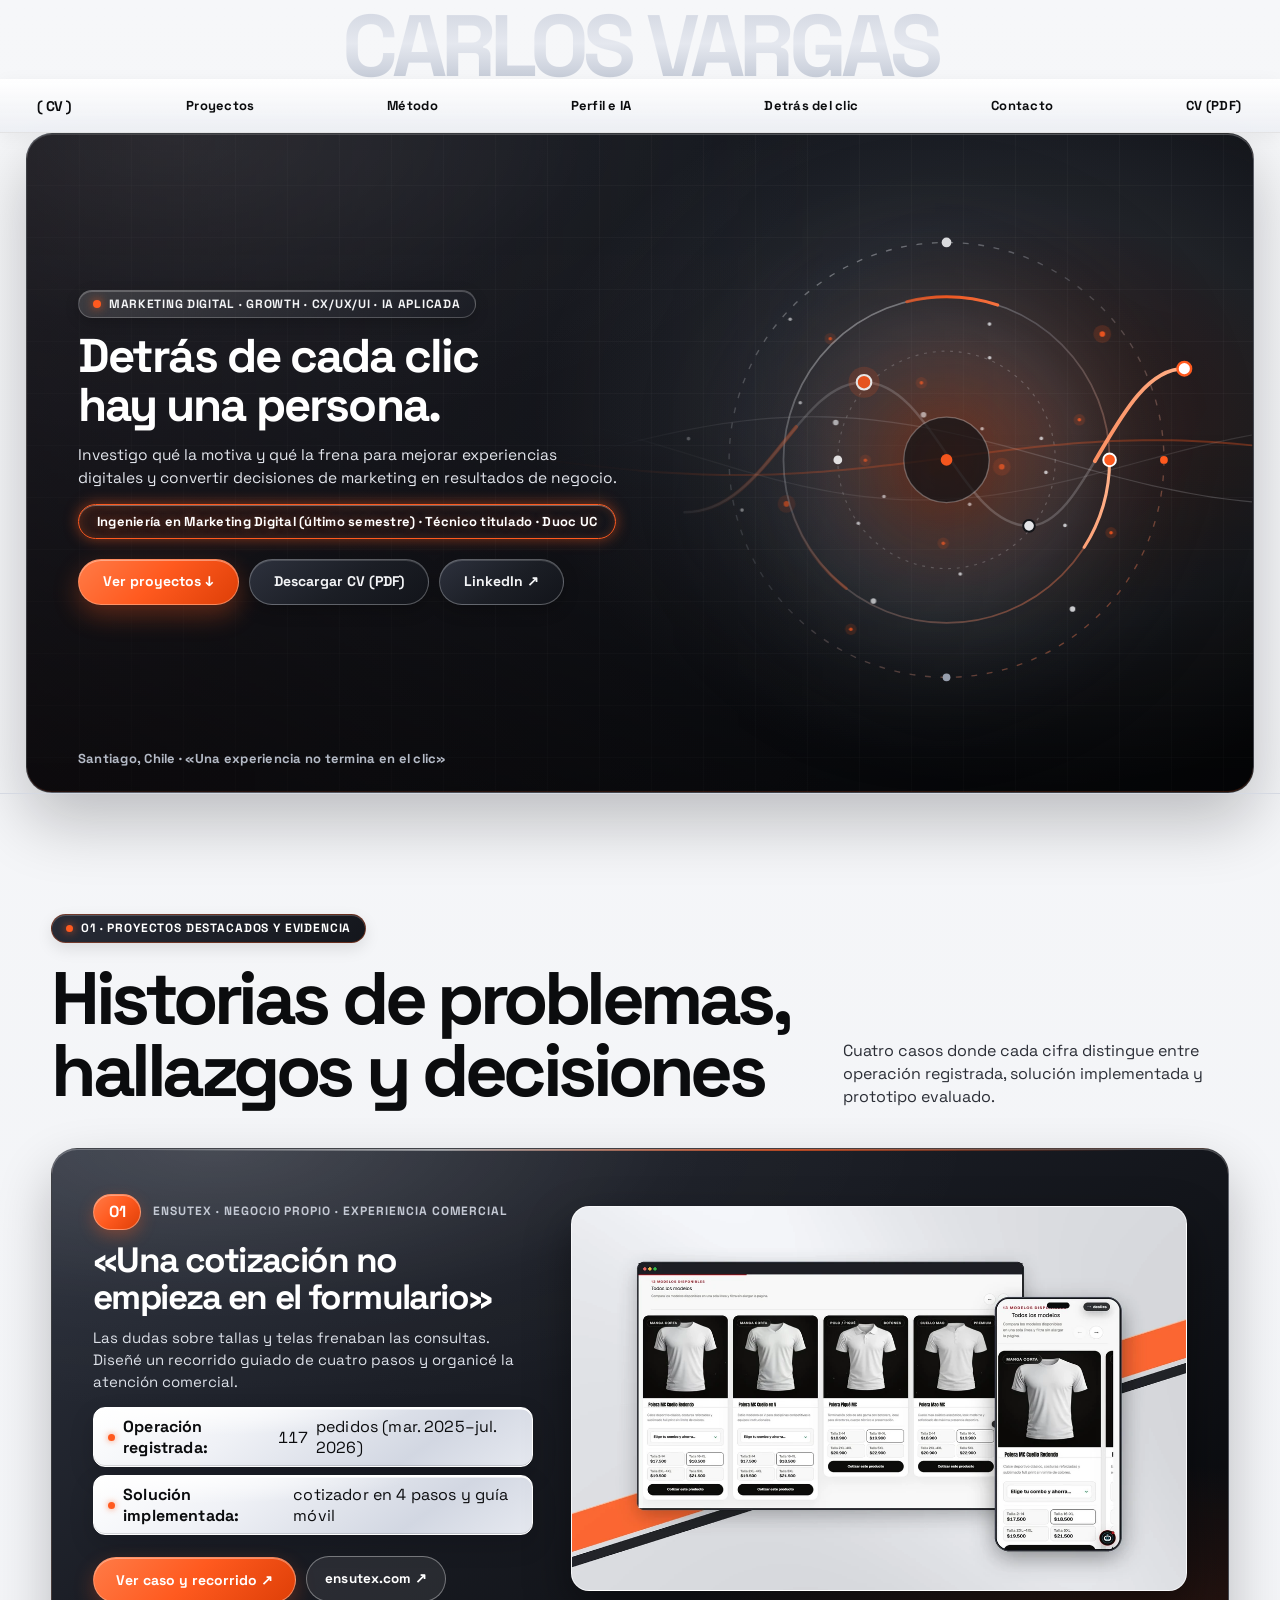
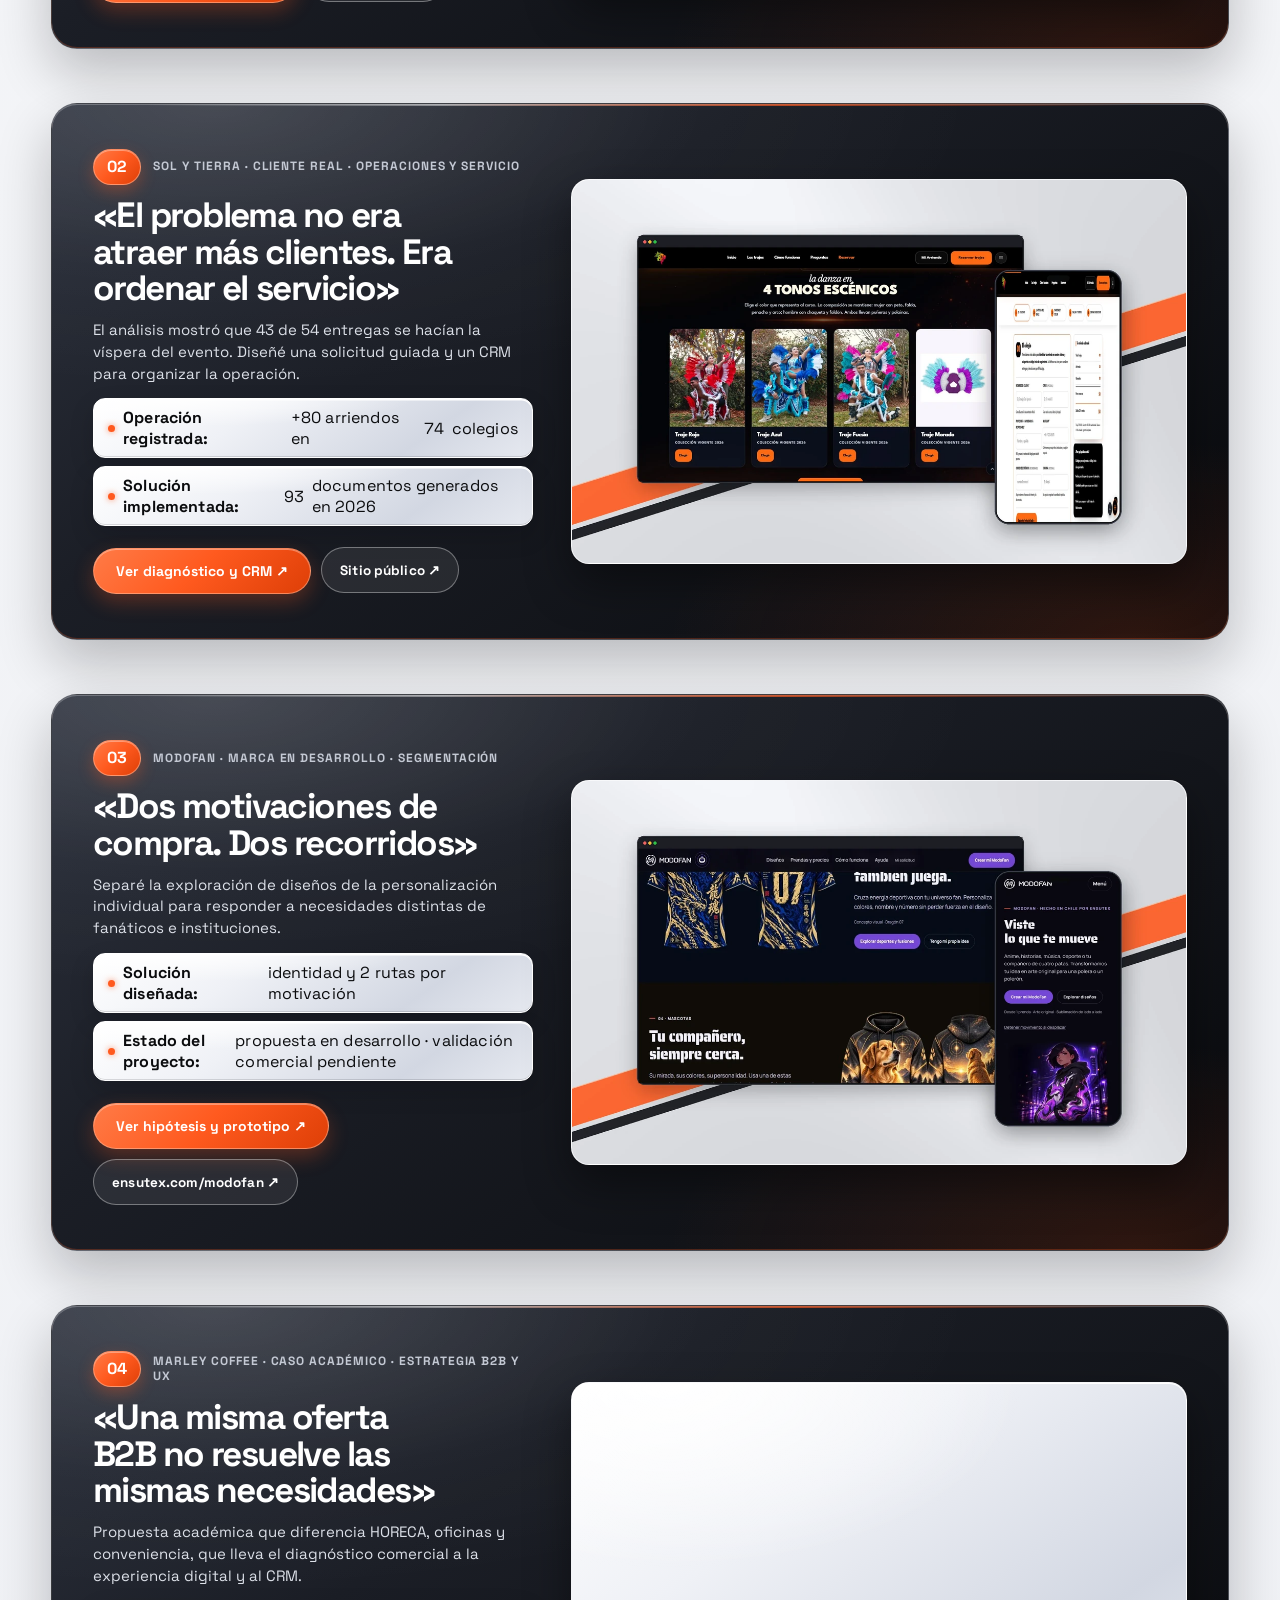
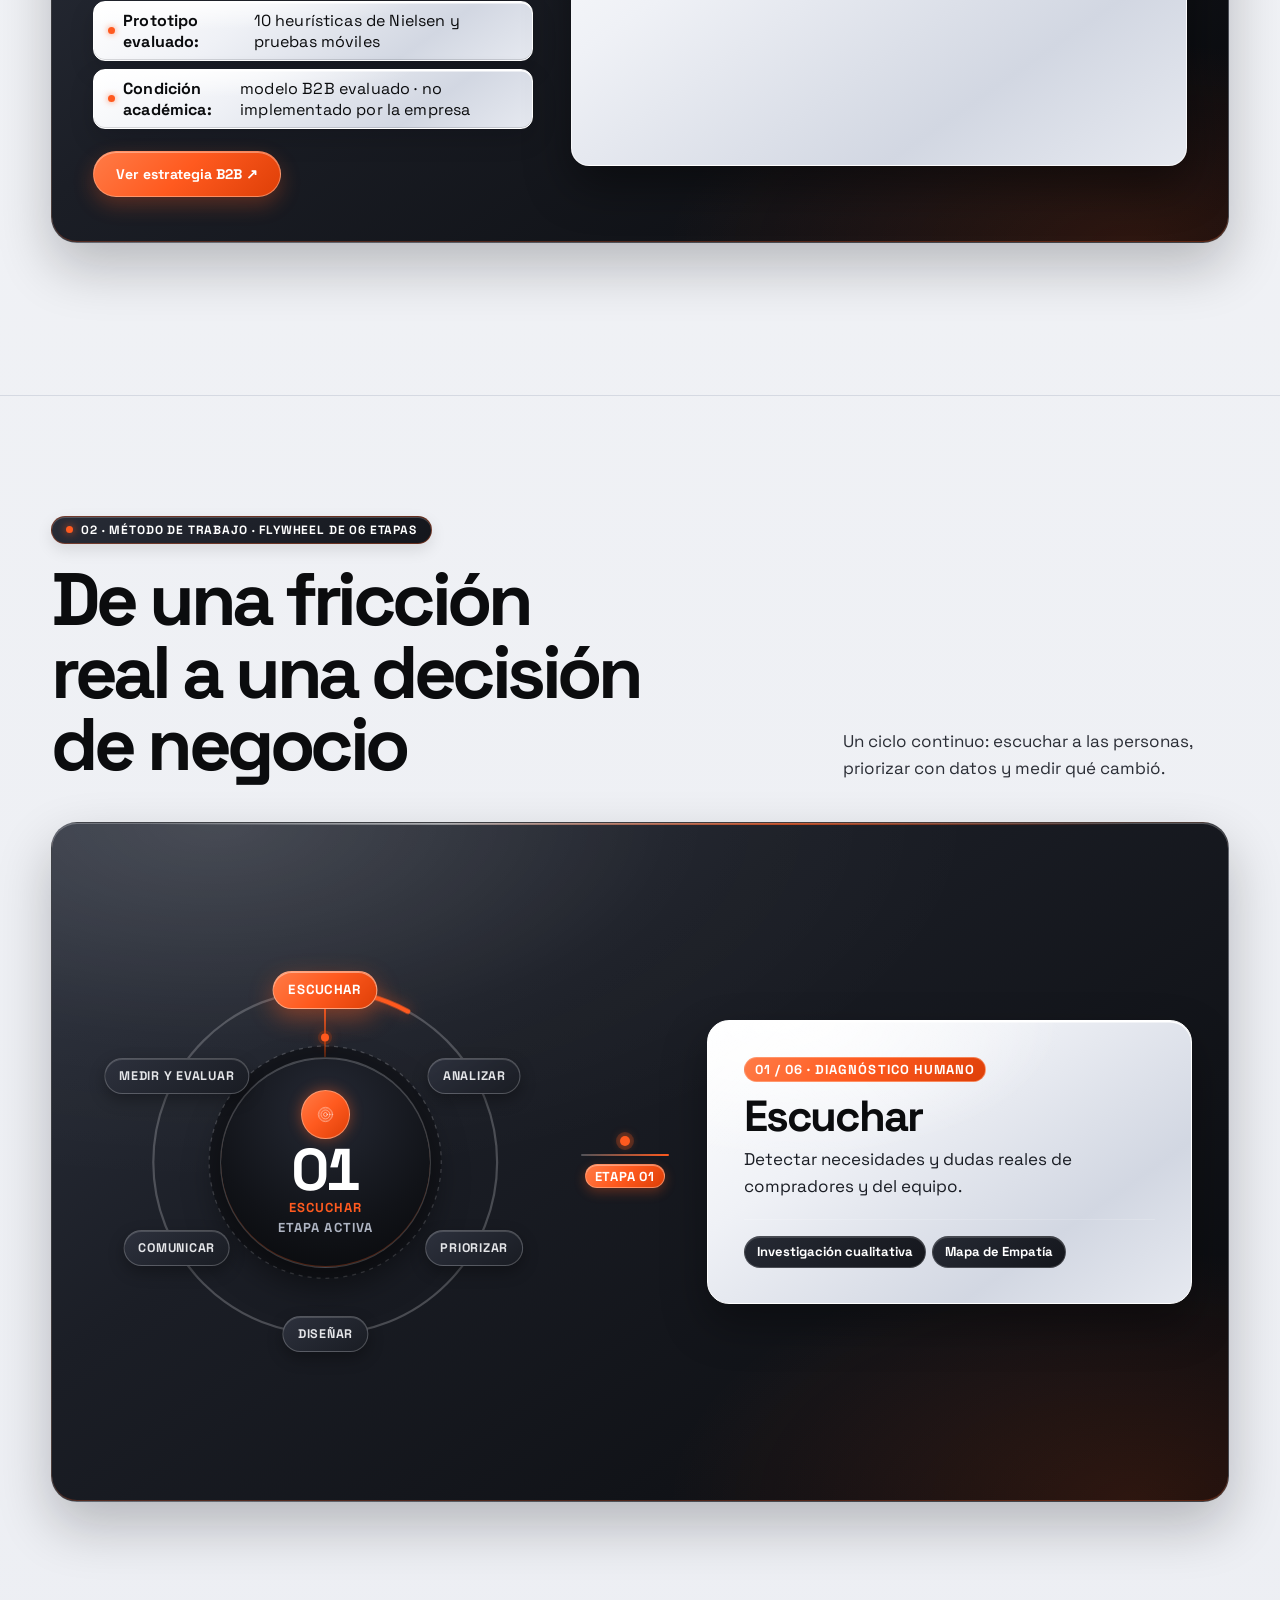
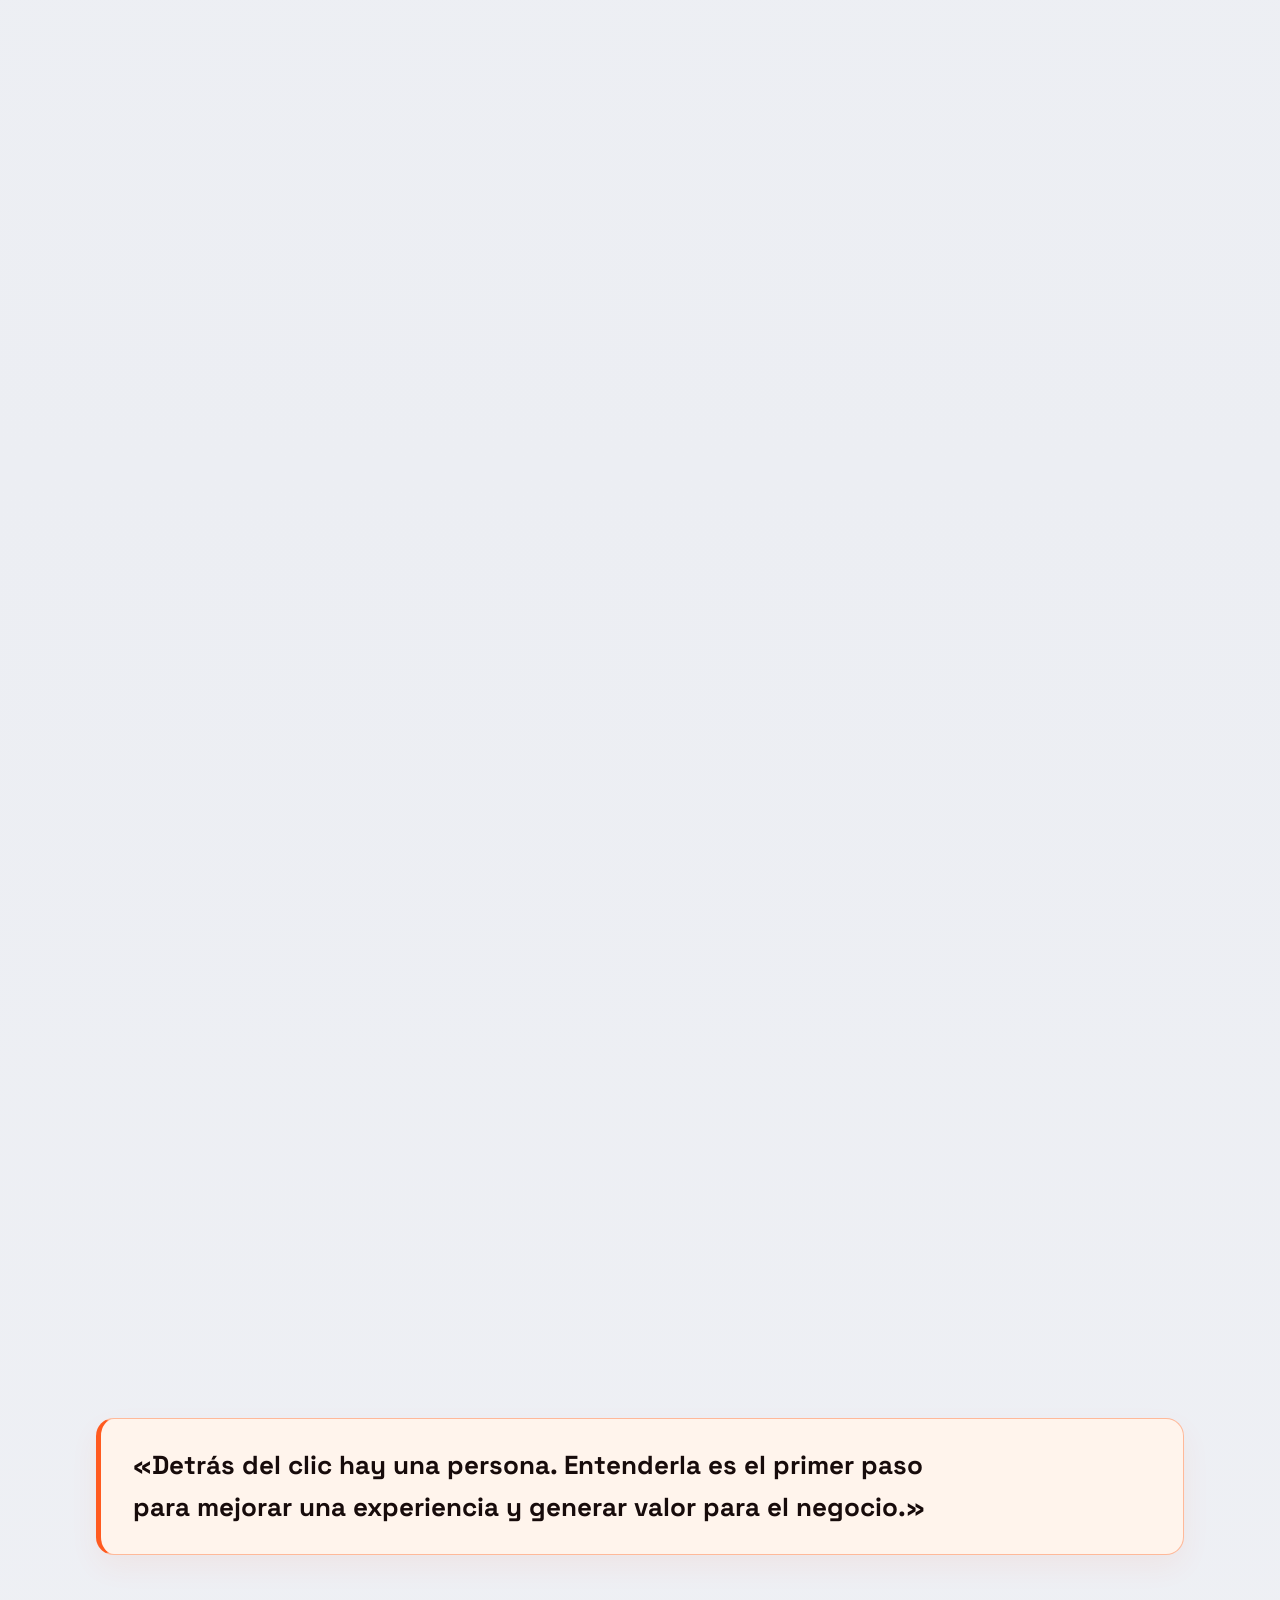
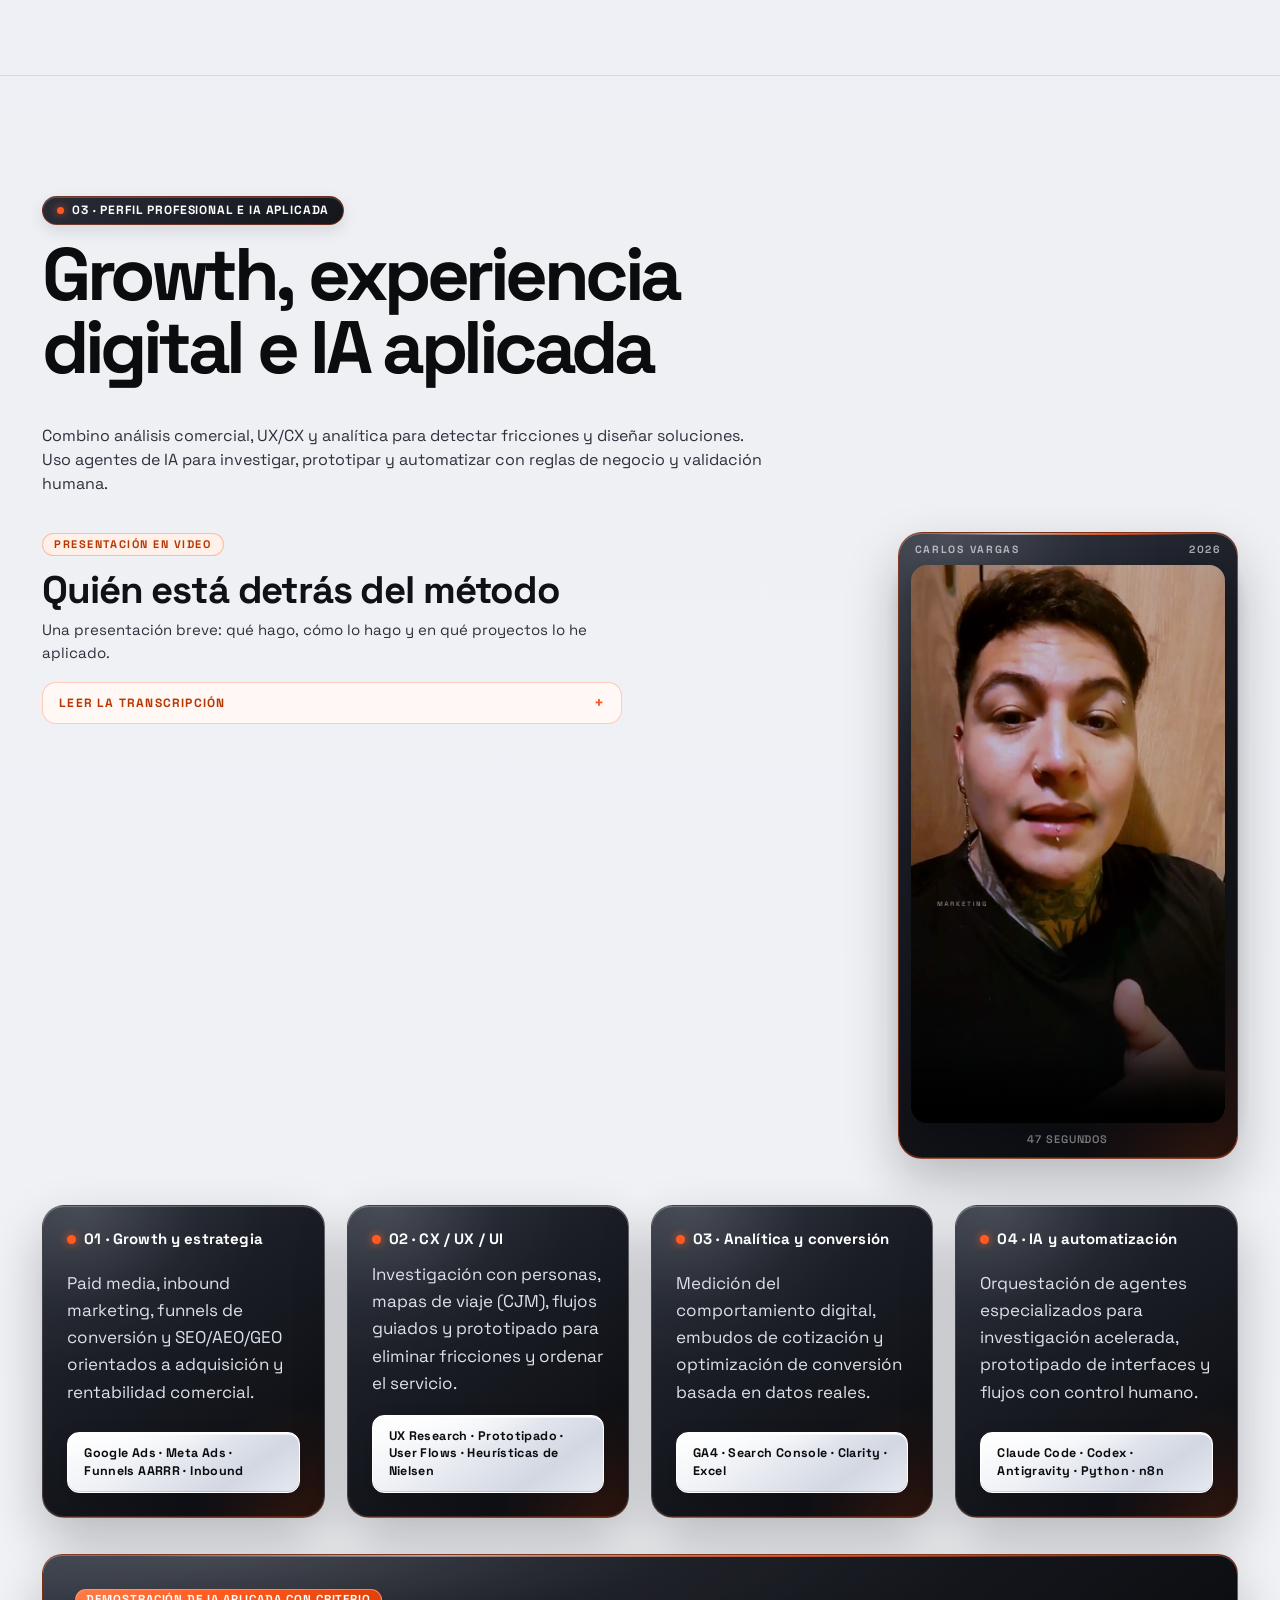
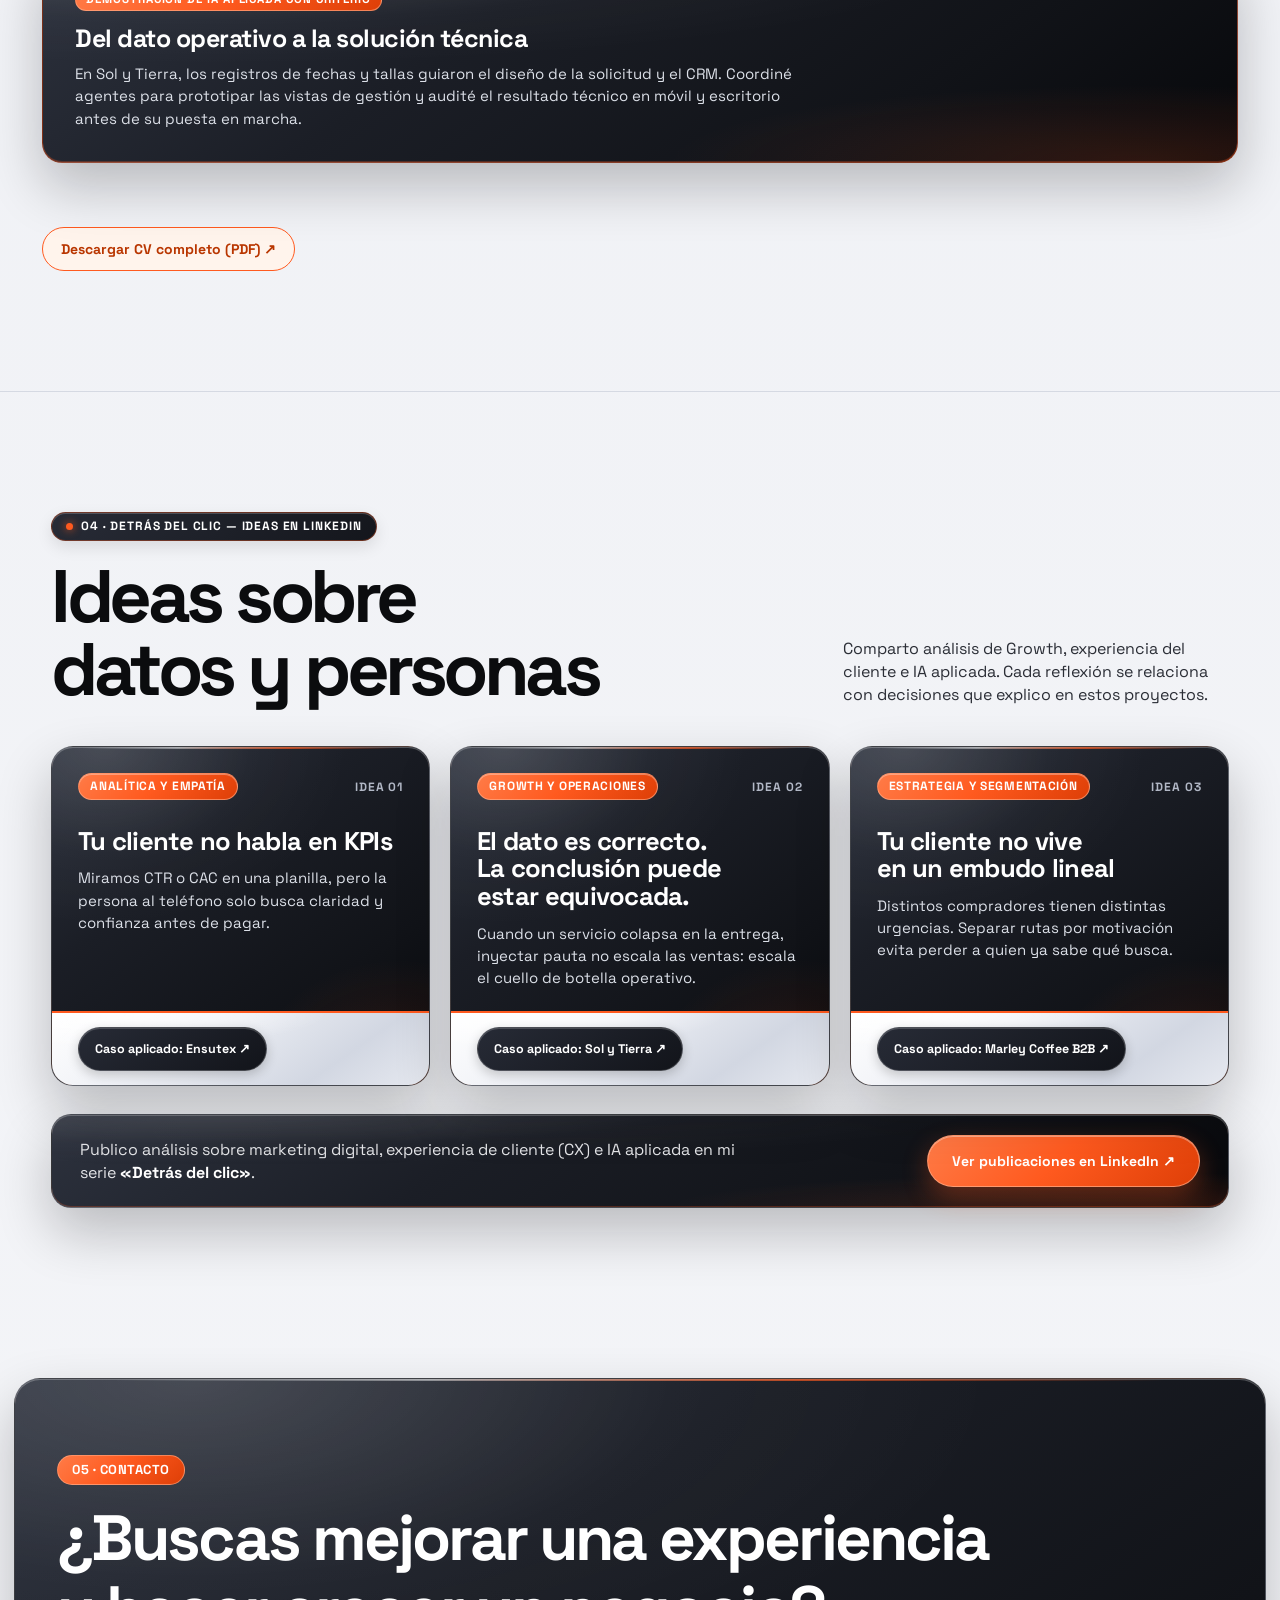
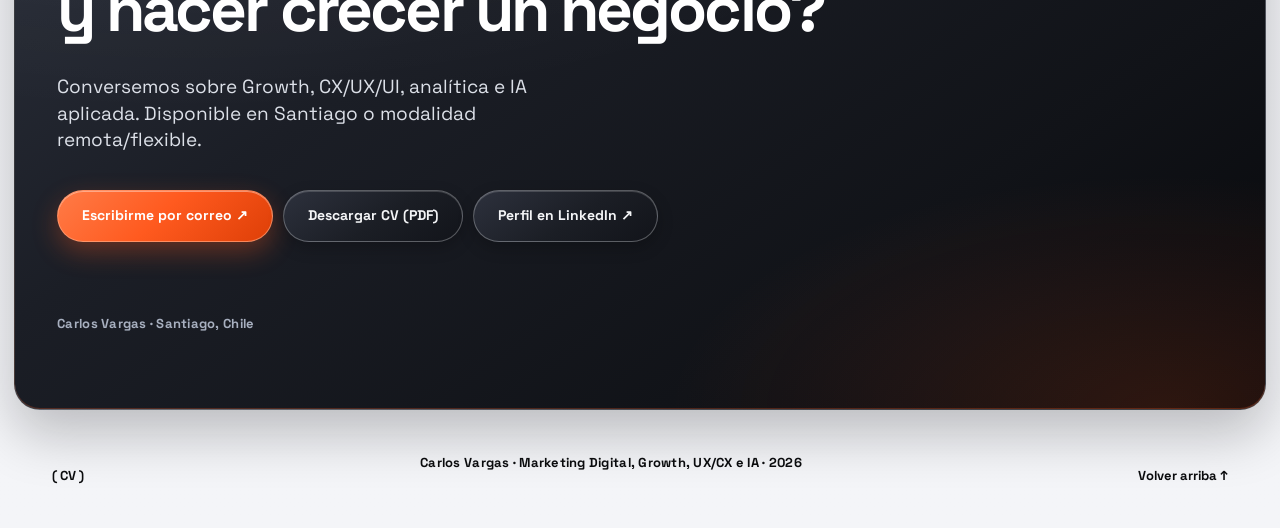
==== commit 1303e8b9: "fix(hero): fuera la barra negra y el botón de pausa inservible - El hero deja de tener la franja osc" ====
--- a/index.html
+++ b/index.html
@@ -26,8 +26,8 @@
   <link rel="stylesheet" href="assets/css/coherencia-20261027.css?v=20261027-revision-4">
   <link rel="stylesheet" href="assets/css/tipografia-unificada.css?v=20261027-1">
   <link rel="stylesheet" href="assets/css/legibilidad-20261028.css?v=1">
-  <link rel="stylesheet" href="assets/css/portfolio-v5.css?v=20261111-sinvelo-2">
-  <script src="assets/js/v2-home.js?v=20261025-sintesis-1" defer></script>
+  <link rel="stylesheet" href="assets/css/portfolio-v5.css?v=20261111-sinvelo-3">
+  <script src="assets/js/v2-home.js?v=20261111-sinvelo-3" defer></script>
   <script src="assets/js/v4-motion.js?v=20261025-relato-1" defer></script>
   <script src="assets/js/coherencia-20261027.js?v=20261027-1" defer></script>
   <script src="assets/js/portfolio-v5.js?v=20261111-sinvelo-2" defer></script>
@@ -114,7 +114,7 @@
           </div>
         </div>
       </div>
-      <div class="hero__bottom"><span>Santiago, Chile · «Una experiencia no termina en el clic»</span><button type="button" class="motion-toggle" aria-pressed="false" data-motion-toggle>Pausar animación</button></div>
+      <p class="hero__bottom">Santiago, Chile · «Una experiencia no termina en el clic»</p>
     </section>
 
     <section class="projects-v6 section-pad" id="casos" aria-labelledby="projects-title">
--- a/assets/css/portfolio-v5.css
+++ b/assets/css/portfolio-v5.css
@@ -1790,32 +1790,23 @@
 }
 
 .hero__bottom {
-  position: relative !important;
-  left: 0 !important;
-  right: 0 !important;
-  bottom: 0 !important;
+  position: static !important;
   z-index: 2;
+  align-self: flex-start !important;
   margin: 0 !important;
-  padding: 12px clamp(24px, 3.5vw, 44px) !important;
-  border-top: 1px solid rgba(255, 255, 255, 0.1) !important;
-  background: rgba(9, 10, 13, 0.76) !important;
-  backdrop-filter: blur(12px) !important;
-  -webkit-backdrop-filter: blur(12px) !important;
+  padding: 0 clamp(26px, 4vw, 54px) clamp(16px, 2.2vw, 24px) !important;
+  border: 0 !important;
+  background: none !important;
+  backdrop-filter: none !important;
+  -webkit-backdrop-filter: none !important;
   color: #B4BAC6 !important;
-  display: flex !important;
-  justify-content: space-between !important;
-  align-items: center !important;
-  width: 100% !important;
+  display: block !important;
+  width: auto !important;
   box-sizing: border-box !important;
-}
-
-.motion-toggle {
-  flex-shrink: 0 !important;
-  margin: 0 !important;
-  padding: 6px 14px !important;
-  border-color: rgba(228, 229, 232, 0.28) !important;
-  background: linear-gradient(145deg, #252833 0%, #14161C 100%) !important;
-  color: #FFFFFF !important;
+  font-size: 13px !important;
+  line-height: 1.4 !important;
+  letter-spacing: 0.02em !important;
+  text-transform: none !important;
 }
 
 /* -------------------------------------------------------------------------
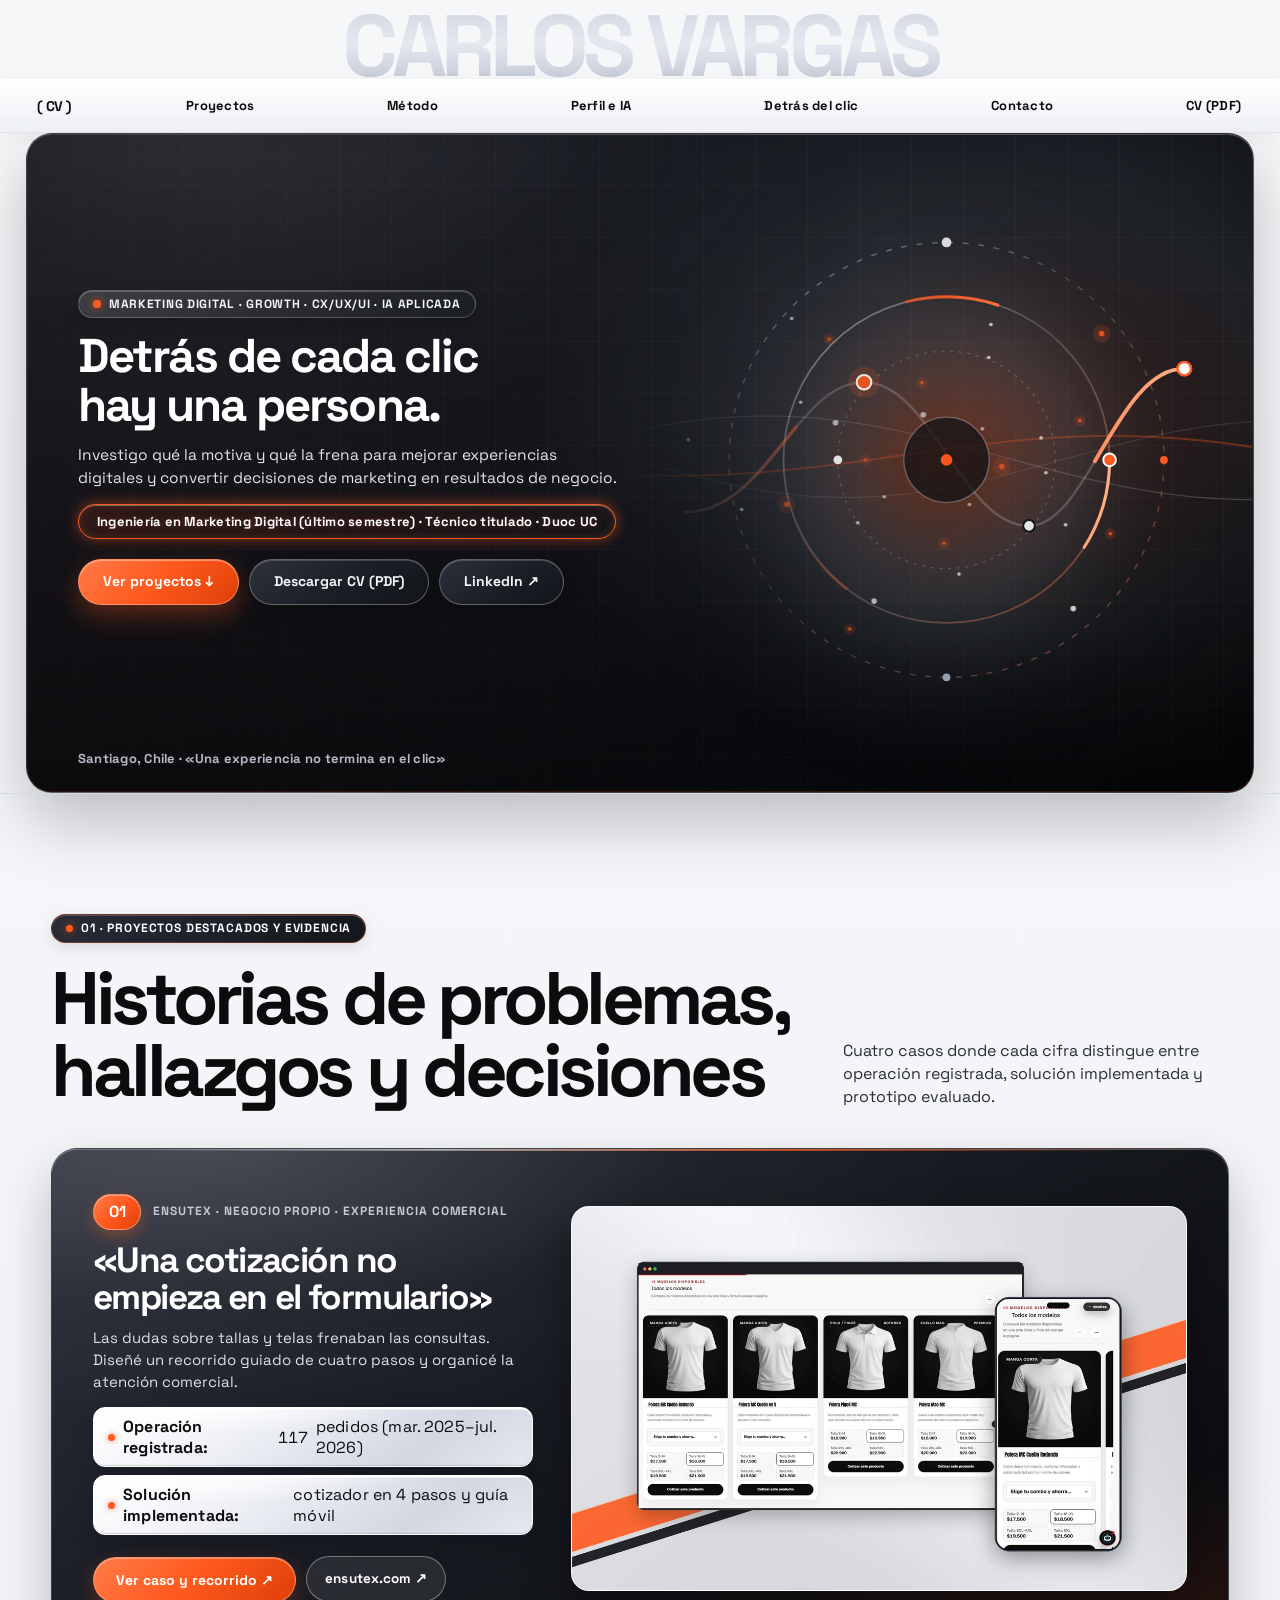
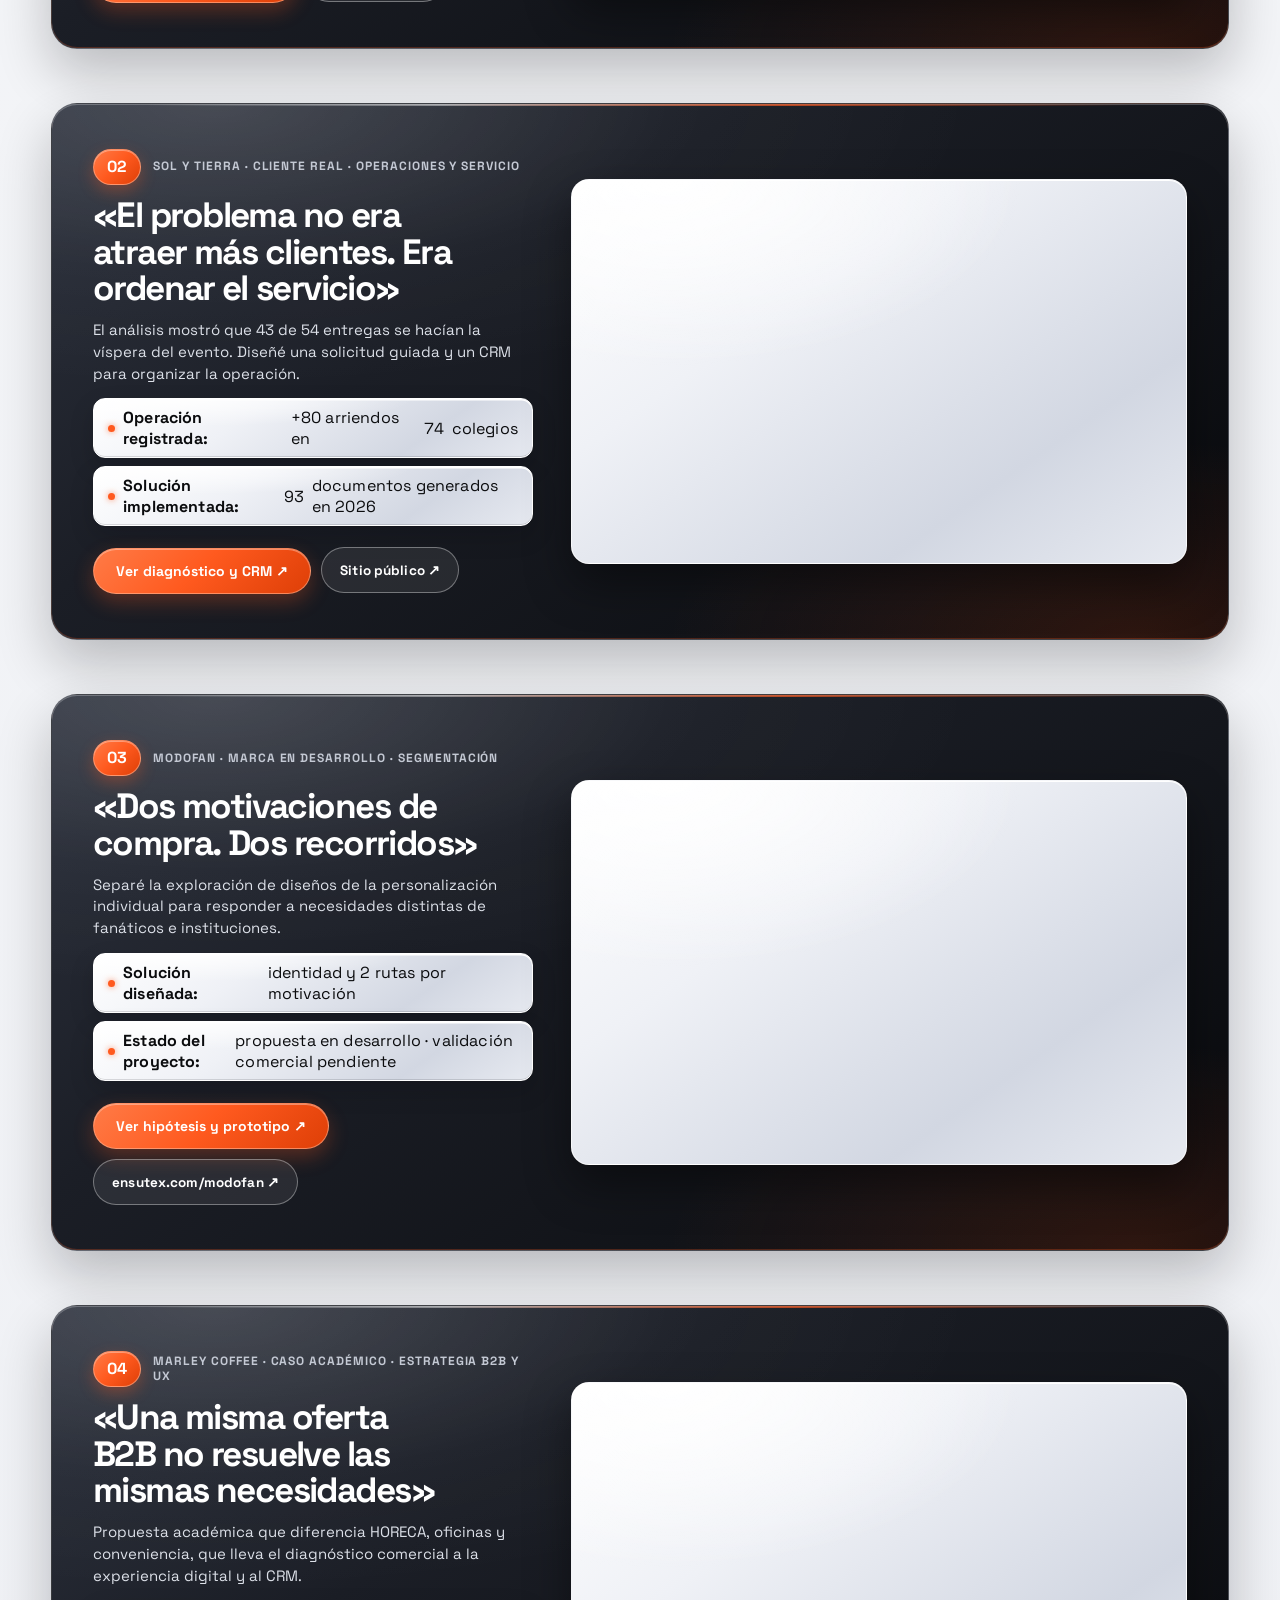
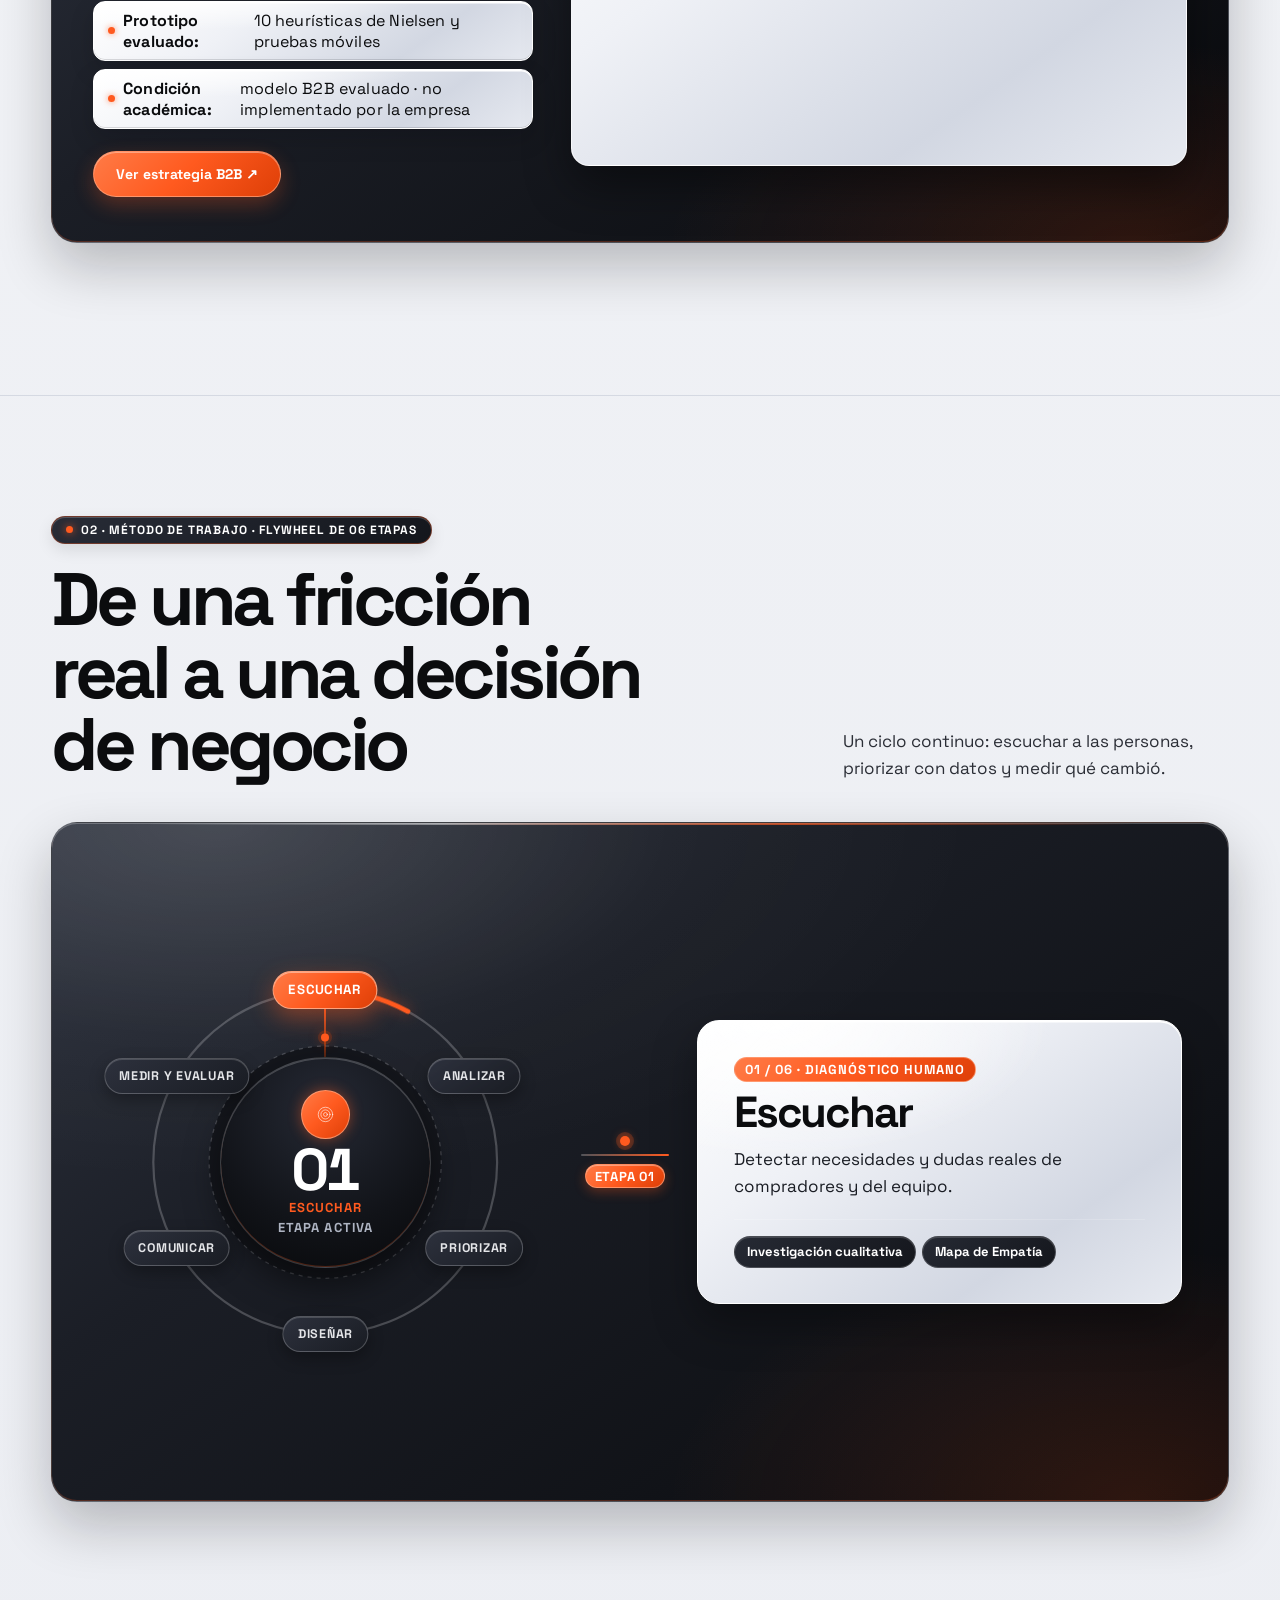
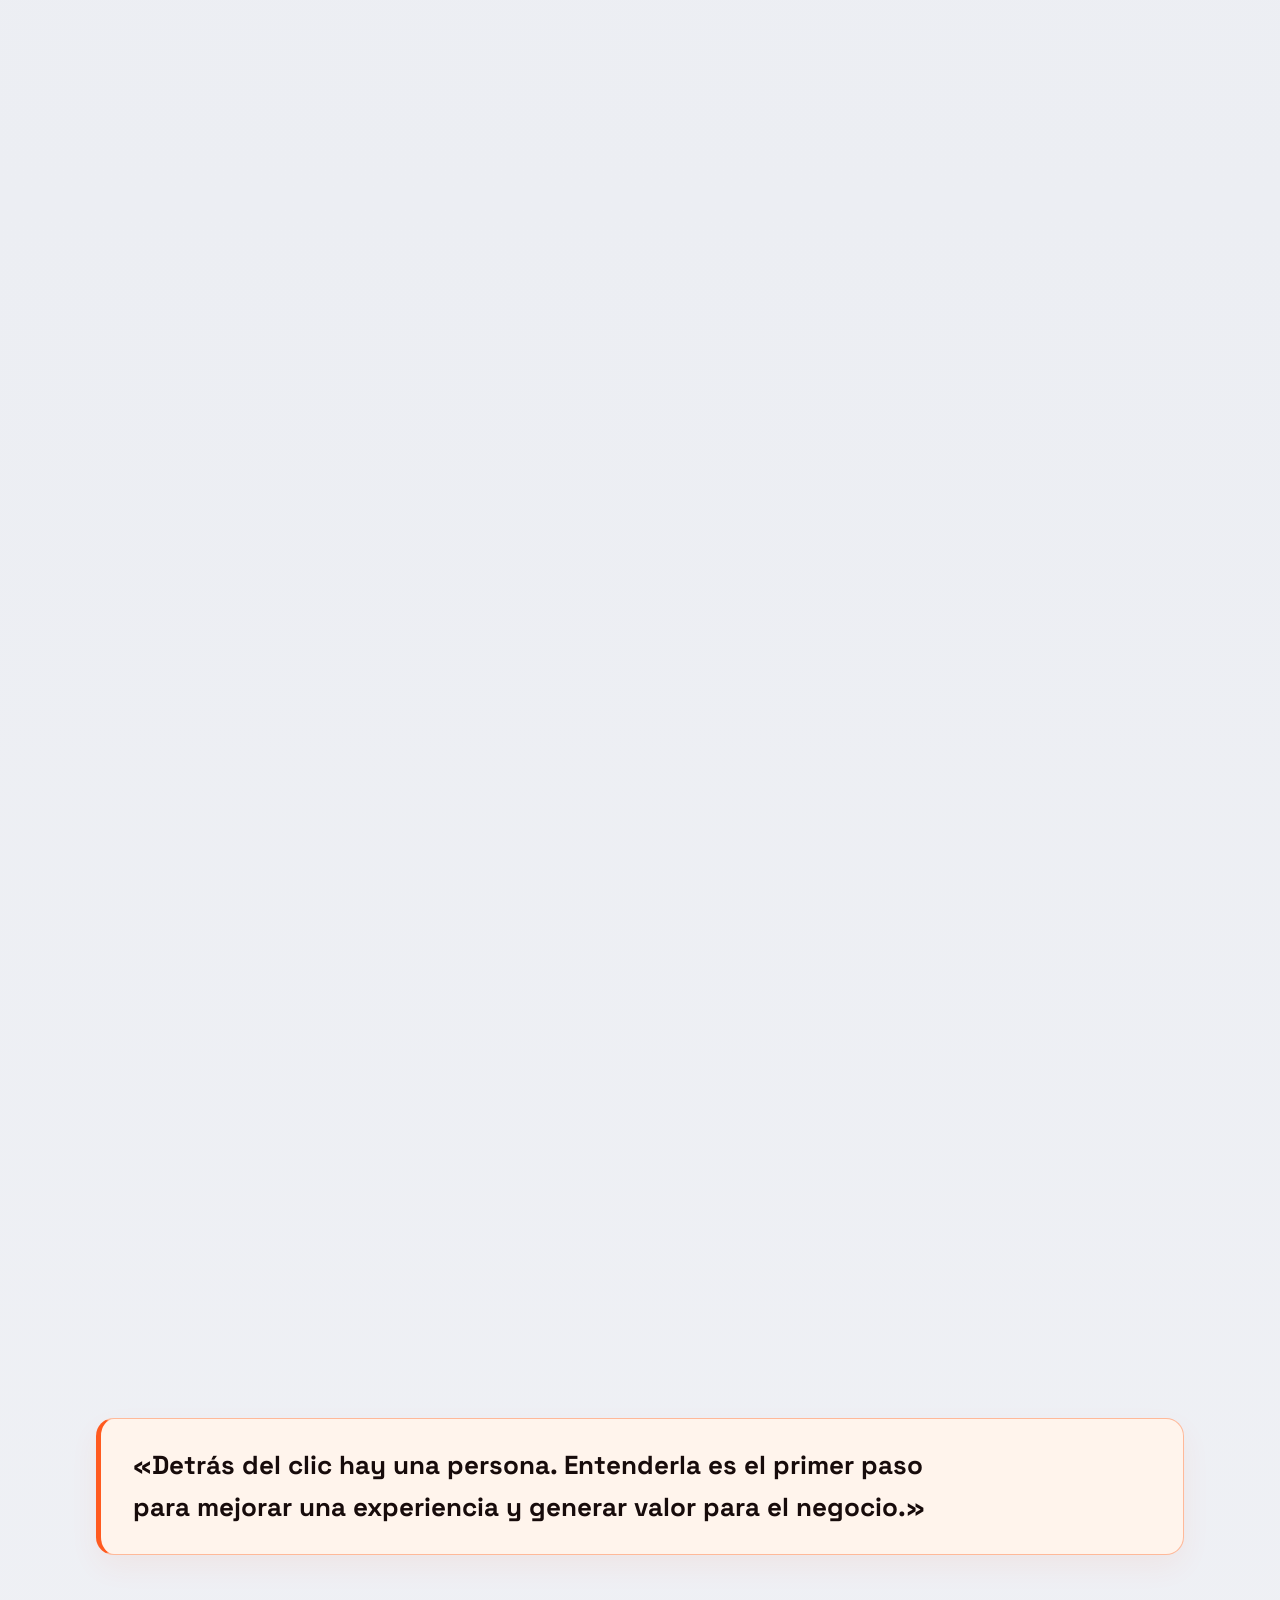
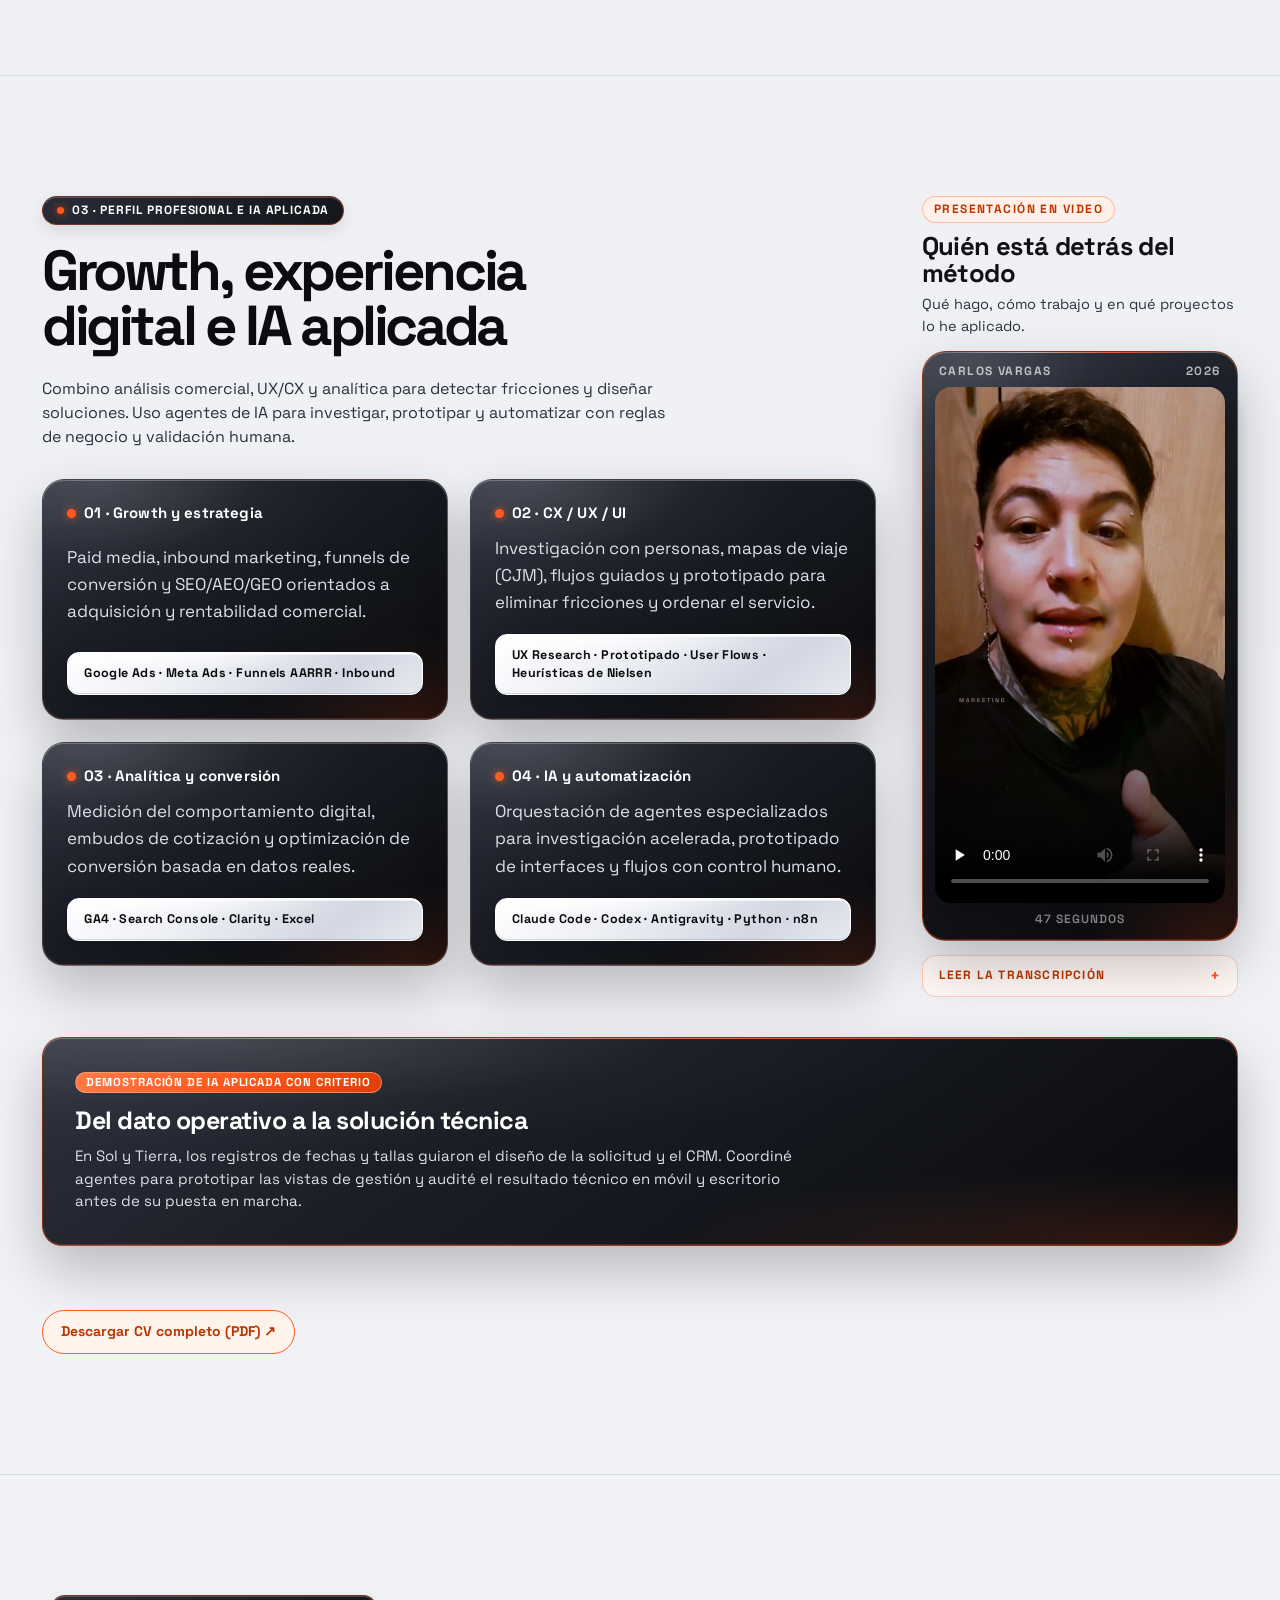
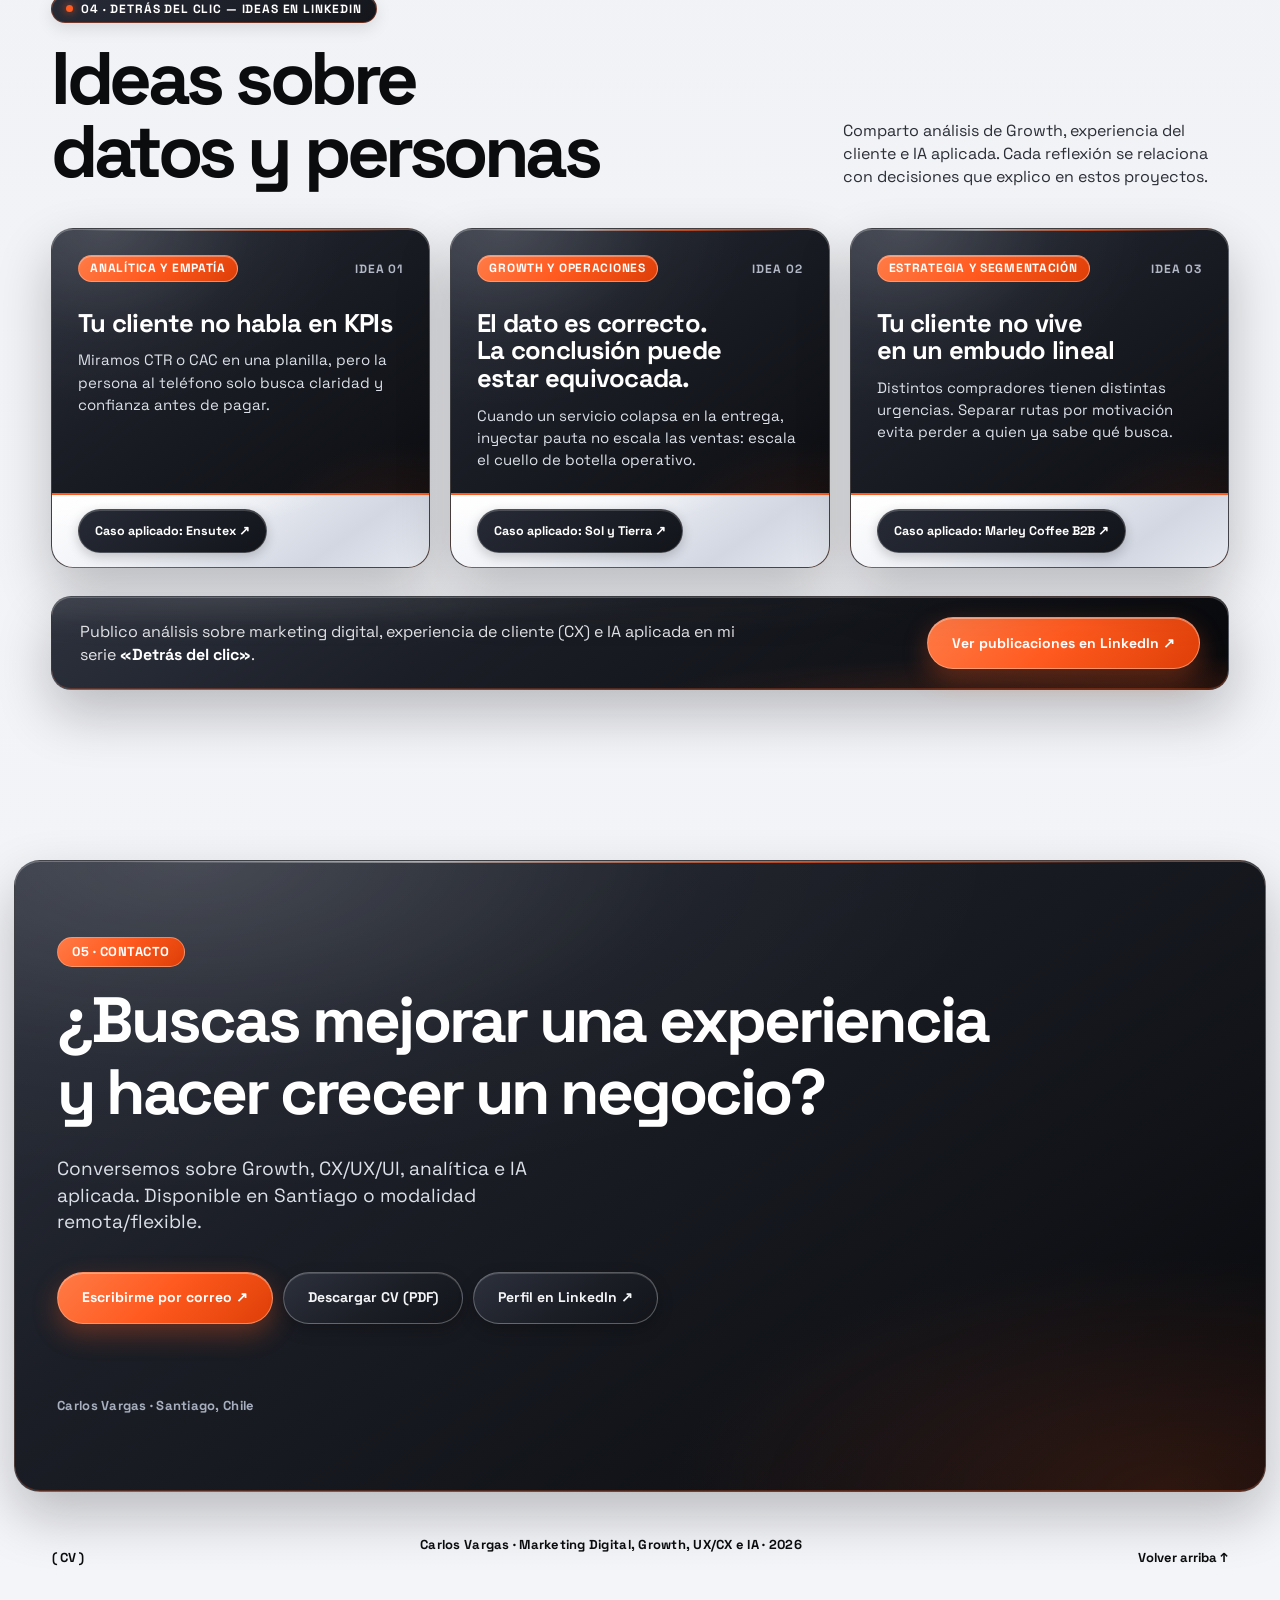
==== commit 9c248ac5: "feat(cv,perfil): actualizar CV ATS y visual sin espanol nativo y equilibrar posicion del video en #p" ====
--- a/index.html
+++ b/index.html
@@ -26,7 +26,7 @@
   <link rel="stylesheet" href="assets/css/coherencia-20261027.css?v=20261027-revision-4">
   <link rel="stylesheet" href="assets/css/tipografia-unificada.css?v=20261027-1">
   <link rel="stylesheet" href="assets/css/legibilidad-20261028.css?v=1">
-  <link rel="stylesheet" href="assets/css/portfolio-v5.css?v=20261111-sinvelo-3">
+  <link rel="stylesheet" href="assets/css/portfolio-v5.css?v=20261111-video-pos-1">
   <script src="assets/js/v2-home.js?v=20261111-sinvelo-3" defer></script>
   <script src="assets/js/v4-motion.js?v=20261025-relato-1" defer></script>
   <script src="assets/js/coherencia-20261027.js?v=20261027-1" defer></script>
@@ -279,15 +279,37 @@
       <span class="portfolio-v5__anchor" id="habilidades" aria-hidden="true"></span>
       <span class="portfolio-v5__anchor" id="herramientas" aria-hidden="true"></span>
       <span class="portfolio-v5__anchor" id="ia-aplicada" aria-hidden="true"></span>
-      <p class="eyebrow">03 · PERFIL PROFESIONAL E IA APLICADA</p>
-      <h2 id="profile-title">Growth, experiencia digital e IA aplicada</h2>
-      <p class="portfolio-v5__profile-lead">Combino análisis comercial, UX/CX y analítica para detectar fricciones y diseñar soluciones. Uso agentes de IA para investigar, prototipar y automatizar con reglas de negocio y validación humana.</p>
-
-      <div class="profile-film" data-card-reveal="right">
-        <div class="profile-film__intro">
-          <p class="profile-film__kicker">PRESENTACIÓN EN VIDEO</p>
-          <h3>Quién está detrás del método</h3>
-          <p class="profile-film__lead">Una presentación breve: qué hago, cómo lo hago y en qué proyectos lo he aplicado.</p>
+
+      <div class="profile-split">
+        <div class="profile-split__main">
+          <p class="eyebrow">03 · PERFIL PROFESIONAL E IA APLICADA</p>
+          <h2 id="profile-title">Growth, experiencia digital e IA aplicada</h2>
+          <p class="portfolio-v5__profile-lead">Combino análisis comercial, UX/CX y analítica para detectar fricciones y diseñar soluciones. Uso agentes de IA para investigar, prototipar y automatizar con reglas de negocio y validación humana.</p>
+
+          <div class="portfolio-v5__profile-copy">
+            <p data-card-reveal="left"><strong>01 · Growth y estrategia</strong> Paid media, inbound marketing, funnels de conversión y SEO/AEO/GEO orientados a adquisición y rentabilidad comercial.<span class="profile-pills">Google Ads · Meta Ads · Funnels AARRR · Inbound</span></p>
+            <p data-card-reveal="right"><strong>02 · CX / UX / UI</strong> Investigación con personas, mapas de viaje (CJM), flujos guiados y prototipado para eliminar fricciones y ordenar el servicio.<span class="profile-pills">UX Research · Prototipado · User Flows · Heurísticas de Nielsen</span></p>
+            <p data-card-reveal="left"><strong>03 · Analítica y conversión</strong> Medición del comportamiento digital, embudos de cotización y optimización de conversión basada en datos reales.<span class="profile-pills">GA4 · Search Console · Clarity · Excel</span></p>
+            <p data-card-reveal="right"><strong>04 · IA y automatización</strong> Orquestación de agentes especializados para investigación acelerada, prototipado de interfaces y flujos con control humano.<span class="profile-pills">Claude Code · Codex · Antigravity · Python · n8n</span></p>
+          </div>
+        </div>
+
+        <aside class="profile-film" aria-label="Video de presentación de Carlos Vargas">
+          <div class="profile-film__intro">
+            <p class="profile-film__kicker">PRESENTACIÓN EN VIDEO</p>
+            <h3>Quién está detrás del método</h3>
+            <p class="profile-film__lead">Qué hago, cómo trabajo y en qué proyectos lo he aplicado.</p>
+          </div>
+          <figure class="profile-film__frame">
+            <div class="profile-film__slate" aria-hidden="true"><span>Carlos Vargas</span><span>2026</span></div>
+            <div class="profile-film__screen">
+              <video class="profile-film__video" controls preload="none" playsinline poster="assets/img/video/presentacion-carlos-2026-11-poster.jpg" width="720" height="1280" aria-label="Presentación de Carlos Vargas: 47 segundos">
+                <source src="assets/video/presentacion-carlos-2026-11-web.mp4" type="video/mp4">
+                Tu navegador no puede reproducir este video. <a href="assets/video/presentacion-carlos-2026-11-web.mp4">Descárgalo aquí</a>.
+              </video>
+            </div>
+            <figcaption class="profile-film__foot">47 segundos</figcaption>
+          </figure>
           <details class="profile-film__transcript">
             <summary>Leer la transcripción</summary>
             <p>«Para mí, el marketing va mucho más allá de hacer buenas campañas: se trata de comprender a las personas, identificar oportunidades y desarrollar estrategias que generan resultados reales.»</p>
@@ -296,24 +318,7 @@
             <p>«En proyectos como Ensutex y Sol y Tierra he combinado investigación, experiencia de usuario e inteligencia artificial para desarrollar soluciones digitales.»</p>
             <p>«Me entusiasma la idea de seguir aprendiendo, colaborar y enfrentar nuevos desafíos. Si quieres ver cómo llevo esto a la práctica y conocer mis proyectos, te invito a visitar mi LinkedIn y mi portafolio.»</p>
           </details>
-        </div>
-        <figure class="profile-film__frame">
-          <div class="profile-film__slate" aria-hidden="true"><span>Carlos Vargas</span><span>2026</span></div>
-          <div class="profile-film__screen">
-            <video class="profile-film__video" controls preload="none" playsinline poster="assets/img/video/presentacion-carlos-2026-11-poster.jpg" width="720" height="1280" aria-label="Presentación de Carlos Vargas: 47 segundos">
-              <source src="assets/video/presentacion-carlos-2026-11-web.mp4" type="video/mp4">
-              Tu navegador no puede reproducir este video. <a href="assets/video/presentacion-carlos-2026-11-web.mp4">Descárgalo aquí</a>.
-            </video>
-          </div>
-          <figcaption class="profile-film__foot">47 segundos</figcaption>
-        </figure>
-      </div>
-
-      <div class="portfolio-v5__profile-copy">
-        <p data-card-reveal="left"><strong>01 · Growth y estrategia</strong> Paid media, inbound marketing, funnels de conversión y SEO/AEO/GEO orientados a adquisición y rentabilidad comercial.<span class="profile-pills">Google Ads · Meta Ads · Funnels AARRR · Inbound</span></p>
-        <p data-card-reveal="right"><strong>02 · CX / UX / UI</strong> Investigación con personas, mapas de viaje (CJM), flujos guiados y prototipado para eliminar fricciones y ordenar el servicio.<span class="profile-pills">UX Research · Prototipado · User Flows · Heurísticas de Nielsen</span></p>
-        <p data-card-reveal="left"><strong>03 · Analítica y conversión</strong> Medición del comportamiento digital, embudos de cotización y optimización de conversión basada en datos reales.<span class="profile-pills">GA4 · Search Console · Clarity · Excel</span></p>
-        <p data-card-reveal="right"><strong>04 · IA y automatización</strong> Orquestación de agentes especializados para investigación acelerada, prototipado de interfaces y flujos con control humano.<span class="profile-pills">Claude Code · Codex · Antigravity · Python · n8n</span></p>
+        </aside>
       </div>
 
       <div class="ai-demo-card" data-card-reveal="left">
--- a/assets/css/portfolio-v5.css
+++ b/assets/css/portfolio-v5.css
@@ -708,6 +708,7 @@
 .eyebrow,
 .portfolio-v5__section-head .eyebrow,
 .portfolio-v5__profile > .eyebrow,
+.profile-split__main > .eyebrow,
 .portfolio-v5__tool-groups .eyebrow,
 .case-page .eyebrow,
 .case-page .case-hero__meta dt,
@@ -1813,7 +1814,8 @@
    2. ENCABEZADOS DE SECCIÓN (METÁLICO ANODIZADO + DETALLE MOLTEN)
    ------------------------------------------------------------------------- */
 .portfolio-v5__section-head .eyebrow,
-.portfolio-v5__profile > .eyebrow {
+.portfolio-v5__profile > .eyebrow,
+.profile-split__main > .eyebrow {
   display: inline-flex !important;
   align-items: center;
   gap: 8px;
@@ -1829,7 +1831,8 @@
 }
 
 .portfolio-v5__section-head .eyebrow::before,
-.portfolio-v5__profile > .eyebrow::before {
+.portfolio-v5__profile > .eyebrow::before,
+.profile-split__main > .eyebrow::before {
   content: "";
   width: 7px;
   height: 7px;
@@ -3293,50 +3296,79 @@
 }
 
 /* -------------------------------------------------------------------------
-   28. PELÍCULA DE PERFIL — marco metálico 9:16 (desktop a dos columnas,
-   móvil apilado con el marco primero)
+   28. PELÍCULA DE PERFIL — integrada al lateral derecho del bloque #perfil
+   en escritorio (equilibrio con cards 2×2) y apilada bajo su título en móvil
    ------------------------------------------------------------------------- */
+.profile-split {
+  display: grid;
+  grid-template-columns: minmax(0, 1fr) minmax(276px, 316px);
+  gap: clamp(28px, 3.6vw, 48px);
+  align-items: start;
+  margin: 0 0 clamp(28px, 3.5vw, 40px);
+}
+
+.profile-split__main {
+  min-width: 0;
+}
+
+.portfolio-v5__profile .profile-split__main h2 {
+  max-width: 18ch;
+  margin-bottom: clamp(16px, 2vw, 24px) !important;
+  font-size: clamp(38px, 4.4vw, 66px) !important;
+}
+
+.profile-split__main .portfolio-v5__profile-lead {
+  max-width: 64ch;
+  margin-bottom: clamp(22px, 2.5vw, 30px);
+}
+
+.profile-split__main .portfolio-v5__profile-copy {
+  grid-template-columns: repeat(2, minmax(0, 1fr)) !important;
+  margin-bottom: 0 !important;
+}
+
 .profile-film {
-  display: grid;
-  grid-template-columns: minmax(0, 1fr) minmax(260px, 340px);
-  align-items: start;
-  gap: clamp(24px, 4vw, 56px);
-  margin: 0 0 clamp(30px, 4vw, 46px);
+  display: flex;
+  flex-direction: column;
+  gap: 14px;
+  min-width: 0;
+  margin: 0;
 }
 
 .profile-film__intro {
-  max-width: 58ch;
+  max-width: none;
 }
 
 .profile-film__kicker {
   display: inline-flex;
   align-items: center;
-  margin: 0 0 14px;
+  margin: 0 0 10px;
   padding: 5px 11px;
   border: 1px solid rgba(255, 90, 31, 0.35);
   border-radius: 999px;
   background: #FFF1EA;
   color: #B93600;
-  font: 800 11px/1 var(--utility);
-  letter-spacing: 0.14em;
+  font: 800 12px/1.2 var(--utility);
+  letter-spacing: 0.12em;
 }
 
 .profile-film__intro h3 {
-  margin: 0 0 10px;
-  font: 800 clamp(26px, 3vw, 40px)/1.02 var(--display);
-  letter-spacing: -0.03em;
+  margin: 0 0 6px;
+  font: 800 clamp(22px, 2vw, 28px)/1.08 var(--display);
+  letter-spacing: -0.025em;
   color: #101116;
 }
 
 .profile-film__lead {
-  margin: 0 0 18px;
-  font-size: clamp(15px, 1.1vw, 17px);
-  line-height: 1.5;
+  margin: 0;
+  font-size: 14.5px;
+  line-height: 1.48;
   color: #2D313D;
 }
 
 .profile-film__transcript {
   margin: 0;
+  width: 100%;
   border: 1px solid rgba(255, 90, 31, 0.28);
   border-radius: 14px;
   background: #FFF8F4;
@@ -3384,6 +3416,7 @@
 
 .profile-film__frame {
   position: relative;
+  width: 100%;
   margin: 0;
   padding: 12px;
   border: 1px solid rgba(255, 90, 31, 0.45);
@@ -3408,10 +3441,10 @@
   align-items: center;
   justify-content: space-between;
   padding: 0 4px 9px;
-  font: 800 10.5px/1 var(--utility);
-  letter-spacing: 0.16em;
+  font: 800 12px/1.2 var(--utility);
+  letter-spacing: 0.12em;
   text-transform: uppercase;
-  color: rgba(255, 255, 255, 0.62);
+  color: rgba(255, 255, 255, 0.68);
 }
 
 .profile-film__screen {
@@ -3433,34 +3466,45 @@
 
 .profile-film__foot {
   padding: 9px 4px 0;
-  font: 600 11px/1.3 var(--utility);
+  font: 600 12px/1.3 var(--utility);
   letter-spacing: 0.08em;
   text-transform: uppercase;
   text-align: center;
-  color: rgba(255, 255, 255, 0.5);
-}
-
-@media (max-width: 900px) {
+  color: rgba(255, 255, 255, 0.56);
+}
+
+@media (max-width: 1023px) {
+  .profile-split {
+    grid-template-columns: minmax(0, 1fr);
+    gap: 28px;
+  }
+
   .profile-film {
-    grid-template-columns: minmax(0, 1fr);
-    gap: 26px;
+    max-width: 440px;
+    width: 100%;
+    margin: 0 auto;
+    align-items: stretch;
   }
 
   .profile-film__frame {
-    order: -1;
-    width: min(78vw, 330px);
+    width: min(82vw, 330px);
     margin: 0 auto;
   }
-
-  .profile-film__intro {
+}
+
+@media (max-width: 760px) {
+  .profile-split {
+    gap: 24px;
+    margin-bottom: 24px;
+  }
+
+  .profile-split__main .portfolio-v5__profile-copy {
+    grid-template-columns: minmax(0, 1fr) !important;
+  }
+
+  .profile-film {
     max-width: none;
-  }
-}
-
-@media (max-width: 760px) {
-  .profile-film {
-    gap: 22px;
-    margin-bottom: 28px;
+    gap: 14px;
   }
 
   .profile-film__frame {
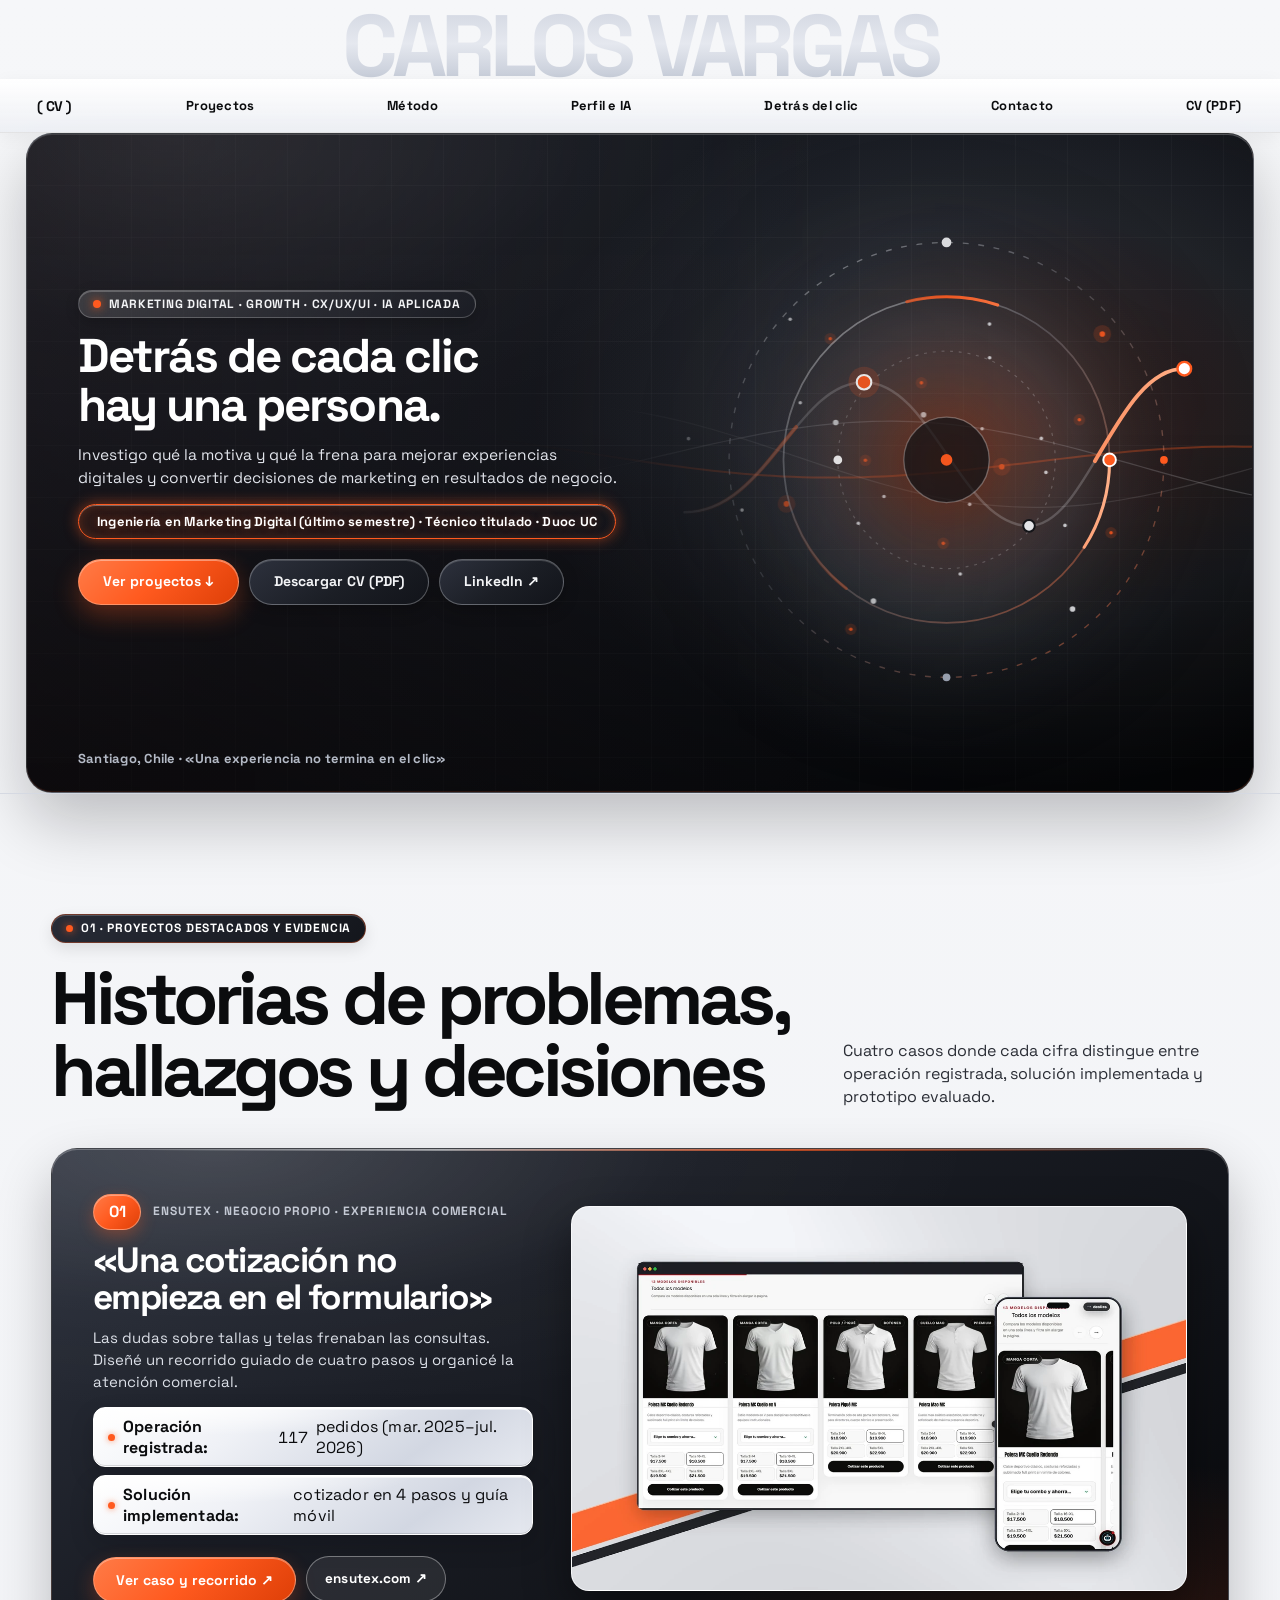
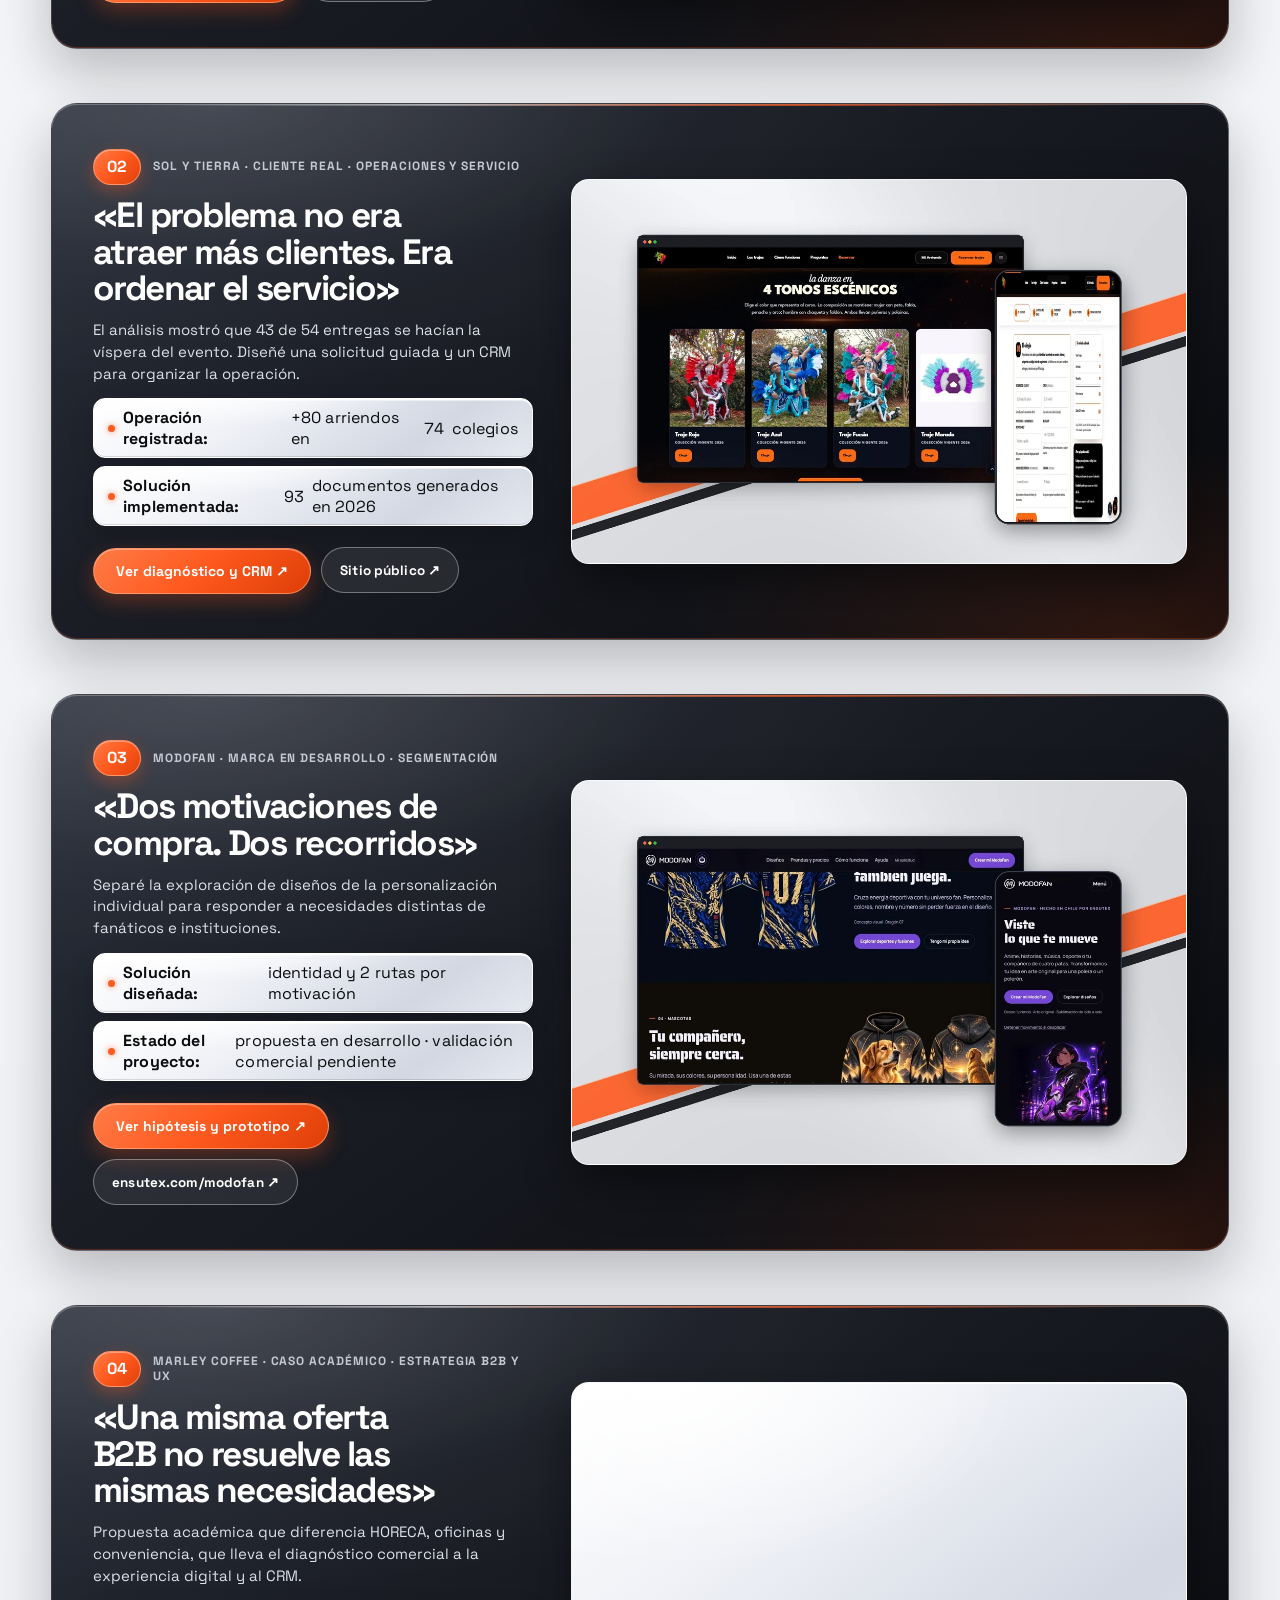
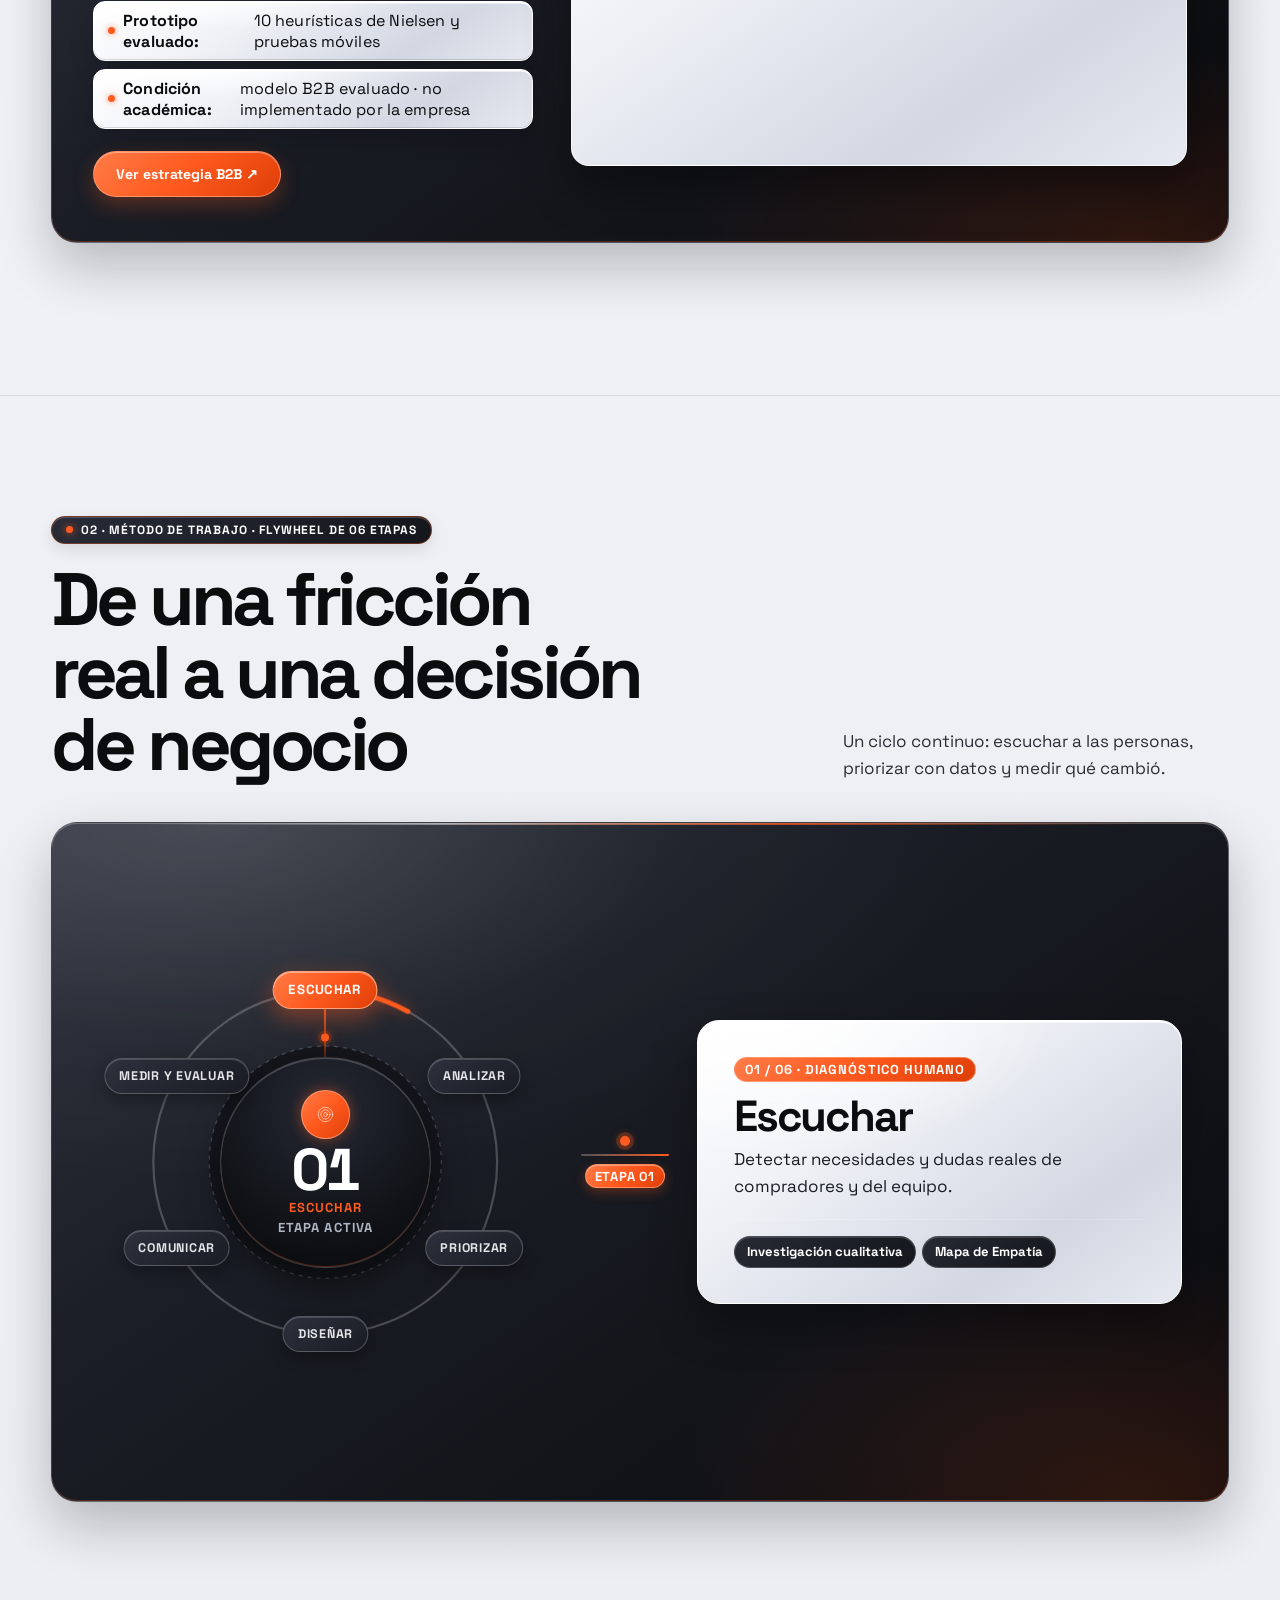
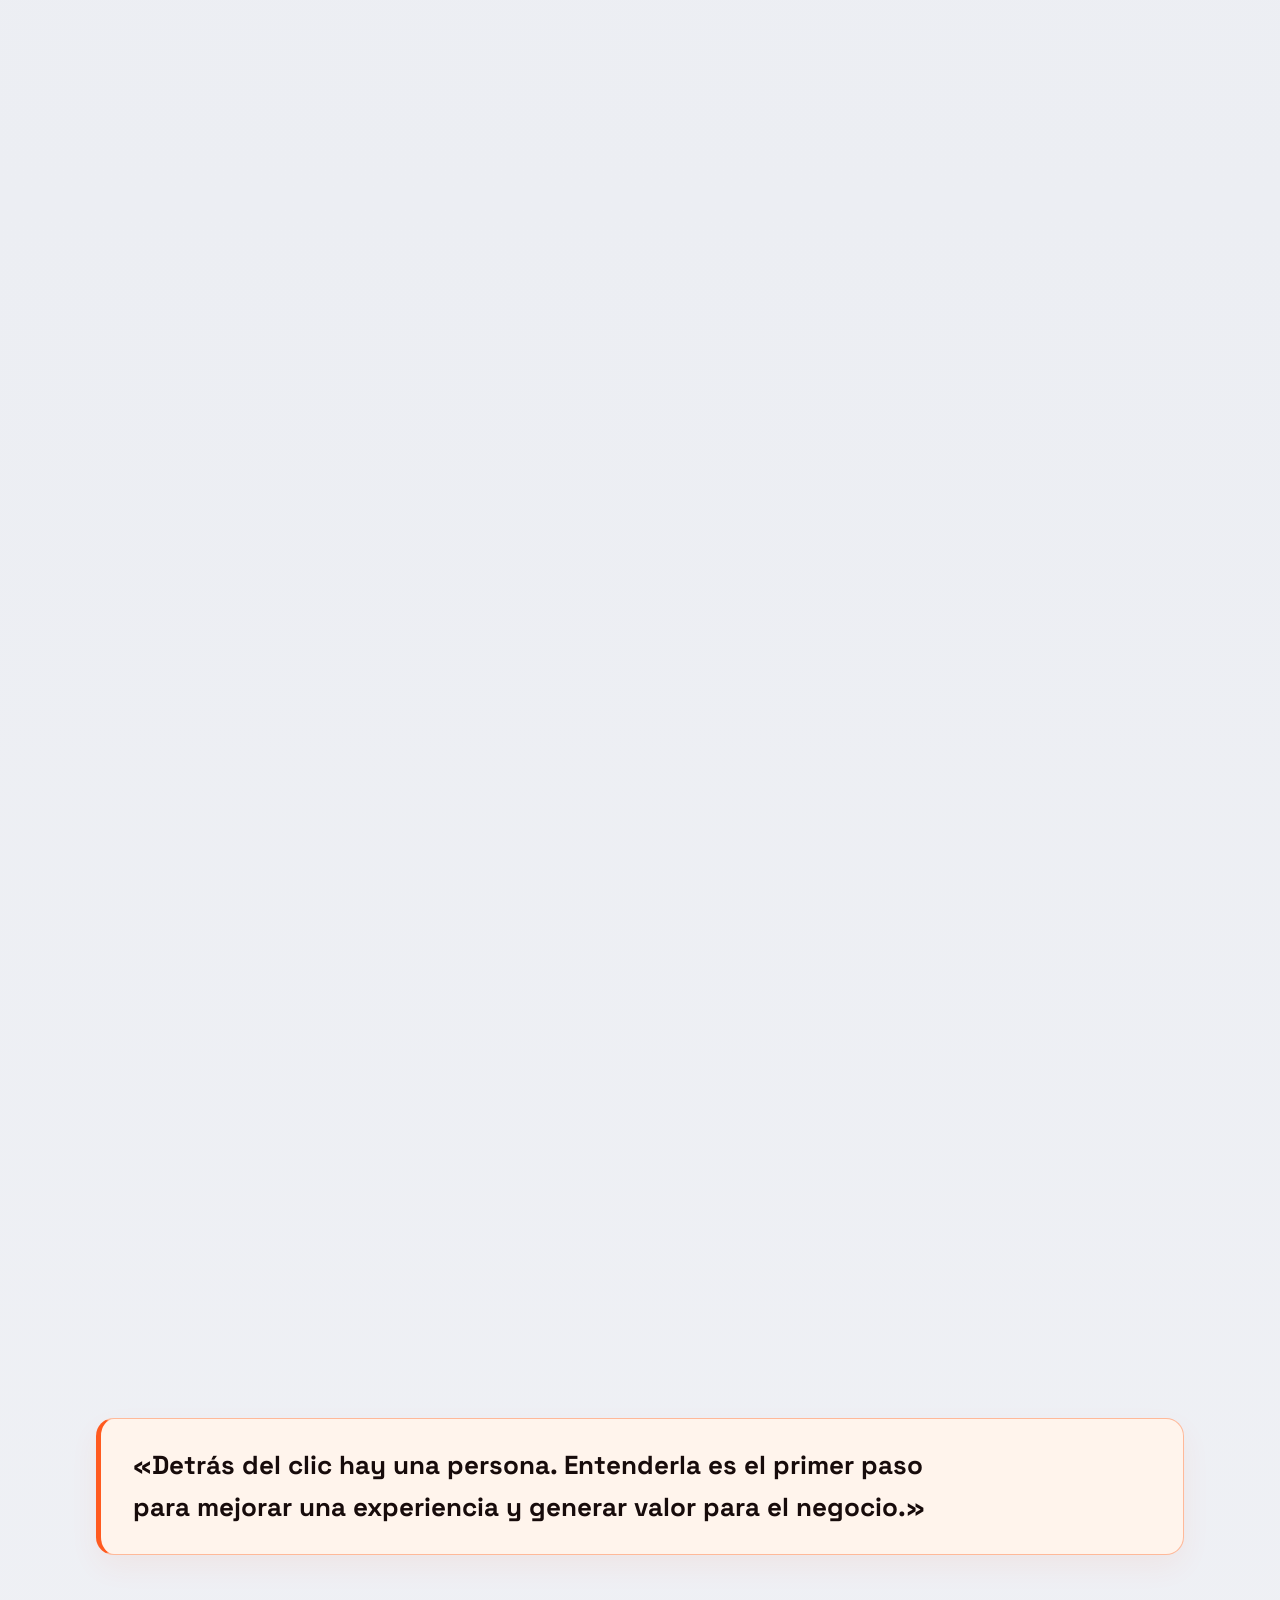
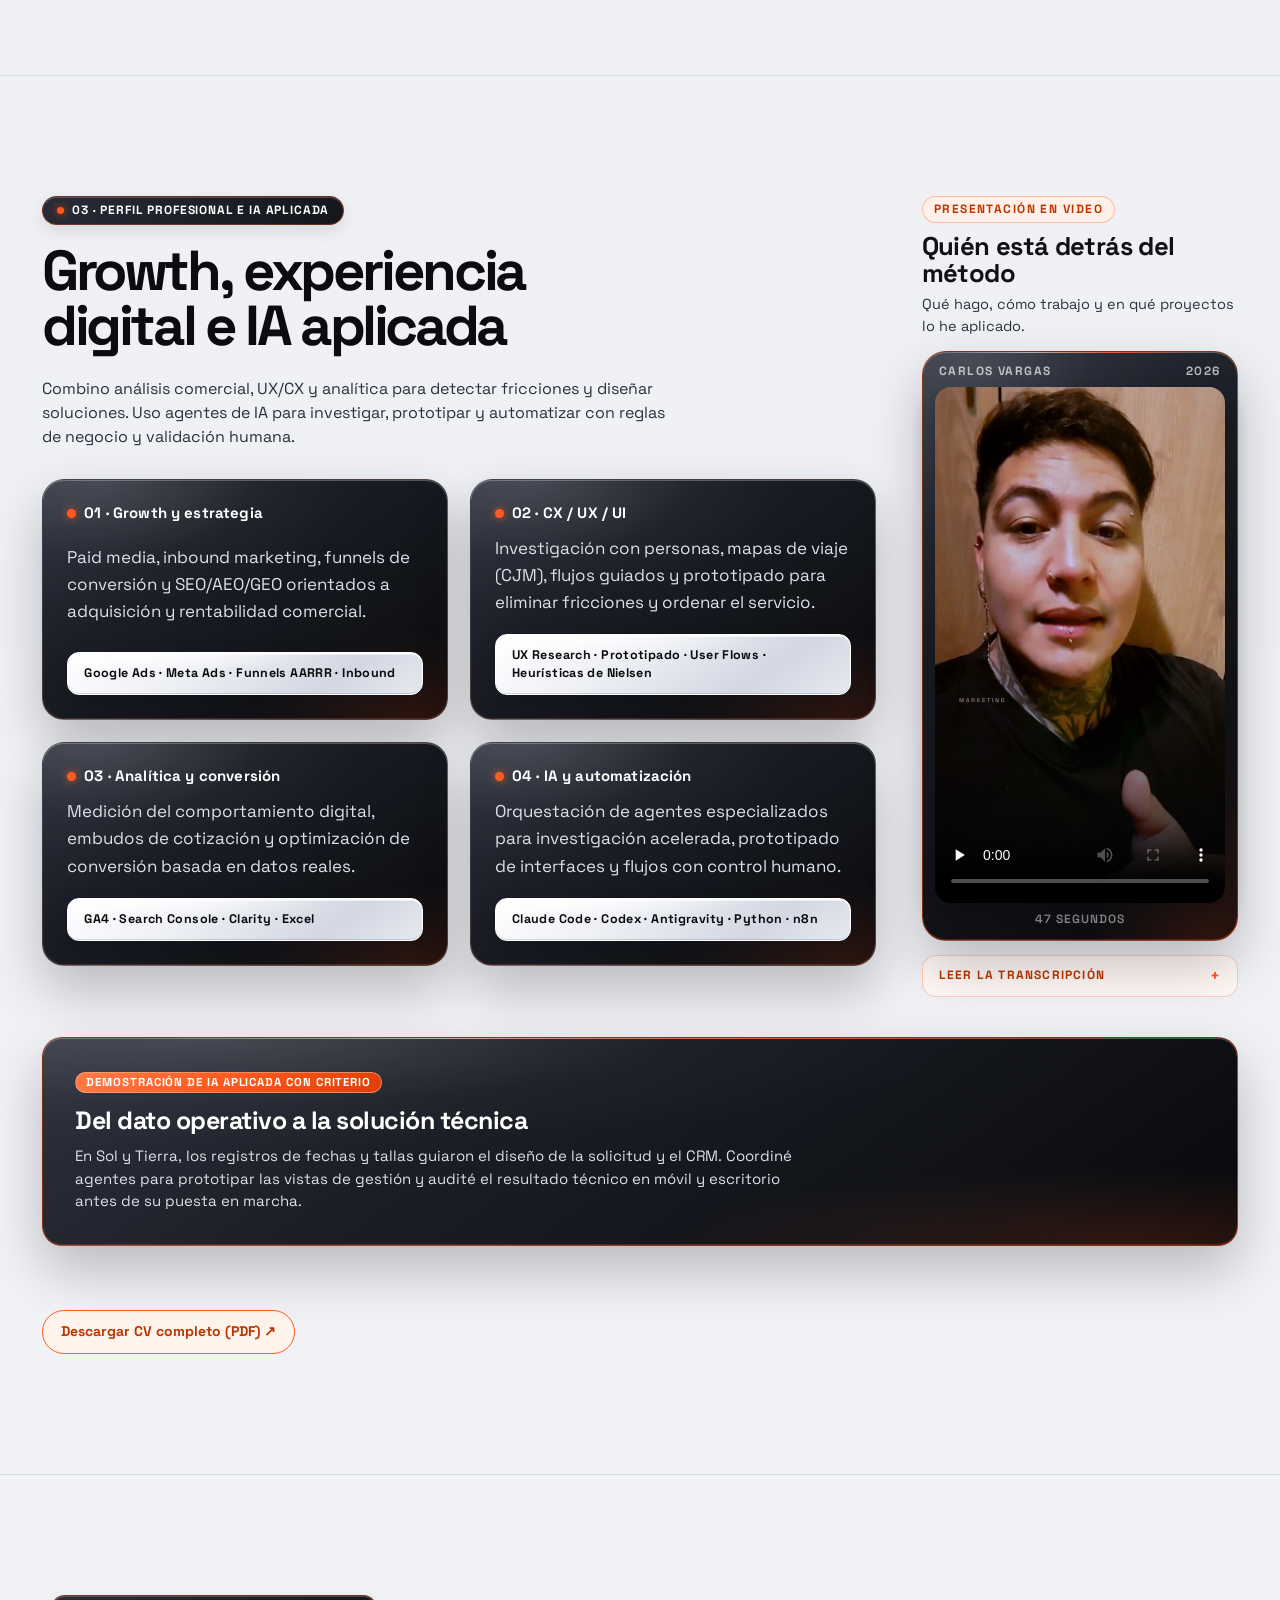
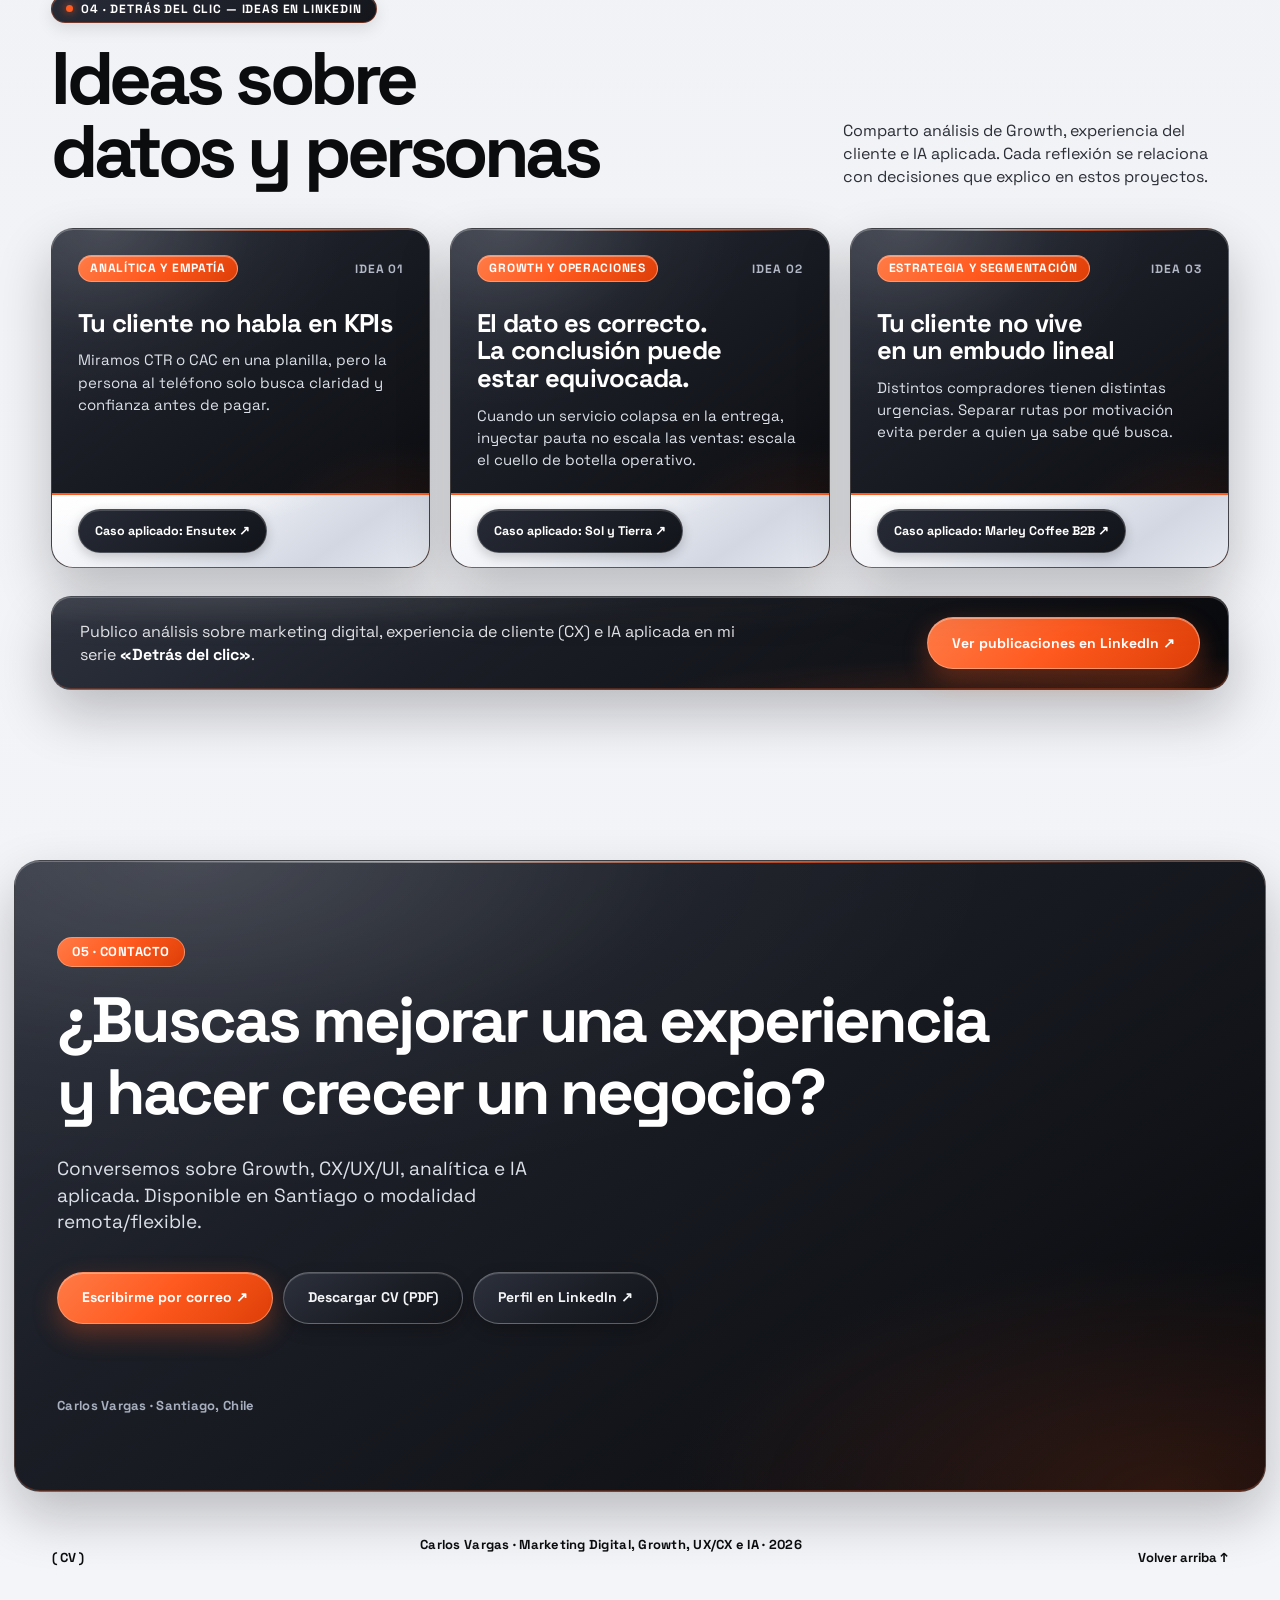
==== commit 52d40401: "feat(perfil): ampliar y centrar video de presentacion al pulsar play" ====
--- a/index.html
+++ b/index.html
@@ -26,11 +26,11 @@
   <link rel="stylesheet" href="assets/css/coherencia-20261027.css?v=20261027-revision-4">
   <link rel="stylesheet" href="assets/css/tipografia-unificada.css?v=20261027-1">
   <link rel="stylesheet" href="assets/css/legibilidad-20261028.css?v=1">
-  <link rel="stylesheet" href="assets/css/portfolio-v5.css?v=20261111-video-pos-1">
+  <link rel="stylesheet" href="assets/css/portfolio-v5.css?v=20261111-video-focus-1">
   <script src="assets/js/v2-home.js?v=20261111-sinvelo-3" defer></script>
   <script src="assets/js/v4-motion.js?v=20261025-relato-1" defer></script>
   <script src="assets/js/coherencia-20261027.js?v=20261027-1" defer></script>
-  <script src="assets/js/portfolio-v5.js?v=20261111-sinvelo-2" defer></script>
+  <script src="assets/js/portfolio-v5.js?v=20261111-video-focus-1" defer></script>
 </head>
 <body>
   <a class="skip-link" href="#contenido">Saltar al contenido</a>
@@ -300,16 +300,27 @@
             <h3>Quién está detrás del método</h3>
             <p class="profile-film__lead">Qué hago, cómo trabajo y en qué proyectos lo he aplicado.</p>
           </div>
-          <figure class="profile-film__frame">
-            <div class="profile-film__slate" aria-hidden="true"><span>Carlos Vargas</span><span>2026</span></div>
-            <div class="profile-film__screen">
-              <video class="profile-film__video" controls preload="none" playsinline poster="assets/img/video/presentacion-carlos-2026-11-poster.jpg" width="720" height="1280" aria-label="Presentación de Carlos Vargas: 47 segundos">
-                <source src="assets/video/presentacion-carlos-2026-11-web.mp4" type="video/mp4">
-                Tu navegador no puede reproducir este video. <a href="assets/video/presentacion-carlos-2026-11-web.mp4">Descárgalo aquí</a>.
-              </video>
-            </div>
-            <figcaption class="profile-film__foot">47 segundos</figcaption>
-          </figure>
+          <div class="profile-film__slot" data-profile-film-slot>
+            <div class="profile-film__backdrop" data-profile-film-backdrop hidden aria-hidden="true"></div>
+            <figure class="profile-film__frame" data-profile-film-frame>
+              <div class="profile-film__slate">
+                <span>Carlos Vargas</span>
+                <span class="profile-film__year" aria-hidden="true">2026</span>
+                <button type="button" class="profile-film__close" data-profile-film-close hidden aria-label="Volver el video a su columna">Volver ×</button>
+              </div>
+              <div class="profile-film__screen">
+                <video class="profile-film__video" controls preload="none" playsinline poster="assets/img/video/presentacion-carlos-2026-11-poster.jpg" width="720" height="1280" aria-label="Presentación de Carlos Vargas: 47 segundos">
+                  <source src="assets/video/presentacion-carlos-2026-11-web.mp4" type="video/mp4">
+                  Tu navegador no puede reproducir este video. <a href="assets/video/presentacion-carlos-2026-11-web.mp4">Descárgalo aquí</a>.
+                </video>
+                <button type="button" class="profile-film__hit" data-profile-film-hit aria-label="Reproducir presentación en video al centro"></button>
+              </div>
+              <figcaption class="profile-film__foot">
+                <span class="profile-film__foot-rest">47 segundos</span>
+                <span class="profile-film__foot-focus">47 seg · Clic fuera o Esc para volver</span>
+              </figcaption>
+            </figure>
+          </div>
           <details class="profile-film__transcript">
             <summary>Leer la transcripción</summary>
             <p>«Para mí, el marketing va mucho más allá de hacer buenas campañas: se trata de comprender a las personas, identificar oportunidades y desarrollar estrategias que generan resultados reales.»</p>
--- a/assets/css/portfolio-v5.css
+++ b/assets/css/portfolio-v5.css
@@ -3534,3 +3534,156 @@
     font-size: 14px;
   }
 }
+
+/* -------------------------------------------------------------------------
+   29. MODO PROTAGONISTA PARA VIDEO EN #PERFIL (al pulsar play pasa al centro)
+   ------------------------------------------------------------------------- */
+.portfolio-v5__profile.is-film-focus {
+  z-index: 1200;
+}
+
+.profile-film__slot {
+  width: 100%;
+}
+
+.profile-film__backdrop {
+  position: fixed;
+  inset: 0;
+  z-index: 1;
+  background: radial-gradient(circle at 50% 48%, rgba(20, 22, 28, 0.72) 0%, rgba(7, 8, 11, 0.88) 100%);
+  backdrop-filter: blur(8px);
+  -webkit-backdrop-filter: blur(8px);
+  cursor: pointer;
+}
+
+.profile-film__backdrop[hidden] {
+  display: none !important;
+}
+
+.profile-film__close {
+  position: relative;
+  display: inline-flex;
+  align-items: center;
+  justify-content: center;
+  min-height: 28px;
+  padding: 4px 11px;
+  border: 1px solid rgba(255, 90, 31, 0.65);
+  border-radius: 999px;
+  background: rgba(255, 90, 31, 0.16);
+  color: #FFFFFF;
+  font: 800 12px/1.1 var(--utility);
+  letter-spacing: 0.08em;
+  text-transform: uppercase;
+  cursor: pointer;
+  transition: background-color 180ms ease, border-color 180ms ease;
+}
+
+.profile-film__close::after {
+  content: "";
+  position: absolute;
+  inset: -8px;
+}
+
+.profile-film__close[hidden] {
+  display: none !important;
+}
+
+.profile-film__close:hover,
+.profile-film__close:focus-visible {
+  background: #FF5A1F;
+  border-color: #FF5A1F;
+  color: #FFFFFF;
+  outline: 2px solid #FFFFFF;
+  outline-offset: 2px;
+}
+
+.profile-film__foot-focus {
+  display: none;
+}
+
+.profile-film__hit {
+  position: absolute;
+  inset: 0 0 54px 0;
+  z-index: 2;
+  border: 0;
+  padding: 0;
+  background: transparent;
+  cursor: pointer;
+}
+
+.profile-film__hit::after {
+  content: "▶";
+  position: absolute;
+  left: 50%;
+  top: 50%;
+  transform: translate(-50%, -50%) scale(0.92);
+  display: grid;
+  place-items: center;
+  width: 56px;
+  height: 56px;
+  padding-left: 3px;
+  border-radius: 50%;
+  border: 1px solid rgba(255, 90, 31, 0.72);
+  background: rgba(16, 17, 22, 0.74);
+  color: #FFFFFF;
+  font-size: 18px;
+  box-shadow: 0 12px 28px rgba(0, 0, 0, 0.45), 0 0 20px rgba(255, 90, 31, 0.25);
+  opacity: 0;
+  transition: opacity 200ms ease, transform 200ms ease;
+  pointer-events: none;
+}
+
+.profile-film__hit:hover::after,
+.profile-film__hit:focus-visible::after {
+  opacity: 1;
+  transform: translate(-50%, -50%) scale(1);
+}
+
+.profile-film__hit:focus-visible {
+  outline: 2px solid #FF5A1F;
+  outline-offset: -3px;
+}
+
+.profile-film__hit[hidden] {
+  display: none !important;
+}
+
+.profile-film__frame.is-cinema {
+  position: fixed;
+  inset: 0;
+  z-index: 2;
+  margin: auto;
+  width: min(90vw, clamp(196px, calc((88svh - 96px) * 9 / 16 + 28px), 438px));
+  height: fit-content;
+  max-height: 92svh;
+  padding: 14px;
+  border-color: rgba(255, 90, 31, 0.78);
+  box-shadow: 0 30px 90px rgba(0, 0, 0, 0.65), 0 0 0 1px rgba(255, 90, 31, 0.35), 0 0 42px rgba(255, 90, 31, 0.22);
+  transform-origin: center center;
+}
+
+.profile-film__frame.is-cinema .profile-film__year {
+  display: none;
+}
+
+.profile-film__frame.is-cinema .profile-film__slate {
+  padding: 0 2px 10px;
+  color: rgba(255, 255, 255, 0.88);
+}
+
+.profile-film__frame.is-cinema .profile-film__foot-rest {
+  display: none;
+}
+
+.profile-film__frame.is-cinema .profile-film__foot-focus {
+  display: inline;
+  color: rgba(255, 255, 255, 0.78);
+}
+
+@media (max-width: 760px) {
+  .profile-film__frame.is-cinema {
+    width: min(90vw, clamp(190px, calc((88svh - 88px) * 9 / 16 + 20px), 380px));
+    padding: 10px;
+    border-radius: 22px;
+  }
+}
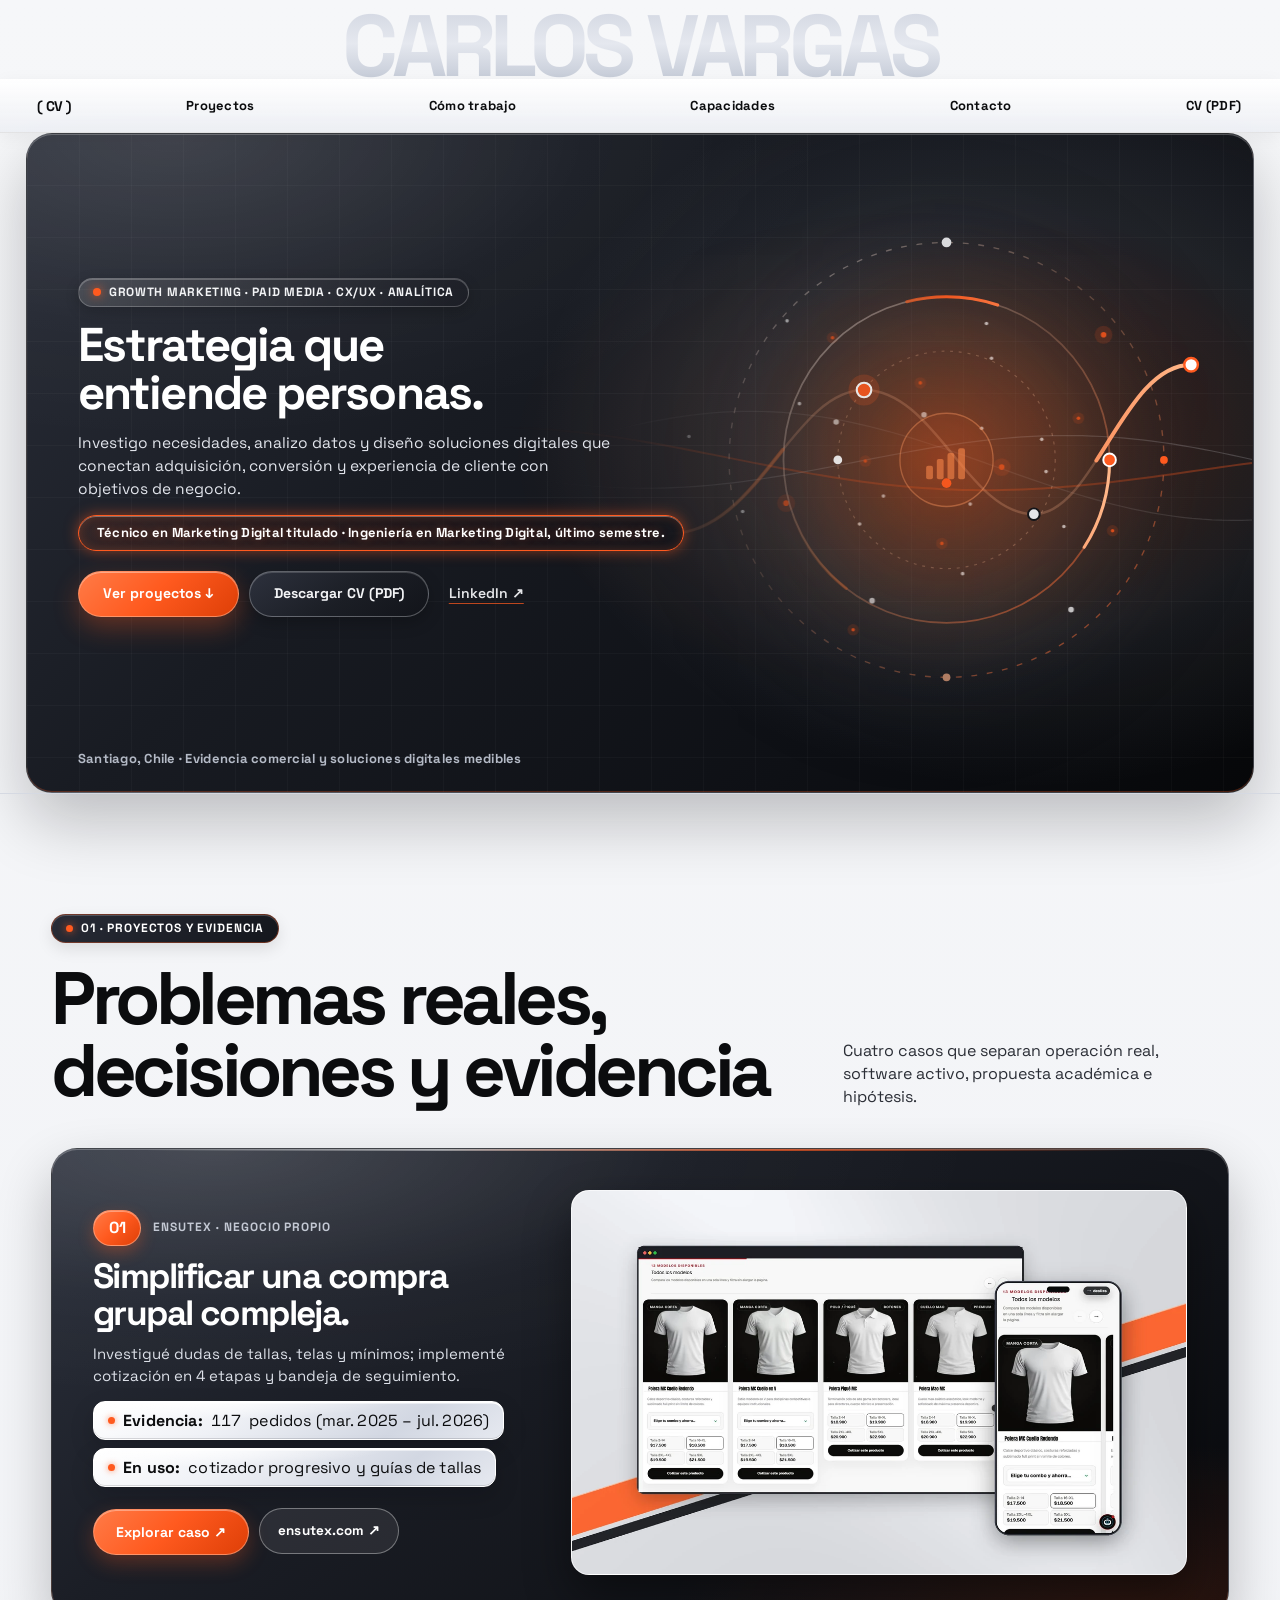
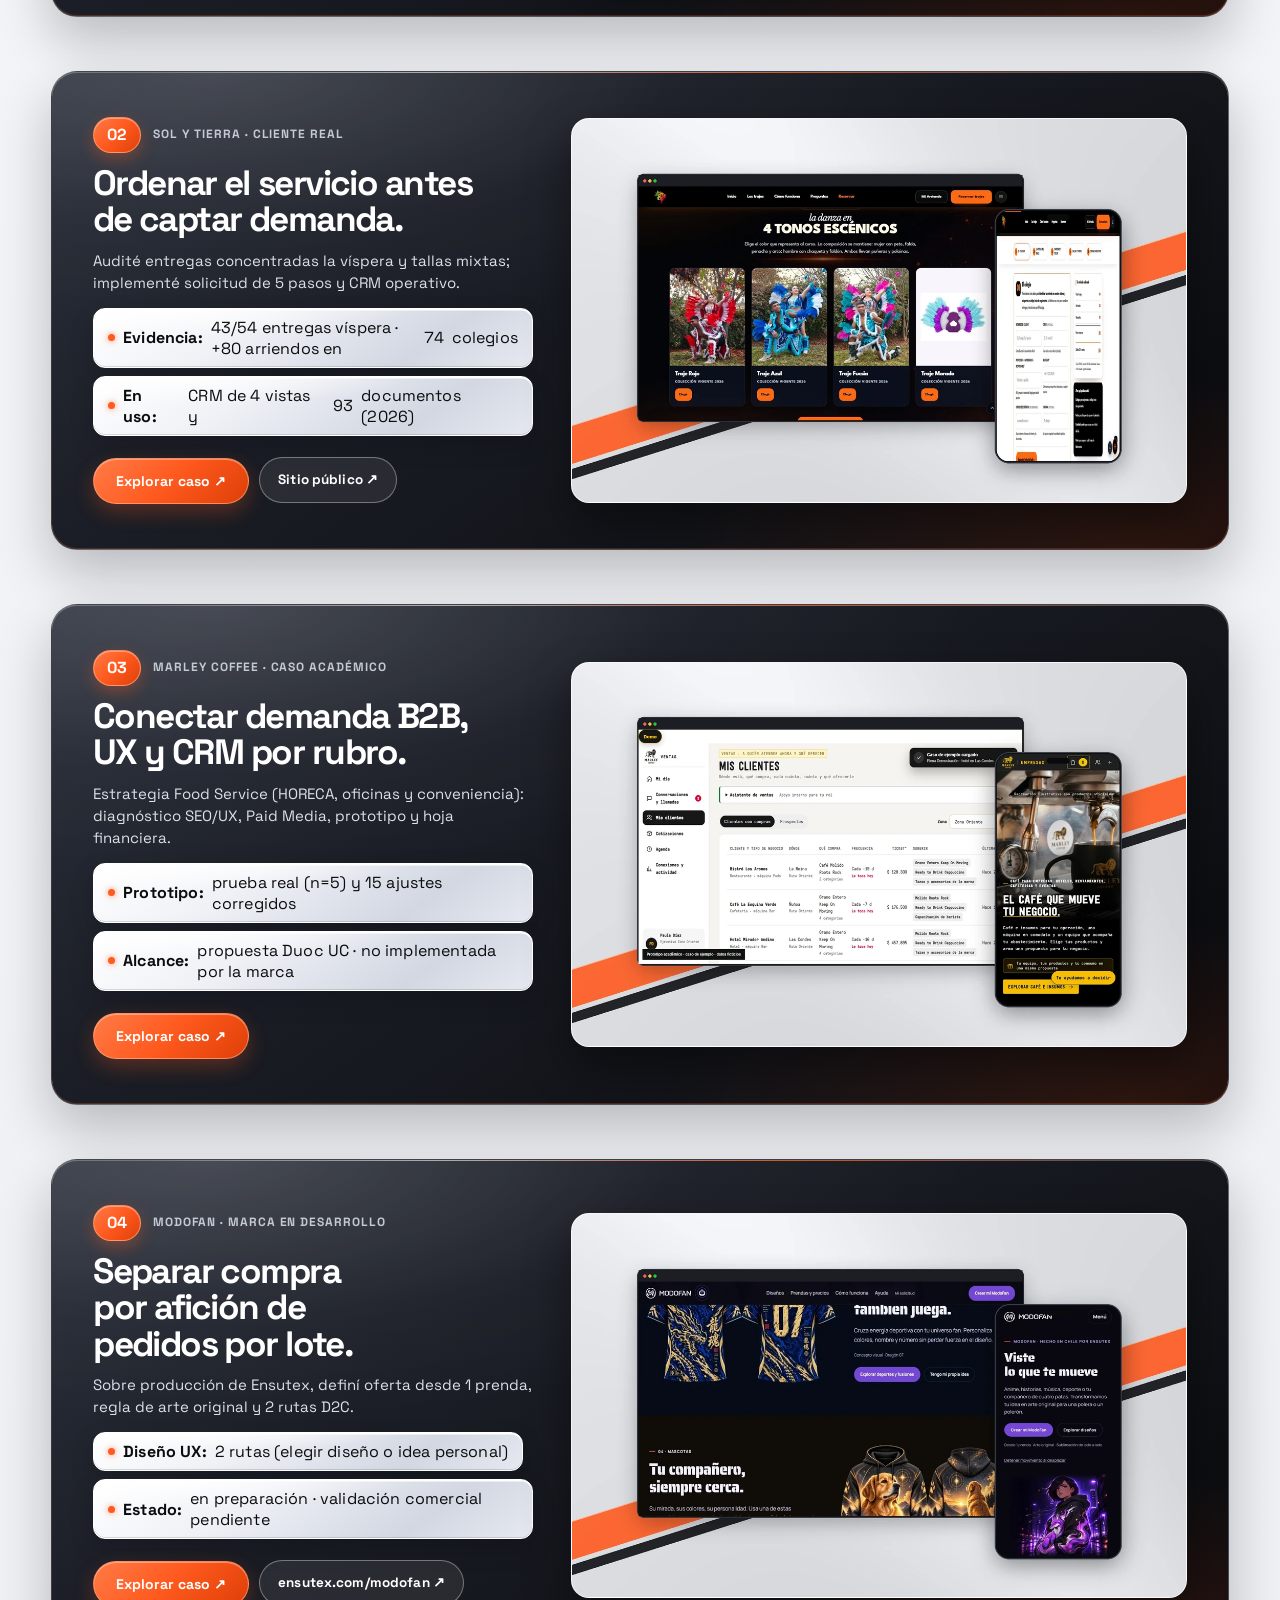
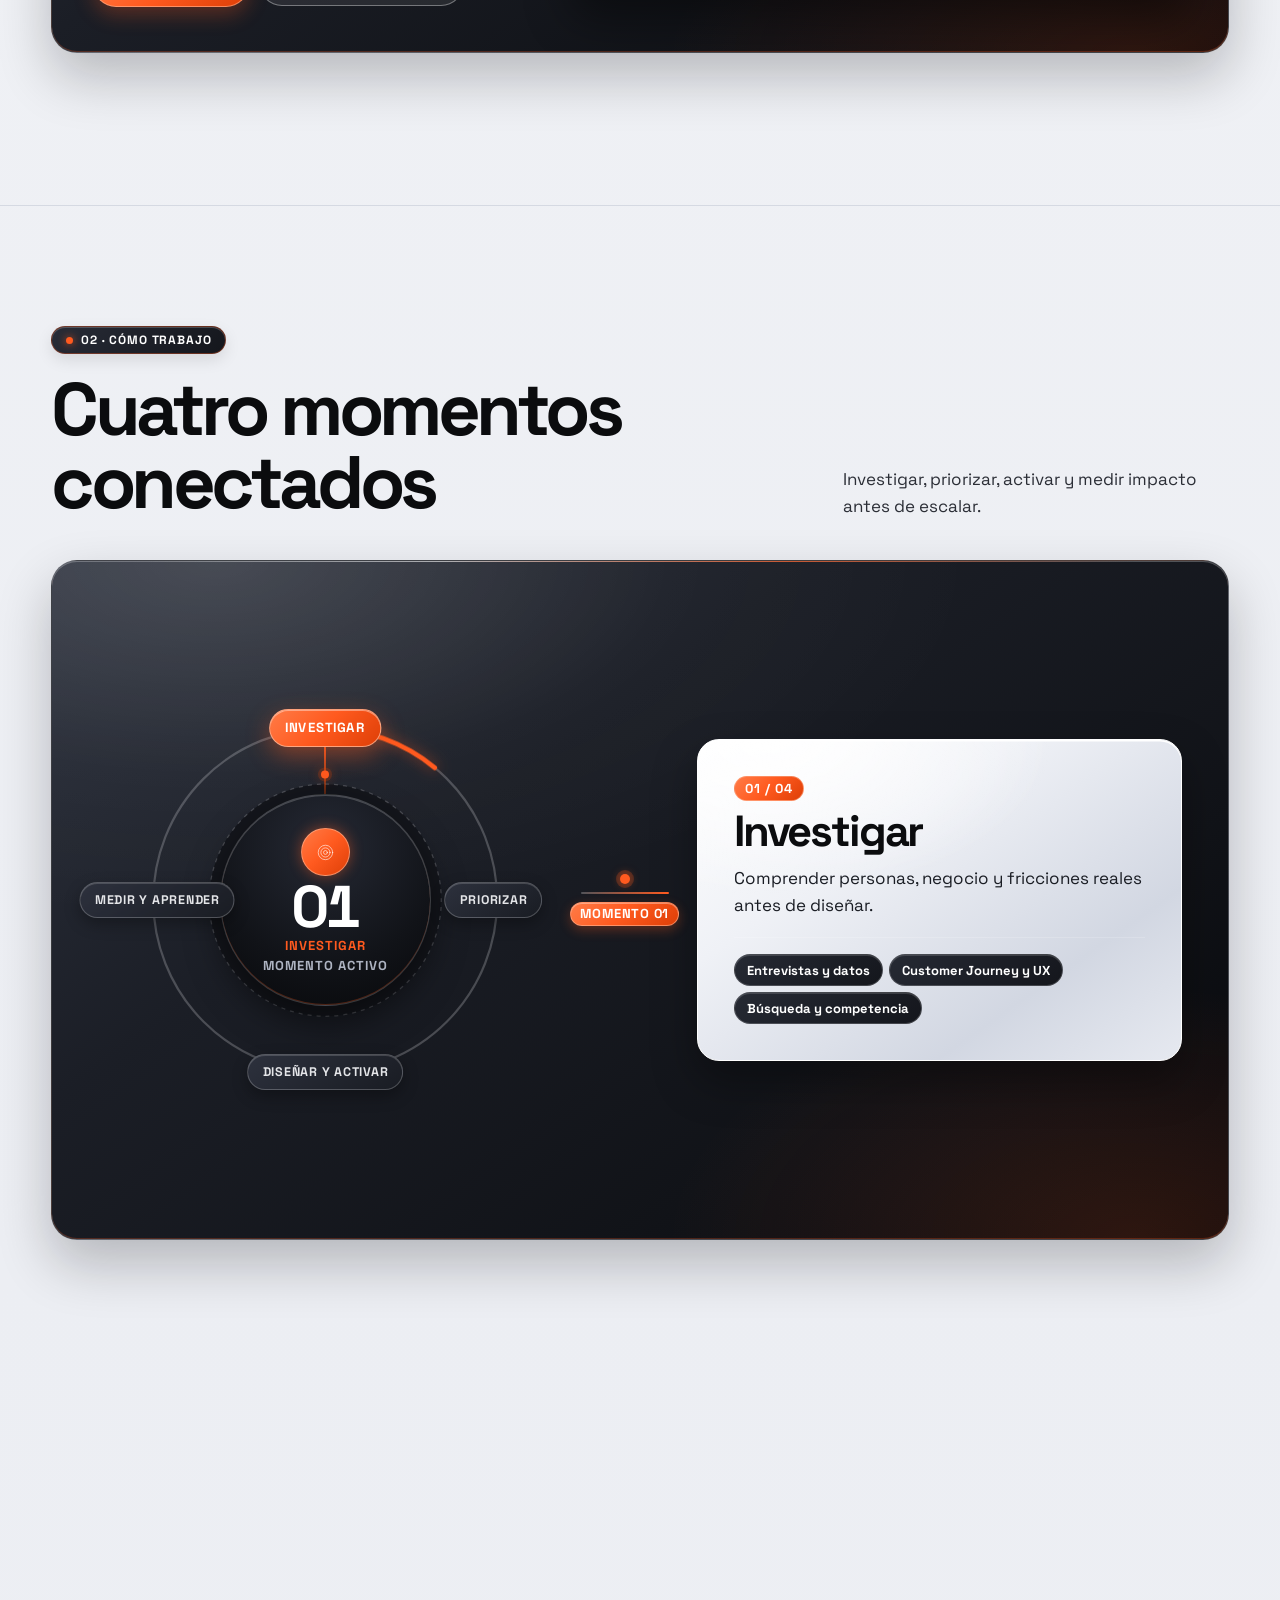
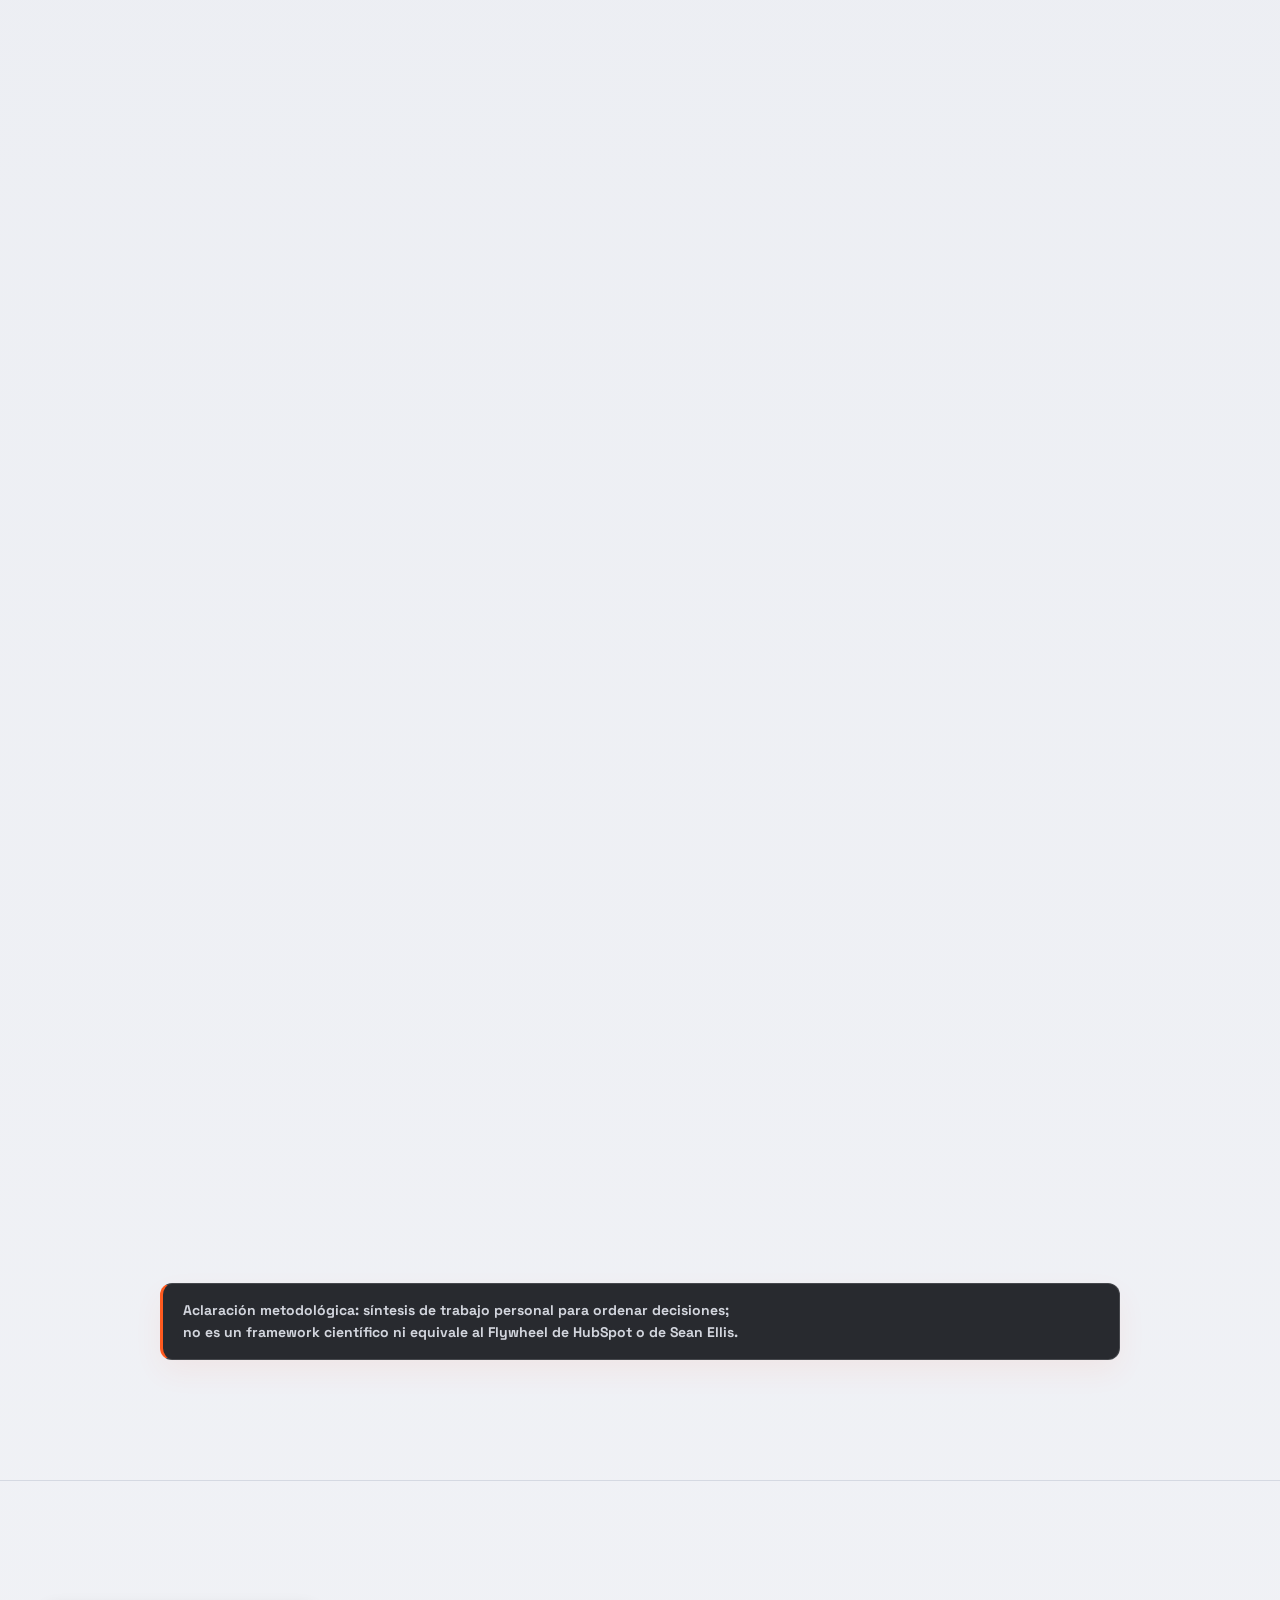
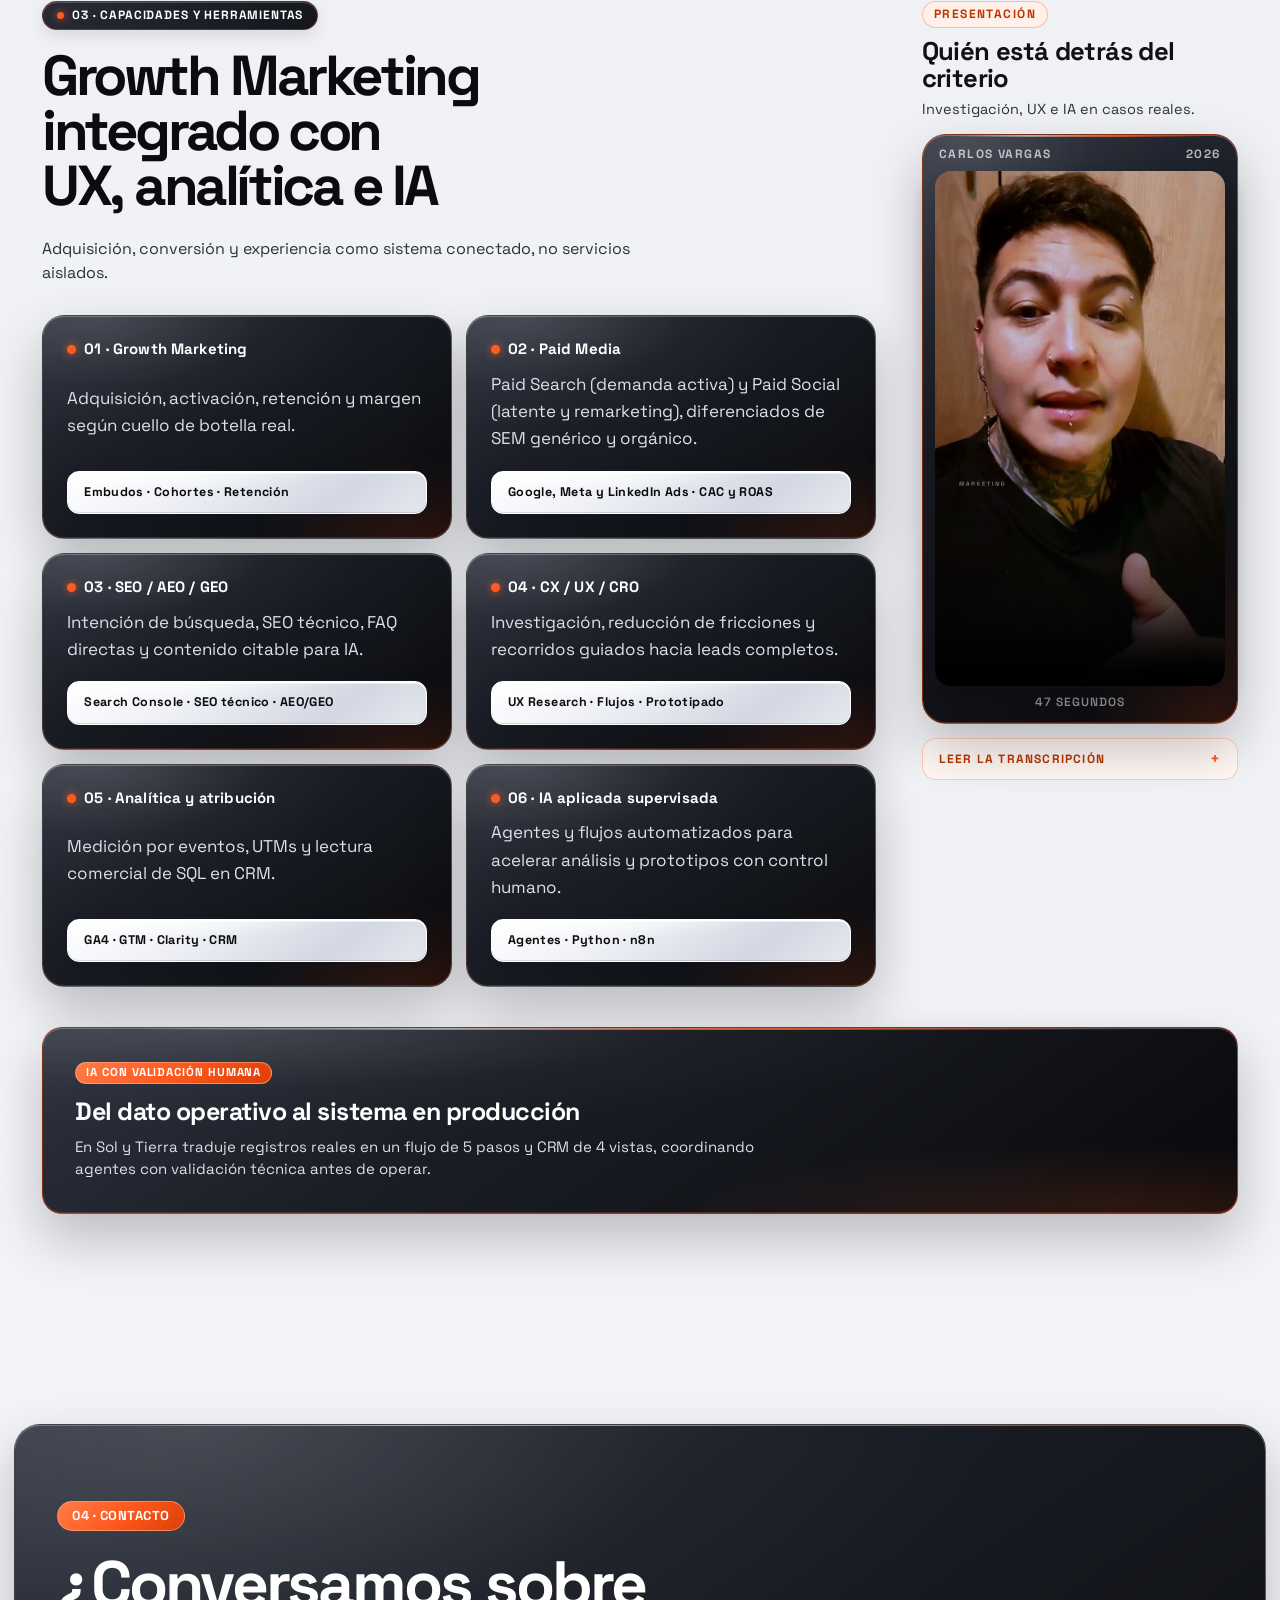
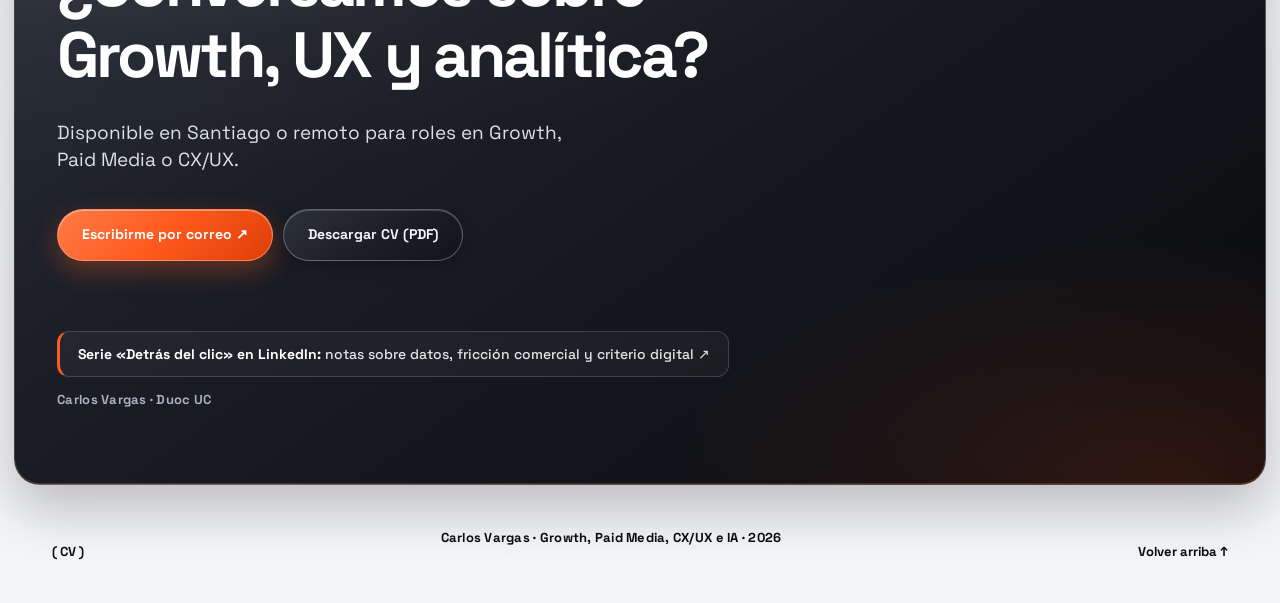
==== commit 702a6464: "Rediseño estratégico V12: 5 secciones, 4 momentos y casos defendibles A-E" ====
--- a/index.html
+++ b/index.html
@@ -4,19 +4,19 @@
   <meta charset="utf-8">
   <meta name="viewport" content="width=device-width, initial-scale=1">
   <meta name="theme-color" content="#1C1D21">
-  <meta name="description" content="Carlos Vargas: Marketing Digital, Growth, UX/CX e IA aplicada. Investigo qué motiva o frena a los clientes y lo transformo en estrategias comerciales, experiencias digitales y soluciones medibles.">
-  <title>Carlos Vargas | Marketing Digital, Growth, UX/CX e IA Aplicada</title>
+  <meta name="description" content="Portafolio de Carlos Vargas: Growth Marketing, Paid Media, SEO/AEO/GEO, CRO, CX/UX, analítica e IA en casos reales y académicos.">
+  <title>Carlos Vargas | Growth Marketing, Paid Media y UX</title>
   <link rel="canonical" href="https://carlosvarg1997-sys.github.io/">
   <meta property="og:type" content="website">
   <meta property="og:locale" content="es_CL">
-  <meta property="og:title" content="Carlos Vargas | Marketing Digital, Growth, UX/CX e IA Aplicada">
-  <meta property="og:description" content="Detrás de cada clic hay una persona. Investigo qué motiva o frena a los clientes y transformo esos hallazgos en estrategia comercial, experiencias UX/CX y soluciones con IA.">
+  <meta property="og:title" content="Carlos Vargas | Estrategia que entiende personas">
+  <meta property="og:description" content="Investigo necesidades, analizo datos y diseño soluciones digitales que conectan adquisición, conversión y experiencia de cliente con objetivos de negocio.">
   <meta property="og:url" content="https://carlosvarg1997-sys.github.io/">
   <meta property="og:image" content="https://carlosvarg1997-sys.github.io/assets/img/portfolio-og.webp">
   <meta property="og:image:width" content="1200">
   <meta property="og:image:height" content="630">
   <meta name="twitter:card" content="summary_large_image">
-  <script type="application/ld+json">{"@context":"https://schema.org","@graph":[{"@type":"Person","name":"Carlos Felipe Vargas Isla","url":"https://carlosvarg1997-sys.github.io/","sameAs":["https://www.linkedin.com/in/carlosvargasmkt/"],"description":"Estudiante de Ingeniería en Marketing Digital en Duoc UC (titulación prevista en diciembre de 2026) y Técnico en Marketing Digital (2024). Investiga qué motiva o frena a los clientes y transforma esos hallazgos en estrategias comerciales, experiencias UX/CX y soluciones digitales coordinadas con agentes de IA.","jobTitle":"Marketing Digital · Growth · Experiencia de Cliente (CX/UX) · IA Aplicada · Ingeniería en Marketing Digital (Duoc UC) · Técnico en Marketing Digital"},{"@type":"WebSite","name":"Carlos Vargas · Portafolio profesional","url":"https://carlosvarg1997-sys.github.io/","inLanguage":"es-CL"}]}</script>
+  <script type="application/ld+json">{"@context":"https://schema.org","@graph":[{"@type":"Person","name":"Carlos Felipe Vargas Isla","url":"https://carlosvarg1997-sys.github.io/","sameAs":["https://www.linkedin.com/in/carlosvargasmkt/"],"description":"Técnico en Marketing Digital titulado y estudiante del último semestre de Ingeniería en Marketing Digital en Duoc UC (término previsto: diciembre de 2026). Trabaja en Growth Marketing, Paid Media, SEO/AEO/GEO, CRO, CX/UX, analítica digital e IA aplicada.","jobTitle":"Growth Marketing · Paid Media · CX/UX · Analítica Digital"},{"@type":"WebSite","name":"Carlos Vargas · Portafolio profesional","url":"https://carlosvarg1997-sys.github.io/","inLanguage":"es-CL"}]}</script>
   <link rel="icon" href="data:image/svg+xml,%3Csvg xmlns='http://www.w3.org/2000/svg' viewBox='0 0 32 32'%3E%3Crect width='32' height='32' rx='4' fill='%231C1D21'/%3E%3Ctext x='16' y='22' font-family='Arial,sans-serif' font-size='15' font-weight='700' fill='%23FF5A1F' text-anchor='middle'%3ECV%3C/text%3E%3C/svg%3E">
   <script>document.documentElement.classList.add('js')</script>
   <link rel="stylesheet" href="assets/css/v2-home.css?v=20260928-1">
@@ -26,11 +26,11 @@
   <link rel="stylesheet" href="assets/css/coherencia-20261027.css?v=20261027-revision-4">
   <link rel="stylesheet" href="assets/css/tipografia-unificada.css?v=20261027-1">
   <link rel="stylesheet" href="assets/css/legibilidad-20261028.css?v=1">
-  <link rel="stylesheet" href="assets/css/portfolio-v5.css?v=20261111-video-focus-1">
+  <link rel="stylesheet" href="assets/css/portfolio-v5.css?v=20261111-redesign-1">
   <script src="assets/js/v2-home.js?v=20261111-sinvelo-3" defer></script>
   <script src="assets/js/v4-motion.js?v=20261025-relato-1" defer></script>
   <script src="assets/js/coherencia-20261027.js?v=20261027-1" defer></script>
-  <script src="assets/js/portfolio-v5.js?v=20261111-video-focus-1" defer></script>
+  <script src="assets/js/portfolio-v5.js?v=20261111-redesign-1" defer></script>
 </head>
 <body>
   <a class="skip-link" href="#contenido">Saltar al contenido</a>
@@ -39,9 +39,8 @@
     <a class="site-header__brand" href="index.html" aria-label="Carlos Vargas, inicio">( CV )</a>
     <nav class="site-nav" id="site-nav" aria-label="Navegación principal">
       <a href="#casos">Proyectos</a>
-      <a href="#enfoque">Método</a>
-      <a href="#perfil">Perfil e IA</a>
-      <a href="#detras-del-clic">Detrás del clic</a>
+      <a href="#enfoque">Cómo trabajo</a>
+      <a href="#perfil">Capacidades</a>
       <a href="#contacto">Contacto</a>
       <a href="assets/cv/Carlos_Vargas_CV_Diseno.pdf">CV (PDF)</a>
     </nav>
@@ -56,27 +55,27 @@
         <svg class="hero__kinetic-svg" viewBox="0 0 680 560" focusable="false" aria-hidden="true">
           <defs>
             <linearGradient id="heroMetalRing" x1="0%" y1="0%" x2="100%" y2="100%">
-              <stop offset="0%" stop-color="#FFFFFF" stop-opacity="0.55"/>
-              <stop offset="45%" stop-color="#C8CDD8" stop-opacity="0.22"/>
-              <stop offset="100%" stop-color="#FF5A1F" stop-opacity="0.48"/>
+              <stop offset="0%" stop-color="#FFFFFF" stop-opacity="0.48"/>
+              <stop offset="45%" stop-color="#D49A7A" stop-opacity="0.28"/>
+              <stop offset="100%" stop-color="#FF5A1F" stop-opacity="0.58"/>
             </linearGradient>
             <linearGradient id="heroMoltenArc" x1="0%" y1="0%" x2="100%" y2="0%">
-              <stop offset="0%" stop-color="#FF5A1F" stop-opacity="0"/>
-              <stop offset="50%" stop-color="#FF5A1F" stop-opacity="0.95"/>
-              <stop offset="100%" stop-color="#FFB088" stop-opacity="1"/>
+              <stop offset="0%" stop-color="#D96B27" stop-opacity="0"/>
+              <stop offset="50%" stop-color="#FF5A1F" stop-opacity="0.96"/>
+              <stop offset="100%" stop-color="#FFB88A" stop-opacity="1"/>
             </linearGradient>
             <radialGradient id="heroCoreGlow" cx="50%" cy="50%" r="50%">
-              <stop offset="0%" stop-color="#FF5A1F" stop-opacity="0.26"/>
-              <stop offset="55%" stop-color="#9CA3B2" stop-opacity="0.08"/>
+              <stop offset="0%" stop-color="#FF6D33" stop-opacity="0.34"/>
+              <stop offset="52%" stop-color="#A84C1C" stop-opacity="0.16"/>
               <stop offset="100%" stop-color="#0B0C0E" stop-opacity="0"/>
             </radialGradient>
           </defs>
-          <circle cx="390" cy="276" r="245" fill="url(#heroCoreGlow)"/>
+          <circle cx="390" cy="276" r="250" fill="url(#heroCoreGlow)"/>
           <g class="hero__orbit hero__orbit--outer">
             <circle cx="390" cy="276" r="224" fill="none" stroke="url(#heroMetalRing)" stroke-width="1.4" stroke-dasharray="6 10"/>
             <circle cx="390" cy="52" r="5" fill="#E4E5E8"/>
             <circle cx="614" cy="276" r="4" fill="#FF5A1F"/>
-            <circle cx="390" cy="500" r="4" fill="#9FA6B5"/>
+            <circle cx="390" cy="500" r="4" fill="#B88367"/>
           </g>
           <g class="hero__orbit hero__orbit--mid">
             <circle cx="390" cy="276" r="168" fill="none" stroke="url(#heroMetalRing)" stroke-width="1.8"/>
@@ -84,59 +83,65 @@
             <circle cx="558" cy="276" r="6.5" fill="#FF5A1F" stroke="#FFFFFF" stroke-width="2"/>
           </g>
           <g class="hero__orbit hero__orbit--inner">
-            <circle cx="390" cy="276" r="112" fill="none" stroke="rgba(228,229,232,0.24)" stroke-width="1.2" stroke-dasharray="3 6"/>
+            <circle cx="390" cy="276" r="112" fill="none" stroke="rgba(255,190,150,0.28)" stroke-width="1.2" stroke-dasharray="3 6"/>
             <circle cx="278" cy="276" r="4.5" fill="#FFFFFF"/>
           </g>
-          <path class="hero__wave-bg" d="M 120 330 C 205 330, 235 196, 305 196 C 375 196, 405 344, 475 344 C 535 344, 565 182, 635 182" fill="none" stroke="rgba(228,229,232,0.22)" stroke-width="2.5" stroke-linecap="round"/>
-          <path class="hero__wave-active" d="M 120 330 C 205 330, 235 196, 305 196 C 375 196, 405 344, 475 344 C 535 344, 565 182, 635 182" fill="none" stroke="url(#heroMoltenArc)" stroke-width="4" stroke-linecap="round"/>
+          <path class="hero__wave-bg" d="M 105 352 C 195 352, 232 204, 305 204 C 378 204, 412 332, 480 332 C 542 332, 572 178, 642 178" fill="none" stroke="rgba(255,180,140,0.24)" stroke-width="2.5" stroke-linecap="round"/>
+          <path class="hero__wave-active" d="M 105 352 C 195 352, 232 204, 305 204 C 378 204, 412 332, 480 332 C 542 332, 572 178, 642 178" fill="none" stroke="url(#heroMoltenArc)" stroke-width="4" stroke-linecap="round"/>
           <g class="hero__node-group">
-            <circle cx="305" cy="196" r="16" fill="rgba(255,90,31,0.18)" class="hero__node-halo"/>
-            <circle cx="305" cy="196" r="7.5" fill="#FF5A1F" stroke="#FFFFFF" stroke-width="2.2"/>
-            <circle cx="475" cy="344" r="6" fill="#E4E5E8" stroke="#141519" stroke-width="2"/>
-            <circle cx="635" cy="182" r="7" fill="#FFFFFF" stroke="#FF5A1F" stroke-width="2.5"/>
+            <circle cx="305" cy="204" r="16" fill="rgba(255,90,31,0.22)" class="hero__node-halo"/>
+            <circle cx="305" cy="204" r="7.5" fill="#FF5A1F" stroke="#FFFFFF" stroke-width="2.2"/>
+            <circle cx="480" cy="332" r="6" fill="#E4E5E8" stroke="#141519" stroke-width="2"/>
+            <circle cx="642" cy="178" r="7" fill="#FFFFFF" stroke="#FF5A1F" stroke-width="2.5"/>
           </g>
           <g class="hero__cursor-Readout" transform="translate(390 276)">
-            <circle r="44" fill="rgba(16,18,23,0.72)" stroke="rgba(228,229,232,0.32)" stroke-width="1.4"/>
-            <circle r="6" fill="#FF5A1F" class="hero__core-dot"/>
+            <circle r="48" class="hero__human-halo"/>
+            <g class="hero__mini-bars" transform="translate(-21 -12)">
+              <rect x="0" y="18" width="7" height="14" rx="2"/>
+              <rect x="11" y="11" width="7" height="21" rx="2"/>
+              <rect x="22" y="5" width="7" height="27" rx="2"/>
+              <rect x="33" y="0" width="7" height="32" rx="2"/>
+            </g>
+            <circle cy="24" r="5" fill="#FF5A1F" class="hero__core-dot"/>
           </g>
         </svg>
       </div>
       <div class="hero__grid">
         <div class="hero__content">
-          <p class="eyebrow eyebrow--light">MARKETING DIGITAL · GROWTH · CX/UX/UI · IA APLICADA</p>
-          <h1 id="hero-title">Detrás de cada clic <span class="hero__headline-aside">hay una persona.</span></h1>
-          <p>Investigo qué la motiva y qué la frena para mejorar experiencias digitales y convertir decisiones de marketing en resultados de negocio.</p>
-          <p class="hero__cred">Ingeniería en Marketing Digital (último semestre) · Técnico titulado · Duoc UC</p>
+          <p class="eyebrow eyebrow--light">GROWTH MARKETING · PAID MEDIA · CX/UX · ANALÍTICA</p>
+          <h1 id="hero-title">Estrategia que <span class="hero__headline-aside">entiende personas.</span></h1>
+          <p>Investigo necesidades, analizo datos y diseño soluciones digitales que conectan adquisición, conversión y experiencia de cliente con objetivos de negocio.</p>
+          <p class="hero__cred">Técnico en Marketing Digital titulado · Ingeniería en Marketing Digital, último semestre.</p>
           <div class="hero__actions">
             <a class="button button--molten" href="#casos">Ver proyectos ↓</a>
             <a class="button button--ghost-light" href="assets/cv/Carlos_Vargas_CV_Diseno.pdf">Descargar CV (PDF)</a>
-            <a class="button button--ghost-light" href="https://www.linkedin.com/in/carlosvargasmkt/" target="_blank" rel="noopener noreferrer">LinkedIn ↗</a>
-          </div>
-        </div>
-      </div>
-      <p class="hero__bottom">Santiago, Chile · «Una experiencia no termina en el clic»</p>
+            <a class="hero__linkedin-link" href="https://www.linkedin.com/in/carlosvargasmkt/" target="_blank" rel="noopener noreferrer">LinkedIn ↗</a>
+          </div>
+        </div>
+      </div>
+      <p class="hero__bottom">Santiago, Chile · Evidencia comercial y soluciones digitales medibles</p>
     </section>
 
     <section class="projects-v6 section-pad" id="casos" aria-labelledby="projects-title">
       <span class="portfolio-v5__anchor" id="evidencias" aria-hidden="true"></span>
       <header class="portfolio-v5__section-head projects-v6__head">
-        <p class="eyebrow">01 · PROYECTOS DESTACADOS Y EVIDENCIA</p>
-        <h2 id="projects-title">Historias de problemas, hallazgos y decisiones</h2>
-        <p>Cuatro casos donde cada cifra distingue entre operación registrada, solución implementada y prototipo evaluado.</p>
+        <p class="eyebrow">01 · PROYECTOS Y EVIDENCIA</p>
+        <h2 id="projects-title">Problemas reales, decisiones y evidencia</h2>
+        <p>Cuatro casos que separan operación real, software activo, propuesta académica e hipótesis.</p>
       </header>
       <div class="projects-v6__stack" data-project-stack>
         <div class="projects-v6__slot">
           <article class="projects-v6__card" id="project-card-01" data-stack-card data-project-card data-index="0" data-card-reveal="left" aria-labelledby="project-title-01">
             <div class="projects-v6__copy">
-              <div class="projects-v6__meta"><span class="projects-v6__number">01</span><p>ENSUTEX · NEGOCIO PROPIO · EXPERIENCIA COMERCIAL</p></div>
-              <h3 id="project-title-01">«Una cotización no empieza en el formulario»</h3>
-              <p class="projects-v6__description">Las dudas sobre tallas y telas frenaban las consultas. Diseñé un recorrido guiado de cuatro pasos y organicé la atención comercial.</p>
+              <div class="projects-v6__meta"><span class="projects-v6__number">01</span><p>ENSUTEX · NEGOCIO PROPIO</p></div>
+              <h3 id="project-title-01">Simplificar una compra grupal compleja.</h3>
+              <p class="projects-v6__description">Investigué dudas de tallas, telas y mínimos; implementé cotización en 4 etapas y bandeja de seguimiento.</p>
               <ul class="projects-v6__tags" aria-label="Evidencia clasificada Ensutex">
-                <li><strong>Operación registrada:</strong> 117 pedidos (mar. 2025–jul. 2026)</li>
-                <li><strong>Solución implementada:</strong> cotizador en 4 pasos y guía móvil</li>
+                <li><strong>Evidencia:</strong> 117 pedidos (mar. 2025 – jul. 2026)</li>
+                <li><strong>En uso:</strong> cotizador progresivo y guías de tallas</li>
               </ul>
               <div class="projects-v6__actions">
-                <a class="projects-v6__link" href="proyectos/ensutex.html">Ver caso y recorrido ↗</a>
+                <a class="projects-v6__link" href="proyectos/ensutex.html">Explorar caso ↗</a>
                 <a class="projects-v6__ext" href="https://ensutex.com/" target="_blank" rel="noopener noreferrer">ensutex.com ↗</a>
               </div>
             </div>
@@ -147,56 +152,56 @@
         <div class="projects-v6__slot">
           <article class="projects-v6__card" id="project-card-02" data-stack-card data-project-card data-index="1" data-card-reveal="right" aria-labelledby="project-title-02">
             <div class="projects-v6__copy">
-              <div class="projects-v6__meta"><span class="projects-v6__number">02</span><p>SOL Y TIERRA · CLIENTE REAL · OPERACIONES Y SERVICIO</p></div>
-              <h3 id="project-title-02">«El problema no era atraer más clientes. Era ordenar el servicio»</h3>
-              <p class="projects-v6__description">El análisis mostró que 43 de 54 entregas se hacían la víspera del evento. Diseñé una solicitud guiada y un CRM para organizar la operación.</p>
+              <div class="projects-v6__meta"><span class="projects-v6__number">02</span><p>SOL Y TIERRA · CLIENTE REAL</p></div>
+              <h3 id="project-title-02">Ordenar el servicio antes de captar demanda.</h3>
+              <p class="projects-v6__description">Audité entregas concentradas la víspera y tallas mixtas; implementé solicitud de 5 pasos y CRM operativo.</p>
               <ul class="projects-v6__tags" aria-label="Evidencia clasificada Sol y Tierra">
-                <li><strong>Operación registrada:</strong> +80 arriendos en 74 colegios</li>
-                <li><strong>Solución implementada:</strong> 93 documentos generados en 2026</li>
+                <li><strong>Evidencia:</strong> 43/54 entregas víspera · +80 arriendos en 74 colegios</li>
+                <li><strong>En uso:</strong> CRM de 4 vistas y 93 documentos (2026)</li>
               </ul>
               <div class="projects-v6__actions">
-                <a class="projects-v6__link" href="proyectos/sol-y-tierra.html">Ver diagnóstico y CRM ↗</a>
+                <a class="projects-v6__link" href="proyectos/sol-y-tierra.html">Explorar caso ↗</a>
                 <a class="projects-v6__ext" href="https://arriendostrajestobas.cl/" target="_blank" rel="noopener noreferrer">Sitio público ↗</a>
               </div>
             </div>
-            <figure class="projects-v6__cover"><img src="assets/img/v6/portada-sol-y-tierra.webp" srcset="assets/img/v6/portada-sol-y-tierra-1200.webp 1200w, assets/img/v6/portada-sol-y-tierra.webp 2400w" sizes="(min-width:1024px) 52vw, 92vw" width="2400" height="1500" decoding="async" alt="Portada del caso Sol y Tierra: panel CRM operativo con datos ficticios y solicitud guiada para colegios en celular"></figure>
+            <figure class="projects-v6__cover"><img src="assets/img/v6/portada-sol-y-tierra.webp" srcset="assets/img/v6/portada-sol-y-tierra-1200.webp 1200w, assets/img/v6/portada-sol-y-tierra.webp 2400w" sizes="(min-width:1024px) 52vw, 92vw" width="2400" height="1500" decoding="async" alt="Portada del caso Sol y Tierra: panel CRM con datos ficticios y solicitud guiada para colegios en celular"></figure>
           </article>
         </div>
 
         <div class="projects-v6__slot">
           <article class="projects-v6__card" id="project-card-03" data-stack-card data-project-card data-index="2" data-card-reveal="left" aria-labelledby="project-title-03">
             <div class="projects-v6__copy">
-              <div class="projects-v6__meta"><span class="projects-v6__number">03</span><p>MODOFAN · MARCA EN DESARROLLO · SEGMENTACIÓN</p></div>
-              <h3 id="project-title-03">«Dos motivaciones de compra. Dos recorridos»</h3>
-              <p class="projects-v6__description">Separé la exploración de diseños de la personalización individual para responder a necesidades distintas de fanáticos e instituciones.</p>
-              <ul class="projects-v6__tags" aria-label="Evidencia clasificada ModoFan">
-                <li><strong>Solución diseñada:</strong> identidad y 2 rutas por motivación</li>
-                <li><strong>Estado del proyecto:</strong> propuesta en desarrollo · validación comercial pendiente</li>
+              <div class="projects-v6__meta"><span class="projects-v6__number">03</span><p>MARLEY COFFEE · CASO ACADÉMICO</p></div>
+              <h3 id="project-title-03">Conectar demanda B2B, UX y CRM por rubro.</h3>
+              <p class="projects-v6__description">Estrategia Food Service (HORECA, oficinas y conveniencia): diagnóstico SEO/UX, Paid Media, prototipo y hoja financiera.</p>
+              <ul class="projects-v6__tags" aria-label="Evidencia clasificada Marley Coffee">
+                <li><strong>Prototipo:</strong> prueba real (n=5) y 15 ajustes corregidos</li>
+                <li><strong>Alcance:</strong> propuesta Duoc UC · no implementada por la marca</li>
               </ul>
               <div class="projects-v6__actions">
-                <a class="projects-v6__link" href="proyectos/modofan.html">Ver hipótesis y prototipo ↗</a>
-                <a class="projects-v6__ext" href="https://ensutex.com/modofan" target="_blank" rel="noopener noreferrer">ensutex.com/modofan ↗</a>
-              </div>
-            </div>
-            <figure class="projects-v6__cover"><img src="assets/img/v6/portada-modofan.webp" srcset="assets/img/v6/portada-modofan-1200.webp 1200w, assets/img/v6/portada-modofan.webp 2400w" sizes="(min-width:1024px) 52vw, 92vw" width="2400" height="1500" loading="lazy" decoding="async" alt="Portada del caso ModoFan: universos de marca y recorrido diferenciado en escritorio y celular"></figure>
+                <a class="projects-v6__link" href="proyectos/marley-coffee.html">Explorar caso ↗</a>
+              </div>
+            </div>
+            <figure class="projects-v6__cover"><img src="assets/img/v6/portada-marley-coffee.webp" srcset="assets/img/v6/portada-marley-coffee-1200.webp 1200w, assets/img/v6/portada-marley-coffee.webp 2400w" sizes="(min-width:1024px) 52vw, 92vw" width="2400" height="1500" loading="lazy" decoding="async" alt="Portada del caso Marley Coffee: recorrido B2B por tipo de negocio y vista móvil evaluada"></figure>
           </article>
         </div>
 
         <div class="projects-v6__slot">
           <article class="projects-v6__card" id="project-card-04" data-stack-card data-project-card data-index="3" data-card-reveal="right" aria-labelledby="project-title-04">
             <div class="projects-v6__copy">
-              <div class="projects-v6__meta"><span class="projects-v6__number">04</span><p>MARLEY COFFEE · CASO ACADÉMICO · ESTRATEGIA B2B Y UX</p></div>
-              <h3 id="project-title-04">«Una misma oferta B2B no resuelve las mismas necesidades»</h3>
-              <p class="projects-v6__description">Propuesta académica que diferencia HORECA, oficinas y conveniencia, que lleva el diagnóstico comercial a la experiencia digital y al CRM.</p>
-              <ul class="projects-v6__tags" aria-label="Evidencia clasificada Marley Coffee">
-                <li><strong>Prototipo evaluado:</strong> 10 heurísticas de Nielsen y pruebas móviles</li>
-                <li><strong>Condición académica:</strong> modelo B2B evaluado · no implementado por la empresa</li>
+              <div class="projects-v6__meta"><span class="projects-v6__number">04</span><p>MODOFAN · MARCA EN DESARROLLO</p></div>
+              <h3 id="project-title-04">Separar compra por afición de pedidos por lote.</h3>
+              <p class="projects-v6__description">Sobre producción de Ensutex, definí oferta desde 1 prenda, regla de arte original y 2 rutas D2C.</p>
+              <ul class="projects-v6__tags" aria-label="Evidencia clasificada ModoFan">
+                <li><strong>Diseño UX:</strong> 2 rutas (elegir diseño o idea personal)</li>
+                <li><strong>Estado:</strong> en preparación · validación comercial pendiente</li>
               </ul>
               <div class="projects-v6__actions">
-                <a class="projects-v6__link" href="proyectos/marley-coffee.html">Ver estrategia B2B ↗</a>
-              </div>
-            </div>
-            <figure class="projects-v6__cover"><img src="assets/img/v6/portada-marley-coffee.webp" srcset="assets/img/v6/portada-marley-coffee-1200.webp 1200w, assets/img/v6/portada-marley-coffee.webp 2400w" sizes="(min-width:1024px) 52vw, 92vw" width="2400" height="1500" loading="lazy" decoding="async" alt="Portada del caso Marley Coffee: recorrido B2B por rubro comercial y vista móvil evaluada"></figure>
+                <a class="projects-v6__link" href="proyectos/modofan.html">Explorar caso ↗</a>
+                <a class="projects-v6__ext" href="https://ensutex.com/modofan" target="_blank" rel="noopener noreferrer">ensutex.com/modofan ↗</a>
+              </div>
+            </div>
+            <figure class="projects-v6__cover"><img src="assets/img/v6/portada-modofan.webp" srcset="assets/img/v6/portada-modofan-1200.webp 1200w, assets/img/v6/portada-modofan.webp 2400w" sizes="(min-width:1024px) 52vw, 92vw" width="2400" height="1500" loading="lazy" decoding="async" alt="Portada del caso ModoFan: universos visuales de marca y recorrido diferenciado en escritorio y celular"></figure>
           </article>
         </div>
       </div>
@@ -205,13 +210,13 @@
     <section class="method-v6 section-pad" id="enfoque" aria-labelledby="method-title">
       <span class="portfolio-v5__anchor" id="modelo" aria-hidden="true"></span><span class="portfolio-v5__anchor" id="embudo" aria-hidden="true"></span>
       <header class="portfolio-v5__section-head method-v6__head">
-        <p class="eyebrow">02 · MÉTODO DE TRABAJO · FLYWHEEL DE 06 ETAPAS</p>
-        <h2 id="method-title">De una fricción real a una decisión de negocio</h2>
-        <p>Un ciclo continuo: escuchar a las personas, priorizar con datos y medir qué cambió.</p>
+        <p class="eyebrow">02 · CÓMO TRABAJO</p>
+        <h2 id="method-title">Cuatro momentos conectados</h2>
+        <p>Investigar, priorizar, activar y medir impacto antes de escalar.</p>
       </header>
       <div class="method-v6__track" data-method-track>
         <div class="method-v6__sticky" data-method-sticky data-card-reveal="left">
-          <div class="method-ring" role="group" aria-label="Método en seis etapas: escuchar, analizar, priorizar, diseñar, comunicar, y medir y evaluar">
+          <div class="method-ring" role="group" aria-label="Cómo trabajo en 4 momentos: investigar, priorizar, diseñar y activar, y medir y aprender">
             <svg class="method-ring__svg" viewBox="0 0 400 400" aria-hidden="true" focusable="false">
               <circle class="method-ring__inner-grid" cx="200" cy="200" r="134"></circle>
               <circle class="method-ring__track" cx="200" cy="200" r="198.5"></circle>
@@ -222,57 +227,45 @@
             <div class="method-ring__core" aria-live="polite" aria-atomic="true">
               <div class="method-ring__visuals" aria-hidden="true">
                 <svg class="method-ring__diagram is-active" data-core-visual="0" viewBox="0 0 120 68"><circle cx="60" cy="34" r="8" class="m-diag__pulse"/><circle cx="60" cy="34" r="19" class="m-diag__wave"/><circle cx="60" cy="34" r="30" class="m-diag__wave m-diag__wave--2"/></svg>
-                <svg class="method-ring__diagram" data-core-visual="1" viewBox="0 0 120 68"><path d="M14 48 C38 48 38 18 60 18 S82 48 106 20" class="m-diag__path"/><circle cx="60" cy="18" r="7" class="m-diag__alert"/><circle cx="14" cy="48" r="4" class="m-diag__dot"/><circle cx="106" cy="20" r="4" class="m-diag__dot"/></svg>
-                <svg class="method-ring__diagram" data-core-visual="2" viewBox="0 0 120 68"><path d="M24 12 H96 L71 38 V56 L49 56 V38 Z" class="m-diag__funnel"/><line x1="35" y1="23" x2="85" y2="23" class="m-diag__line"/><circle cx="60" cy="47" r="5" class="m-diag__pulse"/></svg>
-                <svg class="method-ring__diagram" data-core-visual="3" viewBox="0 0 120 68"><rect x="18" y="10" width="84" height="48" rx="6" class="m-diag__frame"/><rect x="26" y="18" width="30" height="32" rx="3" class="m-diag__block"/><rect x="62" y="18" width="32" height="13" rx="3" class="m-diag__accent"/><rect x="62" y="37" width="32" height="13" rx="3" class="m-diag__block"/></svg>
-                <svg class="method-ring__diagram" data-core-visual="4" viewBox="0 0 120 68"><path d="M26 40 V28 H42 L64 14 V54 L42 40 Z" class="m-diag__horn"/><path d="M76 22 A18 18 0 0 1 76 46" class="m-diag__wave"/><path d="M86 14 A30 30 0 0 1 86 54" class="m-diag__wave m-diag__wave--2"/></svg>
-                <svg class="method-ring__diagram" data-core-visual="5" viewBox="0 0 120 68"><rect x="24" y="36" width="14" height="20" rx="2" class="m-diag__block"/><rect x="52" y="24" width="14" height="32" rx="2" class="m-diag__block"/><rect x="80" y="12" width="14" height="44" rx="2" class="m-diag__accent"/><path d="M22 32 L56 20 L87 10" class="m-diag__path"/></svg>
+                <svg class="method-ring__diagram" data-core-visual="1" viewBox="0 0 120 68"><path d="M24 12 H96 L71 38 V56 L49 56 V38 Z" class="m-diag__funnel"/><line x1="35" y1="23" x2="85" y2="23" class="m-diag__line"/><circle cx="60" cy="47" r="5" class="m-diag__pulse"/></svg>
+                <svg class="method-ring__diagram" data-core-visual="2" viewBox="0 0 120 68"><rect x="18" y="10" width="84" height="48" rx="6" class="m-diag__frame"/><rect x="26" y="18" width="30" height="32" rx="3" class="m-diag__block"/><rect x="62" y="18" width="32" height="13" rx="3" class="m-diag__accent"/><rect x="62" y="37" width="32" height="13" rx="3" class="m-diag__block"/></svg>
+                <svg class="method-ring__diagram" data-core-visual="3" viewBox="0 0 120 68"><rect x="24" y="36" width="14" height="20" rx="2" class="m-diag__block"/><rect x="52" y="24" width="14" height="32" rx="2" class="m-diag__block"/><rect x="80" y="12" width="14" height="44" rx="2" class="m-diag__accent"/><path d="M22 32 L56 20 L87 10" class="m-diag__path"/></svg>
               </div>
               <span class="method-ring__number" data-ring-number>01</span>
-              <span class="method-ring__name" data-ring-name>ESCUCHAR</span>
-              <small>ETAPA ACTIVA</small>
-            </div>
-            <button class="method-ring__node" type="button" data-method-node="0" aria-label="01 Escuchar" aria-current="step"><span class="method-ring__node-name">ESCUCHAR</span><span class="method-ring__node-number" aria-hidden="true">01</span></button>
-            <button class="method-ring__node" type="button" data-method-node="1" aria-label="02 Analizar"><span class="method-ring__node-name">ANALIZAR</span><span class="method-ring__node-number" aria-hidden="true">02</span></button>
-            <button class="method-ring__node" type="button" data-method-node="2" aria-label="03 Priorizar"><span class="method-ring__node-name">PRIORIZAR</span><span class="method-ring__node-number" aria-hidden="true">03</span></button>
-            <button class="method-ring__node" type="button" data-method-node="3" aria-label="04 Diseñar"><span class="method-ring__node-name">DISEÑAR</span><span class="method-ring__node-number" aria-hidden="true">04</span></button>
-            <button class="method-ring__node" type="button" data-method-node="4" aria-label="05 Comunicar"><span class="method-ring__node-name">COMUNICAR</span><span class="method-ring__node-number" aria-hidden="true">05</span></button>
-            <button class="method-ring__node" type="button" data-method-node="5" aria-label="06 Medir y evaluar"><span class="method-ring__node-name">MEDIR Y EVALUAR</span><span class="method-ring__node-number" aria-hidden="true">06</span></button>
+              <span class="method-ring__name" data-ring-name>INVESTIGAR</span>
+              <small>MOMENTO ACTIVO</small>
+            </div>
+            <button class="method-ring__node" type="button" data-method-node="0" aria-label="01 Investigar" aria-current="step"><span class="method-ring__node-name">INVESTIGAR</span><span class="method-ring__node-number" aria-hidden="true">01</span></button>
+            <button class="method-ring__node" type="button" data-method-node="1" aria-label="02 Priorizar"><span class="method-ring__node-name">PRIORIZAR</span><span class="method-ring__node-number" aria-hidden="true">02</span></button>
+            <button class="method-ring__node" type="button" data-method-node="2" aria-label="03 Diseñar y activar"><span class="method-ring__node-name">DISEÑAR Y ACTIVAR</span><span class="method-ring__node-number" aria-hidden="true">03</span></button>
+            <button class="method-ring__node" type="button" data-method-node="3" aria-label="04 Medir y aprender"><span class="method-ring__node-name">MEDIR Y APRENDER</span><span class="method-ring__node-number" aria-hidden="true">04</span></button>
           </div>
           <div class="method-v6__bridge" aria-hidden="true">
             <span class="method-v6__bridge-dot"></span>
             <span class="method-v6__bridge-line"><i class="method-v6__bridge-pulse"></i></span>
-            <span class="method-v6__bridge-pill" data-bridge-label>ETAPA 01</span>
+            <span class="method-v6__bridge-pill" data-bridge-label>MOMENTO 01</span>
           </div>
           <div class="method-v6__panels" data-method-panels>
             <article class="method-v6__panel is-active" id="method-stage-01" data-method-panel="0">
-              <p class="method-v6__step-index">01 / 06 · DIAGNÓSTICO HUMANO</p><h3>Escuchar</h3><p class="method-v6__lead">Detectar necesidades y dudas reales de compradores y del equipo.</p>
-              <ul class="method-v6__chips" aria-label="Métodos de la etapa Escuchar"><li>Investigación cualitativa</li><li>Mapa de Empatía</li></ul>
+              <p class="method-v6__step-index">01 / 04</p><h3>Investigar</h3><p class="method-v6__lead">Comprender personas, negocio y fricciones reales antes de diseñar.</p>
+              <ul class="method-v6__chips" aria-label="Herramientas de investigación"><li>Entrevistas y datos</li><li>Customer Journey y UX</li><li>Búsqueda y competencia</li></ul>
             </article>
             <article class="method-v6__panel" id="method-stage-02" data-method-panel="1">
-              <p class="method-v6__step-index">02 / 06 · EVIDENCIA Y DATOS</p><h3>Analizar</h3><p class="method-v6__lead">Contrastar conductas, recorridos y registros operativos.</p>
-              <ul class="method-v6__chips" aria-label="Métodos de la etapa Analizar"><li>Customer Journey</li><li>Análisis de datos</li></ul>
+              <p class="method-v6__step-index">02 / 04</p><h3>Priorizar</h3><p class="method-v6__lead">Elegir qué resolver según impacto, evidencia, esfuerzo, riesgo y factibilidad.</p>
+              <ul class="method-v6__chips" aria-label="Frameworks de priorización"><li>ICE / RICE</li><li>PIE</li><li>Impacto-esfuerzo</li></ul>
             </article>
             <article class="method-v6__panel" id="method-stage-03" data-method-panel="2">
-              <p class="method-v6__step-index">03 / 06 · FOCO COMERCIAL</p><h3>Priorizar</h3><p class="method-v6__lead">Elegir qué resolver primero por impacto comercial y factibilidad.</p>
-              <ul class="method-v6__chips" aria-label="Métodos de la etapa Priorizar"><li>Segmentación por motivación</li><li>Funnels de conversión</li></ul>
+              <p class="method-v6__step-index">03 / 04</p><h3>Diseñar y activar</h3><p class="method-v6__lead">Convertir hallazgos eligiendo solo las palancas que exige el problema.</p>
+              <ul class="method-v6__chips" aria-label="Disciplinas de activación"><li>UX/UI y CRO</li><li>SEO/AEO y Paid Media</li><li>CRM y operación</li></ul>
             </article>
             <article class="method-v6__panel" id="method-stage-04" data-method-panel="3">
-              <p class="method-v6__step-index">04 / 06 · ARQUITECTURA UX/CX</p><h3>Diseñar</h3><p class="method-v6__lead">Convertir hallazgos en recorridos guiados e interfaces claras.</p>
-              <ul class="method-v6__chips" aria-label="Métodos de la etapa Diseñar"><li>Arquitectura de información</li><li>User Flows y CRM</li></ul>
+              <p class="method-v6__step-index">04 / 04</p><h3>Medir y aprender</h3><p class="method-v6__lead">Evaluar separando pruebas cualitativas, métricas descriptivas y experimentos causales.</p>
+              <ul class="method-v6__chips" aria-label="Indicadores de evaluación"><li>Conversión, SQL, CAC y ROAS</li><li>Retención y margen</li><li>Tiempos y errores</li></ul>
             </article>
-            <article class="method-v6__panel" id="method-stage-05" data-method-panel="4">
-              <p class="method-v6__step-index">05 / 06 · MENSAJE Y CONTENIDO</p><h3>Comunicar</h3><p class="method-v6__lead">Responder al cliente sin rodeos en cada punto de contacto.</p>
-              <ul class="method-v6__chips" aria-label="Métodos de la etapa Comunicar"><li>Storytelling comercial</li><li>Estrategia Inbound</li></ul>
-            </article>
-            <article class="method-v6__panel" id="method-stage-06" data-method-panel="5">
-              <p class="method-v6__step-index">06 / 06 · OPTIMIZACIÓN CONTINUA</p><h3>Medir</h3><p class="method-v6__lead">Comprobar qué cambió con analítica, usabilidad y aprender.</p>
-              <ul class="method-v6__chips" aria-label="Métodos de la etapa Medir"><li>GA4 · Clarity</li><li>10 heurísticas de Nielsen</li></ul>
-            </article>
-          </div>
-        </div>
-      </div>
-      <p class="method-v6__principle" data-card-reveal="right">«Detrás del clic hay una persona. Entenderla es el primer paso para mejorar una experiencia y generar valor para el negocio.»</p>
+          </div>
+        </div>
+      </div>
+      <p class="method-v6__principle method-v6__principle--note" data-card-reveal="right"><strong>Aclaración metodológica:</strong> síntesis de trabajo personal para ordenar decisiones; no es un framework científico ni equivale al Flywheel de HubSpot o de Sean Ellis.</p>
     </section>
 
     <section class="portfolio-v5__profile section-pad" id="perfil" aria-labelledby="profile-title">
@@ -282,23 +275,25 @@
 
       <div class="profile-split">
         <div class="profile-split__main">
-          <p class="eyebrow">03 · PERFIL PROFESIONAL E IA APLICADA</p>
-          <h2 id="profile-title">Growth, experiencia digital e IA aplicada</h2>
-          <p class="portfolio-v5__profile-lead">Combino análisis comercial, UX/CX y analítica para detectar fricciones y diseñar soluciones. Uso agentes de IA para investigar, prototipar y automatizar con reglas de negocio y validación humana.</p>
+          <p class="eyebrow">03 · CAPACIDADES Y HERRAMIENTAS</p>
+          <h2 id="profile-title">Growth Marketing integrado con UX, analítica e IA</h2>
+          <p class="portfolio-v5__profile-lead">Adquisición, conversión y experiencia como sistema conectado, no servicios aislados.</p>
 
           <div class="portfolio-v5__profile-copy">
-            <p data-card-reveal="left"><strong>01 · Growth y estrategia</strong> Paid media, inbound marketing, funnels de conversión y SEO/AEO/GEO orientados a adquisición y rentabilidad comercial.<span class="profile-pills">Google Ads · Meta Ads · Funnels AARRR · Inbound</span></p>
-            <p data-card-reveal="right"><strong>02 · CX / UX / UI</strong> Investigación con personas, mapas de viaje (CJM), flujos guiados y prototipado para eliminar fricciones y ordenar el servicio.<span class="profile-pills">UX Research · Prototipado · User Flows · Heurísticas de Nielsen</span></p>
-            <p data-card-reveal="left"><strong>03 · Analítica y conversión</strong> Medición del comportamiento digital, embudos de cotización y optimización de conversión basada en datos reales.<span class="profile-pills">GA4 · Search Console · Clarity · Excel</span></p>
-            <p data-card-reveal="right"><strong>04 · IA y automatización</strong> Orquestación de agentes especializados para investigación acelerada, prototipado de interfaces y flujos con control humano.<span class="profile-pills">Claude Code · Codex · Antigravity · Python · n8n</span></p>
+            <p data-card-reveal="left"><strong>01 · Growth Marketing</strong> Adquisición, activación, retención y margen según cuello de botella real.<span class="profile-pills">Embudos · Cohortes · Retención</span></p>
+            <p data-card-reveal="right"><strong>02 · Paid Media</strong> Paid Search (demanda activa) y Paid Social (latente y remarketing), diferenciados de SEM genérico y orgánico.<span class="profile-pills">Google, Meta y LinkedIn Ads · CAC y ROAS</span></p>
+            <p data-card-reveal="left"><strong>03 · SEO / AEO / GEO</strong> Intención de búsqueda, SEO técnico, FAQ directas y contenido citable para IA.<span class="profile-pills">Search Console · SEO técnico · AEO/GEO</span></p>
+            <p data-card-reveal="right"><strong>04 · CX / UX / CRO</strong> Investigación, reducción de fricciones y recorridos guiados hacia leads completos.<span class="profile-pills">UX Research · Flujos · Prototipado</span></p>
+            <p data-card-reveal="left"><strong>05 · Analítica y atribución</strong> Medición por eventos, UTMs y lectura comercial de SQL en CRM.<span class="profile-pills">GA4 · GTM · Clarity · CRM</span></p>
+            <p data-card-reveal="right"><strong>06 · IA aplicada supervisada</strong> Agentes y flujos automatizados para acelerar análisis y prototipos con control humano.<span class="profile-pills">Agentes · Python · n8n</span></p>
           </div>
         </div>
 
         <aside class="profile-film" aria-label="Video de presentación de Carlos Vargas">
           <div class="profile-film__intro">
-            <p class="profile-film__kicker">PRESENTACIÓN EN VIDEO</p>
-            <h3>Quién está detrás del método</h3>
-            <p class="profile-film__lead">Qué hago, cómo trabajo y en qué proyectos lo he aplicado.</p>
+            <p class="profile-film__kicker">PRESENTACIÓN</p>
+            <h3>Quién está detrás del criterio</h3>
+            <p class="profile-film__lead">Investigación, UX e IA en casos reales.</p>
           </div>
           <div class="profile-film__slot" data-profile-film-slot>
             <div class="profile-film__backdrop" data-profile-film-backdrop hidden aria-hidden="true"></div>
@@ -317,7 +312,7 @@
               </div>
               <figcaption class="profile-film__foot">
                 <span class="profile-film__foot-rest">47 segundos</span>
-                <span class="profile-film__foot-focus">47 seg · Clic fuera o Esc para volver</span>
+                <span class="profile-film__foot-focus">47 seg · Esc para volver</span>
               </figcaption>
             </figure>
           </div>
@@ -333,81 +328,26 @@
       </div>
 
       <div class="ai-demo-card" data-card-reveal="left">
-        <span class="ai-demo-card__tag">DEMOSTRACIÓN DE IA APLICADA CON CRITERIO</span>
-        <h3>Del dato operativo a la solución técnica</h3>
-        <p>En Sol y Tierra, los registros de fechas y tallas guiaron el diseño de la solicitud y el CRM. Coordiné agentes para prototipar las vistas de gestión y audité el resultado técnico en móvil y escritorio antes de su puesta en marcha.</p>
-      </div>
-
-      <a class="text-link" href="assets/cv/Carlos_Vargas_CV_Diseno.pdf">Descargar CV completo (PDF) ↗</a>
-    </section>
-
-    <section class="editorial-bridge section-pad" id="detras-del-clic" aria-labelledby="editorial-title">
-      <header class="portfolio-v5__section-head editorial-bridge__head">
-        <p class="eyebrow">04 · DETRÁS DEL CLIC — IDEAS EN LINKEDIN</p>
-        <h2 id="editorial-title">Ideas sobre datos y personas</h2>
-        <p>Comparto análisis de Growth, experiencia del cliente e IA aplicada. Cada reflexión se relaciona con decisiones que explico en estos proyectos.</p>
-      </header>
-      <div class="editorial-bridge__grid">
-        <article class="editorial-card" data-editorial-card="kpis" data-card-reveal="left">
-          <div class="editorial-card__body">
-            <div class="editorial-card__top">
-              <span class="editorial-card__tag">ANALÍTICA Y EMPATÍA</span>
-              <span class="editorial-card__num">IDEA 01</span>
-            </div>
-            <h3>Tu cliente no habla en KPIs</h3>
-            <p>Miramos CTR o CAC en una planilla, pero la persona al teléfono solo busca claridad y confianza antes de pagar.</p>
-          </div>
-          <div class="editorial-card__links">
-            <a class="editorial-card__case" href="proyectos/ensutex.html">Caso aplicado: Ensutex ↗</a>
-          </div>
-        </article>
-
-        <article class="editorial-card" data-editorial-card="operacion" data-card-reveal="right">
-          <div class="editorial-card__body">
-            <div class="editorial-card__top">
-              <span class="editorial-card__tag">GROWTH Y OPERACIONES</span>
-              <span class="editorial-card__num">IDEA 02</span>
-            </div>
-            <h3>El dato es correcto. La conclusión puede estar equivocada.</h3>
-            <p>Cuando un servicio colapsa en la entrega, inyectar pauta no escala las ventas: escala el cuello de botella operativo.</p>
-          </div>
-          <div class="editorial-card__links">
-            <a class="editorial-card__case" href="proyectos/sol-y-tierra.html">Caso aplicado: Sol y Tierra ↗</a>
-          </div>
-        </article>
-
-        <article class="editorial-card" data-editorial-card="embudo" data-card-reveal="left">
-          <div class="editorial-card__body">
-            <div class="editorial-card__top">
-              <span class="editorial-card__tag">ESTRATEGIA Y SEGMENTACIÓN</span>
-              <span class="editorial-card__num">IDEA 03</span>
-            </div>
-            <h3>Tu cliente no vive en un embudo lineal</h3>
-            <p>Distintos compradores tienen distintas urgencias. Separar rutas por motivación evita perder a quien ya sabe qué busca.</p>
-          </div>
-          <div class="editorial-card__links">
-            <a class="editorial-card__case" href="proyectos/marley-coffee.html">Caso aplicado: Marley Coffee B2B ↗</a>
-          </div>
-        </article>
-      </div>
-      <div class="editorial-bridge__cta" data-card-reveal="right">
-        <p>Publico análisis sobre marketing digital, experiencia de cliente (CX) e IA aplicada en mi serie <strong>«Detrás del clic»</strong>.</p>
-        <a class="button button--molten" href="https://www.linkedin.com/in/carlosvargasmkt/" target="_blank" rel="noopener noreferrer">Ver publicaciones en LinkedIn ↗</a>
+        <span class="ai-demo-card__tag">IA CON VALIDACIÓN HUMANA</span>
+        <h3>Del dato operativo al sistema en producción</h3>
+        <p>En Sol y Tierra traduje registros reales en un flujo de 5 pasos y CRM de 4 vistas, coordinando agentes con validación técnica antes de operar.</p>
       </div>
     </section>
 
     <section class="contact section-pad" id="contacto" aria-labelledby="contact-title">
-      <p class="eyebrow">05 · CONTACTO</p>
-      <h2 id="contact-title">¿Buscas mejorar una experiencia y hacer crecer un negocio?</h2>
-      <p>Conversemos sobre Growth, CX/UX/UI, analítica e IA aplicada. Disponible en Santiago o modalidad remota/flexible.</p>
+      <p class="eyebrow">04 · CONTACTO</p>
+      <h2 id="contact-title">¿Conversamos sobre Growth, UX y analítica?</h2>
+      <p>Disponible en Santiago o remoto para roles en Growth, Paid Media o CX/UX.</p>
       <div class="contact__actions">
         <a class="button button--molten" href="mailto:carlosvarg1997@gmail.com?subject=Oportunidad%20profesional%20para%20Carlos%20Vargas">Escribirme por correo ↗</a>
         <a class="button button--ghost-light" href="assets/cv/Carlos_Vargas_CV_Diseno.pdf">Descargar CV (PDF)</a>
-        <a class="button button--ghost-light" href="https://www.linkedin.com/in/carlosvargasmkt/" target="_blank" rel="noopener noreferrer">Perfil en LinkedIn ↗</a>
-      </div>
-      <small>Carlos Vargas · Santiago, Chile</small>
+      </div>
+      <a class="contact__editorial" href="https://www.linkedin.com/in/carlosvargasmkt/" target="_blank" rel="noopener noreferrer">
+        <span><strong>Serie «Detrás del clic» en LinkedIn:</strong> notas sobre datos, fricción comercial y criterio digital ↗</span>
+      </a>
+      <small>Carlos Vargas · Duoc UC</small>
     </section>
   </main>
-  <footer class="site-footer"><a href="#inicio">( CV )</a><span>Carlos Vargas · Marketing Digital, Growth, UX/CX e IA · 2026</span><a href="#inicio">Volver arriba ↑</a></footer>
+  <footer class="site-footer"><a href="#inicio">( CV )</a><span>Carlos Vargas · Growth, Paid Media, CX/UX e IA · 2026</span><a href="#inicio">Volver arriba ↑</a></footer>
 </body>
 </html>
--- a/assets/css/portfolio-v5.css
+++ b/assets/css/portfolio-v5.css
@@ -32,11 +32,9 @@
 .method-ring__node:hover{border-color:var(--orange);color:#111;transform:translate(-50%,-50%) scale(1.04)}
 .method-ring__node:focus-visible{outline:2px solid var(--orange);outline-offset:3px}
 .method-ring__node[data-method-node="0"]{--node-x:50%;--node-y:.4%}
-.method-ring__node[data-method-node="1"]{--node-x:92.95%;--node-y:25.2%}
-.method-ring__node[data-method-node="2"]{--node-x:92.95%;--node-y:74.8%}
-.method-ring__node[data-method-node="3"]{--node-x:50%;--node-y:99.6%}
-.method-ring__node[data-method-node="4"]{--node-x:7.05%;--node-y:74.8%}
-.method-ring__node[data-method-node="5"]{--node-x:7.05%;--node-y:25.2%}
+.method-ring__node[data-method-node="1"]{--node-x:98.5%;--node-y:50%}
+.method-ring__node[data-method-node="2"]{--node-x:50%;--node-y:99.6%}
+.method-ring__node[data-method-node="3"]{--node-x:1.5%;--node-y:50%}
 .method-ring__node[aria-current="step"]{min-height:40px;border-color:var(--orange);background:var(--orange);color:#fff;box-shadow:0 8px 22px rgba(255,76,0,.3);transform:translate(-50%,-50%) scale(1.07);text-shadow:0 1px 1px #2a0a0a}
 .method-ring__node[data-passed="true"]{border-color:#111;color:#111}
 .method-ring__node-number{display:none}
@@ -3687,3 +3685,468 @@
     border-radius: 22px;
   }
 }
+
+
+/* =========================================================================
+   REDISEÑO ESTRATÉGICO V12 — ARQUITECTURA 5 SECCIONES, 4 MOMENTOS, HERO COBRIZO Y CASOS A-E
+   ========================================================================= */
+
+/* 1. HERO: Resplandor cobrizo sutil inspirado en portada LinkedIn + enlace discreto */
+.hero {
+  background:
+    radial-gradient(64% 68% at 78% 46%, rgba(255, 112, 48, 0.20) 0%, rgba(180, 72, 22, 0.11) 42%, rgba(9, 10, 13, 0) 74%),
+    linear-gradient(128deg, #1E2129 0%, #111318 46%, #07080B 100%) !important;
+}
+
+.hero__scene::after {
+  content: "";
+  position: absolute;
+  inset: 0;
+  pointer-events: none;
+  background: radial-gradient(48% 54% at 72% 48%, rgba(255, 136, 72, 0.12), transparent 70%);
+}
+
+.hero__linkedin-link {
+  display: inline-flex;
+  align-items: center;
+  min-height: 44px;
+  padding: 6px 4px;
+  margin-left: 6px;
+  color: #E4E5E8;
+  font: 600 14px/1.3 var(--utility, "Space Grotesk", sans-serif);
+  text-decoration: underline;
+  text-decoration-color: rgba(255, 90, 31, 0.72);
+  text-underline-offset: 5px;
+  transition: color 180ms ease, text-decoration-color 180ms ease, transform 180ms ease;
+}
+
+.hero__linkedin-link:hover,
+.hero__linkedin-link:focus-visible {
+  color: #FFFFFF;
+  text-decoration-color: #FF5A1F;
+  transform: translateY(-1px);
+}
+
+.hero__human-halo {
+  fill: rgba(255, 90, 31, 0.08);
+  stroke: rgba(255, 152, 96, 0.44);
+  stroke-width: 1.4;
+}
+
+.hero__mini-bars rect {
+  fill: rgba(255, 138, 76, 0.62);
+}
+
+@media (max-width: 900px) {
+  .hero__linkedin-link {
+    margin-left: 0;
+  }
+}
+
+/* 2. MÉTODO EN 4 MOMENTOS (#enfoque): geometría cardinal equilibrada */
+@media (min-width: 1081px) {
+  .method-v6__track {
+    min-height: 255vh !important;
+  }
+}
+
+@media (max-width: 760px) {
+  .method-v6 .method-ring {
+    width: 224px !important;
+    height: 224px !important;
+    margin-inline: auto !important;
+  }
+
+  .method-ring__node[data-method-node="1"] {
+    --node-x: 96%;
+    --node-y: 50%;
+  }
+
+  .method-ring__node[data-method-node="3"] {
+    --node-x: 4%;
+    --node-y: 50%;
+  }
+
+  .method-ring__node-name {
+    max-width: 110px;
+    font-size: 11px !important;
+    line-height: 1.15 !important;
+  }
+}
+
+.method-v6__principle--note {
+  max-width: 960px !important;
+  margin: 28px auto 0 !important;
+  font-size: 14px !important;
+  line-height: 1.55 !important;
+  color: #D2D5DD !important;
+  background: rgba(18, 20, 26, 0.90) !important;
+  border: 1px solid rgba(255, 255, 255, 0.14) !important;
+  border-left: 3px solid var(--molten, #FF5A1F) !important;
+  padding: 16px 20px !important;
+  border-radius: 12px !important;
+  text-align: left !important;
+}
+
+/* 3. CAPACIDADES Y ENLACE EDITORIAL EN CONTACTO */
+.portfolio-v5__profile-copy {
+  gap: 14px !important;
+}
+
+.contact__editorial {
+  display: flex;
+  width: fit-content;
+  max-width: 100%;
+  align-items: center;
+  gap: 10px;
+  margin-top: 18px;
+  padding: 12px 18px;
+  border: 1px solid rgba(255, 255, 255, 0.16);
+  border-left: 3px solid #FF5A1F;
+  border-radius: 12px;
+  background: rgba(255, 255, 255, 0.04);
+  color: #E4E5E8;
+  font: 500 14px/1.45 var(--utility, "Space Grotesk", sans-serif);
+  text-decoration: none;
+  transition: border-color 180ms ease, background-color 180ms ease, color 180ms ease, transform 180ms ease;
+}
+
+.contact small {
+  display: block;
+  margin-top: 14px;
+}
+
+.contact__editorial:hover,
+.contact__editorial:focus-visible {
+  border-color: rgba(255, 90, 31, 0.65);
+  background: rgba(255, 90, 31, 0.10);
+  color: #FFFFFF;
+  transform: translateY(-1px);
+}
+
+.contact__editorial strong {
+  color: #FFFFFF;
+  font-weight: 700;
+}
+
+/* 4. CASOS DEFENDIBLES (A..E + MARLEY 4 BLOQUES) */
+.case-exec {
+  margin-top: 26px;
+  padding: 20px 22px;
+  border: 1px solid rgba(255, 90, 31, 0.34);
+  border-left: 4px solid #FF5A1F;
+  border-radius: 16px;
+  background: #F6F7F9;
+  color: #14161B;
+}
+
+.case-exec__kicker {
+  display: inline-block;
+  margin: 0 0 12px;
+  color: #B43800;
+  font: 700 11px/1.2 var(--utility, "Space Grotesk", sans-serif);
+  letter-spacing: 0.12em;
+  text-transform: uppercase;
+}
+
+.case-exec__grid {
+  display: grid;
+  grid-template-columns: repeat(4, minmax(0, 1fr));
+  gap: 16px;
+}
+
+.case-exec__item h2,
+.case-exec__item strong {
+  display: block;
+  margin: 0 0 4px;
+  color: #0B0C0E;
+  font: 700 12px/1.25 var(--utility, "Space Grotesk", sans-serif);
+  letter-spacing: 0.06em;
+  text-transform: uppercase;
+}
+
+.case-exec__item p {
+  margin: 0;
+  color: #242730;
+  font-size: 14px;
+  line-height: 1.48;
+}
+
+.case-why-box {
+  margin-top: 16px;
+  padding: 14px 16px;
+  border: 1px solid rgba(255, 90, 31, 0.34);
+  border-left: 3px solid #FF5A1F;
+  border-radius: 0 12px 12px 0;
+  background: rgba(255, 90, 31, 0.12);
+}
+
+.case-why-box strong {
+  display: block;
+  margin-bottom: 5px;
+  color: #FFB88A !important;
+  font: 700 12px/1.25 var(--utility, "Space Grotesk", sans-serif);
+  letter-spacing: 0.05em;
+  text-transform: uppercase;
+}
+
+.case-why-box p {
+  margin: 0;
+  color: #F4F5F8 !important;
+  font-size: 14px;
+  line-height: 1.54;
+}
+
+.case-growth-box {
+  margin-top: 14px;
+  padding: 14px 16px;
+  border: 1px solid rgba(255, 255, 255, 0.18);
+  border-radius: 12px;
+  background: rgba(255, 255, 255, 0.06);
+  font-size: 14px;
+  line-height: 1.54;
+  color: #E4E5E8 !important;
+}
+
+.case-growth-box strong {
+  color: #FFFFFF !important;
+}
+
+.case-step__kpis span {
+  display: inline !important;
+  line-height: 1.45 !important;
+}
+
+.case-closing {
+  padding: 44px 0 28px;
+  background: #0F1116;
+  color: #E4E5E8;
+  border-top: 1px solid rgba(255, 255, 255, 0.12);
+}
+
+.case-closing__head {
+  margin-bottom: 22px;
+}
+
+.case-closing__badge {
+  display: inline-block;
+  margin-bottom: 8px;
+  color: #FF8150;
+  font: 700 12px/1.2 var(--utility, "Space Grotesk", sans-serif);
+  letter-spacing: 0.11em;
+  text-transform: uppercase;
+}
+
+.case-closing__head h2 {
+  margin: 0;
+  color: #FFFFFF;
+  font: 800 clamp(24px, 2.8vw, 34px)/1.12 var(--display, "Archivo", sans-serif);
+  letter-spacing: -0.02em;
+}
+
+.case-closing__grid {
+  display: grid;
+  grid-template-columns: repeat(2, minmax(0, 1fr));
+  gap: 20px;
+}
+
+.case-closing__panel {
+  padding: 22px;
+  border: 1px solid rgba(255, 255, 255, 0.14);
+  border-radius: 16px;
+  background: linear-gradient(155deg, #1B1E26 0%, #12141A 100%);
+}
+
+.case-closing__panel h3 {
+  margin: 0 0 10px;
+  color: #FFFFFF;
+  font: 700 17px/1.3 var(--display, "Archivo", sans-serif);
+}
+
+.case-closing__panel p,
+.case-closing__panel li {
+  color: #D6D9E2;
+  font-size: 14px;
+  line-height: 1.58;
+}
+
+.case-closing__panel a {
+  color: #FFB88A;
+  text-underline-offset: 3px;
+}
+
+.case-closing__panel ul {
+  margin: 0;
+  padding-left: 18px;
+  display: grid;
+  gap: 8px;
+}
+
+.case-closing__takeaway {
+  margin-top: 18px;
+  padding: 16px 20px;
+  border-left: 3px solid #FF5A1F;
+  border-radius: 12px;
+  background: rgba(255, 90, 31, 0.09);
+  color: #F4F5F8;
+  font-size: 15px;
+  line-height: 1.55;
+}
+
+.case-details {
+  margin-top: 16px;
+  border: 1px solid rgba(255, 255, 255, 0.16);
+  border-radius: 12px;
+  background: rgba(255, 255, 255, 0.04);
+}
+
+.case-details summary {
+  cursor: pointer;
+  list-style: none;
+  display: flex;
+  align-items: center;
+  justify-content: space-between;
+  min-height: 44px;
+  padding: 10px 16px;
+  color: #FFFFFF;
+  font: 700 14px/1.3 var(--utility, "Space Grotesk", sans-serif);
+}
+
+.case-details summary::-webkit-details-marker {
+  display: none;
+}
+
+.case-details__body {
+  padding: 0 16px 16px;
+  color: #D4D7E0;
+  font-size: 14px;
+  line-height: 1.55;
+  display: grid;
+  gap: 8px;
+}
+
+.case-details--light {
+  background: rgba(255, 255, 255, 0.05);
+  border-color: rgba(255, 255, 255, 0.22);
+  margin-top: 14px;
+}
+
+.case-details--light summary {
+  color: #FFB88A;
+}
+
+.case-details--light summary::after {
+  content: "+ Ver detalle";
+  font-size: 11px;
+  letter-spacing: 0.06em;
+  text-transform: uppercase;
+  color: #E4E5E8;
+  padding-left: 10px;
+  white-space: nowrap;
+}
+
+.case-details--light[open] summary::after {
+  content: "− Ocultar";
+}
+
+.case-details--light .case-details__body {
+  color: #D8DCE6;
+}
+
+.case-details--light .case-details__body strong {
+  color: #FFFFFF;
+}
+
+.case-stage__tabs--4 {
+  display: grid !important;
+  grid-template-columns: repeat(2, minmax(0, 1fr)) !important;
+  gap: 8px !important;
+  width: 100%;
+}
+
+.case-stage__tabs--4 .case-stage__tab {
+  width: 100%;
+  justify-content: flex-start;
+  text-align: left;
+  font-size: 12px !important;
+  padding: 8px 10px !important;
+}
+
+.case-interlinks {
+  display: grid;
+  grid-template-columns: repeat(4, minmax(0, 1fr));
+  gap: 12px;
+  margin-bottom: 22px;
+}
+
+.case-interlinks__link {
+  display: flex;
+  flex-direction: column;
+  gap: 4px;
+  padding: 14px 16px;
+  border: 1px solid rgba(255, 255, 255, 0.16);
+  border-radius: 12px;
+  background: #161820;
+  color: #E4E5E8;
+  text-decoration: none;
+  transition: border-color 180ms ease, transform 180ms ease;
+}
+
+.case-interlinks__link[aria-current="page"] {
+  border-color: #FF5A1F;
+  background: rgba(255, 90, 31, 0.12);
+}
+
+.case-interlinks__link:hover,
+.case-interlinks__link:focus-visible {
+  border-color: #FF5A1F;
+  transform: translateY(-1px);
+}
+
+.case-interlinks__link span {
+  font: 700 11px/1.2 var(--utility, "Space Grotesk", sans-serif);
+  letter-spacing: 0.08em;
+  text-transform: uppercase;
+  color: #FF8150;
+}
+
+.case-interlinks__link strong {
+  font: 700 15px/1.3 var(--display, "Archivo", sans-serif);
+  color: #FFFFFF;
+}
+
+@media (max-width: 960px) {
+  .case-exec__grid {
+    grid-template-columns: repeat(2, minmax(0, 1fr));
+  }
+  .case-closing__grid {
+    grid-template-columns: 1fr;
+  }
+  .case-interlinks {
+    grid-template-columns: repeat(2, minmax(0, 1fr));
+  }
+}
+
+@media (max-width: 600px) {
+  .case-exec {
+    padding: 16px;
+  }
+  .case-exec__grid {
+    grid-template-columns: 1fr;
+    gap: 12px;
+  }
+  .case-stage__tabs--4 {
+    grid-template-columns: 1fr !important;
+  }
+  .case-interlinks {
+    grid-template-columns: 1fr;
+  }
+}
+
+@media (prefers-reduced-motion: reduce) {
+  .hero__linkedin-link,
+  .contact__editorial,
+  .case-interlinks__link {
+    transition: none !important;
+  }
+}
